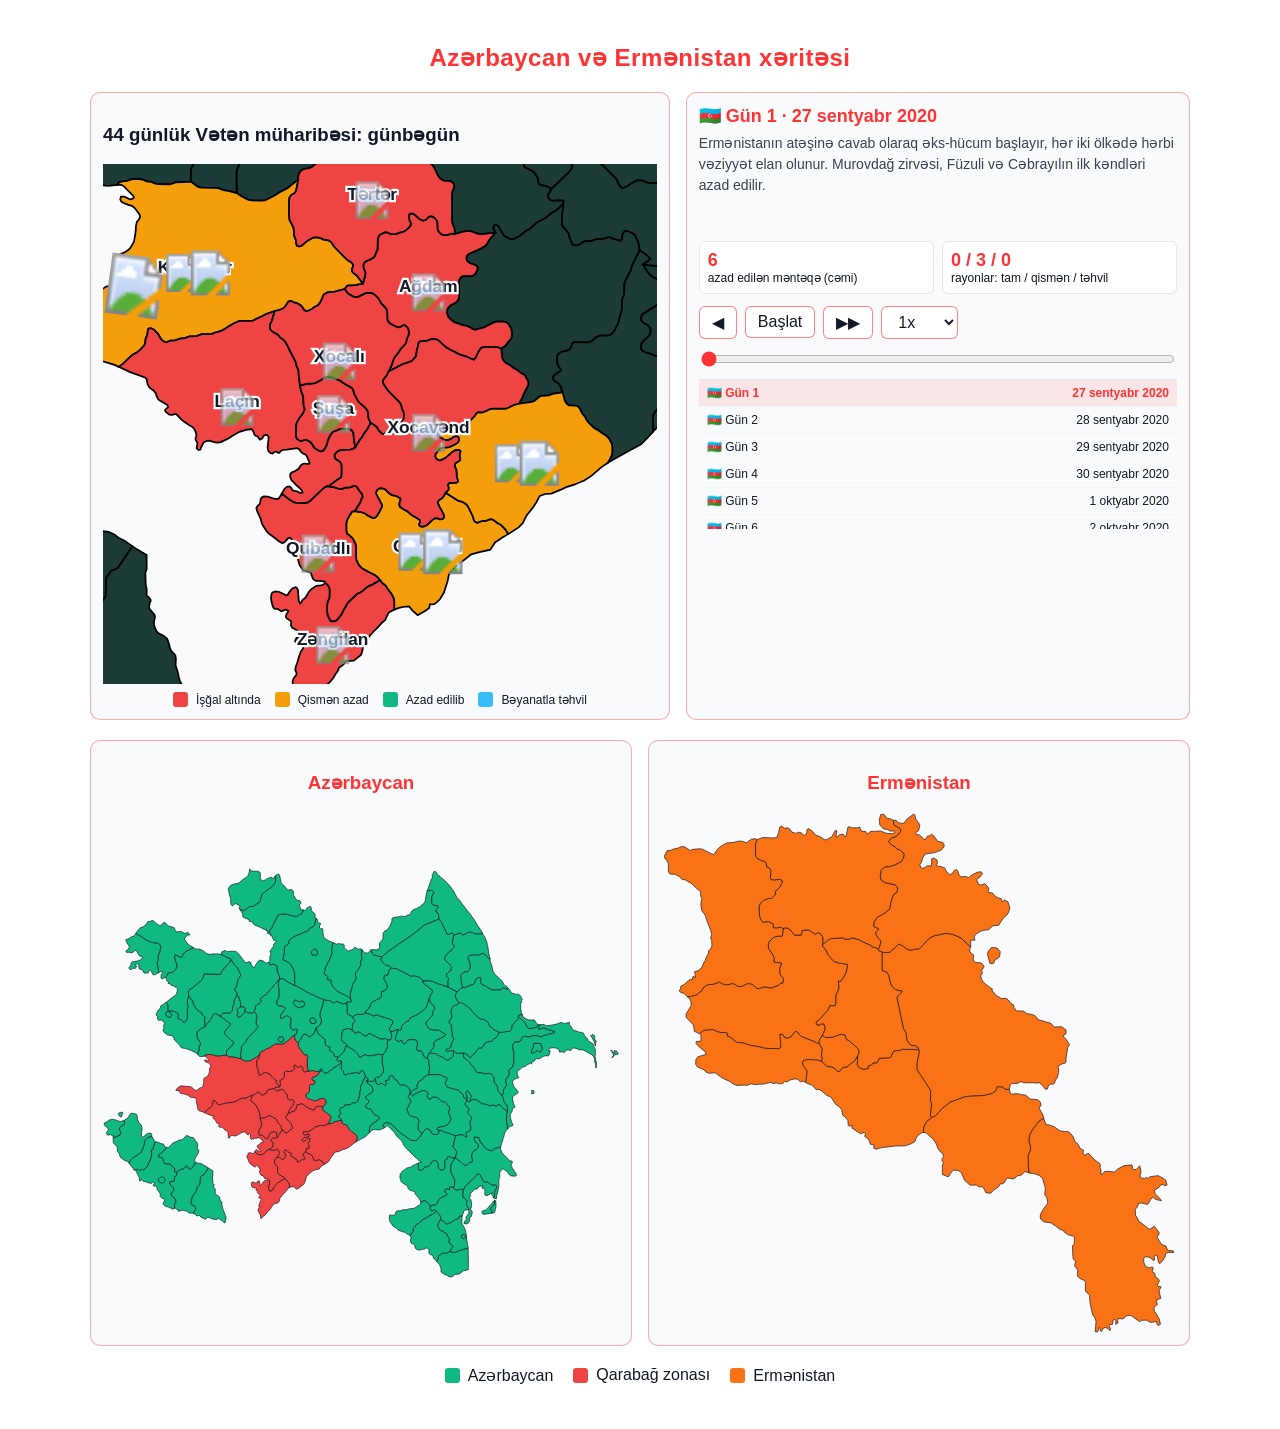
==== index.html @ 5caad7be "Rename Zefer.html to index.html" ====
<!DOCTYPE html>
<html lang="az">
<head>
    <meta charset="UTF-8">
    <meta name="viewport" content="width=device-width, initial-scale=1.0">
    <title>Azərbaycan və Ermənistan xəritəsi</title>
    <link rel="stylesheet" href="style.css">
</head>
<body>

    <h2>Azərbaycan və Ermənistan xəritəsi</h2>

    <div class="tl">
        <section class="tl-map">
            <h3>44 günlük Vətən müharibəsi: günbəgün</h3>
            <svg class="tlmap" id="tl-svg" preserveAspectRatio="xMidYMid meet" role="img" aria-label="Qarabağ bölgəsinin günbəgün azad olunması">
            </svg>
            <div class="legend" style="margin:8px auto 0;gap:14px;font-size:12px">
                <div class="legend-item"><span class="box" style="background:#ef4444"></span>İşğal altında</div>
                <div class="legend-item"><span class="box" style="background:#f59e0b"></span>Qismən azad</div>
                <div class="legend-item"><span class="box" style="background:#10b981"></span>Azad edilib</div>
                <div class="legend-item"><span class="box" style="background:#38bdf8"></span>Bəyanatla təhvil</div>
            </div>
        </section>

        <section class="tl-side">
            <h3 class="tl-day" id="tl-day"></h3>
            <div class="tl-text" id="tl-text" aria-live="polite"></div>
            <div class="tl-stats">
                <div><b id="tl-n">0</b>azad edilən məntəqə (cəmi)</div>
                <div><b id="tl-r">0</b>rayonlar: tam / qismən / təhvil</div>
            </div>
            <div class="tl-ctl">
                <button id="tl-prev" aria-label="Əvvəlki gün">◀</button>
                <button id="tl-play">Başlat</button>
                <button id="tl-next" aria-label="Növbəti gün">▶▶</button>
                <select id="tl-speed" aria-label="Sürət">
                    <option value="1600">0.5x</option>
                    <option value="800" selected>1x</option>
                    <option value="400">2x</option>
                    <option value="200">4x</option>
                </select>
            </div>
            <div class="tl-ctl"><input type="range" id="tl-range" min="0" max="47" value="0" aria-label="Gün"></div>
            <div class="tl-log" id="tl-log"></div>
        </section>
    </div>

    <div class="maps">
        <section class="map-box">
            <h3>Azərbaycan</h3>
            <div class="map-view">
                <svg class="map-svg" preserveAspectRatio="xMidYMid meet" version="1.2" xmlns="http://www.w3.org/2000/svg" viewBox="0 0 964 766.17" width="964" height="767">
                    <style>.s0 { fill: #dadada; stroke: #ffffff; stroke-width: .5 }</style>
                    <g id="Layer 1">
					<path id="AZ-GR" class="s0" d="m127.77 276.25l-1.81 2.86-4.43-0.09-3.85-3.63-0.87-3.5 2.36-3.72 1.97-0.78 1.66 0.71 2.38 1.65 3.31 3.89z" style="fill:#10b981 !important;stroke:#0b0f19 !important;stroke-width:1.2 !important;"/>
		<path id="AZ-ABS" class="s0" d="m745.14 425.94l-3.56-5.25-0.92-1.11-2.44-2.52-0.92-1.74-0.12-4.71-0.21-1.29-1.36-2.76-0.74-1.01-2.62-2.82-1.69-3.31-0.26-1.95v-4.76l-0.55-1.8-1.59-1.97-1.08-2.1-0.7-0.84-1.38-1.09-0.94-0.39-2.03-0.24-9.02-0.12-2.71-0.2-2.87-1.2-2.02-0.17-4.87-0.09-1.33-0.19-1.54-1.07-1.15-1.93-1.6-1.98-2.55-5.02-5.29-5.55-2.05-3.35-3.69-3.72-2.61-1.5-1.97-1.61-1.67-0.88-0.68-0.58-0.65-1.27-0.31-3.42-0.69-5.06 3.38 1.12 3.2 1.85 2.69 2.02 1.64 0.91 0.75 0.94 0.51 1.16 1.15 0.95 0.8-0.32 1.18-1.14 1.3-2.43 0.72-0.86 2.54-2.28 1.62-0.78 0.68-0.53 1.97-3.36 0.49-1.16 1.23-1.55 2.44-2.37 1-0.78 1.36-0.58 3.41-0.15 1.12-0.26 1.36-1.24 1.44-2.57 0.46-1.18 1.46-2.54 0.94-1.06 3.02-1.59 2.54-0.52 1.62-0.75 1.3-0.2 2.74-0.04 1.1-0.26 1.09-0.86 1.05-1.79 1.19-1.25 0.91-0.65 4.1-2.11 1.09-0.9 1.72-2.94 0.47-1.2 1.19-1.81 1.68-3.09 3.65-0.43 3.59-0.02 1.97-0.24 2.24-0.93 6.19-0.02 1.13-0.24 1.41-0.82 1.77-1.66 0.97-1.34 0.24-1.27 0.04-4.12 0.24-1.27 0.68-1 1.78-1.81 1.17-1.45 0.8-1.62 2.38-2.46 1.34-0.97 1.15-0.5 1.23-1.34 1.38-2.64 0.67-2.18 1.35 0.13 0.87 0.71 10.22 10.46 0.77 1.08 1.37 2.81 0.48 1.19 1.44 2.63 1.36 1.32 1.1 0.32 4.17 0.15 2.66-0.26 1.62-0.8 2.71-0.52 1.44-0.08 2.51-1.12 2.67-4.93 1.18 0.41 2.61 0.44-1.75 2.63-0.58 2.85-0.08 2.55-0.26 0.82 0.54 0.17 0.98-0.11 1.63-0.54 1.6-0.88 2.79-1.32 1.89-0.11 2.25 1.02 2.52 0.64 4.4 2.29 1.28 0.26 3.39 0.24 2.28 0.99 2.61 0.5 1.15 0.79 0.19 1.77-0.26 0.65-1.08 0.67-2.61 0.37-2.28 0.88-2.67 0.19-2.25 0.91-2.52 0.54-1.63 0.75-3.92 0.48-2.79 1.29-1.59 0.89-2.18 0.9-0.93-0.02-3.78-1.92-1.96-0.34-6.27-0.15-2.67 0.23-1.68 0.76-2.19 0.67-4.42 0.84-2.34-0.48-1.94-0.88-1.29-0.11-1.46 0.26-1.5 0.71-1.83 0.58-0.71 0.52-1.23 2-0.69 2.98-1.36 1.87-4.49 1.68-4.38 0.05-1.76 0.41-1.11 1.1-1.64 2.88-1.2 2.41-0.18 1.25 0.2 1.27 0.98 2.24 0.28 4.03 0.97 2.23 0.24 1.34-0.01 18.73-0.25 1.63-0.95 2.19-0.43 3.27-1.9 3.26-0.56 0.47-1.9 0.99-2.66 2.41-0.93 1.71 0.18 1.89 0.98 2.26-0.11 1.88-2.79 5.41-2.26 2.89-1.38 2.71-0.28 1.95 0.05 2.01 0.26 1.29 0.84 1.61 0.28 1.95-0.1 1.3-0.48 1.12-1.6 1.88-1.22 2.14-1.88 2.4-0.27 1.27-0.05 4.06-0.22 1.31zm73.56-94.77l1.15 2.95 1.51 3.23-1.99 2.75-1.13 3.12-2.56 1.42-2.08-1.89-2.66-1.62-3.02 2.29-3.97 3.22-3.41-1.03 0.1-3.61 1.13-3.23 1.71-3.23 0.85-3.62 0.46-4.07 5.32-0.39 4.52 0.28 3.61 0.39z" style="fill:#10b981 !important;stroke:#0b0f19 !important;stroke-width:1.2 !important;"/>
		<path id="AZ-AGA" class="s0" d="m103.51 195.96l0.13-4.28-0.29-2.16-0.99-2.35-0.24-5.46-1.15-2.91-0.08-2.01 0.57-1.8 1.57-1.92 0.28-1.67-0.75-1.64-0.17-1.91 1.1-2.86 0.28-2.66 0.97-2.24 0.59-2.51 0.8-1.61 0.61-3.92 0.8-1.62 0.28-1.96-0.24-1.96-1.36-2.86-1.41-1.7-1.86-1.05-1.34-0.2-4.17-0.11-1.97-0.3-2.24-1.03-2.66-0.33-2.25-1-2.52-0.63-5.56-2.86-3.06-1.77-3.77-3.17-3.05-1.77-3.97-1.96-1.64-1.01-2.46-1.27-1.23-0.83 3.86-6.01 2.15-1.83 2.37-2.93 1.07-0.64 4.56-0.91 1.59-1.4 1.18-1.43 2.3-1.64 1.36-0.61 1.36-3.98 1.08-1.21 2.13-0.04 1.27-0.37 1.24 0.09 1.74-1.29 1.22-0.38 1.69 0.31 2.19 1.2 2.38 2.59 3.56 2.6 4.12 2.58 2.49-0.09 0.97-0.61 1.33-1.27 2.59-3.17 3.34 0.35 1.17 0.63 2.74 3.31 0.93 0.87 1.46 0.9 3.15 1.09 5.46 1.36 2.2 1 0.79 1.82 0.56 3.26 1.78 1.75 2.74 1.07 2.97-0.86 2.9-0.26 1.84 0.46 4.4 2.65 1.62 0.56 1.21 0.13 3.45-2.14 0.93 0.07 1 1.16 2.51 2.49-0.14 1.24-0.86 0.29-2.52 0.08-1.58 0.51-0.67 0.94-1.03 0.8-0.81 1.8-0.85 1.24-0.89 0.2-0.5 1.68 0.64 1.18 1.72 2.57 4.31 6.09 4.63 3.17 3.56 1.76 1.88 1.46-1.38 1.03-3.08 1.64-5.54 2.63-1.18 0.46-3.07 1.61-0.94 0.66-2.46 2.29-1.34 1.52-0.49 1.2-0.36 1.94-1.55 2.44-1.57 1.05-1.25 0.06-2.19-1.04-4.38-2.49-2.04-0.91-1.19-0.29-0.55 0.42-0.27 1.15-0.04 2.09 0.15 2.07 0.92 2.22 0.13 1.73 0.49 2.26 2.25 4.44 0.28 1.98 0.01 2.76-0.27 1.98-1.37 2.74-0.77 1.05-3.83 3.83-1.48 1.23-1.36 0.57-3.3 0.41-1.64 0.74-2.59 0.35-0.89 0.43-0.44 0.87-0.25 1.98-0.37 1.05-1.22 1.34-1.77 1.11-1.05 1.41-4.92 2.26-1.7-0.41-0.64-0.57-0.15-1.23 0.51-5.41 3.16-4.83-0.06-0.85-0.79-0.32-3.89 0.47z" style="fill:#10b981 !important;stroke:#0b0f19 !important;stroke-width:1.2 !important;"/>
		<path id="AZ-AGC" class="s0" d="m490.18 389.56l-4.5 8.92-0.59 2.49-3.59 6.96-0.25 1.39-0.03 4.46-0.28 2.1-0.8 1.58-0.26 1.39-0.04 4.43-0.29 2.12-0.94 2.21-0.44 3.2-2.72 5.44-0.51 0.74-1.4 1.24-1.34 0.58-1.36 0.13h-3.45l-1.13 0.26-1.39 0.81-2.41 2.05-1.36 0.58-2.22 0.17-5.31-0.17-1.36 0.1-1.1 0.73-0.67 2.37-0.89 0.99-1.64 0.89-3.03 0.62-1.92 1.33-0.43 0.96-0.13 1.3 0.18 3.38 0.54 1.21 1.28 1.6 0.25 0.67-0.46 0.79-2.22 1.15-1.8 1.77-0.23 0.94 0.83 1.54 2.1 1.23 1 1.07 0.69 1.34 1.09 3.16-5.29 0.64-2.8 1.02-4.05 0.26-1.35 0.58-2.95 2.41-1.36 0.59-7.53 0.98 1.99-3.45 1.03-2.75 2.28-4.27 0.2-1.26-0.2-1.23-1.41-2.63-0.87-1.11-2.03-1.13-1.96-1.6-2.21-1.2-1.95-1.6-2.18-1.15-1.64-1.58-0.69-1.41-0.61-5.43 1.97-1.34 1.02-0.96 0.91-1.35 1.66-1.9 0.48-1.14 0.13-2.67-0.28-1.97-1.43-2.63-0.59-0.74-1.24-0.71-1.33-0.21-4.14 0.02-1.16 0.4-6.61 3.17-2.53 0.53-1.6 0.69-1.89-0.52-1.54-1.13-2.02-0.79-2.64-0.43-1.62-0.81-1.92-0.49-1.36-0.67-1.5-1.26-1.44-1.62-0.61-1.86 0.09-1.99 0.67-1.37 1.54-1.42 1.8-0.83 1.14-0.77 0.98-0.99 0.67-1.41 0.1-1.39-0.05-8.03 0.18-1.39 1.07-1.48 0.88-0.39 1.33-0.13 3.5 0.02 1.11-0.27 1.13-0.84 1.41-2.42 0.13-1.52-0.49-0.75-1.23-0.73-2.41-0.69-1.95-1.41-0.48-1.61 0.25-1.22 0.52-0.69 1.22-0.82 4.84-2.14 3.08-1.59 0.92-0.64 1.16-1.22 0.87-1.78 0.81-1.12 3.19-3.56-1.09-1.94-0.27-1.15 0.79-1.16 1.2-0.26 1.34 1.01 2.23 4.14 0.94 1.1 3.03 1.76 1.53 0.21 1.01-0.17 3.51-1.85 3.15-2.7 2.14-1.03 4.54-4.06 4.89-2.51 0.98-0.69 2.67-2.34 2.37-1.18 1.41-1.31 3.01-3.18-0.83 6.61-0.08 4.13 0.13 1.99 0.52 1.23 2.46 2.66 0.77 1.16 0.59 2.51 0.79 1.65 0.61 1.76 0.57 0.58 1.18 0.28 1.31-0.11 1.38-0.6 1.99-1.35 0.93-0.34 4.04-0.26 2.88-1.03 4.05-0.19 2.24-0.86 1.18 0.02 1.6 0.79 4.58 1.29 0.7-0.92 0.25-1.95 0.54-1.49 0.82-1.13 0.67-0.37 1.25 0.28 2.48 1.1 1.9 1.46 0.84 2.21 0.83 1.69z" style="fill:#10b981 !important;stroke:#0b0f19 !important;stroke-width:1.2 !important;"/>
		<path id="AZ-AGS" class="s0" d="m465.41 302.95l-4.28-1.71-2.85-1.46-0.97-0.05-3.81 1.75-1.29 0.2-2.05 0.04-1.2 0.26-0.77 1.1-0.43 2.54-0.79 1.62-0.26 1.94-0.05 4.79-0.26 1.27-0.82 1.6-0.28 1.94 0.08 1.33 0.43 1.17 1.16 2.09 1.37 1.36 4.54 2.58 1.43 1.42 0.67 1.58 0.03 1.67-2.57 5.52-0.45 1.2-0.88 1.57-0.38 2.03-0.43 0.99-1.21 1.33-9.89 9.51-2.84-1.44-4.02-0.89-0.77-1.14-0.41-2.58-1.37-2.64-1.37-1.36-2.08-1.16-2.64-1.16-0.44-0.91-0.1-1.98 0.13-1.33 0.77-2.28-0.16-0.65-0.77-0.43-2.68-0.26-1.16-0.28-1.4-0.84-1.18-1.29-1.34-2.65-0.39-1.18-0.15-6.14-0.53-1.51-0.65-0.69-2.68-1.55-1.8-1.68-1.61-2.55-2.25-0.75-1.7-1.28-1.53-1.57-0.93-1.79-0.31-2.68-0.48-1.33-2.75-5.22 0.54-0.42 2.51-0.86 0.95-0.49 2.05-1.78 1.31-1.61 2.76-5.49 0.29-1.94-0.13-2.7-0.16-0.63-2.25-4.41-0.3-2.64 0.07-4.1 0.24-1.28 0.97-2.23 0.43-3.26 2.2-4.31 0.44-3.27 1.11-2.83 0.3-3.4 1.39-5.31 3.86 1.15 5.64 0.28 1.28 0.26 6.61 3.53 1.18 0.45 1.31 0.09 1.18-0.28 1.46-1.84 0.89-0.39 1.2 0.13 1.6 0.82 2.55 0.65 1.62 0.87 2.38 0.71 1.92 1.17 1.13 0.39 1.05-0.15 6.25-1.91 0.26 2.23 0.51 2.23 0.2 1.54-0.02 12.25 0.11 1.38 0.73 1.32 1.18 0.89 2.05 0.95 3.51 1.92 1.8 1.69 2.77 3.97 2.17 2.45 0.44 0.92-0.46 0.91-2.64 2.72-1.72 3.24-0.21 1.13-0.12 3.6z" style="fill:#10b981 !important;stroke:#0b0f19 !important;stroke-width:1.2 !important;"/>
		<path id="AZ-AGM" class="s0" d="m406.77 379.48l-3.19 3.56-0.81 1.12-0.87 1.78-1.16 1.22-0.92 0.64-3.08 1.59-4.84 2.14-1.22 0.82-0.52 0.69-0.25 1.22 0.48 1.61 1.95 1.41 2.41 0.69 1.23 0.73 0.49 0.75-0.13 1.52-1.41 2.42-1.13 0.84-1.11 0.27-3.5-0.02-1.33 0.13-0.88 0.39-1.07 1.48-0.18 1.39 0.05 8.03-0.1 1.39-0.67 1.41-0.98 0.99-1.14 0.77-1.8 0.83-1.54 1.42-0.67 1.37-0.09 1.99 0.61 1.86 1.44 1.62 1.5 1.26 1.36 0.67 1.92 0.49 1.62 0.81 2.64 0.43 2.02 0.79 1.54 1.13 1.89 0.52 1.6-0.69 2.53-0.53 6.61-3.17 1.16-0.4 4.14-0.02 1.33 0.21 1.24 0.71 0.59 0.74 1.43 2.63 0.28 1.97-0.13 2.67-0.48 1.14-1.66 1.9-0.91 1.35-1.02 0.96-1.97 1.34-1.46-0.62-1.39-0.32-2.77 0.13-4.2-0.04-1.27 0.23-0.72 0.52-1.39 2.07-1.45 3.18-1.11 1.22-1.66-0.58-2.59-1.22-4.16-1.28-3.02-1.56-1.2-0.49-3.48-2.01-4.29-3.97-1.37-0.66-1.32-0.17-1.97 0.21-2.27 0.92-3.34 0.17-0.9 0.41-0.46 0.85-0.35 1.9-0.49 1.58-0.62 3.96-2.35 2.77-5.71 1.94-7.69 4.04 1.41-2.88 1.48-4.25 0.56-1.13 1.82-2.16 1.6-2.54 2.45-2.59 0.64-0.94 0.59-2.48 1-2.2 0.08-1.99-0.46-1.69-1.03-1.22-0.84-0.6h-0.84l-1.78 1.05-1.22 0.09-2.06-0.69-2.63-1.51-1.28-1.37-0.29-1.12-0.05-4.08-0.25-1.26-0.67-1.03-2.62-2.85-1.46-2.61-1.64-1.76-1.89-1.3-1.15-0.3-2.64 0.17-4.38 2.16-1.92 0.13-1.18-0.43-2.64-1.5-0.79-0.81-1.31-1.97 1.08-1.63 0.74-0.4 4.05-0.13 1.78-0.52 2.8-0.49 1.12-3.79 0.37-2.06-0.15-0.96-0.8-1.63-0.25-1.95 0.25-1.2 0.92-0.99 1.25-0.73 1.65-0.62 2.02-1.2 0.56-0.69 0.59-1.76 0.97-2.2 0.14-6.14 0.82-1.87 0.76-0.56 2.61-1.28 1.19 0.04 1.61 0.81 1.97 0.33 1.95-0.2 1.64-0.77 2.38-0.58 1.41-0.81 1.98-1.87 0.71-1.1v-1.18l-0.79-1.63-0.28-2.62 0.36-0.99 1.02-0.3 1.21 0.22 1.12 0.77 2.61 2.43 1.98 0.68 1.53-0.4 1.64-1.77 1.65-0.27 1.22 0.51 1.06 0.97 0.92 1.33 0.25 1.29 0.05 2.75 0.24 1.28 0.89 1.29 0.97 0.84 1.36 0.62 1.98-0.02 2.43-0.86 2.17 0.13 4.88-1.37 1.64-0.2 2.09 0.05 1.95 0.34 1.64 0.81 1.95 0.35 2.82-0.02z" style="fill:#ef4444 !important;stroke:#0b0f19 !important;stroke-width:1.2 !important;"/>
		<path id="AZ-AGU" class="s0" d="m605.43 356.15l-3.61-1.83-1.18-0.97-1.52-1.85-1.33-2.81-0.56-2.54-1.39-2.63-1.37-1.29-1.11-0.32-3.48-0.13-1.33-0.19-1.26-0.71-0.59-0.76-1.13-2.09-0.22-1.72 0.94-2.19 0.29-2.63 0.99-2.22 0.16-1.89-0.13-0.63-1.54-3.25-1.08-1.6-1.31-0.73-1.38-0.15-8.17-0.17-2.62 0.28-1.4 0.82-2.44 2.3-1.36 1.53-1.51 2.31-0.79 0.49-1.08 0.2-1.58-0.43-0.93-0.67-1.35-1.77-0.41-2.58-0.7-0.95-0.76 0.06-4.05 1.79h-1.2l-2.8-1.31-2.02-1.36-0.52-0.71-0.3-1.25-0.03-2.05 0.15-2.03 0.98-2.22 0.61-2.48 0.82-1.59 2.2-7.77 1.11 1.27 1.12 0.84 1.11 0.05 0.9-0.39 1.41-1.25 0.48-0.78 0.23-1.29 0.11-3.39 0.87-1.66 7.61-7.35 1.4-0.8 2.84-0.71 1.6-1.01 0.53-0.7 0.65-3.02 0.87-1.08 3-1.64 1.2-0.46 4.36-2.16 1.19-0.45 3.06-1.63 2.22-1.62 2.15-1.08 1.95-1.53 2.21-1.11 3.33-2.92 1.71-0.78 1.33-0.97 1.29-1.58 1.35-2.75 0.55-2.51 0.82-1.6 0.56-2.51 0.84-1.6 0.57-2.6 1-2.26 0.33-1.53 1.99 3.22 0.6 2.65 0.44 1.12 1.12 1.32 1.71 1.63 2.08 1.19 0.67 0.58 0.67 1.28 0.48 1.93 0.84 1.62 0.13 1.92-0.46 1.13-1.99 2.4-1.33 2.73 0.02 1.19 0.76 1.57-0.25 1.69-1.59 1.9-0.85 1.67-0.77 1.04-6.78 6.61-1.36 1.45-1.69 3.26v1.18l1.35 2.77 1.95 2.5 1.06 2.1 1.17 1.29 1.85 1.06 1.92 0.5 1.61 0.86 2.65 0.32 8.34 0.13 2.01 0.24 1.37 0.65 1.78 1.44 2.1 1.15 2.22 1.72 3.13 1.7 1.8 0.46 0.61 0.67-0.2 0.9-1.37 1.96-2.05 1.36-1.92 0.91-2.4 1.62-3.06 1.59-3.96 1.75-3.06 1.59-1.45 1.06-1.67 1.66-0.59 0.9-0.25 1.27 0.02 6.18-0.28 1.94-0.71 1.03-2.75 2.93-3.61 5.38-1.16 0.52-0.92 1.03-0.48 2.62-1 2.2z" style="fill:#10b981 !important;stroke:#0b0f19 !important;stroke-width:1.2 !important;"/>
		<path id="AZ-AST" class="s0" d="m682.12 711.58l0.33 8.18 0.17 11.22-0.17 19.56-2.2 0.69-6.61 1.2-3.72 2.72-2.38 2.55-4.06 1.19-6.61 0.51-2.55 3.05-3.05 1.71-5.92-0.69-2.54-2.55-4.92-1.52-6.61-4.78 0.49-5.08-1.07-2.51-0.83-2.75-0.59-1.51-1.82-3.14-1.27-1.46-2.31-2.31-0.9-1.11 1.23-1.07 1.82-3.02 0.23-1.25 0.07-2.67 0.24-1.23 1.66-1.89 2.57-1.32 2.23-1.6 3.09-1.53 0.62-0.12 1.92 0.21 1.59 0.77h1.05l0.87-0.38 2.79-1.97 2.79-1.21 4.08 1.36 4.94 0.25 2.64-0.23 7.15-3.34 2.52-0.5 1.63-0.76 2.52-0.52 1.64-0.73 6.22-1.43z" style="fill:#10b981 !important;stroke:#0b0f19 !important;stroke-width:1.2 !important;"/>
		<path id="AZ-BA" class="s0" d="m962 347.91l-0.39 1.03-1.23-0.56-1.33-0.02-2.68 0.73-1.13 0.65-2.08 3.35-0.97 0.95-1.23 0.43-0.59-0.49 1.85-1.96 1.37-2-0.38-0.71 0.06-2.82-0.55-0.94-2.17-0.99 0.85-1.17-0.86-1.35-1.09 0.08-1-1.46 0.38-0.32 1.75 0.6 2.02 2.78 1.81 1.24 0.31 1.36 0.46 0.45 0.62-0.99v-0.99l-0.85-4.06 1.41 0.55 1.38 1.23 0.7-1.23 3.38 3.75zm-205.82 139.52l-0.91-2.35-0.24-6.62-0.95-2.29-0.3-2.19 0.07-13.91 0.33-1.54 1.6-2.48-0.49-6.21-0.18-4.08-0.47-1.13-1.63-1.95-1.18-2.2-1.92-2.46-1.36-2.76-0.54-3.89-0.84-1.65-0.52-2.01-0.49-1-1.02-0.77 2.89-5.63 0.22-1.31 0.05-4.06 0.27-1.27 1.88-2.4 1.22-2.14 1.6-1.88 0.48-1.12 0.1-1.3-0.28-1.95-0.84-1.61-0.26-1.29-0.05-2.01 0.28-1.95 1.38-2.71 2.26-2.89 2.79-5.41 0.11-1.88-0.98-2.26-0.18-1.89 0.93-1.71 2.66-2.41 1.9-0.99 0.56-0.47 1.9-3.26 0.43-3.27 0.95-2.19 0.25-1.63 0.01-18.73-0.24-1.34-0.97-2.23-0.28-4.03-0.98-2.24-0.2-1.27 0.18-1.25 1.2-2.41 1.64-2.88 1.11-1.1 1.76-0.41 4.38-0.05 4.49-1.68 1.36-1.87 0.69-2.98 1.23-2 0.71-0.52 1.83-0.58 1.5-0.71 1.46-0.26 1.29 0.11 1.94 0.88 2.34 0.48 4.42-0.84 2.19-0.67 1.68-0.76 2.67-0.23 6.27 0.15 1.96 0.34 3.78 1.92 0.93 0.02 2.18-0.9 1.59-0.89 2.79-1.29 3.92-0.48 1.63-0.75 2.52-0.54 2.25-0.91 2.67-0.19 2.28-0.88 2.61-0.37 1.08-0.67 0.26-0.65-0.19-1.77-1.15-0.79-2.61-0.5-2.28-0.99-3.39-0.24-1.28-0.26-4.4-2.29-2.52-0.64-2.25-1.02-1.89 0.11-2.79 1.32-1.6 0.88-1.63 0.54-0.98 0.11-0.54-0.17 0.26-0.82 0.08-2.55 0.58-2.85 1.75-2.63 0.58 0.08 4.85-0.69 1.66 0.2 2.77 1.72 2.95 0.63 10.25-1.56 9.06-2 4.51-1.95 2.36-0.58 2.11 0.02 2.38 1.66 1.9 0.22 6.2-1.45 1.53 0.02 1.51-0.77 0.39 1.14-1.16 2.07 0.39 1.08 3.58 3.85 0.69 2.83 0.78 1.12 1.82 1.18 0.95 1.58 1.17 0.65 4.59 0.56 0.87 0.86 2.08 0.32 2.38 1.67 1.08-0.65 0.74 0.02 1.09 0.69 1.57-0.06 0.85 0.36 0.72 0.82 1.17-0.26 1.92 3.35 0.08 1.35 1.57 1.58 0.38 1.42 1.58 1.04 0.46 2.11 0.98 0.43 0.92-0.8 1.24 3.71 1.25 1.51 6.17 3.62 1.83 1.5 0.51 2.68 1.3 3.07 2 3.41 0.38 1.37-0.18 4.67 0.28 2.95-0.94 4.95 1.12 4.45-0.27 1.8 0.95 1.57 0.2 2.58 0.94 0.58-0.3 3.29 0.17 5.2-0.94 2.32-0.57-6.32-0.56-2.43-1.13-2.21-0.28-1.85 0.39-2.1-1.02-4.54-0.85-1.4-3.66-4.28-1.39-0.38-2-1.81-2.84-0.6-0.65-0.91-8.09-4.28-2.62-0.86-2.38-0.32-2.32 0.43-1.21-0.15-2.93-1.79-4.76-1.31-3.18-0.28-2.28 0.73-1.38 1.18-1.12 2.61-1.59-0.28-0.51 0.26-1.08-0.69-1.24-0.26-2.04 0.17-2.67 0.69-1 0.82-1.05 1.83-1.15 0.88-1.25 0.11-3.03-1.21-1.18-0.06-3.22 0.82-0.57-2.59-1.12-1.76-1.46-1.31-1.57-0.67-1.33-1.16-3.1-0.56-2.97 0.15-1.69-0.26-1.47 0.47-0.64-0.45-1.61 0.86-1.1 0.19-0.95 0.82-0.48 1.1 0.09 1.33 0.87 1.36 1.01-0.41 0.71 0.37-0.4 1.1-0.7 0.19-0.03 2.8-1.23 4.1-0.82 0.97-1.02 0.56-1.97-0.06-1.38-0.56-3.59 0.66-3.66 1.38-1.85 1.18-2.59 2.26-1.58 0.56-2.6-0.56-1.63 0.07-1.82 0.53-1.31 1.23-1.61 2.66-3.24 1.38-1.58 1.29-0.36 1.39 0.93 0.54-1.01 0.54-0.89 0.04-0.24-1.82-0.5-0.13-1.44 1.61-5.38 2.23-2.77 2.64-2.64 1.06-3.25 0.77-1.18 0.75-3.82 4.23-3.05 0.73-1.3 1.48-0.56 3.99 0.56 4.19 2.54 3.64 0.05 0.58-2.03 0.35-1.05 0.98-1.94-0.45-1.57 1.57-1.51 0.32-1.2 1.56-1.95 1.23-0.59 1.82 0.36 2.4 1.05 3.47 1.76 3.69 1.36 2.01 3.72 4.13 2.54 4.07-0.46 1.2-3.6 2.93-1.22 0.39-1.75 1.37-1.45 0.49-1.08 1.2-0.77 2.33-0.31 2.65 1.61 8.28 1.37 3.41 0.92 1.14 0.82 1.79-1.54 2.05-1.89 0.41-1.41 1.56-0.68 4.51-1 2.32-1.84 2.2-0.49 1.39-0.15 3.03 0.49 3.76 1.97 7.4 1.18 1.87 1.67 4.03-2.05 1.2-1.93 0.44-2.81 1.65-2.21 2.13zm62.52-156.26l-0.46-3.04-3.61-0.39-4.52-0.28-5.32 0.39-0.46 4.07-0.85 3.62-1.71 3.23-1.13 3.23-0.1 3.61 3.41 1.03 3.97-3.22 3.02-2.29 2.66 1.62 2.08 1.89 2.56-1.42 1.13-3.12 1.99-2.75-1.51-3.23zm-15.39 90.27l-2.49 0.9-0.46-0.73 0.84-1.39-0.46-4.34h3.71l0.05 1.5 1.16 2.48-0.26 1.03-0.53 0.45zm110.29-105.27l-2.15-1.32-0.69-1.16 0.2-0.52 1.06 0.24 1.07-0.95 0.71-0.24 0.37-0.79 0.77-0.52 1.05 1.12h1.04l0.77 0.71 1.2 3.69-0.81 1.85 0.53 0.74 0.37 2.37 0.79 1.01 0.89-0.02 0.69 2.2 0.03 0.84-0.76 0.71-0.9 2.24 0.26 4.33-0.54-0.09-0.57-3.92-0.87-2.95-1.08-0.09-0.15-0.47 1.43-0.6-1.43-2.16-1.38-0.62-0.01-1.45-0.92-1.31z" style="fill:#10b981 !important;stroke:#0b0f19 !important;stroke-width:1.2 !important;"/>
		<path id="AZ-BAB" class="s0" d="m118.4 521.9l-0.39 2.85-2.23 0.96-3.5 4.46-4.77 3.51-3.8 2.54 0.95 3.85 3.49 0.95h2.23l1.9 2.55 0.64 4.8 2.55 4.13h3.49l6.35 0.64 1.59 1.61 3.18 3.82 4.77 3.52-1.59 4.45 1.26 1.93h2.84 0.67l0.32 3.49-0.96 2.89-3.82 2.56v4.78l-0.64 3.18-5.08 0.66-3.17 0.95v3.51l3.5 3.19 3.18 2.23 0.95 2.87-0.33 4.15-2.85 2.55-1.59 5.44 3.18 3.82 4.13 2.87 1.27 4.14-0.32 3.84-2.23 2.87 0.33 4.46v2.91l-2.43 1.39-0.83 0.19-1.43-0.23-4.17-2.53-2.82-1.1-4.59-1.18-2.08-1.08-1.53-1.12-1.24-1.39-0.46-1.77 2.34-4.84v-2.32l0.35-1.48-0.54-0.57-2.65-0.08-3.75-2.35-0.99-1.12-0.42-2.26 0.42-2.22-1-2.47-5.11-6.85-0.18-2.62-0.74-2.73-1.72-1.06-3.38 0.6-1.56-2.27 1.3-1.18 1.47-2.73-0.59-1.33-1.43-0.28-2.03 0.89-2.46 1.97-6.81-2.16-4.18-1.65-3.21 0.02-0.99-1.12-0.38-1.27-1.72-1.84-1.13 0.52-0.25 2.04-2.7 0.36-0.62-6.25-7.29-14.74 4.56-0.58 2.53 2.55 3.82-1.91 2.54-0.64 1.91 1.28 3.49-3.21 3.51-2.86 1.59-5.43 2.85-5.41 2.23-4.79 1.27-4.14v-6.72l-0.64-4.78 3.82-2.23 0.64-4.8 3.26-8.7 1 0.38 5.17 1.22 4.74 2.59 3.59-0.11 1.48 1.41 1.8 4.25 0.59 0.62z" style="fill:#10b981 !important;stroke:#0b0f19 !important;stroke-width:1.2 !important;"/>
		<path id="AZ-BAL" class="s0" d="m321.06 15.12l1.15 1.57 0.37 1.43-0.19 2.46-0.12 5.61-0.16 0.64-1.36 2.77-1.2 1.54-6.07 5.92-2.61 1.43-3.33 2.94-2.21 1.12-3.33 2.95-2.18 1.07-1.64 1.54-0.53 0.77-1.34 2.79-0.39 3.31-0.96 2.27-0.57 2.54-1.51 3.23-1.39 1.99-2.02 1.37-2.33 1.18-1.8 1.38-1.64 0.79-2.27 1.67-2.01 0.7-4.83-0.04-1.24 0.24-0.71 0.52-1.29 1.6-1.23 1.17-2.12 1.07-2.21 1.67-3.07 1.57-1.18-0.02-2.89-1.44-3.57-2.07-0.41-2.38 0.72-1.87-1.28-2.56-4.84-2.11 0.1-0.33-2.86-0.42-4.64 4.68-3-3.67-0.33-10.35-2.33-7.01-2.32-11.99 4.33-5.7 7.29-2.66 8.24-1.72 7.13-6.44 3.58-2.45 2.56-1.29 2.69-2.76 0.95-1.32 1.77-3.61 0.8-2.69 0.54-5.72 1.22 0.88 0.9 1.52 1.92 1.19 2.54 0.46 2.38 0.26 5.85-0.19 2.28 0.75 1.84 0.83 1.03 1.3 0.14 1.63 0.06 8.98 0.59 1.35 1.23 1.49 1.46 1.08 2.61 0.27 3.33-1.41 2.59-1.85 5.64-2.58 2.33-0.35 3.91 1.45 1.24 0.2 1.23-0.59 0.44-0.99 0.12-1.5z" style="fill:#10b981 !important;stroke:#0b0f19 !important;stroke-width:1.2 !important;"/>
		<path id="AZ-BAR" class="s0" d="m383.39 380.1l-0.37-3.26-1.11-2.64-0.28-2.13 0.02-14.76 0.33-2.11 0.8-1.61 0.16-1.25-0.24-1.05-1.3-1.31-1.11-0.3-3.43-0.35-1.87-1.01-1.41-1.68-2.05-4.41-1.07-1.66-1.08-0.99-2.54-1.63-0.74-2.22-0.94-2.28-0.31-3.53-0.65-3.32 3-3.92 1.49-1.75 0.95-2.07 1.71-3.06 3.41-4.74 2.61-0.37 2.51 0.46 1.67 1.07 2.92 2.76 1.34 0.46 3.56-2.29 3.22-2.46 1.44-1.36 0.94-1.53 1.09-3.23 1.55-5.63 2.75 5.22 0.48 1.33 0.31 2.68 0.93 1.79 1.53 1.57 1.7 1.28 2.25 0.75 1.61 2.55 1.8 1.68 2.68 1.55 0.65 0.69 0.53 1.51 0.15 6.14 0.39 1.18 1.34 2.65 1.18 1.29 1.4 0.84 1.16 0.28 2.68 0.26 0.77 0.43 0.16 0.65-0.77 2.28-0.13 1.33 0.1 1.98 0.44 0.91 2.64 1.16 2.08 1.16 1.37 1.36 1.37 2.64 0.41 2.58 0.77 1.14 4.02 0.89 2.84 1.44-1.97 3.59v1.24l1.35 1.64 1.13 0.38 2.84-0.38 2.77 0.13 0.93 0.47-0.1 0.97-3.01 3.18-1.41 1.31-2.37 1.18-2.67 2.34-0.98 0.69-4.89 2.51-4.54 4.06-2.14 1.03-3.15 2.7-3.51 1.85-1.01 0.17-1.53-0.21-3.03-1.76-0.94-1.1-2.23-4.14-1.34-1.01-1.2 0.26-0.79 1.16 0.27 1.15 1.09 1.94-6.41 0.58-2.82 0.02-1.95-0.35-1.64-0.81-1.95-0.34-2.09-0.05-1.64 0.2z" style="fill:#10b981 !important;stroke:#0b0f19 !important;stroke-width:1.2 !important;"/>
		<path id="AZ-BEY" class="s0" d="m471.74 512.4l2.25-4.21 0.29-1.92v-2.72l-0.26-1.94-1.59-3.15-1.94-1.94-1.65-0.81-2.48-1.93-2.16-1.13-1.3-1.13-2.15-2.15-1.16-1.34-1.13-2.18-1.6-1.94-1.23-2.53-1.18-1.5-0.96-0.42-4.1-0.28-1.33-0.7-1.3-2.07-1.11-4.63-1.09-3.16-0.69-1.34-1-1.07-2.1-1.23-0.83-1.54 0.23-0.94 1.8-1.77 2.22-1.15 0.46-0.79-0.25-0.67-1.28-1.6-0.54-1.21-0.18-3.38 0.13-1.3 0.43-0.96 1.92-1.33 3.03-0.62 1.64-0.89 0.89-0.99 0.67-2.37 1.1-0.73 1.36-0.1 5.31 0.17 2.22-0.17 1.36-0.58 2.41-2.05 1.39-0.81 1.13-0.26h3.45l1.36-0.13 1.34-0.58 1.4-1.24 0.51-0.74 2.72-5.44 0.44-3.2 0.94-2.21 0.29-2.12 0.04-4.43 0.26-1.39 0.8-1.58 0.28-2.1 0.03-4.46 0.25-1.39 3.59-6.96 0.59-2.49 4.5-8.92 4.69 3.41 1.28 1.52-0.48 0.82-3.64 2.57 2.62 4.12 1.58 1.82 1.41 1.09 1.93 0.97 2.02 1.43 1.56 2.42 0.56 2.55 0.82 1.63 0.19 1.24-0.19 1.26-1.68 2.96-0.62 0.66-2.02 1.07-2.49 1.82-1.69 0.79-1.98 1.52-1.68 0.81-1.19 1.35-0.3 1.76 0.26 1.24 0.92 1.02 2.74 1.54 0.79 0.58 0.72 1.24 0.08 2.63-0.52 1.18-0.92 1-3.07 2.93-0.77 1.09-0.24 1.9 0.26 1.24 0.52 0.73 1.64 1.07 3.02 0.76 1.62 0.82 2.37 0.68 1.37 1.3 2.25 4.29 1.61 1.97 1.46 2.26 1.23 0.73 1.92 0.49 3.52 1.92 1.5 1.28 1.21 1.28 0.66 1.51-0.3 0.96-1.46 1.52-2.64 1.39-3.35 2.85-2.21 1.11-2.48 1.81-1.64 0.75-1.92 1.86-1.08 2.02-1.61 1.88-0.47 1.13-0.12 1.3 0.02 8.11-2.66 2.98-4.2 4.2-7.69 4.15-8.79 4.91z" style="fill:#10b981 !important;stroke:#0b0f19 !important;stroke-width:1.2 !important;"/>
		<path id="AZ-BIL" class="s0" d="m658.52 541.92l-4.77-0.03-2.07-0.23-4.08-2.1-1.13-0.34-1.02 0.19-1.57 1-0.53 0.7-0.54 2.5-1.05 1.51-3.05 1.68-0.72 0.93 0.83 3.4 0.09 6.51-0.12 2.12-0.43 1.18-1.42 2.4-1.12 0.85-1.1 0.27h-2.06l-1.84-0.36-1.41-0.87-2.4-2.5-0.5-1.18-0.12-4.69-0.23-1.27-1.33-2.78-1.72-2.97-1.57-1.09-2-0.19-1.3 0.19-3.02 1.62-0.95 1.06-2.28 4.2-1.36 1.46-2.44 2.27-1.87 0.91-4.07 0.28-1.36 0.57-1.38 1.23-1.25 2.29-1.65 1.61-2.04 0.7-2.08 0.02-1.33-0.21-1.25-0.72-0.54-0.78-0.36-1.81-0.23-10.01 5.91-1.46-1.99-1.25-1.56-1.23-5.56-5.61-3.46-2.5-2.21-2.68-2.89-2.42-1.39-1.82-4.05-3.62-6.6-6.71-2.55-3.49-3.51-7.12-0.84-1.26-0.51-1.25-1.75-1.13-2.09-1.79-2.31-2.51-1.72-1.53-2.64-3.22-1.35-2.51-2.84-4.07-0.85-0.68-4.61-4.49-3.26-3.01-0.67-0.74-1.74-2.58-0.95 0.38-1.51 1.73-3.59 2.66-2.6-4.24-0.26-0.87 0.3-1.22 1.16-1.23 0.94-0.67 3.11-1.55 1.68-0.22 2.26 0.32 1.61 0.88 2.54 0.57 3.07 1.69 1.41 1.11 12.9 12.95 1.71 1.56 2.18 1.1 3.31 3.05 2.22 1.15 2.44 1.96 1.68 0.81 3.14 2.83 3.48 2 2.77 1.38 2.43 0.32 4.45 0.04 1.96-0.68 1.45-1.23 4.46-4.28 1.25-1.34 1.09-2.17 1.35-1.92 0.29-0.98 3.25-4.3 1.3-1.56 3.18-3.04 1.38-0.75 1.03-0.02 1.61 0.77 2.36 0.7 0.79 0.56 1.46 2.27 1.6 1.96 0.99 2.13 0.77 1.24 1.02 0.89 1.24 0.3 5.58 0.15 1.33-0.15 1.6-1.04 0.6-1.02 2.16-5.48 1.87-0.19 1.1 0.17 2.95 1.36 1.62 0.9 2.53 0.62 1.62 0.83 2.55 0.61 1.6 0.84 2.55 0.59 1.6 0.83 2.55 0.62 1.64 0.87 6.15 1.75-1.87 5.98-0.58 3.32-0.96 2.19-0.27 3.96-1 2.16-0.28 1.92 0.1 1.32 0.48 1.12 3.02 3.32 1.19 2.17 1.61 1.95 0.46 1.13-0.16 1.87-0.99 2.1-0.36 2.99z" style="fill:#10b981 !important;stroke:#0b0f19 !important;stroke-width:1.2 !important;"/>
		<path id="AZ-CAB" class="s0" d="m414.09 553.63l-3.76 2.27-3.79 2.56-2.77 4.12-6.85 1.57-4.12 1.18-7.3 5.79-2.62 2.48-3.04 3.45-0.7 3.75-2.15 6.64-2.31 3.85-1.92 1.82-1.38 0.96-2.54 0.14-0.33 2.12-2.21 1.52-4.48 2.6-2.94-2.6-2-2.43-2.75 0.17-3.2 0.68-2.66 0.99 0.03-4.44-0.26-1.97-1.38-2.73-1.97-2.45-1.16-1.93-0.71-0.72-1.6-1.17-1.04-1.6-1.78-1.93-1.2-0.95-4.04-1.95-3.08-1.74-0.92-0.68-1.41-1.65-1.34-2.73-0.27-2.1v-5.81l-0.24-1.36-1.36-2.75-0.53-0.74-1.54-1.47-1.46-1.02-0.41-1.67v-4.05l0.3-1.91 1.65-3.04 1.12-1.74 0.57-0.49 1.28-0.15 3.59 0.55 2.32 0.81 1.77 1.3 2.77 1.35 1.02-0.04 1.34-1.19 1.48-2.54 1.33-2.7v-1.17l-1.35-2.74-0.95-1.57-1.02-2.19-0.05-0.85 0.63-1.17 1.01-0.87 1.28-0.21 1.31 0.17 1.3 0.72 1.66 1.81 2.08 1.27 2.61 0.53 1.98 1.26 0.38 0.66-0.67 2.04-0.13 1.23 0.36 0.95 1.51 1.19 2.75 1.49 2.95 2.52 2.33 1.28 2.02 1.31 0.1 0.98-0.61 1.59 0.41 0.91 1.17 0.28 1.31-0.11 1.9-0.97 2.82-2.66 1.41-0.99 1.49-0.17 1.61 0.72 1.45-0.21 0.63-0.6 0.27-1.38-1.31-2.76-0.97-1.59-1.31-2.74 0.06-1 0.49-0.74 1.77-1.15 0.64-0.61 1.53-2.55 7.27 4.5 2.93 0.94 1.85 1.29 0.94 1.23 2.71 5.54 0.62 2.34 0.52 0.78 1.18 0.6 0.6-0.04 2.24-0.87 2.68-0.22 2.23-0.87 1.03 0.07 0.87 0.42 2.26 1.72 1.64 0.83 0.89 0.72 2.36 2.52z" style="fill:#ef4444 !important;stroke:#0b0f19 !important;stroke-width:1.2 !important;"/>
		<path id="AZ-CAL" class="s0" d="m593.67 624.2l-0.62-2.2-1.12-2.11-1.28-1.58-1.62-2.54-3.46-4.22-2.1-1.92-0.79-4.19-0.56-0.55-1.88-0.36-1.45-1.12-3.54-0.61-1.64-0.99-1.26-0.3-1.56-1.52-0.62-0.91-0.27-1.63-0.93-1.95 0.1-1.01-2.61-2.12-1.71-0.65-4.65-2.92-1.71-1.57-1.49-1.1-0.63-0.8-0.03-0.72-0.61-0.66 0.61-1.86-0.77-1-0.97-3.45 0.54-2.92-0.18-2.27 0.5-0.8 1.29-0.3 0.23-1.19 0.9-0.95 0.54-1.48 2.04-2.23 1.05-0.08 1.34-1.32 1.97-0.63 0.28-1.06 0.51-0.62 1.84-1.4 0.85-0.27 0.88 0.36 2.42-1.17 1.8 0.26 2.38-0.87 1.03-0.83v-1.06l0.87 0.19 3.4-2.08 2.72-1.04 1.2-1.1 1.75 0.06 2.13-1.4 0.23 10.01 0.36 1.81 0.54 0.78 1.25 0.72 1.33 0.21 2.08-0.02 2.04-0.7 1.65-1.61 1.25-2.29 1.38-1.23 1.36-0.57 4.07-0.28 1.87-0.91 2.44-2.27 1.36-1.46 2.28-4.2 0.95-1.06 3.02-1.62 1.3-0.19 2 0.19 1.57 1.09 1.72 2.97 1.33 2.78 0.23 1.27 0.12 4.69 0.5 1.18 2.4 2.5 1.41 0.87 1.84 0.36h2.06l1.1-0.27 1.12-0.85 1.42-2.4 0.43-1.18 0.12-2.12-0.09-6.51-0.83-3.4 0.72-0.93 3.05-1.68 1.05-1.51 0.54-2.5 0.53-0.7 1.57-1 1.02-0.19 1.13 0.34 4.08 2.1 2.07 0.23 4.77 0.03-3.51 4.07-1.74 2.23-3.06 5.88-0.28 2.71-0.02 9.2 0.3 2.73 1.34 2.74 0.9 1.57 1.89 3.87 0.9 1.57 1.35 2.73 0.28 2.75-0.12 8.61-0.49 1.68-1.56 3.08-3.36-1.35-1.45-0.21-1.91 0.23-0.69 1.12 0.13 1.23 0.64 1.67-0.41 0.85-1.72-0.03-1.64-0.86-1.97-0.24-1.07 0.28-1.64 1.01-0.54 0.7-0.26 1.23 0.08 1.29 0.49 1.14 2.02 2.45 1.03 2.26-0.29 0.91-3.37 1.82-3.98 1.71-3.07 1.56-1.43 1.04-2.44 2.3-0.9 0.99-1.67 3.21-0.38 1.88-0.43 1.06-1.52 1.64-1.46 1.2-1.38 0.57-4.13 0.32-4.37 1.14-2.56-3.48-2.29-2.34-1.23-0.93-1.17-0.57-2.29-1.67-1.33-0.59-1.28-0.02-1.36 0.52-2.28 1.4z" style="fill:#10b981 !important;stroke:#0b0f19 !important;stroke-width:1.2 !important;"/>
		<path id="AZ-CUL" class="s0" d="m196.98 560.56l-3.02 4.71-5.39 7.99-3.82 1.59-2.86 4.15-0.33 10.52-2.85 4.16-2.54 2.86-0.95 4.17-0.95 3.17-3.19 4.48-2.54 2.87-2.23 4.78-0.31 4.16-1.28 4.77-1.26 2.24 3.49 2.55 2.54 0.32 3.18 4.15 0.63 3.84-2.54 2.55-0.63 2.87-1.97 1.96-1.08-0.42-5.03-0.25-2.73-0.78-0.54-1.35-1.03-0.95-2.03-0.63-3.63-0.59-2.15-0.93-2.24-0.19-2.12 0.61-3.15 1.5-1.41-0.11-0.2-2.19-0.44-0.57-2.54-0.72-1.95-2.11-1.41-0.25-0.58 0.34v-2.91l-0.33-4.46 2.23-2.87 0.32-3.84-1.27-4.14-4.13-2.87-3.18-3.82 1.59-5.44 2.85-2.55 0.33-4.15-0.95-2.87-3.18-2.23-3.5-3.19v-3.51l3.17-0.95 5.08-0.66 0.64-3.18v-4.78l3.82-2.56 0.96-2.89-0.32-3.49h-0.67l2.25-1.93 3.18-1.91 2.23-1.9h4.45l2.87-1.93 2.21-3.5h3.18l1.59 1.27 0.64 2.88 2.86 1.91 1.9-1.59 2.54-2.88 2.23-3.18 0.64-3.21 3.86-2.03 1.49 0.85 7.64 0.95 3.43 1.59 2.95 2.21 2.95 1.38z" style="fill:#10b981 !important;stroke:#0b0f19 !important;stroke-width:1.2 !important;"/>
		<path id="AZ-DAS" class="s0" d="m230.77 349.89l-4.69 0.37-4.18 0.17-2.27 0.88-1.39 0.24-5.94-0.09-2.11-0.34-2.27-0.99-2.64-0.35-2.25-0.99-2.19-0.34-2.3-0.07-2.2 0.26-2.29 0.93-2.84 0.21-1.99 0.63-0.83 1.46-5.55 0.47-2.49-0.23-1.13-0.93-1.49-2.13-0.77-0.75-0.1-1.96 0.18-1.46 0.69-1.38 1.51-1.31 0.34-1.08 0.08-6.69 0.26-1.44 2.48-4.79-1.38-2.77-2.26-3.26-1.46-2.65-1.56-3.23-0.26-1.96-0.02-4.83 0.12-2.01 0.49-1.17 0.85-0.99 4.38-4.14 1.36-0.86 2.64-1.38 1.23-0.46 3.01-1.49 1.19-0.9 1.35-1.36 0.03-1.36 4.63-4.54 1.49-2.61 3.02-3.24 1.72-3.22 0.46-1.19 0.92-1.56 0.46-1.19 1.7-2.98 0.69-0.65 1.36-0.43 1.44 0.17 2.81 1.45 1.61 0.99 1.28 0.57 2.47 1.7 4.94 3.2 1.85 1.36 2.14 1.06 3.39 3.16 2.13 1.1 3.45 3.15 2.03 1.02 0.61 0.93-0.4 0.82-1.41 1.59-0.72 1.58-0.67 0.93-4.74 4.62-0.77 0.88-1.07 2.1-1.75 2-0.35 1.23 1.45 3.19 1.06 1.36 8.78 8.86 1.47 1.1 2.32 1.42 1.96 1.43 0.25 2-2.18 4.05-1.59 2.24-2.74 2.65-0.89 0.71-2.57 1.33-1.72 1.92-1.37 2.73-0.26 1.79z" style="fill:#10b981 !important;stroke:#0b0f19 !important;stroke-width:1.2 !important;"/>
		<path id="AZ-FUZ" class="s0" d="m414.09 553.63l-1.28-2.36-2.36-2.52-0.89-0.72-1.64-0.83-2.26-1.72-0.87-0.42-1.03-0.07-2.23 0.87-2.68 0.22-2.24 0.87-0.6 0.04-1.18-0.6-0.52-0.78-0.62-2.34-2.71-5.54-0.94-1.23-1.85-1.29-2.93-0.94-7.27-4.5 1.66-1.79 0.08-1.27-0.53-1.68 1-1.02 4.05-0.13 0.96-0.66-0.74-2.63-0.31-4.02-0.91-2.21 0.25-1.39 0.57-0.66 1.48-0.74 0.79-0.68 0.13-0.77-0.39-1.1v-1.19l0.52-2-0.43-0.54-1.13-0.27-1.33 0.1-1.88 0.98-3.84 3.45-2.94 1.47-0.87 0.04-1.57-0.94-0.67-1.29 0.14-1.22 0.56-0.93 2.07-2.43 1.33-0.66 2.7-0.11 1.32-0.17 3.26-1.42 1.92-1.39 0.47-1.59-0.26-1.17-0.56-0.56-1.16-0.12-0.92 0.32-2.02 1.36-1.37 0.57-1.3 0.07-1.18-0.41-2.51-1.47-0.9-1.15-0.3-1.08 0.05-1.28 0.77-1.11 1.23-0.25 5.58 0.12 1.97-0.23 5.54-2.56 3.5-1.83 0.98-0.79 2.02-2.11 0.85-1.36 1.11-0.72 2.6 0.17 4.38-2.03 1.96-0.23 5.55 0.12 1.34-0.06 1.18-0.38 4.07-1.96 2.41-0.52 7.53-0.98 1.36-0.59 2.95-2.41 1.35-0.58 4.05-0.26 2.8-1.02 5.29-0.64 1.11 4.63 1.3 2.07 1.33 0.7 4.1 0.28 0.96 0.42 1.18 1.5 1.23 2.53 1.6 1.94 1.13 2.18 1.16 1.34 2.15 2.15 1.3 1.13 2.16 1.13 2.48 1.93 1.65 0.81 1.94 1.94 1.59 3.15 0.26 1.94v2.72l-0.29 1.92-2.25 4.21-4.26 2.96-5.1 4.46-4.27 2.81-5.9 2.44-4.56 1.43-3.4 1.59-5.23 2.15-3.46 0.21-3.2 1.1-1.89 3.61-2.13 3.17-3.69 4.63-2.06 4.3-2.42 2.49z" style="fill:#ef4444 !important;stroke:#0b0f19 !important;stroke-width:1.2 !important;"/>
		<path id="AZ-GA" class="s0" d="m257.36 259.38l2.32-0.24h2.24l1.55 0.59 1.27 0.86 0.98 1.35 0.25 1.36-0.46 2.75-0.51 1.73-0.76 2.36-0.67 1.12-1.79 1.84-2.36 1.97-3.15 3.71-1.8 0.5-2.82-1.51-1.22-1.73 0.09-1.88 0.96-2.25 0.15-2.03-0.15-2.02-0.88-2.27 0.11-1.23 0.74-1.19 1.07-0.97 2.88-1.54z" style="fill:#10b981 !important;stroke:#0b0f19 !important;stroke-width:1.2 !important;"/>
		<path id="AZ-GAD" class="s0" d="m190.73 296.09l-1.19 0.9-3.01 1.49-1.23 0.46-2.64 1.38-1.36 0.86-4.38 4.14-0.85 0.99-0.49 1.17-0.12 2.01 0.02 4.83 0.26 1.96 1.56 3.23 1.46 2.65 2.26 3.26 1.38 2.77-2.48 4.79-0.26 1.44-0.08 6.69-0.34 1.08-1.51 1.31-0.69 1.38-0.18 1.46 0.1 1.96-2.84-2.47-1.74-0.99-7.71-3.83-9.97-3.53-3.02-0.69-4.66-0.31-2.83-3.2-1.96-3.32-2.74-3.14-5.67-5.15-1.67-4.44-1.4-2.14-1.93-1.23-1.54-0.79-4.42-0.54-2.24-0.41-6.66-5.2-1.28-1.51-0.38-2.05 0.25-1.9 0.8-1.81 0.92-1.41-1.2-2.54 0.13-1.3 2-3.97-2.19-3.78-1.12-0.33-3.03-2.18-4.27 0.56-1.69-0.99-0.75-1.1-0.17-2.62 0.35-1.49-0.13-0.84-0.66-0.95-1.74-1.04-0.36-1.15 0.26-2.46 2.97-5.32 2.41-2.99 1.43-1.34 0.57-1.43 1.1-3.63 0.82-0.87 4.6-1.99 4.31-3.57 1.74 1.93 1.65 3.29 0.28 2.14 0.02 5.99 0.3 1.17 1.31 1.32 1.15 0.33 6.03 0.17 2.13 0.3 4.4 2.32 1.21 0.49 1.64 1.02 0.89 1.04 0.29 2.61-0.32 1.95-0.77 1.62 0.11 1.62 1.38 1.86 0.98 0.43 2.66 0.35 1.33 0.73 1.79 2.18 1.39 1.41 1.38 0.82 1.05 0.09 1.65-0.8 1.38-1.36 1-1.65 1.31-2.78 0.3-2.86 0.02-14.83 0.26-1.36 0.8-1.61 0.18-1.25-0.18-1.26-0.79-1.64-0.26-1.36-0.01-8.08 0.24-1.37 0.99-2.14 0.9-5.2 2.69 3.92 1.51 2.62 0.69 0.59 2.08 1.17 1.47 1.62 0.38 1.04 0.12 3.4 0.23 1.3 1.67 3.31 1.62 1.97 1.17 2.23 1.6 1.97 1.15 1.95 1.07 0.95 2.61 1.51 1.19 0.48 3.01 1.77 0.88 1.13 0.64 2.35 0.59 0.95 2.49 2.49 2.04 1.21 0.52 0.58 0.08 1.13-0.7 2.03-0.85 1.56-0.02 1.18 0.79 1.65 0.29 2.07v3.28l-1.23 1.21v1.66zm-62.96-19.84l0.72-2.61-3.31-3.89-2.38-1.65-1.66-0.71-1.97 0.78-2.36 3.72 0.87 3.5 3.85 3.63 4.43 0.09z" style="fill:#10b981 !important;stroke:#0b0f19 !important;stroke-width:1.2 !important;"/>
		<path id="AZ-GOR" class="s0" d="m356.77 312.74l-2.05 1.19-2.1 2.18-0.92 1.25-0.63 1.22-0.82 0.93-2.24 1.21-3.23 2.8-2.3 1.21-2.56 2.22-1.39 0.9-2.64 1.34-2.79 0.23-9.47-0.28-1.42 0.07-2.05 0.69-2.27 1.61-1.72 0.86-2.54 2.22-1.41 0.9-2.61 1.38-2.8 1.25-1.91 0.45-1.85 0.97-1.92 1.66-1.87 0.97-2.67 0.34-1.38 0.58-0.98 0.8-0.95 1.29-0.55 2.22 0.15 1.29-6.08 4.94-4.97 2.6-2.4 1.62-3.05 1.61-2.77 1.27-3.35 0.21-4.16-0.11-1.97-0.3-2.85-1.44-2.71-1.57-1.23-0.9-0.23-5.96 0.05-6.51 0.23-1.21 0.84-1.57 0.27-1.94v-4.8l0.25-1.27 1.2-1.53 4.93-4.71 1.37-1.47 3.92-7.69 1.37-1.47 12.27-11.92 0.76-1.06 0.83-1.66 3.05-3.24 0.91-2.11 0.16-1-0.69-1.12-1.77-1.17-0.8-1.92-0.02-8.25 0.25-1.27 1.03-2.21 0.08-2.03-0.25-1.38-1.82-3.46-0.57-1.34-2.54-2.17 0.44-3.28 1.74-3.66 0.34-3.42 0.41-1 1.55-1.66 1.47-1.24 4.54-2.36 1.38-1.3 1.1-2.12-0.02-0.71-1.67-3.49 0.22-1.04 1.59-1.5 1.69-0.71 0.91-0.63 2.99-2.66 2.57-1.35 4.35-4.18 1.21-1.33 0.77-1.67 0.68-0.93 4.29-4.23 1.19-1.32 0.77-1.65 0.67-0.93 5.13-5.1 1.63-2.72 0.77-0.89 4.69-4.54-1.67 6.02-0.38 2.89-0.02 4.51 0.31 2.15 0.79 1.65 0.26 1.41 0.02 13.53-0.26 1.41-3.63 7.04-0.26 1.28-0.03 3.44 0.19 1.32 1.05 1.6 3.02 1.71 1.3 0.26 4.15 0.2 1.59 0.52 2.16 1.58 2.17 1.27 0.44 0.82-0.23 0.68-1.28 1.57-1.31 2.3-2.92 3.13-1.25 2.21-1.88 2.46-0.28 1.28-0.03 3.46 0.42 1.66 1 0.35 1.22-0.17 2.52-1.86 2.27-1.21 1.68-1.3 2.02-0.69 1.35 0.02 2.01 0.78 2.32 1.73 1.13 0.58 1.15 1.41 0.29 1.16 0.05 5.23-0.15 2.2-1.16 2.88-0.08 1.98 0.23 1.3 0.78 1.64 0.58 2.57 0.67 1.27 0.92 1.08 0.98 0.43 1.95 0.02 2.3-0.95 1.31-0.23 2.05 0.02 1.15 0.3 0.46 0.93-0.79 2.5-0.16 2.48-0.9 1.4-0.31 2.48-1.15 0.82-1.68-0.04zm-20.11 10.67l0.77-2.43-0.77-3.99-3.96-1.53-3.8 1.23-1.21 2.43 0.14 3.06 2.14 2.31 4.41 0.6z" style="fill:#10b981 !important;stroke:#0b0f19 !important;stroke-width:1.2 !important;"/>
		<path id="AZ-GOY" class="s0" d="m532.03 321l-2.9-1.86-0.77-0.34-1.26-0.02-1.63 0.75-1.29 0.22-4.84-0.04-1.97-0.33-2.77-1.4-1.58-0.93-3.95-1.94-5.53-2.89-1.59-0.94-2.79-1.43-2.6-0.21-0.97 0.41-0.92 1.07-1.23 2.27-1.34 1.23-1.01 0.04-2.77-1.34-3.06-1.76-0.92-0.69-2.43-2.2-3.49-2.01-1.92-0.09-1.35 0.61-2.29 1.64-1.78 0.08-0.7-0.67-0.54-1.59-2.51-1.62-1.76-0.71-0.16-1.36 0.59-5.7 0.12-3.6 0.21-1.13 1.72-3.24 2.64-2.72 0.46-0.91-0.44-0.92-2.17-2.45-2.77-3.97 5.54-3.24 3.2-1.45 2.1-0.24 5.94 0.15 2.21-0.09 1.28-0.47 3.33-2.34 5.1 1.52 3.35 0.58 7.12 3.76h1.19l4.35-2.07 1.18 0.02 1.59 0.8 2.55 0.65 1.62 0.86 3.92 0.65 1.61 0.84 2.54 0.61 1.61 0.86 2.54 0.63 1.61 0.84 3.93 0.63 3.51 1.97 1.69 1.7 1.22 2.59v0.95l-0.97 2.16-1.45 2.73-2.29 2.91-1.4 2.72-0.21 2.68 0.33 1.38 0.74 0.97 1.36 1.08 1.13 4.01 0.48 2.2 0.11 3.47-0.28 1.96-0.79 1.62-0.5 1.74-0.74 0.67-1.38 0.09z" style="fill:#10b981 !important;stroke:#0b0f19 !important;stroke-width:1.2 !important;"/>
		<path id="AZ-GYG" class="s0" d="m230.77 349.89l0.03-5.74 0.26-1.79 1.37-2.73 1.72-1.92 2.57-1.33 0.89-0.71 2.74-2.65 1.59-2.24 2.18-4.05-0.25-2-1.96-1.43-2.32-1.42-1.47-1.1-8.78-8.86-1.06-1.36-1.45-3.19 0.35-1.23 1.75-2 1.07-2.1 0.77-0.88 4.74-4.62 0.67-0.93 0.72-1.58 1.41-1.59 0.4-0.82-0.61-0.93-2.03-1.02-3.45-3.15-2.13-1.1-3.39-3.16-2.14-1.06-1.85-1.36-4.94-3.2 3.69-2.63 2.2-2.53 1.33-0.7 1.36-0.08 9.63 0.19 1.62-0.45 0.94-0.61 1.41-1.62 1.1-2.23 0.39-1.17 0.16-4.76 0.23-1.27 2.22-4.33 0.28-2.12 0.01-4.51 0.56-1.93 1.97-2.42 3.43-7.03 2.7 4.71 2.12 4.11 0.43 3.3 0.95 2.27 0.29 1.97 0.17 6.58-1.96 1.28-2.88 1.54-1.07 0.97-0.74 1.19-0.11 1.23 0.88 2.27 0.15 2.02-0.15 2.03-0.96 2.25-0.09 1.88 1.22 1.73 2.82 1.51 1.8-0.5 3.15-3.71 2.36-1.97 1.79-1.84 0.67-1.12 0.76-2.36 3.26 1.68 4.73 1.22 5.29 0.1 3.07-0.75 1.07-0.85 2.54 2.17 0.57 1.34 1.82 3.46 0.25 1.38-0.08 2.03-1.03 2.21-0.25 1.27 0.02 8.25 0.8 1.92 1.77 1.17 0.69 1.12-0.16 1-0.91 2.11-3.05 3.24-0.83 1.66-0.76 1.06-12.27 11.92-1.37 1.47-3.92 7.69-1.37 1.47-4.93 4.71-1.2 1.53-0.25 1.27v4.8l-0.27 1.94-0.84 1.57-0.23 1.21-0.05 6.51 0.23 5.96-4.97-1.31-2.8-0.45-2.97-1.18-2.28-0.18-7.04-0.13-1.54-0.15-1.3-0.51z" style="fill:#10b981 !important;stroke:#0b0f19 !important;stroke-width:1.2 !important;"/>
		<path id="AZ-HAC" class="s0" d="m686.03 434.3l0.01-3.06 0.56-1.69 1.92-2.39v-1.16l-0.66-1-2.65-2.85-0.81-1.71-1.74-2.96-1.04-0.45-0.81 0.15-1.9 0.84-0.67 0.68-0.48 1.33 0.16 1.43 0.91 1.61 1.46 2.97 0.11 1.82-0.29 4.86-5.17-2.87-0.84-0.64-0.42-0.94-0.23-3.32-0.64-1.41-1.51-1.48-1.77-0.92-1.13-0.81-1.28-1.41-1.05-1.8-1.07-0.96-2.61-1.46-3.29-0.54-2.87-1.02-3.35-0.5-2.23-0.94-3.26-0.58-1.64-0.81-2.35-0.71-1.36-1.3-1.49-2.6-1.28-2.76 0.23-1.69 1.98-3.75 0.61-2.51 0.59-1.65-0.15-0.75-0.95-0.91-1.25-0.66-2.59-0.6-6.61-3.43-1.21-0.45-2.1-0.17-13.04-0.24-6.5 0.21 0.3-3.34 0.02-3.8 0.26-1.29 0.97-2.28 0.14-2.23-0.05-2.25-0.26-1.42-0.8-1.63-0.3-2.11v-5.2l-0.36-2.17-1.47-1.74-1.3-0.73 1.95-5.01 1-2.2 0.48-2.62 0.92-1.03 1.16-0.52 1.51 0.95 1.51 0.54 1.46 0.15 4.92 0.15 1.8 0.36 1.4 0.88 1.92 1.77 1.83 1.05 1.91 0.52 1.64 0.84 2.82 0.9 2.7 1.98 1.74 0.92 2.1 1.66 2.53 1.42 1.13 0.25 1.29-0.47 3.1-2.62 2.32-1.2 1.62-1.38 1.44-1.57 0.51-1.21 0.45-3.39 1.16-5.38 3 3.14 1.72 0.92 2.05 0.18 4.92 0.04 2.19-0.22 3.13-0.58 0.69 5.06 0.31 3.42 0.65 1.27 0.68 0.58 1.67 0.88 1.97 1.61 2.61 1.5 3.69 3.72 2.05 3.35 5.29 5.55 2.55 5.02 1.6 1.98 1.15 1.93 1.54 1.07 1.33 0.19 4.87 0.09 2.02 0.17 2.87 1.2 2.71 0.2 9.02 0.12 2.03 0.24 0.94 0.39 1.38 1.09 0.7 0.84 1.08 2.1 1.59 1.97 0.55 1.8v4.76l0.26 1.95 1.69 3.31 2.62 2.82 0.74 1.01 1.36 2.76 0.21 1.29 0.12 4.71 0.92 1.74 2.44 2.52 0.92 1.11 3.56 5.25 1.02 0.77 0.49 1 0.52 2.01 0.84 1.65 0.54 3.89 1.36 2.76 1.92 2.46 1.18 2.2 1.63 1.95 0.47 1.13 0.18 4.08 0.49 6.21-5.36-4.82-2.62-1.5-2.48-2.37-0.72-0.92-1.25-2.35-1.38-1.3-0.85-0.43-1.03-0.06-2.79 1.24-1.61 0.83-1.95 0.21-1.95-0.3-1.63-0.85-1.95-0.3-1.34 0.13-2.87 0.94-1.33 0.08-1.23-0.27-3.43-1.56-2.48-0.86-6.13-0.49-4.02-2.29-4.87-3.74-3.12-1.77-2.11-0.45-4.43-0.07-1.67 1.01-2.22 0.85z" style="fill:#10b981 !important;stroke:#0b0f19 !important;stroke-width:1.2 !important;"/>
		<path id="AZ-IMI" class="s0" d="m497.77 494.52l-0.02-8.11 0.12-1.3 0.47-1.13 1.61-1.88 1.08-2.02 1.92-1.86 1.64-0.75 2.48-1.81 2.21-1.11 3.35-2.85 2.64-1.39 1.46-1.52 0.3-0.96-0.66-1.51-1.21-1.28-1.5-1.28-3.52-1.92-1.92-0.49-1.23-0.73-1.46-2.26-1.61-1.97-2.25-4.29-1.37-1.3-2.37-0.68-1.62-0.82-3.02-0.76-1.64-1.07-0.52-0.73-0.26-1.24 0.24-1.9 0.77-1.09 3.07-2.93 0.92-1 0.52-1.18-0.08-2.63-0.72-1.24-0.79-0.58-2.74-1.54-0.92-1.02-0.26-1.24 0.3-1.76 1.19-1.35 1.68-0.81 1.98-1.52 1.69-0.79 2.49-1.82 2.02-1.07 0.62-0.66 1.68-2.96 0.19-1.26-0.19-1.24-0.82-1.63-0.56-2.55-1.56-2.42-2.02-1.43-1.93-0.97-1.41-1.09-1.58-1.82-2.62-4.12 7.18 0.75 3.5 0.13 1.36-0.09 1.08-0.42 0.82-0.78 0.84-1.37 1.19-2.49 1.91 4.38 0.6 3.58 0.96 1.69 1.01 0.9 1.27 0.28 1.95-0.19 1.62-0.88 2.18-0.92 0.97 0.02 2.18 1.01 1.59 0.96 2.04 0.92 1.26 0.3 0.69-0.36 1.2-1.93-0.04-1.2-0.87-1.63-1.08-2.44-0.08-0.78 0.95-0.66 4.07-0.13 0.57-0.17 0.77-1.09 0.4-2.56 1.55-3.17 1.68-1.63 0.87-0.39 1.05-0.02 2.6 1.4 0.76 0.6 0.7 1.26 0.63 2.36 1.05 1.61 0.7 0.54 2.28 0.77 1.9 1.41 0.43 0.99 0.46 2.42 1.13 1.42 1.61 0.85 1.8 1.42 1.36 0.64 1.35 0.19 2.74-0.04 1.49-0.32 1.21 0.08 2.28 1.53 1.64 0.83 0.87 0.73 3.56 3.55 1.15 1.48 0.53 1.89 0.7 5.11-2.28 4.18-1.41 2.35-0.21 0.71 0.44 0.92 2.2 2.33 0.75 1 1.4 2.78 0.14 1.88-0.16 0.6-1.36 2.72-0.92 1.54-1.89 3.84-0.91 1.54-1.37 2.72-0.26 1.92 0.26 1.92 0.82 1.62 0.84 3.06 1.31 2.62 1.17 1.26 0.93 0.68 3.09 1.67 3.29 0.47 2.27 0.98 2.64 0.41 1.1 0.29 1.1 0.9 1.18 1.9 1.6 1.98 0.48 1.13 0.08 1.33-0.28 1.92-0.83 1.55-0.25 1.26-0.1 9.53 0.41 2.34 1.9 1.36 2.09 2.03 0.83 1.15 1.18 2.04-0.29 0.98-1.35 1.92-1.09 2.17-1.25 1.34-4.46 4.28-1.45 1.23-1.96 0.68-4.45-0.04-2.43-0.32-2.77-1.38-3.48-2-3.14-2.83-1.68-0.81-2.44-1.96-2.22-1.15-3.31-3.05-2.18-1.1-1.71-1.56-12.9-12.95-1.41-1.11-3.07-1.69-2.54-0.57-1.61-0.88-2.26-0.32-1.68 0.22-3.11 1.55-0.94 0.67-1.16 1.23-0.3 1.22 0.26 0.87 2.6 4.24-1.14 0.83-2.95 1.56-2.75 0.62-2.04 1.04-10.53-0.85-4.56 1.87-3.1 2.98z" style="fill:#10b981 !important;stroke:#0b0f19 !important;stroke-width:1.2 !important;"/>
		<path id="AZ-ISM" class="s0" d="m608.89 244.9l-0.33 1.53-1 2.26-0.57 2.6-0.84 1.6-0.56 2.51-0.82 1.6-0.55 2.51-1.35 2.75-1.29 1.58-1.33 0.97-1.71 0.78-3.33 2.92-2.21 1.11-1.95 1.53-2.15 1.08-2.22 1.62-3.06 1.63-1.19 0.45-4.36 2.16-1.2 0.46-3 1.64-0.87 1.08-0.65 3.02-0.53 0.7-1.6 1.01-2.84 0.71-1.4 0.8-7.61 7.35-0.87 1.66-0.11 3.39-0.23 1.29-0.48 0.78-1.41 1.25-0.9 0.39-1.11-0.05-1.12-0.84-1.11-1.27-5.32 2.03-2.21 1.47-5.79 0.69-1.36-1.08-0.74-0.97-0.33-1.38 0.21-2.68 1.4-2.72 2.29-2.91 1.45-2.73 0.97-2.16v-0.95l-1.22-2.59-1.69-1.7-3.51-1.97-3.93-0.63-1.61-0.84-2.54-0.63-1.61-0.86-2.54-0.61-1.61-0.84-3.92-0.65-1.62-0.86-2.55-0.65-1.59-0.8-1.18-0.02-4.35 2.07h-1.19l-7.12-3.76-3.35-0.58-5.1-1.52 1.05-1.73 0.82-1.73 1.28-1.4 2.07-1.13 1.49-1.56 1.62-3.11 2.74-5.48 0.68-1.58 0.77-1.23 1.37-1.35 1.25-0.73 1.62-0.63 3.07-1.6 2.4-1.63 6.87-3.44 0.77-0.57 0.69-1.21 0.18-1.32-0.02-6.96 0.53-1.5 0.88-0.41 2.61-0.35 2.67-1.28 1.38-0.89 1.41-1.62 1.36-2.78 0.25-2.62-0.25-1.29-0.82-1.64-0.41-1.92-0.49-1.15-1.59-1.99-1.2-2.22-1.24-1.47-0.82-1.68 0.13-1.91 0.74-1.56 0.13-1.33 0.49-1.32 1.72-1.85 0.82-0.31 0.84 0.5 0.95 1.31 1.26-0.07 0.94-1.52 0.49-3.32 0.79-1.63 0.59-2.55 0.69-1.09 3.41-4.32 3.79 1.17 1.46 0.15 4.18 0.16 1.29 0.28 3.07 1.72 2.4 1.71 2.82 0.92 1.62 0.85 1.85 0.6 3.66 2.33 6.73 3.41 1.57 0.96 2.79 1.39 0.62 0.17 1.9-0.13 1.63-0.78 1.26-0.17 1.26 0.19 2.27 1.02 3.28 0.5 5.57 2.87 1.15 0.87 1.48 1.8 1.08 2.91 1.94 3.83 2.01 2.27 1.46 1.31 2.35 1.26 1.67 1.08 2.92 2.65 3.91 2.43 0.59 0.78 1.42 2.64 0.2 1.28-0.2 1.26-1.37 2.76-0.94 1.56-1.39 2.75-0.96 2.47z" style="fill:#10b981 !important;stroke:#0b0f19 !important;stroke-width:1.2 !important;"/>
		<path id="AZ-KAL" class="s0" d="m319.68 411.98l-5.66 1.56-4.29 0.37-2.04 1.2-0.52 0.68-0.58 1.8-1.37 2.57-1.22 1.33-1.62 0.79-2.23 1.62-1.92 0.8-0.99 0.12-1.11-0.79-1.08-1.73-0.89-0.94-1.85-1.09-1.92-0.52-1.61-0.77-1 0.07-0.77 0.45-1.66 2.48-1.42 1.3-1.45 0.67-3.29 0.87-5.19 1.78-1.82 1.03-5.54 2.61-1.28 0.19-4.84-0.09-1.97 0.22-2.78 1.26-3.06 1.63-2.37 1.6-2.55 1.3-1.16 0.43-1.9 0.34-1.63 0.77-1.28 0.2-4.79 0.04-2.87 1.07-4.03 0.15-2.89 1.04-2.65 0.22-2.87 1.04-2.68 0.22-2.23 0.85-1.47-0.23-1.38-1.09-0.71-0.86-1.36-2.52-2.48-2.52-1.54-0.79-1.18 0.02-0.69 0.66-0.44 3.17-0.95 2.22-0.23 2.63-0.49 1.15-2.36 2.44-1.78 1.6-2.57 1.35-0.87 0.68-4.99 4.78-2.15 1.6-2.52-1.17-6.89-2.09-1.25-0.86-0.87-0.89-0.47-1.01-0.51-3.95-2.33-10.94-0.08-3.92-0.82-1.52-2.54-1.34-2.74-0.64-3.63 0.06-1.05-0.32-4.57-3.83-8.81-2.74-4.95-0.43-2.1-2.25-0.61-1.32-0.07-1.97h-6.26l1.67-2.85 1.68-2.21 2.78-1.86 2.94-1.56 3.18-0.28 5.58 0.77 7.15 0.53 2.38 0.28 1.41 0.43 1.05 0.69 4.67 4.37 3.22 1.47 0.96 0.05 1.5-0.92 0.92-0.9 4.49-3.24 1.1-0.34 2.03 0.32 1.51-1.26 0.13-1.22 1.86-7.89-0.35-3.92 0.02-1.72 0.47-1.26 1.48-1.42 1.89-0.81 2.59-1.53 1.31-1.22 2.15-3.71 0.74-4.14 0.34-2.68 0.07-2.11 0.54-2.53 1.18-1.4 0.74-1.59-0.3-1.14-2.71-3.69-1.7-1.48-1.71-0.37-3.51-1.35-1.05-0.78-0.54-1.24 0.4-1.61 1.9 0.02 2.75 1.33 1.12 0.28 1.34-0.58 0.41-0.62-0.5-0.91-5.01-5.11-1.47-0.99-1.18-0.24-1.33 0.13 0.83-1.46 1.99-0.63 2.84-0.21 2.29-0.93 2.2-0.26 2.3 0.07 2.19 0.34 2.25 0.99 2.64 0.35 2.27 0.99 2.11 0.34 5.94 0.09 1.39-0.24 2.27-0.88 4.18-0.17 4.69-0.37 3.67 2.82 1.3 0.51 1.54 0.15 7.04 0.13 2.28 0.18 2.97 1.18 2.8 0.45 4.97 1.31 1.23 0.9 2.71 1.57 2.85 1.44 1.97 0.3 4.16 0.11 3.35-0.21 2.77-1.27 3.05-1.61 2.4-1.62 4.97-2.6 6.08-4.94-1.1 5.59-0.41 1.33-0.83 1.1-1.84 1.03-0.98 1.52-0.2 2.11v7.99l0.29 2.77 2.22 4.38 0.23 1.27 0.16 3.37 0.95 2.28 0.35 2.57 0.36 1.03 1 0.34 1.21-0.17 1.1-0.71 2.59-2.29 2.95-1.61 1.19-0.39 1.32-0.08 1.96 0.32 1.64 0.84 3.28 0.57 1.54 1.06 1.64 2.53 6.03 6.17 2.15 1.98 1.73 0.92 1.08 1.37 0.03 1.01-0.69 1.56v1.14l0.64 0.92 2.28 1.82 3.38 4.48-2.8 0.49-1.78 0.52-4.05 0.13-0.74 0.4z" style="fill:#ef4444 !important;stroke:#0b0f19 !important;stroke-width:1.2 !important;"/>
		<path id="AZ-KAN" class="s0" d="m97.75 511.25l-3.26 8.7-0.64 4.8-3.82 2.23 0.64 4.78v6.72l-1.27 4.14-2.23 4.79-2.85 5.41-1.59 5.43-3.51 2.86-3.49 3.21-1.91-1.28-2.54 0.64-3.82 1.91-2.53-2.55-4.56 0.58-0.21-0.41-2.23 1.74-0.64-2.54-4.13-4.79-4.07-5.56 0.9-4.01 3.17-4.16 5.41-4.14 6.03-3.53 6.37-4.77 3.8-8.31 2.23-6.7 0.96-7.34 5.08-5.1 4.77-1.6 3.43-0.92 3.92 6.81 0.39 1.49 1.4 1.17z" style="fill:#10b981 !important;stroke:#0b0f19 !important;stroke-width:1.2 !important;"/>
		<path id="AZ-KUR" class="s0" d="m508 393.61l2.37-1.8 2.01-0.9 2.73-0.28 1.87-0.94 2.39-2.4 1.28-2.3 2.44-2.55 0.79-1.12 0.3-1.93v-3.43l-0.15-2-1.12-2.88-0.28-2.62-0.96-2.23-0.28-2.07 0.08-10.87 1-4.63 2.59-2.32 1.36-1.48 4.42-8.57 0.27-2.07 0.05-8.12 0.87-5.1 3.71 0.41 1.38-0.09 0.74-0.67 0.5-1.74 0.79-1.62 0.28-1.96-0.11-3.47-0.48-2.2-1.13-4.01 5.79-0.69 2.21-1.47 5.32-2.03-2.2 7.77-0.82 1.59-0.61 2.48-0.98 2.22-0.15 2.03 0.03 2.05 0.3 1.25 0.52 0.71 2.02 1.36 2.8 1.31h1.2l4.05-1.79 0.76-0.06 0.7 0.95 0.41 2.58 1.35 1.77 0.93 0.67 1.58 0.43 1.08-0.2 0.79-0.49 1.51-2.31 1.36-1.53 2.44-2.3 1.4-0.82 2.62-0.28 8.17 0.17 1.38 0.15 1.31 0.73 1.08 1.6 1.54 3.25 0.13 0.63-0.16 1.89-0.99 2.22-0.29 2.63-0.94 2.19 0.22 1.72 1.13 2.09 0.59 0.76 1.26 0.71 1.33 0.19 3.48 0.13 1.11 0.32 1.37 1.29 1.39 2.63 0.56 2.54 1.33 2.81 1.52 1.85 1.18 0.97 3.61 1.83 1.3 0.73 1.47 1.74 0.36 2.17v5.2l0.3 2.11 0.8 1.63 0.26 1.42 0.05 2.25-0.14 2.23-0.97 2.28-0.26 1.29-0.02 3.8-0.3 3.34-1.95 0.88-2 1.08-1.97 0.42-1.24 0.69-0.58 0.75-1.98 3.54-1.35 1.31-4.52 2.36-3.15 2.2-0.68 2.23-2.21 4.31-0.15 0.6 0.18 1.91 0.77 1.6 0.05 0.58-0.57 1.16-0.77 0.51-2.4 0.56-3.34 1.54-2.13 1.71-4.09 3.94-0.7-5.11-0.53-1.89-1.15-1.48-3.56-3.55-0.87-0.73-1.64-0.83-2.28-1.53-1.21-0.08-1.49 0.32-2.74 0.04-1.35-0.19-1.36-0.64-1.8-1.42-1.61-0.85-1.13-1.42-0.46-2.42-0.43-0.99-1.9-1.41-2.28-0.77-0.7-0.54-1.05-1.61-0.63-2.36-0.7-1.26-0.76-0.6-2.6-1.4-1.05 0.02-0.87 0.39-1.68 1.63-1.55 3.17-0.4 2.56-0.77 1.09-0.57 0.17-4.07 0.13-0.95 0.66 0.08 0.78 1.08 2.44 0.87 1.63 0.04 1.2-1.2 1.93-0.69 0.36-1.26-0.3-2.04-0.92-1.59-0.96-2.18-1.01-0.97-0.02-2.18 0.92-1.62 0.88-1.95 0.19-1.27-0.28-1.01-0.9-0.96-1.69-0.6-3.58z" style="fill:#10b981 !important;stroke:#0b0f19 !important;stroke-width:1.2 !important;"/>
		<path id="AZ-LA" class="s0" d="m676.02 692.02l-2.88 0.68-3.4-2.04-0.67-3.07 2.7-2.71 3.24-0.34 2.03 2.04 0.67 3.24z" style="fill:#10b981 !important;stroke:#0b0f19 !important;stroke-width:1.2 !important;"/>
		<path id="AZ-LAC" class="s0" d="m279.19 424.82l-1.66 5.76-0.89 1.6-0.23 1.93 0.27 1.24 0.92 1 3.51 2.08 1.23 1.56 1.82 1.26 1.19 1.22 1.91 3.52 0.47 1.18 2.3 4.33 1.33 2.76 0.57 2.5 0.82 1.62 0.25 1.26 0.14 2.71 0.71 5.31 0.61 3.33 1.19 2.99 0.28 5.37 0.67 2.11-1.06 2.56-2.3 2.88-1.38 2.7-0.27 1.92-0.02 4.77 0.13 1.32 0.41 0.98 1.84 1.21 0.87-0.04 1.67-0.53 1.3 0.06 1.85 1 0.88 0.92 1.37 2.19 0.67 0.7 2.46 1.45 1.11 0.25 0.84-0.27 0.95-0.98 1.4-2.58 0.55-2.49 1.3-2.74 1-1.58 0.64-0.66 2.18-0.77 1.62-0.76 2.69-0.24 2.78 0.13 1.52 0.55 1.07 1.54 0.36 4.32 0.84 4.39-1.73 0.83-1.21 0.34-4.17 0.12-1.55 0.15-1.89 0.96-1.15 1.23-0.34 0.98 0.29 1.6 2.89 1.98 0.75 1.29 0.18 2.17-0.08 4.49-0.36 1.04-2.87 1.96-4.33 3.25-1.03 0.02-1.13 0.6-1.99 1.7-6.04 5.79-0.98 0.79-1.36 0.57-1.35 0.15-4.85-0.12-1.31-0.26-2.23-1.32-4.76-3.65 1.51-2.7 1.51-1.38 1.39-0.19 0.81 0.57 1.05 1.7 2.95 0.73 1.31 0.78 1.49-0.19-0.36-1.06-0.8-1.06-2.46-2.17-2.77-2.94-0.66-1.61-0.16-1.21 0.18-0.79 0.73-0.72 2.35-1.04 1.9-1.34 0.95-1.77 1.4-0.93 1.11-0.17 2.12 0.34 0.46-0.32-0.12-1.02-1.6-3.6-0.41-0.45-1.86-0.85-1.21-1.23-0.66-1.09-1.39-0.64-5.64 0.83-2.66 0.22-1.02 0.66-0.9 0.98h-0.54l-1.26-0.79-1.2 0.4-0.82 0.85-1.18-0.25-1.08-1.07-0.35-0.66-0.31-1.83 0.21-0.93 0.46-4.86-0.92-1.17-1.59 0.07-1.38 2.04-1.21 0.58-1.44-1.96-1.1-0.3-0.74-0.79-0.28-1.19-0.82-1.51-0.65-0.26-3.01 0.36-3.75 1.13-4.45 2.56-2.14 1.38-4.24 2-1.49 0.3-1.66-0.17-3.72-1.02-1.95 0.49-1.13 0.7-1.53 3.13-0.23 0.89-0.9 0.28-0.75-0.38-0.59-0.85 0.52-2.73-1.07-2.06-0.04-0.83 0.52-1.3-0.28-1.94-0.97-2.13-1.31-1.26-1.77-1-2.92-2-1.56-1.3-2.62-2.75-0.71-0.34-1.82 0.49-1.65-0.04-1.96-1.52-0.6-0.83 0.19-0.7 1.61-1.34-0.47-1.33-1.43-0.72-3.3-2.03-0.57-0.49-1.04-2.17-0.22-1.15-1.71-1.99-1.12-0.66-1.09-1.02-0.97-1.84-0.49-2.75-0.66-0.85-8.89-3.23-6.5-3.01 2.15-1.6 4.99-4.78 0.87-0.68 2.57-1.35 1.78-1.6 2.36-2.44 0.49-1.15 0.23-2.63 0.95-2.22 0.44-3.17 0.69-0.66 1.18-0.02 1.54 0.79 2.48 2.52 1.36 2.52 0.71 0.86 1.38 1.09 1.47 0.23 2.23-0.85 2.68-0.22 2.87-1.04 2.65-0.22 2.89-1.04 4.03-0.15 2.87-1.07 4.79-0.04 1.28-0.2 1.63-0.77 1.9-0.34 1.16-0.43 2.55-1.3 2.37-1.6 3.06-1.63 2.78-1.26 1.97-0.22 4.84 0.09 1.28-0.19 5.54-2.61 1.82-1.03z" style="fill:#ef4444 !important;stroke:#0b0f19 !important;stroke-width:1.2 !important;"/>
		<path id="AZ-LAN" class="s0" d="m730.44 616.7l-1.29-0.27 0.23-2.28-0.95-1.19-1.23-1.96-1.58-1.69 0.51-2.83-3.08 3.29-2.69 0.74-3.19 1.72-3.41-0.98-0.52-3.82-0.4-0.42 0.59-0.98 0.68-2.83-1.63-0.87 0.46-1.07 0.71-0.62-0.49-1.52-1.09-0.55-2.05 0.64-1.11-0.15-0.97-1.67 0.61-2.2 1.24-0.05 0.17-0.91-0.36-0.97-3.35 0.87-2.44 0.93-3.37 1.84-1.52 3.07h-3.97l-6.41 6.44-2.61 1.46 0.95 2.01-0.64 0.89-0.29 2.72-0.51 1.82-1.58 1.75 0.25 0.43 2.02 0.88 0.9 1.19 0.62 1.52 0.87 4.37-0.26 4.45 0.44 3.08-0.18 0.78-1.31 2.09-0.51 1.62 0.92 1.75 2.13 2.45-0.29 4.6-1.23 4.91-3.37 2.15 0.31 4.29-1.52 4.3-2.44 2.76-3.37 0.29-3.36-0.61 0.92-4.29 2.44-1.52 0.61-2.46v-4.3l3.05-3.99 1.84-2.76 0.44-2.21-0.67-3.21v-1.26-1.31l-0.58-1.9-1.62-1.96-1.44-2.7-0.43-1.14-0.05-3.31 0.26-1.25 0.81-1.54v-1.14l-1.15-1.56-2.87-2.77-0.89-0.72-1.62-0.82-1.17-1.37-0.29-1.08-0.03-4.71 0.18-2.26 1.16-6.18 0.99-1.22 0.6-1.53 1.46-2.77 0.79-1.03 19.67-18.78 0.88-0.99 1.48-2.29 1.24-0.64 1.3 0.02 1.34 0.62 1.69 1.69 4.35 8.64 0.66 1.59 1.41 1.88 1.64 0.53 4.15 0.09 1.34 0.19 1.36 0.63 2.92 2.56 3.48 1.95 1.97 0.3 4.2 0.04 1.65 0.55 1.09 0.76 0.47 1.35-0.84 4.64-0.88 2.32-1.48 1.67-0.83 3.11-0.05 1.31 0.42 1.82-0.32 2.58zm-48.32 94.88l-1.03-1.01-6.22 1.43-1.64 0.73-2.52 0.52-1.63 0.76-2.52 0.5-7.15 3.34-2.64 0.23-4.94-0.25-4.08-1.36 1.91-3.38 1.33-1.93 0.53-1.16 1.52-1.85 0.45-0.88-0.43-0.9-1.21-1.41-1.5-2.24-3.49-2.08-0.67-0.63-0.38-0.93 0.13-1.19 0.87-1.56 0.28-2.56-0.56-1.75-1.95-2.43-1.36-2.72-0.62-2.31-0.53-0.78-7-4.48-1.72-0.77-2.63-1.46-1.36-0.9-1.41-1.64-2.76-5.45-0.19-1.22 0.19-1.25 1.37-2.67 0.93-1.51 0.66-1.54 2.42-4.45 3.42 2.83 2.47 1.37 3.12 2.75 2.08 1.22 1.28 0.45 2.67-0.99 1.61-0.8 1.92-0.44 1.89-0.99 2.55-2.17 1.71-0.85 2.72-1.79 0.92-0.33 2.66-0.34 1.25-0.65 0.57-0.72 2.26-3.88 1.54-0.99 1.35-0.17 2.76 0.07-0.5 1.77-0.57 9.77 0.85 4.09 1.69 2.38 3.4 6.29 1.34 4.94 1.36 6.46 0.35 5.61 1.69 11.91 1.36 5.1zm-6.1-19.56l1.69-2.2-0.67-3.24-2.03-2.04-3.24 0.34-2.7 2.71 0.67 3.07 3.4 2.04zm55.72-71.32l-0.46 6.71-0.41 1.41-2.2 2.62-4.1 4.01-0.51 2.91 1.71 1.31 0.61 2.02 0.63 3.31-3.34 0.59-4.3 0.32-4.31 0.9-3.1 0.4-2.71-0.8-1.69-3.12 0.49-1.51 2.61-2.01h3.3l2.1-1.81 3.31-3.71 3.4-3.13 5.2-6.22 1.7-2.71z" style="fill:#10b981 !important;stroke:#0b0f19 !important;stroke-width:1.2 !important;"/>
		<path id="AZ-LER" class="s0" d="m647.75 716.47l-2.79 1.21-2.79 1.97-0.87 0.38h-1.05l-1.59-0.77-1.92-0.21-0.62 0.12-3.09 1.53-2.23 1.6-2.57 1.32-1.66 1.89-0.24 1.23-0.07 2.67-0.23 1.25-1.82 3.02-1.23 1.07-1.95-2.68-0.71-0.65-1.77-1.07-1.13-1.62-0.72-1.99-0.02-1.44-0.84-1.68-1.65-0.65-2.07-0.11-1.02-0.27-0.96-0.96-1.23-2.94-0.13-2.77 0.24-1.74-0.16-1.49-0.61-0.74-1.29-1-1.96-0.72-0.82-0.02-1.55 0.42-2.15 1.34-0.99 0.4h-2.24l-2.71 0.67-2.35 0.97-1.05 0.06-2.57-0.56-3.54-1.18-1.18-1.38-0.86-1.79-0.19-1.99-0.79-2.37-0.51-0.7-1.3-0.94-2.93-1.26-1.81-1.45-0.54-1.47-0.42-3.59 0.23-2.27 0.65-1.14 0.18-1.22-0.78-1.36-0.28-1.85-0.48-0.59 0.82-1.54 0.46-1.85 1-1.49 1.85-0.99 0.81-1.07 0.28-1.07 0.08-4.02 0.24-1.24 0.74-1.03 2.33-2.45 1.87-3.05 1.15-1.35 1.54-0.9 2.13-0.88 2.14-1.35 1.19-1.18 1.74-2.21 2.28-2 4.97-2.53 2.22-1.58 2.11-1.01 2.22-1.6 7.29-3.57 1.97-1.35 1.94-0.97 1.18-0.9 2.49-2.66 5.55 6.28 1.67 3.25 0.26 1.56 0.03 4.23-2.42 4.45-0.66 1.54-0.93 1.51-1.37 2.67-0.19 1.25 0.19 1.22 2.76 5.45 1.41 1.64 1.36 0.9 2.63 1.46 1.72 0.77 7 4.48 0.53 0.78 0.62 2.31 1.36 2.72 1.95 2.43 0.56 1.75-0.28 2.56-0.87 1.56-0.13 1.19 0.38 0.93 0.67 0.63 3.49 2.08 1.5 2.24 1.21 1.41 0.43 0.9-0.45 0.88-1.52 1.85-0.53 1.16-1.33 1.93z" style="fill:#10b981 !important;stroke:#0b0f19 !important;stroke-width:1.2 !important;"/>
		<path id="AZ-MAS" class="s0" d="m683.11 638.36l-6.79 0.55-2.45 2.46-0.31 3.06-1.83 3.08-0.25 2.53-2.92-0.09-1.35 0.17-1.54 0.99-2.26 3.88-0.57 0.72-1.25 0.65-2.66 0.34-0.92 0.33-2.72 1.79-1.71 0.85-2.55 2.17-1.89 0.99-1.92 0.44-1.61 0.8-2.67 0.99-1.28-0.45-2.08-1.22-3.12-2.75-2.47-1.37-3.42-2.83-0.03-4.23-0.26-1.56-1.67-3.25-5.55-6.28-2.59-1.96-1.48-0.21-1.7 1.14-1.38 0.59-1.95 0.02-0.89-0.44-1.69-3.72-0.14-0.69v-2.41l0.37-1.98 4.37-1.14 4.13-0.32 1.38-0.57 1.46-1.2 1.52-1.64 0.43-1.06 0.38-1.88 1.67-3.21 0.9-0.99 2.44-2.3 1.43-1.04 3.07-1.56 3.98-1.71 3.37-1.82 0.29-0.91-1.03-2.26-2.02-2.45-0.49-1.14-0.08-1.29 0.26-1.23 0.54-0.7 1.64-1.01 1.07-0.28 1.97 0.24 1.64 0.86 1.72 0.03 0.41-0.85-0.64-1.67-0.13-1.23 0.69-1.12 1.91-0.23 1.45 0.21 3.36 1.35 2.28 2.75 0.93 0.79 1.68 0.5 2.75 0.07 1.28-0.24 2.28-0.91 2.07-0.1 2 0.08 3.41 0.36-1.16 6.18-0.18 2.26 0.03 4.71 0.29 1.08 1.17 1.37 1.62 0.82 0.89 0.72 2.87 2.77 1.15 1.56v1.14l-0.81 1.54-0.26 1.25 0.05 3.31 0.43 1.14 1.44 2.7 1.62 1.96 0.58 1.9z" style="fill:#10b981 !important;stroke:#0b0f19 !important;stroke-width:1.2 !important;"/>
		<path id="AZ-MI" class="s0" d="m366.59 250.05l1.2 0.02 3.97-1.92 1.44-0.05 1.41 1.52 0.87 0.22v2.07l1.18 1.11 0.56 1.32-0.84 1.93-1 1.6-0.98 0.73-2.46 1.26-2.58 0.5-1.61 0.8-1.91 0.11-0.63-0.18-2.79-1.4-3-1.8-0.69-0.69-1.14-1.95-1.91-2.51-0.01-1.17 1.31-2.8 1.29-1.95 1.51-0.26 2.45 1.11 1.59 1z" style="fill:#10b981 !important;stroke:#0b0f19 !important;stroke-width:1.2 !important;"/>
		<path id="AZ-NA" class="s0" d="m336.66 323.41l-2.28 1.68-4.41-0.6-2.14-2.31-0.14-3.06 1.21-2.43 3.8-1.23 3.96 1.53 0.77 3.99z" style="fill:#10b981 !important;stroke:#0b0f19 !important;stroke-width:1.2 !important;"/>
		<path id="AZ-NEF" class="s0" d="m727.01 645l-0.63-3.31-0.61-2.02-1.71-1.31 0.51-2.91 4.1-4.01 2.2-2.62 0.41-1.41 0.46-6.71 1.93 1.18 0.51 6.23v5.12l-1.21 3.74-0.79 5.31-1.51 1.81zm16.08-124.07l-0.25 2.46 0.12 2.43 0.92 2.69 1.64 3.25 1.32 2.07 3.35 3.33 2.82 2.44 2.72 3.27 3.43 3.31 1.3 1.02 1.31 0.36 1.25-0.42 0.05 0.97 1.62 0.24 0.23 1.01-0.26 1.13-2 4.07-0.15 1.21 1.1 1.76 1.46 4.16 2.19 1.97 1.23 3.43 3.42 3.92v4.17l-3.17 0.75-7.58-1-1.46-1.21-5.13-7.12-2.69-1.23-3.18-2.94-2.82 0.7-3.53 2.99-1.46 4.4 0.72 5.64-1.64 3.03 0.18 0.91-0.74 6.86 0.25 6.87-2.2 12.27-0.98 3.44-0.97 2.45-0.49 5.88-4.58-1.17 1.09-4.47 0.32-2.58-0.42-1.82 0.05-1.31 0.83-3.11 1.48-1.67 0.88-2.32 0.84-4.64-0.47-1.35-1.09-0.76-1.65-0.55-4.2-0.04-1.97-0.3-3.48-1.95-2.92-2.56-1.36-0.63-1.34-0.19-4.15-0.09-1.64-0.53-1.41-1.88-0.66-1.59-4.35-8.64-1.69-1.69-1.34-0.62-1.3-0.02-1.24 0.64-1.48 2.29-0.88 0.99-19.67 18.78-0.79 1.03-1.46 2.77-0.6 1.53-0.99 1.22-3.41-0.36-2-0.08-2.07 0.1-2.28 0.91-1.28 0.24-2.75-0.07-1.68-0.5-0.93-0.79-2.28-2.75 1.56-3.08 0.49-1.68 0.12-2.15v-6.46l-0.28-2.75-1.35-2.73-0.9-1.57-1.89-3.87-0.9-1.57-1.34-2.74-0.3-2.73 0.02-9.2 0.28-2.71 3.06-5.88 1.74-2.23 3.51-4.07 2.43 1.61 2 1.74 2.59 1.46 1.71 1.53 3.18 3.2 1.3 1.13 1.64 0.83 1.8 1.37 1.34 0.81 1.12 0.23 1.11-0.17 1.38-0.8 4.69-4.37 1.41-0.79 2.45-0.4 1.15-0.72 0.29-1.17 0.02-1.31-0.3-1.96-0.85-1.59-0.25-1.27-0.05-4.72 0.27-1.93 1.34-2.7 1.48-2.5 0.93-1.02 4.94-2.57 1.02-0.79 1.67-1.64 0.75-1.51 0.09-4.69-5.43-4.68-1.59-3.21-0.4-2.41v-4.4l3.58 0.4 4.79 0.81 1.59 4.4 1.38 4.26 1.19 0.06 0.63 0.6 2.03 2.59 1.12 2.15 1.59 1.96 1.06 2.06 1.66 1.68 3.49 2 2.79 1.36 3.94 0.68 1.56 0.76 0.95-0.08 1.24-1.68 1.25-1.15 3.51-1.81 2.54-0.51 2.25-0.89 3.31-0.32z" style="fill:#10b981 !important;stroke:#0b0f19 !important;stroke-width:1.2 !important;"/>
		<path id="AZ-NV" class="s0" d="m110.05 577.07l4.14 1.61 1.59 3.2v3.49l-2.54 2.56-3.5 1.27-4.77-2.54-2.22-3.51 1.27-2.57 2.23-2.22z" style="fill:#10b981 !important;stroke:#0b0f19 !important;stroke-width:1.2 !important;"/>
		<path id="AZ.OG" class="s0" d="m430.02 139.78l5.62 2.41 1.4 0.13 3.03-1.03 1.66-0.17 1.18 0.32 1.52 1.14 3.23-0.79 1.04 0.37 1.23 1.12 0.83 1.09-0.01 2.86-0.27 1.28 0.82 1.25 1.86 1.54 1.61 1.64 2.36 2.14 0.98 0.19 3.08-0.87 1.81-0.94 2.05-0.35 2.16-1.3 1.37-1.95 1.31-1.15 1.75-0.35 1.08 0.3 0.86 0.7 1.31 1.57 1.07 0.53 1.87 0.24 3.51-0.55 2.16 0.94-0.72 11.27 0.31 2.15 0.84 1.7 0.14 1.94-0.16 0.61-2.25 4.36-0.16 0.61-0.21 6.85-0.17 0.61-1.34 2.77-1.74 3.24-1.61 1.91-1.18 2.17-2.62 2.79-0.69 1-0.26 1.28 0.01 2.74 0.28 1.28 0.84 1.65 0.28 1.96-0.27 1.95-2.78 5.5-2.27 2.91-1.36 2.75-0.41 3.28-1.12 2.84-0.26 2.65-1.13 2.84-0.26 2.67-0.99 2.21-0.27 1.95 0.03 2.8 0.69 5.2-3.28-1.93-2.78-2.19-3.06-1.75-3.95-1.96-7.11-3.81-1.19-0.5-3.05-1.73-1.42-1.13-6.65-6.77-1.19-1.54-2.73-5.62-0.22-1.3-0.05-3.46-0.28-1.21-1.11-0.74-1.23 0.13-1.66 0.8-1.8-0.06-0.76-1.13-0.05-1.31 0.27-1.3 0.77-1.61-0.25-1.43-1.03-0.96-4.09-2.32-1.08-1.59-0.18-1.32 0.05-2.07 0.25-1.28 1-2.24 0.16-3.4 0.23-1.28 9.17-18.04 0.56-2.53 2.23-4.34 0.26-1.98v-9.07l0.07-2.94 0.14-1.49z" style="fill:#10b981 !important;stroke:#0b0f19 !important;stroke-width:1.2 !important;"/>
		<path id="AZ-OGU" class="s0" d="m168.16 645.42l1.97-1.96 0.63-2.87 2.54-2.55-0.63-3.84-3.18-4.15-2.54-0.32-3.49-2.55 1.26-2.24 1.28-4.77 0.31-4.16 2.23-4.78 2.54-2.87 3.19-4.48 0.95-3.17 0.95-4.17 2.54-2.86 2.85-4.16 0.33-10.52 2.86-4.15 3.82-1.59 5.39-7.99 3.02-4.71 2.87 2.02 5.37 3.07v8.37l-0.73 1.84 0.18 7.2 0.55 2.37v3.71l1.26 1.03 1.02 1.29 0.06 0.87-0.56 1.06-0.37 2.11 0.23 1.25 3.03 3.7 0.15 1.4-0.51 1.69-0.08 2.18 0.64 2.28 0.87 1.88 1.32 1.12 2.46 1.18 2.25 1.82 0.28 0.51 1.07 3.38 0.37 1.79 0.84 1.61 2.23 2.34 0.35 2.11-0.17 3.65 1.2 3.89 0.77 3.45 0.49 1.52 1.1 2.45 1.44 4.05 0.84 1.79 0.33 1.18 1.84 4.85-0.5 3.22-1.8 7.48-2.22-1.2-1.98-2.61-1.16-0.91-3.1-1.1-1.61-1.09-2.07-2.87-1 0.11-0.34 2.04-0.81 0.97-2.19 0.3-5.97-0.85-8.81-3.68-1.05 0.42-3.1 3.1-0.94 0.38-1.75-0.51-4.27-2.21-1.8-0.47-0.94-0.88-0.86-2.15-0.92-0.65-1.61-0.21-3.26 1.07-2.25-1.56-2.54-2.13z" style="fill:#10b981 !important;stroke:#0b0f19 !important;stroke-width:1.2 !important;"/>
		<path id="AZ-QAB" class="s0" d="m489.37 270.63l-3.33 2.34-1.28 0.47-2.21 0.09-5.94-0.15-2.1 0.24-3.2 1.45-5.54 3.24-1.8-1.69-3.51-1.92-2.05-0.95-1.18-0.89-0.73-1.32-0.11-1.38 0.02-12.25-0.2-1.54-0.51-2.23-0.26-2.23 0.97-1.62 0.95-0.56 1.72 0.13 1.64 0.93 1.46 0.13 1.1-1.04 0.1-1.26-0.69-4.09-0.69-5.2-0.03-2.8 0.27-1.95 0.99-2.21 0.26-2.67 1.13-2.84 0.26-2.65 1.12-2.84 0.41-3.28 1.36-2.75 2.27-2.91 2.78-5.5 0.27-1.95-0.28-1.96-0.84-1.65-0.28-1.28-0.01-2.74 0.26-1.28 0.69-1 2.62-2.79 1.18-2.17 1.61-1.91 1.74-3.24 1.34-2.77 0.17-0.61 0.21-6.85 0.16-0.61 2.25-4.36 0.16-0.61-0.14-1.94-0.84-1.7-0.31-2.15 0.72-11.27 0.87 0.81 2.94 4.31 1.82 1.29 3.64 0.56 2.29-0.19 1.09-0.66 2.67-3.88 1.36-1.17 0.59-0.18 3.02 7.33 1.38 1.44 2.62 1.46 3.99 0.65 2.47 1.04 2.43 0.16 2.58 0.72 1.93 0.08-1.05 2.05-0.9 2.46 1.08 2.94 0.71 1.02 5.31 5.53 1.46 1.31 1.36 0.65 3.51 0.31 1.53 0.48 1.41 1.11 2.74 2.74-3.41 4.32-0.69 1.09-0.59 2.55-0.79 1.63-0.49 3.32-0.94 1.52-1.26 0.07-0.95-1.31-0.84-0.5-0.82 0.31-1.72 1.85-0.49 1.32-0.13 1.33-0.74 1.56-0.13 1.91 0.82 1.68 1.24 1.47 1.2 2.22 1.59 1.99 0.49 1.15 0.41 1.92 0.82 1.64 0.25 1.29-0.25 2.62-1.36 2.78-1.41 1.62-1.38 0.89-2.67 1.28-2.61 0.35-0.88 0.41-0.53 1.5 0.02 6.96-0.18 1.32-0.69 1.21-0.77 0.57-6.87 3.44-2.4 1.63-3.07 1.6-1.62 0.63-1.25 0.73-1.37 1.35-0.77 1.23-0.68 1.58-2.74 5.48-1.62 3.11-1.49 1.56-2.07 1.13-1.28 1.4-0.82 1.73z" style="fill:#10b981 !important;stroke:#0b0f19 !important;stroke-width:1.2 !important;"/>
		<path id="AZ-QAX" class="s0" d="m311.19 179.62l-1.3-2.83 0.75-1 0.12-1.56 1.16-1.83-0.31-6.54 0.53-1.7 1.08-0.58v-2.55l0.61-0.55-0.5-1.22-0.93-1.5-0.34-2.16 1.7-2.62 1.17-1.31 0.62-1.61 2.87-2.92 0.15-4.43 0.93-0.92 1.66-2.42 1.59-0.83 0.79-0.85-0.07-0.96-0.89-1.18-3.85-0.33-0.29-1.74-1.1-1.05-0.64-1.16 0.37-1.33-0.64-1.73 0.58-0.54-0.99-0.81-1.7 0.52-1.12-0.26 0.07-2.49-0.44-0.35-1.35-0.02 0.58-0.9 0.04-2.03-0.41-1.24-0.78-0.27-0.38 1.58 0.1 0.91-0.82 1.23-0.89-0.94-2.01-0.26 0.59-1.23 1.59-0.41 0.83-1.79-0.14-0.29 1.59-1.31 0.77-0.9 1.08-2.07 1.92-2.45 1.87-3.94 5.54-11.03 0.92-1.57 1.31-2.81 0.58-2.54 0.88-1.24 0.97-0.81 1.36-0.6 3.3-0.41 2.26-0.9 2.02-0.09 6.9 0.2 1.3 0.28 2.25 1.01 2.65 0.35 2.87 1.18 4.04 0.38 2.89 1.22 2 0.09 2.01-0.72 2.43-2.1 1.87-0.99 2.59-0.35 0.51-0.24 2.02-3.27 1.61-4.71 0.57-0.02 1.77 0.64 1.4 0.28 1.06-0.35 0.74-0.88 0.41-2.28 1.69-1.58 2.77-1.27 1.28-0.83 1.46 0.07 1.15 0.92 0.6 0.94-0.04 2.76 0.62 2.63 0.84 1.32 1.03 1.14 3.61 2.91 1.28 1.32-0.28 1.49 0.33 2.16-0.37 2.35 0.56 0.79 1.63 1.11-2.5 12.1-1.14 1.75-1.91 1.93-0.95 0.66-4.56 2.38-0.92 0.63-1.16 1.27-1.26 2.34-1.38 1.27-1.35 0.59-3.29 0.41-12.71 6.1-2.53 0.5-2.79 1.29-3.48 1.9-3.1 2.67-2.31 1.2-2.13 1.9-1.25 1.68-0.24 1.29-0.23 3.4-0.64 1.27-0.68 0.56-1.65 0.85-2 1.51-2.02 1.09-0.97 1.57-0.19 2.14 0.03 8.09-0.13 2.15-1.13 2.9-0.3 4.05-0.98 2.25-0.12 1.2 0.71 1.13 1.75 0.65 1.66 0.85 1.85 0.59 3.69 2.35 1.48 0.78 1.42 1.11 1.91 2.11 1.23 2.29 1.9 2.52 1.36 2.81 0.58 2.54 2.19 4.44 0.25 1.39v17.86l-0.12 2.3-0.34 2.99-3.26-1.21-1.87-1.15-3.99-1.95-3.07-1.76-2.37-1.74-4.53-2.58-2.71-2-1.51-0.13-4.62 0.58-0.03-4.21-0.28-1.41-1.46-2.31-1.38-2.8-0.58-2.54-0.8-1.64-0.28-1.97-0.03-6.25-0.8-1.91-2.84-1.81-1.18-0.45-2.74-0.16-1.97 0.26-1.61 0.77-1.18-0.03-1.57-0.84z" style="fill:#10b981 !important;stroke:#0b0f19 !important;stroke-width:1.2 !important;"/>
		<path id="AZ-QAZ" class="s0" d="m103.51 195.96l-4.58 2.39-1.57 1.11-1.35 0.26-2.6-0.24-0.86-1.26-2.7-6-0.82-0.72-0.89-0.17-3.08 1.85-0.33 2.78-1.2 0.72-2.7-0.74-2.6 0.78-1.62-0.54-2.12-4.13-1.96-2.35-1.32-0.63-1.5 0.54-0.79-0.02-0.74-0.61-1.15-3.07-0.26-5.2-0.21-1-1.09-0.56-4.42 0.43-0.71 0.48-0.18 1.44 2.35 1.19 0.18 0.66-1.5 3.65-1.41 0.89-0.74 0.2-1.42-0.63-1.59 0.04-1.27 1.11-1.87 1.15-2.08 0.15-1.46-1.08-0.51-1.26-0.21-1.31 3.71-5.57 0.18-0.74-0.2-1.91 0.82-1.38 1.08-1.11 0.9-0.32 8.06-0.98 5.1-1.61 2.16-1.09 2.02-2.88 0.71-0.39 1.54-0.15 0.42-0.72-0.62-0.83-1.66-1.13-4.11-0.52-1.58-2.1-4.54-8.15-1.53-0.48-1.7 0.35-3.25 2.66-1.67 1-1.13 0.11-5.5-0.82-3.79 0.43-1.06-1.26 0.05-1.94 4.31-3.25 1.56-2.9-0.05-2.05-0.31-1.09-0.92-0.99-2.92-4.16-0.75-3.71-0.58-1.03-1.51-1.03 1.04-0.63 2.36-0.78 3.56-1.51 3.7-2.75 3.63-1.16 1.97-1.2 1.54-1.77 1.39-2.06 1.23 0.83 2.46 1.27 1.64 1.01 3.97 1.96 3.05 1.77 3.77 3.17 3.06 1.77 5.56 2.86 2.52 0.63 2.25 1 2.66 0.33 2.24 1.03 1.97 0.3 4.17 0.11 1.34 0.2 1.86 1.05 1.41 1.7 1.36 2.86 0.24 1.96-0.28 1.96-0.8 1.62-0.61 3.92-0.8 1.61-0.59 2.51-0.97 2.24-0.28 2.66-1.1 2.86 0.17 1.91 0.75 1.64-0.28 1.67-1.57 1.92-0.57 1.8 0.08 2.01 1.15 2.91 0.24 5.46 0.99 2.35 0.29 2.16z" style="fill:#10b981 !important;stroke:#0b0f19 !important;stroke-width:1.2 !important;"/>
		<path id="AZ.QB" class="s0" d="m597.08 211.36l-1.08-2.91-1.48-1.8-1.15-0.87-5.57-2.87-3.28-0.5-2.27-1.02-1.26-0.19-1.26 0.17-1.63 0.78-1.9 0.13-0.62-0.17-2.79-1.39-1.57-0.96-6.73-3.41-3.66-2.33-1.85-0.6-1.62-0.85-2.82-0.92-2.4-1.71-3.07-1.72-1.29-0.28-4.18-0.16-1.46-0.15-3.79-1.17-2.74-2.74-1.41-1.11-1.53-0.48-3.51-0.31-1.36-0.65-1.46-1.31-5.31-5.53-0.71-1.02-1.08-2.94 0.9-2.46 1.05-2.05 9.55-8.34 20.6-14.68 18.07-12.2 23.41-17.44 4.59-4.53 1-0.81 3.49-1.88 5.56-2.62 2.55-0.51 7.15-3.45 2.54-0.53 2.79-1.27 4.07-1.99 1.08-0.9 0.59 2.08 2.92 2.85 1.11 1.9 1.53 3.28 0.98 1.71 0.48 1.22 2.31 4.44 4.12 8.49 0.65 1.66 1.07 1.59 1.51 0.33 2.46-1.01 1.59-0.94 2.38-1.11 1.41-0.04 1.18 1.68 1.36 1.4-0.7 5-0.35 3.49-0.98 2.08-0.28 1.79-0.02 3.16 0.28 1.79 0.71 1.05 2.23 2.36 0.37 1.41-1.32 2.69-3.06 3.29-1.46 2.27-0.77 0.56-3.62 1.9-0.77 0.57-1.45 2.26-3.03 3.27-1.74 3.27-1.34 2.75 0.01 1.19 0.68 1.05 11.51 11.73 0.85 1.02 0.46 1.05-0.01 1.56-0.97 2.09-0.43 2.07-1 1.67-1.28 1.11-2.15 1-1.33 1.09-1.62 1.63-0.77 1.46-0.11 1.73 0.27 1.68 0.71 1.04 2.3 2.37 0.72 1.41-0.07 0.78-0.82 1.59-0.24 1.19-0.05 7.82 0.13 4.43-3.15-0.98-2.61-1.33-2.56-0.65-1.62-0.84-2.53-0.63-1.64-0.83-3.9-0.67-4.4-2.28-2.51-0.65-4.39-2.28-2.81-0.37-8.82-0.15z" style="fill:#10b981 !important;stroke:#0b0f19 !important;stroke-width:1.2 !important;"/>
		<path id="AZ-QBA" class="s0" d="m283.27 530.32l4.76 3.65 2.23 1.32 1.31 0.26 4.85 0.12 1.35-0.15 1.36-0.57 0.98-0.79 6.04-5.79 1.99-1.7 1.13-0.6 1.03-0.02 3.58 0.55 3.29 1.09 0.61-0.03 2.23-0.85 2.67-0.23 2.23-0.85 1.02 0.09 0.77 0.46 1.48 2.28 1.61 1.97 0.29 1.66-0.82 1.55-0.77 2.06-2.97 4.52-1.28 0.15-0.57 0.49-1.12 1.74-1.65 3.04-0.3 1.91v4.05l0.41 1.67 1.46 1.02 1.54 1.47 0.53 0.74 1.36 2.75 0.24 1.36v5.81l0.27 2.1 1.34 2.73 1.41 1.65 0.92 0.68 3.08 1.74 4.04 1.95 1.2 0.95 1.78 1.93-4.52 2.56-2.97 1.37-3.41 2.97-2.15 0.97-1.35 1.12-3.46 3.3-1.19 1.29-0.78 1.61-0.95 1.52-1.67 3.26-2.67 3.3-1.51 0.59h-1.95l-1.33-2.43-0.63-1.65-0.14-2.24 0.06-3.68 0.26-1.36 0.99-2.26 0.16-3.7-0.1-1.48-0.36-1.13-1.06-1.58-0.97-0.66-0.31-0.91-2.74-0.4-2.33 0.06-1.51-0.87-0.49-0.89-1.02-2.98-4.56-1.59-1.87-2.76-0.62-1.84-0.77-3.54 1.1-1.74 0.1-0.82-0.4-1.53-1.83-2.16-1.12-1.97-1.95-2.34-1.08 0.26-1.78 1.93-0.87 0.68-0.9 0.25-1.7-0.85-3.28-2.65-2.74-1.91-1.05-1.14-2.54-3.86-0.46-1.04-0.73-2.68-2.11-4.71-0.3-1.49 0.74-1.12 1.15-1 0.48-1.63 0.03-0.94 0.61-1.17 1.21-0.7 2.38 0.13 3.77 1.15 1.85 0.21 0.99-0.6z" style="fill:#ef4444 !important;stroke:#0b0f19 !important;stroke-width:1.2 !important;"/>
		<path id="AZ-QOB" class="s0" d="m655.75 341.89l-7.02-0.17-1.3 0.23-1.64 0.8-1.98 0.21-1.35-0.19-1.52-1.1-0.3-1.44 0.89-1.61 0.66-0.67 1-0.39 2.64-0.32 2.64-1.31 0.77-0.56 0.69-1.23 0.21-3.36 0.23-1.29 2.76-5.45 0.91-1.53 1.33-2.74-0.29-1.68-2.58-2.85-0.46-0.92 0.71-2.1 0.1-1.31-0.25-1.94-0.98-2.27-0.25-5.41-0.98-2.25-0.18-1.25 0.21-1.27 0.79-1.58v-1.16l-0.54-0.93-1.22-1.28-1.75-1.55-1.4-0.93-0.26-1.66 0.46-1.11 1.62-1.92 1.22-2.16 1.62-1.9 0.48-1.15 0.13-2.01-0.07-2.74-0.26-1.28-0.82-1.62-0.3-1.97-0.01-2.74 0.28-1.97 1.36-2.73 1.95-2.42 1.16-1.91 1.56-0.99 2.66-0.33 1.89-0.93 4.8-3.68 2.1-0.39 1.43 0.15 2.88 1.41 3.07 1.75 2.22 1.76 2.14 1.14 3.33 3.08 1.71 0.84 1.33 1.04 1.05 1.23 0.72 1.58 1.16 1.54 12.67 12.84 0.93 0.69 3.07 1.71 1.15 0.24 3.03 0.13 1.15 0.24 2.79 1.4 3.49 2.01 1.66 1.71 1.62 3.17 0.44 1.21 1.91 3.56 1.19 1.23 2.59 1.47 2.68 2.48 0.9 0.65 3.05 1.75 1.2 0.49 2.43 1.49 3.55 1.75-1.68 3.09-1.19 1.81-0.47 1.2-1.72 2.94-1.09 0.9-4.1 2.11-0.91 0.65-1.19 1.25-1.05 1.79-1.09 0.86-1.1 0.26-2.74 0.04-1.3 0.2-1.62 0.75-2.54 0.52-3.02 1.59-0.94 1.06-1.46 2.54-0.46 1.18-1.44 2.57-1.36 1.24-1.12 0.26-3.41 0.15-1.36 0.58-1 0.78-2.44 2.37-1.23 1.55-0.49 1.16-1.97 3.36-0.68 0.53-1.62 0.78-2.54 2.28-0.72 0.86-1.3 2.43-1.18 1.14-0.8 0.32-1.15-0.95-0.51-1.16-0.75-0.94-1.64-0.91-2.69-2.02-3.2-1.85-3.38-1.12-3.13 0.58-2.19 0.22-4.92-0.04-2.05-0.18-1.72-0.92z" style="fill:#10b981 !important;stroke:#0b0f19 !important;stroke-width:1.2 !important;"/>
		<path id="AZ-QUS" class="s0" d="m627.64 94.71l-1.08 0.9-4.07 1.99-2.79 1.27-2.54 0.53-7.15 3.45-2.55 0.51-5.56 2.62-3.49 1.88-1 0.81-4.59 4.53-23.41 17.44-18.07 12.2-20.6 14.68-9.55 8.34-1.93-0.08-2.58-0.72-2.43-0.16-2.47-1.04-3.99-0.65-2.62-1.46-1.38-1.44-3.02-7.33 0.94-0.28 2.19-0.22 4.66 0.52 2.59-0.13 2.22-0.41 2.02-1.33 0.83-1.35 0.49-1.42 0.02-2.2-0.61-3.93 0.35-1.4 0.9-1.63 4.4-4.44 1.16-2.64 0.2-1.53 0.11-5.96 0.31-2.88 1.48-2.71 1.31-1.12 4.61-1.99 1.08-1.29 3.2-4.81 2.13-3.91 2.17-5.89 0.2-2.14 0.01-2.76 0.89-1.51 1-0.59 6.79-1.49 3.1-0.09 1.59-0.7 2.61-0.7 3.39 0.06 3.05 0.66 2.84-0.37 3.18-2.13 3.59-0.76 2.79-1.16 1.28-3.55 1.36-2.37 2.18-2.17 3.01-1.42 3.55-0.93 5.68-3.24 7.48-6.14 2.11-3.18 0.82-2.61 0.76-3.67 0.77-6.3 1.08-4.06 0.66-3.74 1.79-0.24 1.74-0.81 2.72-0.27 2.77 0.16 1.11 0.33 1.4 1.34 1.03 2.06-0.01 0.99-0.97 2.2-0.95 1.56-1.36 2.78-0.3 2.68-0.02 9.13 0.12 1.36 0.64 1.43 1.82 1.6 1.61 0.53 4.2 0.11 1.95 0.33 0.72 0.54 0.77 1.21 0.08 1.25-1.02 2.21-2.34 2.99-1.08 2.63 0.49 0.83 2.1 1.16 1.67 1.6 0.66 1.45 0.26 2.69 1.15 2.96v1.99z" style="fill:#10b981 !important;stroke:#0b0f19 !important;stroke-width:1.2 !important;"/>
		<path id="AZ-SA" class="s0" d="m397.97 152.66l1.87 1.7 1.18 4.42-1.35 3.58-2.88 1.19-5.94-1.02-1.35-3.07v-3.05l2.55-3.23 2.87-1.88z" style="fill:#10b981 !important;stroke:#0b0f19 !important;stroke-width:1.2 !important;"/>
		<path id="AZ-SAB" class="s0" d="m628.72 490.26l-2.98 0.09-1.19-0.3-0.82-1.62 0.15-1.26 1.26-1.98 1.35-0.68 2.61-0.34 2.26-0.88 3.4-0.08 1.29-0.19 5.56-2.56 3-1.62 0.68-0.66 1.42-2.39 0.77-1.68 0.92-1.54 1.38-2.71 0.2-1.24-0.2-1.23-3.67-7.11-0.23-1.26 0.01-4.06 0.25-1.26 1.02-2.17 0.14-1.99-0.11-2.01-0.49-1.15-3.01-3.34-1.45-2.6-2.14-2.16-0.95-0.64-1.59-0.5-3.41-0.32-1.35-0.62-1-0.83-3.54-3.42-2.1-1.14-1.8-1.41-1.35-0.64-2.03-0.26-4.18-0.08-1.33 0.11-1.3 0.68-1.88 2.91-1.66 0.26-1.46-0.58-1.95-1.56-1.31-2.08-1.02-2.67 0.46-0.92 2.51-2.68-0.12-1.17-1.44-1.37-2.61-1.4-1.87-1.3-1.44-0.75-1.54-0.09-6.19 1.95-3.59 1.69-1.21 0.43-2.95 1.54-2.3 1.69-1.66 0.77-1.95 1.48-0.92 0.41-1.29-1.16-2.58-4.39 4.09-3.94 2.13-1.71 3.34-1.54 2.4-0.56 0.77-0.51 0.57-1.16-0.05-0.58-0.77-1.6-0.18-1.91 0.15-0.6 2.21-4.31 0.68-2.23 3.15-2.2 4.52-2.36 1.35-1.31 1.98-3.54 0.58-0.75 1.24-0.69 1.97-0.42 2-1.08 1.95-0.88 6.5-0.21 13.04 0.24 2.1 0.17 1.21 0.45 6.61 3.43 2.59 0.6 1.25 0.66 0.95 0.91 0.15 0.75-0.59 1.65-0.61 2.51-1.98 3.75-0.23 1.69 1.28 2.76 1.49 2.6 1.36 1.3 2.35 0.71 1.64 0.81 3.26 0.58 2.23 0.94 3.35 0.5 2.87 1.02 3.29 0.54 2.61 1.46 1.07 0.96 1.05 1.8 1.28 1.41 1.13 0.81 1.77 0.92 1.51 1.48 0.64 1.41 0.23 3.32 0.42 0.94 0.84 0.64 5.17 2.87-0.66 0.96 0.03 1.09 0.69 0.39-0.8 1.21-1.76 1.27-0.98 1.9 0.1 2.58 0.97 1.95 3.92 3.2 1.87 1.88 0.54 0.82-0.02 0.81-1 2.13-0.97 1.54-0.98 2.14 0.06 0.96 0.76 0.98 5.9 5.87 0.92 1.71 0.07 1.96-0.27 1.26-2.26 4.26-0.25 1.26-0.04 4.05 0.31 2.63 0.82 1.59 0.26 1.26 0.06 2.73-0.21 1.98-1.05 1.49-3.03 1.62-1.22 0.43-2.64 1.36-0.75 0.53-0.58 1.17 0.05 0.58 0.76 1.6 0.62 2.53 0.53 1.49-1.05 0.98-1.04 0.02-2.08-1.21-2.07-2.11-1.52-0.56-2.05-0.12-4.87-0.05-1.33 0.2-2.22 0.91-2.6 0.11-6.15-1.75-1.64-0.87-2.55-0.62-1.6-0.83-2.55-0.59-1.6-0.84-2.55-0.61-1.62-0.83-2.53-0.62-1.62-0.9-2.95-1.36-1.1-0.17z" style="fill:#10b981 !important;stroke:#0b0f19 !important;stroke-width:1.2 !important;"/>
		<path id="AZ-SAD" class="s0" d="m39.89 471.4l0.56 6.44-2.22 2.88-3.49 1.27-3.82 3.5v3.83l2.23 3.2v2.24l-1.28 4.45-6.35 2.87-4.13 1.28-2.3-0.13 0.41-3.51-1.98 0.85-3.07-2.47-5.77 1.11-2.56-3.5 4.13-6.7-1.57-3.52-3.51-2.54-3.17-3.19 1.26-3.52 4.14-1.92 3.49-3.18 6.99-1.6 6.67 1.6 6.78 2.48 2.23-0.05 2.47-0.59zm-5.48-6.34h-1.9l-2.23-1.9-1.27-2.56v-2.54l4.45-1.6h2.85l0.64 1.92v1.26l-1.26 0.96-0.33 2.56z" style="fill:#10b981 !important;stroke:#0b0f19 !important;stroke-width:1.2 !important;"/>
		<path id="AZ-SAH" class="s0" d="m173.99 550.47l-3.86 2.03-0.64 3.21-2.23 3.18-2.54 2.88-1.9 1.59-2.86-1.91-0.64-2.88-1.59-1.27h-3.18l-2.21 3.5-2.87 1.93h-4.45l-2.23 1.9-3.18 1.91-2.25 1.93h-2.84l-1.26-1.93 1.59-4.45-4.77-3.52-3.18-3.82-1.59-1.61-6.35-0.64h-3.49l-2.55-4.13-0.64-4.8-1.9-2.55h-2.23l-3.49-0.95-0.95-3.85 3.8-2.54 4.77-3.51 3.5-4.46 2.23-0.96 0.39-2.85 2.51 0.17 2.33-0.78 1.51-1.02 4.62-5.4 1.45-1.13 5.43-2.08 5.05-2.94 4.3-0.49 2.69-1.04 2.75-1.92 2.77-3.72 2.22-1.81 1.44 0.15 5.92 3.19 4.82 0.66 1.56 1.17 1.23 1.41 1.28 2.61 3 3.7 0.95 1.79 0.45 2.06-0.53 6.85 0.53 1.59 1.72 1.83 0.65 1.93-0.47 1.98-2.18 5.01-2.61 3.95-2.07 4.1-0.21 3.1 0.62 1.65z" style="fill:#10b981 !important;stroke:#0b0f19 !important;stroke-width:1.2 !important;"/>
		<path id="AZ-SAK" class="s0" d="m462.69 244.53l0.69 4.09-0.1 1.26-1.1 1.04-1.46-0.13-1.64-0.93-1.72-0.13-0.95 0.56-0.97 1.62-6.25 1.91-1.05 0.15-1.13-0.39-1.92-1.17-2.38-0.71-1.62-0.87-2.55-0.65-1.6-0.82-1.2-0.13-0.89 0.39-1.46 1.84-1.18 0.28-1.31-0.09-1.18-0.45-6.61-3.53-1.28-0.26-5.64-0.28-3.86-1.15-2.62-1.13-2.95-0.8-1.63-0.89-2.54-0.6-3.21-1.59-3.09-1.79-2.88-1.82-3.27-0.59-2.79-1.41-1.57-0.93-3.95-1.95-3.07-1.74-2.38-1.75-3.05-1.76-3.95-1.93-5.55-2.89-1.83-1.15-4.25-1.76 0.34-2.99 0.12-2.3v-17.86l-0.25-1.39-2.19-4.44-0.58-2.54-1.36-2.81-1.9-2.52-1.23-2.29-1.91-2.11-1.42-1.11-1.48-0.78-3.69-2.35-1.85-0.59-1.66-0.85-1.75-0.65-0.71-1.13 0.12-1.2 0.98-2.25 0.3-4.05 1.13-2.9 0.13-2.15-0.03-8.09 0.19-2.14 0.97-1.57 2.02-1.09 2-1.51 1.65-0.85 0.68-0.56 0.64-1.27 0.23-3.4 0.24-1.29 1.25-1.68 2.13-1.9 2.31-1.2 3.1-2.67 3.48-1.9 2.79-1.29 2.53-0.5 12.71-6.1 3.29-0.41 1.35-0.59 1.38-1.27 1.26-2.34 1.16-1.27 0.92-0.63 4.56-2.38 0.95-0.66 1.91-1.93 1.14-1.75 2.5-12.1 1.23 1.03 1 1.51 0.51 1.69 0.32 2.32 0.74 1.18 0.72 0.55 2.81 0.94 1.01 0.61 0.04 1.16-0.76 0.96-1.16 2.3-0.31 2.27 0.26 1.69 1.33 1.26 0.54 0.07 2.36-0.41 1.03 0.3 0.61 0.99 0.26 1.72v4.81l0.64 1.44 0.43 4.61 0.46 2.54 1.23 1.35 4.79 3.36 4.26 2.54 3.22 1.15 4.25 1.94-2.37 6.35-0.14 1.49-0.07 2.94v9.07l-0.26 1.98-2.23 4.34-0.56 2.53-9.17 18.04-0.23 1.28-0.16 3.4-1 2.24-0.25 1.28-0.05 2.07 0.18 1.32 1.08 1.59 4.09 2.32 1.03 0.96 0.25 1.43-0.77 1.61-0.27 1.3 0.05 1.31 0.76 1.13 1.8 0.06 1.66-0.8 1.23-0.13 1.11 0.74 0.28 1.21 0.05 3.46 0.22 1.3 2.73 5.62 1.19 1.54 6.65 6.77 1.42 1.13 3.05 1.73 1.19 0.5 7.11 3.81 3.95 1.96 3.06 1.75 2.78 2.19zm-64.72-91.87l-3.05-1.36-2.87 1.88-2.55 3.23v3.05l1.35 3.07 5.94 1.02 2.88-1.19 1.35-3.58-1.18-4.42z" style="fill:#10b981 !important;stroke:#0b0f19 !important;stroke-width:1.2 !important;"/>
		<path id="AZ-SAL" class="s0" d="m658.52 541.92l0.92-4.36 0.36-2.99 0.99-2.1 0.16-1.87-0.46-1.13-1.61-1.95-1.19-2.17-3.02-3.32-0.48-1.12-0.1-1.32 0.28-1.92 1-2.16 0.27-3.96 0.96-2.19 0.58-3.32 1.87-5.98 2.6-0.11 2.22-0.91 1.33-0.2 4.87 0.05 2.05 0.12 1.52 0.56 2.07 2.11 2.08 1.21 1.04-0.02 1.05-0.98-0.53-1.49-0.62-2.53-0.76-1.6-0.05-0.58 0.58-1.17 0.75-0.53 2.64-1.36 1.22-0.43 3.03-1.62 1.05-1.49 0.21-1.98-0.06-2.73-0.26-1.26-0.82-1.59-0.31-2.63 0.04-4.05 0.25-1.26 2.26-4.26 0.27-1.26-0.07-1.96-0.92-1.71-5.9-5.87-0.76-0.98-0.06-0.96 0.98-2.14 0.97-1.54 1-2.13 0.02-0.81-0.54-0.82-1.87-1.88-3.92-3.2-0.97-1.95-0.1-2.58 0.98-1.9 1.76-1.27 0.8-1.21 1.56 0.44 1.64 0.9 1.03 0.17 1.1-0.4 0.41-0.81 0.12-1.16 0.93 0.34 2.22-0.85 1.67-1.01 4.43 0.07 2.11 0.45 3.12 1.77 4.87 3.74 4.02 2.29 6.13 0.49 2.48 0.86 3.43 1.56 1.23 0.27 1.33-0.08 2.87-0.94 1.34-0.13 1.95 0.3 1.63 0.85 1.95 0.3 1.95-0.21 1.61-0.83 2.79-1.24 1.03 0.06 0.85 0.43 1.38 1.3 1.25 2.35 0.72 0.92 2.48 2.37 2.62 1.5 5.36 4.82-1.6 2.48-0.33 1.54-0.07 13.91 0.3 2.19 0.95 2.29 0.24 6.62 0.91 2.35-0.38 0.53-3 3.22-0.95 0.57-2.17 5.63-0.29 2.87-0.92 3.06-0.69 1.09-1 4.02 0.08 0.83-2.53 6.45-1.08 3.74-0.16 1.49-1.89 0.91-3.31 0.32-2.25 0.89-2.54 0.51-3.51 1.81-1.25 1.15-1.24 1.68-0.95 0.08-1.56-0.76-3.94-0.68-2.79-1.36-3.49-2-1.66-1.68-1.06-2.06-1.59-1.96-1.12-2.15-2.03-2.59-0.63-0.6-1.19-0.06-1.38-4.26-1.59-4.4-4.79-0.81-3.58-0.4v4.4l0.4 2.41 1.59 3.21 5.43 4.68-0.09 4.69-0.75 1.51-1.67 1.64-1.02 0.79-4.94 2.57-0.93 1.02-1.48 2.5-1.34 2.7-0.27 1.93 0.05 4.72 0.25 1.27 0.85 1.59 0.3 1.96-0.02 1.31-0.29 1.17-1.15 0.72-2.45 0.4-1.41 0.79-4.69 4.37-1.38 0.8-1.11 0.17-1.12-0.23-1.34-0.81-1.8-1.37-1.64-0.83-1.3-1.13-3.18-3.2-1.71-1.53-2.59-1.46-2-1.74z" style="fill:#10b981 !important;stroke:#0b0f19 !important;stroke-width:1.2 !important;"/>
		<path id="AZ-SAR" class="s0" d="m91.24 501.48l-3.43 0.92-4.77 1.6-5.08 5.1-0.96 7.34-2.23 6.7-3.8 8.31-6.37 4.77-6.03 3.53-5.41 4.14-3.17 4.16-0.9 4.01-3.56-4.33-3.81-0.32-9.54-7.02-1.58-6.4-3.51-4.14-0.62-8.92-3.82-3.53-3.18-3.83-0.63-8.3 0.25-2.04 2.3 0.13 4.13-1.28 6.35-2.87 1.28-4.45v-2.24l-2.23-3.2v-3.83l3.82-3.5 3.49-1.27 2.22-2.88-0.56-6.44 4.41-2.75 3.12-2.97 2.88-5.08 1.91-2.22 7.31 0.62 3.18 1.6 1.9 5.42-0.42 3.69 1.16 1.86 1.63 4.5 3.06 2.32 1.68 2.84 1.11 3.45 0.15 5.26-1.36 3.3 0.72 3.26-0.62 3.03 0.9 2.83 0.77 1.1 3.62-2.34 2.55-2.55 3.18-2.54 3.16-0.32 4.14 0.32 1.28 1.92-0.64 2.87z" style="fill:#10b981 !important;stroke:#0b0f19 !important;stroke-width:1.2 !important;"/>
		<path id="AZ-SAT" class="s0" d="m628.72 490.26l-2.16 5.48-0.6 1.02-1.6 1.04-1.33 0.15-5.58-0.15-1.24-0.3-1.02-0.89-0.77-1.24-0.99-2.13-1.6-1.96-1.46-2.27-0.79-0.56-2.36-0.7-1.61-0.77-1.03 0.02-1.38 0.75-3.18 3.04-1.3 1.56-3.25 4.3-1.18-2.04-0.83-1.15-2.09-2.03-1.9-1.36-0.41-2.34 0.1-9.53 0.25-1.26 0.83-1.55 0.28-1.92-0.08-1.33-0.48-1.13-1.6-1.98-1.18-1.9-1.1-0.9-1.1-0.29-2.64-0.41-2.27-0.98-3.29-0.47-3.09-1.67-0.93-0.68-1.17-1.26-1.31-2.62-0.84-3.06-0.82-1.62-0.26-1.92 0.26-1.92 1.37-2.72 0.91-1.54 1.89-3.84 0.92-1.54 1.36-2.72 0.16-0.6-0.14-1.88-1.4-2.78-0.75-1-2.2-2.33-0.44-0.92 0.21-0.71 1.41-2.35 2.28-4.18 2.58 4.39 1.29 1.16 0.92-0.41 1.95-1.48 1.66-0.77 2.3-1.69 2.95-1.54 1.21-0.43 3.59-1.69 6.19-1.95 1.54 0.09 1.44 0.75 1.87 1.3 2.61 1.4 1.44 1.37 0.12 1.17-2.51 2.68-0.46 0.92 1.02 2.67 1.31 2.08 1.95 1.56 1.46 0.58 1.66-0.26 1.88-2.91 1.3-0.68 1.33-0.11 4.18 0.08 2.03 0.26 1.35 0.64 1.8 1.41 2.1 1.14 3.54 3.42 1 0.83 1.35 0.62 3.41 0.32 1.59 0.5 0.95 0.64 2.14 2.16 1.45 2.6 3.01 3.34 0.49 1.15 0.11 2.01-0.14 1.99-1.02 2.17-0.25 1.26-0.01 4.06 0.23 1.26 3.67 7.11 0.2 1.23-0.2 1.24-1.38 2.71-0.92 1.54-0.77 1.68-1.42 2.39-0.68 0.66-3 1.62-5.56 2.56-1.29 0.19-3.4 0.08-2.26 0.88-2.61 0.34-1.35 0.68-1.26 1.98-0.15 1.26 0.82 1.62 1.19 0.3z" style="fill:#10b981 !important;stroke:#0b0f19 !important;stroke-width:1.2 !important;"/>
		<path id="AZ-SBN" class="s0" d="m723.19 170.05l-2.59-0.98-4.08-3.71-3.25-4.05-1.77-1.26-1.1-0.4-1.95 0.11-6.61 3.29-1.17 0.37-1.92-0.21-1.62-0.85-1.26-0.24-1.25 0.17-1.64 0.76-1.95 0.24-4.86-0.04-1.11 0.26-1.38 1.26-1.43 2.62-0.19 1.26 0.21 1.29 2.23 4.44 0.61 2.55 0.95 2.28 0.15 2.02-0.05 4.16-0.25 1.28-1.36 2.79-1.59 2.65-1.07 1.22-1.26 0.96-2.33 0.08-1.11-0.26-1.4 0.07-1.34 1.15-2.56 1.39-1.15 0.93-1.98 2.11-0.53 1.2-0.08 1.35 0.28 1.95 0.82 1.65 0.26 1.39 0.03 5.95 0.28 2.13 1.02 2.3 0.93 5.84-2.75 1.28-1.25 0.76-6.3 6.07-4.03-2.17-1.62-0.67-5.58-2.91-2.49-1.54-2.97-1.38-0.13-4.43 0.05-7.82 0.24-1.19 0.82-1.59 0.07-0.78-0.72-1.41-2.3-2.37-0.71-1.04-0.27-1.68 0.11-1.73 0.77-1.46 1.62-1.63 1.33-1.09 2.15-1 1.28-1.11 1-1.67 0.43-2.07 0.97-2.09 0.01-1.56-0.46-1.05-0.85-1.02-11.51-11.73-0.68-1.05-0.01-1.19 1.34-2.75 1.74-3.27 3.03-3.27 1.45-2.26 0.77-0.57 3.62-1.9 0.77-0.56 1.46-2.27 3.06-3.29 1.32-2.69-0.37-1.41-2.23-2.36-0.71-1.05-0.28-1.79 0.02-3.16 0.28-1.79 0.98-2.08 0.35-3.49 0.7-5 1.43 0.41 1.52 0.07 2.94-1.2 1.61-0.92 2.77-1.27 1.72 0.29 2.05 1.24 2.1 1.88 0.75 0.17 4.51-1.37 2.42-1.64 3.06-1.62 1.97-0.22 4.15 0.09 1.97 0.33 4.44 2.36 2.94 0.35 11.58-0.59 0.38 1.14 3.28 4.25 4.61 11.82 0.31 3.18 1.39 4.63 1.64 13.28 1.92 6.9z" style="fill:#10b981 !important;stroke:#0b0f19 !important;stroke-width:1.2 !important;"/>
		<path id="AZ-SIY" class="s0" d="m757.47 225.49l-1.77 0.72-2.89-0.13-2.6-1.26-1.55-0.43-1.95 0.3-3.21 2.67-2.08 0.69-12.88-0.21-2.16-0.33-5.55-2.84-3.05-1.76-2.39-1.73-2.53-1.44-1.18-0.43-1.94-0.43-2.44-1.59-1.15-1.63-0.56-1.5-0.11-2.06 0.05-6.21-0.48-1.09-1.01-0.47-1.28 0.82-2.46 0.7-4.09 2.26-0.69 2.28-0.78 1.6-0.35 2.65-0.29 1.11-1.27 1.35-2.64 1.34-2.54 0.5-4.39 2.08-2.53 0.52-4.48 2.13-1.64 0.17-2.84-0.32-0.93-5.84-1.02-2.3-0.28-2.13-0.03-5.95-0.26-1.39-0.82-1.65-0.28-1.95 0.08-1.35 0.53-1.2 1.98-2.11 1.15-0.93 2.56-1.39 1.34-1.15 1.4-0.07 1.11 0.26 2.33-0.08 1.26-0.96 1.07-1.22 1.59-2.65 1.36-2.79 0.25-1.28 0.05-4.16-0.15-2.02-0.95-2.28-0.61-2.55-2.23-4.44-0.21-1.29 0.19-1.26 1.43-2.62 1.38-1.26 1.11-0.26 4.86 0.04 1.95-0.24 1.64-0.76 1.25-0.17 1.26 0.24 1.62 0.85 1.92 0.21 1.17-0.37 6.61-3.29 1.95-0.11 1.1 0.4 1.77 1.26 3.25 4.05 4.08 3.71 2.59 0.98 0.12 4.83 3.33 8.51 0.92 5.65 0.8 1.81-1.03 0.67v0.57l1.6 1.02 1.96 3.68 3.88 4.49 3.96 3.55 2.36 2.82 3.57 2.48 0.95 1.21 3.46 6.52 1.05 1.21 4.74 2.71z" style="fill:#10b981 !important;stroke:#0b0f19 !important;stroke-width:1.2 !important;"/>
		<path id="AZ-SKR" class="s0" d="m218.17 276.64l-2.47-1.7-1.28-0.57-1.61-0.99-2.81-1.45-1.44-0.17-1.36 0.43-0.69 0.65-1.7 2.98-0.46 1.19-0.92 1.56-0.46 1.19-1.72 3.22-3.02 3.24-1.49 2.61-4.63 4.54-0.03 1.36-1.35 1.36-1.23-1.26v-1.66l1.23-1.21v-3.28l-0.29-2.07-0.79-1.65 0.02-1.18 0.85-1.56 0.7-2.03-0.08-1.13-0.52-0.58-2.04-1.21-2.49-2.49-0.59-0.95-0.64-2.35-0.88-1.13-3.01-1.77-1.19-0.48-2.61-1.51-1.07-0.95-1.15-1.95-1.6-1.97-1.17-2.23-1.62-1.97-1.67-3.31-0.23-1.3-0.12-3.4-0.38-1.04-1.47-1.62-2.08-1.17-0.69-0.59-1.51-2.62-2.69-3.92 0.26-1.5-0.03-1.99-0.77-1.74-0.15-1.95 0.41-1.17 1.44-2.45 1.08-0.91 2.63-1.37 1.61-0.63 1.65-1.04 2.43-2.82 1.71-1.63 2.55-1.36 4.38-4 2.56-1.37 1.27-1.1 0.88-1.18 0.85-1.67 1.87-2.45 0.58-2.52 0.78-1.63 0.41-2.59 0.76-1.11 1.89-0.28 27.01 0.65 1.36-0.15 0.87-0.37 1.05-1.52 0.31-2.68 0.46-1.15 2.97-3.28 1.2-2.22 1.41-1.54 7.07-6.88 1.41-1.55 0.55-1.02 2.35-5.94 4.08 6.29 1.09 2.2 0.82 1 5.08 5.18 1.28 1.46 1.71 3.32 0.45 1.2 1.4 2.8 0.92 1.59 1.38 2.83 0.13 2.06-0.4 1.02-1.46 2.72-1.98 2.41-1.36 2.74-0.22 1.13-0.16 3.62-1.13 2.67-0.4 3.39-1.37 2.73-1.99 2.41-0.46 1.02v1.54l0.45 1.04 2.67 2.93 0.74 1.08 0.64 3.62-3.43 7.03-1.97 2.42-0.56 1.93-0.01 4.51-0.28 2.12-2.22 4.33-0.23 1.27-0.16 4.76-0.39 1.17-1.1 2.23-1.41 1.62-0.94 0.61-1.62 0.45-9.63-0.19-1.36 0.08-1.33 0.7-2.2 2.53z" style="fill:#10b981 !important;stroke:#0b0f19 !important;stroke-width:1.2 !important;"/>
		<path id="AZ-SM" class="s0" d="m813.17 291.98l-2.67 4.93-2.51 1.12-1.44 0.08-2.71 0.52-1.62 0.8-2.66 0.26-4.17-0.15-1.1-0.32-1.36-1.32-1.44-2.63-0.48-1.19-1.37-2.81-0.77-1.08-10.22-10.46-0.87-0.71-1.35-0.13-1.05-1.62 0.46-1.69 2.79-1.31 1.26-0.18 3.56-0.21 1.15 3.28 1.79 2.88 2.56 0.8 2.42 1.6 2.48 1.08 2.64 0.41 8.92 0.1 0.53 0.24 3.82 5.73 1.58 1.31z" style="fill:#10b981 !important;stroke:#0b0f19 !important;stroke-width:1.2 !important;"/>
		<path id="AZ-SMI" class="s0" d="m665.77 251.87l-4.8 3.68-1.89 0.93-2.66 0.33-1.56 0.99-1.16 1.91-1.95 2.42-1.36 2.73-0.28 1.97 0.01 2.74 0.3 1.97 0.82 1.62 0.26 1.28 0.07 2.74-0.13 2.01-0.48 1.15-1.62 1.9-1.22 2.16-1.62 1.92-0.46 1.11 0.26 1.66 1.4 0.93 1.75 1.55 1.22 1.28 0.54 0.93v1.16l-0.79 1.58-0.21 1.27 0.18 1.25 0.98 2.25 0.25 5.41 0.98 2.27 0.25 1.94-0.1 1.31-0.71 2.1 0.46 0.92 2.58 2.85 0.29 1.68-1.33 2.74-0.91 1.53-2.76 5.45-0.23 1.29-0.21 3.36-0.69 1.23-0.77 0.56-2.64 1.31-2.64 0.32-1 0.39-0.66 0.67-0.89 1.61 0.3 1.44 1.52 1.1 1.35 0.19 1.98-0.21 1.64-0.8 1.3-0.23 7.02 0.17-1.16 5.38-0.45 3.39-0.51 1.21-1.44 1.57-1.62 1.38-2.32 1.2-3.1 2.62-1.29 0.47-1.13-0.25-2.53-1.42-2.1-1.66-1.74-0.92-2.7-1.98-2.82-0.9-1.64-0.84-1.91-0.52-1.83-1.05-1.92-1.77-1.4-0.88-1.8-0.36-4.92-0.15-1.46-0.15-1.51-0.54-1.51-0.95 3.61-5.38 2.75-2.93 0.71-1.03 0.28-1.94-0.02-6.18 0.25-1.27 0.59-0.9 1.67-1.66 1.45-1.06 3.06-1.59 3.96-1.75 3.06-1.59 2.4-1.62 1.92-0.91 2.05-1.36 1.37-1.96 0.2-0.9-0.61-0.67-1.8-0.46-3.13-1.7-2.22-1.72-2.1-1.15-1.78-1.44-1.37-0.65-2.01-0.24-8.34-0.13-2.65-0.32-1.61-0.86-1.92-0.5-1.85-1.06-1.17-1.29-1.06-2.1-1.95-2.5-1.35-2.77v-1.18l1.69-3.26 1.36-1.45 6.78-6.61 0.77-1.04 0.85-1.67 1.59-1.9 0.25-1.69-0.76-1.57-0.02-1.19 1.33-2.73 1.99-2.4 0.46-1.13-0.13-1.92-0.84-1.62-0.48-1.93-0.67-1.28-0.67-0.58-2.08-1.19-1.71-1.63-1.12-1.32-0.44-1.12-0.6-2.65-1.99-3.22 1.8-3.21 0.96-2.47 1.39-2.75 0.94-1.56 1.37-2.76 0.2-1.26-0.2-1.28-1.42-2.64-0.59-0.78-3.91-2.43-2.92-2.65-1.67-1.08-2.35-1.26-1.46-1.31-2.01-2.27-1.94-3.83 6.76-0.06 8.82 0.15 2.81 0.37 4.39 2.28 2.51 0.65 4.4 2.28 3.9 0.67 1.64 0.83 2.53 0.63 1.62 0.84 2.56 0.65 2.61 1.33 3.15 0.98 2.97 1.38 2.49 1.54 5.58 2.91 1.62 0.67 4.03 2.17-2.05 3.08-0.73 1.3-0.22 1-0.01 2.69 0.67 2.51 1.85 3.57 0.69 1.59 1.08 1.32z" style="fill:#10b981 !important;stroke:#0b0f19 !important;stroke-width:1.2 !important;"/>
		<path id="AZ-SMX" class="s0" d="m309.89 176.79l1.3 2.83-0.1 0.64 1.57 0.84 1.18 0.03 1.61-0.77 1.97-0.26 2.74 0.16 1.18 0.45 2.84 1.81 0.8 1.91 0.03 6.25 0.28 1.97 0.8 1.64 0.58 2.54 1.38 2.8 1.46 2.31 0.28 1.41 0.03 4.21-4.69 4.54-0.77 0.89-1.63 2.72-5.13 5.1-0.67 0.93-0.77 1.65-1.19 1.32-4.29 4.23-0.68 0.93-0.77 1.67-1.21 1.33-4.35 4.18-2.57 1.35-2.99 2.66-0.91 0.63-1.69 0.71-1.59 1.5-0.22 1.04 1.67 3.49 0.02 0.71-1.1 2.12-1.38 1.3-4.54 2.36-1.47 1.24-1.55 1.66-0.41 1-0.34 3.42-1.74 3.66-0.44 3.28-1.07 0.85-3.07 0.75-5.29-0.1-4.73-1.22-3.26-1.68 0.51-1.73 0.46-2.75-0.25-1.36-0.98-1.35-1.27-0.86-1.55-0.59h-2.24l-2.32 0.24-0.17-6.58-0.29-1.97-0.95-2.27-0.43-3.3-2.12-4.11-2.7-4.71-0.64-3.62-0.74-1.08-2.67-2.93-0.45-1.04v-1.54l0.46-1.02 1.99-2.41 1.37-2.73 0.4-3.39 1.13-2.67 0.16-3.62 0.22-1.13 1.36-2.74 1.98-2.41 1.46-2.72 0.4-1.02-0.13-2.06-1.38-2.83-0.92-1.59-1.4-2.8-0.45-1.2-1.71-3.32-1.28-1.46-5.08-5.18-0.82-1-1.09-2.2-4.08-6.29-1.46-1.31-3.46-0.81-1.66-0.84-2.38-0.72-2.85-1.94-3.1-1.75-2.07-0.32-1.36-1.96 0.43-0.24 1.16-4.23 3.05-0.83 0.86-1.02h2.62l3.74 1.87 6.54-0.74 9.53 0.37 4.88 4.51 5.23 6.39 2.8 4.11 4.68 5.84h2.98l3.56-1.9 3.74 1.5 0.76 4.71 3.73 4.98 2.24-0.57 2.24-4.33 4.68-6.74 3.18-2.27 3.93 0.94 3.74 1.5 2.61 3 1.87 0.2 1.31-1.13z" style="fill:#10b981 !important;stroke:#0b0f19 !important;stroke-width:1.2 !important;"/>
		<path id="AZ-SR" class="s0" d="m686.03 434.3l-0.12 1.16-0.41 0.81-1.1 0.4-1.03-0.17-1.64-0.9-1.56-0.44-0.69-0.39-0.03-1.09 0.66-0.96 0.29-4.86-0.11-1.82-1.46-2.97-0.91-1.61-0.16-1.43 0.48-1.33 0.67-0.68 1.9-0.84 0.81-0.15 1.04 0.45 1.74 2.96 0.81 1.71 2.65 2.85 0.66 1v1.16l-1.92 2.39-0.56 1.69z" style="fill:#10b981 !important;stroke:#0b0f19 !important;stroke-width:1.2 !important;"/>
		<path id="AZ-SUS" class="s0" d="m293.85 467.66l3.89-0.87 3.56-0.21 1.28-0.22 3.08-1.58 2.39-1.6 1.59-0.45 2.63 0.26 1.62 0.83 2.82 0.94 2.41 1.67 4.07 2.3 0.76 0.58 0.7 1.23 0.48 1.88 2.26 4.33 0.79 0.9 2.9 2.49 1.58 1.79 0.39 1.07 0.38 3.68 1.26 2.77-2.05 3.75-1.77 2.2-1.04 2.02-1.73 2.17-2.23 4.07-0.84-4.39-0.36-4.32-1.07-1.54-1.52-0.55-2.78-0.13-2.69 0.24-1.62 0.76-2.18 0.77-0.64 0.66-1 1.58-1.3 2.74-0.55 2.49-1.4 2.58-0.95 0.98-0.84 0.27-1.11-0.25-2.46-1.45-0.67-0.7-1.37-2.19-0.88-0.92-1.85-1-1.3-0.06-1.67 0.53-0.87 0.04-1.84-1.21-0.41-0.98-0.13-1.32 0.02-4.77 0.27-1.92 1.38-2.7 2.3-2.88 1.06-2.56-0.67-2.11-0.28-5.37-1.19-2.99z" style="fill:#ef4444 !important;stroke:#0b0f19 !important;stroke-width:1.2 !important;"/>
		<path id="AZ-TAR" class="s0" d="m364.2 326.6l0.65 3.32 0.31 3.53 0.94 2.28 0.74 2.22 2.54 1.63 1.08 0.99 1.07 1.66 2.05 4.41 1.41 1.68 1.87 1.01 3.43 0.35 1.11 0.3 1.3 1.31 0.24 1.05-0.16 1.25-0.8 1.61-0.33 2.11-0.02 14.76 0.28 2.13 1.11 2.64 0.37 3.26-2.17-0.13-2.43 0.86-1.98 0.02-1.36-0.62-0.97-0.84-0.89-1.29-0.24-1.28-0.05-2.75-0.25-1.29-0.92-1.33-1.06-0.97-1.22-0.51-1.65 0.27-1.64 1.77-1.53 0.4-1.98-0.68-2.61-2.43-1.12-0.77-1.21-0.22-1.02 0.3-0.36 0.99 0.28 2.62 0.79 1.63v1.18l-0.71 1.1-1.98 1.87-1.41 0.81-2.38 0.58-1.64 0.77-1.95 0.2-1.97-0.33-1.61-0.81-1.19-0.04-2.61 1.28-0.76 0.56-0.82 1.87-0.14 6.14-0.97 2.2-0.59 1.76-0.56 0.69-2.02 1.2-1.65 0.62-1.25 0.73-0.92 0.99-0.25 1.2 0.25 1.95 0.8 1.63 0.15 0.96-0.37 2.06-1.12 3.79-3.38-4.48-2.28-1.82-0.64-0.92v-1.14l0.69-1.56-0.03-1.01-1.08-1.37-1.73-0.92-2.15-1.98-6.03-6.17-1.64-2.53-1.54-1.06-3.28-0.57-1.64-0.84-1.96-0.32-1.32 0.08-1.19 0.39-2.95 1.61-2.59 2.29-1.1 0.71-1.21 0.17-1-0.34-0.36-1.03-0.35-2.57-0.95-2.28-0.16-3.37-0.23-1.27-2.22-4.38-0.29-2.77v-7.99l0.2-2.11 0.98-1.52 1.84-1.03 0.83-1.1 0.41-1.33 1.1-5.59-0.15-1.29 0.55-2.22 0.95-1.29 0.98-0.8 1.38-0.58 2.67-0.34 1.87-0.97 1.92-1.66 1.85-0.97 1.91-0.45 2.8-1.25 2.61-1.38 1.41-0.9 2.54-2.22 1.72-0.86 2.27-1.61 2.05-0.69 1.42-0.07 9.47 0.28 2.79-0.23 2.64-1.34 1.39-0.9 2.56-2.22 2.3-1.21 3.23-2.8 2.24-1.21 0.82-0.93 0.63-1.22 0.92-1.25 2.1-2.18 2.05-1.19 1.09 1.68 0.37 3.91 1.52 3.31 1.02 1.36z" style="fill:#ef4444 !important;stroke:#0b0f19 !important;stroke-width:1.2 !important;"/>
		<path id="AZ-TOV" class="s0" d="m159.72 238.55l-0.9 5.2-0.99 2.14-0.24 1.37 0.01 8.08 0.26 1.36 0.79 1.64 0.18 1.26-0.18 1.25-0.8 1.61-0.26 1.36-0.02 14.83-0.3 2.86-1.31 2.78-1 1.65-1.38 1.36-1.65 0.8-1.05-0.09-1.38-0.82-1.39-1.41-1.79-2.18-1.33-0.73-2.66-0.35-0.98-0.43-1.38-1.86-0.11-1.62 0.77-1.62 0.32-1.95-0.29-2.61-0.89-1.04-1.64-1.02-1.21-0.49-4.4-2.32-2.13-0.3-6.03-0.17-1.15-0.33-1.31-1.32-0.3-1.17-0.02-5.99-0.28-2.14-1.65-3.29-1.74-1.93 5.87-4.68 6.37-4.81 4.54-3.16 1.75-2.09 0.89-1.64 1.26-3.54 0.31-2.08-0.26-4.12-0.31-1.3-0.66-0.83-1.31-0.73-1.97 0.93-0.73-1.37-2.38-1.47-3.84-0.72-0.57-0.41-1.3-2.67-1.13-0.39-2.59 0.37 0.55-3.37-0.37-0.5-1.43-0.35-1.25-1.08-0.8-1.57-0.2-1.49 0.1-1.68-0.51-0.91-1.52-0.69-0.76 0.34 1.05-1.41 1.77-1.11 1.22-1.34 0.37-1.05 0.25-1.98 0.44-0.87 0.89-0.43 2.59-0.35 1.64-0.74 3.3-0.41 1.36-0.57 1.48-1.23 3.83-3.83 0.77-1.05 1.37-2.74 0.27-1.98-0.01-2.76-0.28-1.98-2.25-4.44-0.49-2.26-0.13-1.73-0.92-2.22-0.15-2.07 0.04-2.09 0.27-1.15 0.55-0.42 1.19 0.29 2.04 0.91 4.38 2.49 2.19 1.04 1.25-0.06 1.57-1.05 1.55-2.44 0.36-1.94 0.49-1.2 1.34-1.52 2.46-2.29 0.94-0.66 3.07-1.61 1.18-0.46 5.54-2.63 3.08-1.64 1.38-1.03 1.46 1.16 3.04 1.16 2.42 0.48 3.94-0.16 1.97 0.53 2.79 1.28 3.8 2.05 3.46 3.12 4.23 2.4 5.32 0.35 3.25-0.53 1.5-0.45 3.66 0.39 4.23-0.24 2.02 0.37 2.66 1 1.8-1.02 1.36 1.96 2.07 0.32 3.1 1.75 2.85 1.94 2.38 0.72 1.66 0.84 3.46 0.81 1.46 1.31-2.35 5.94-0.55 1.02-1.41 1.55-7.07 6.88-1.41 1.54-1.2 2.22-2.97 3.28-0.46 1.15-0.31 2.68-1.05 1.52-0.87 0.37-1.36 0.15-27.01-0.65-1.89 0.28-0.76 1.11-0.41 2.59-0.78 1.63-0.58 2.52-1.87 2.45-0.85 1.67-0.88 1.18-1.27 1.1-2.56 1.37-4.38 4-2.55 1.36-1.71 1.63-2.43 2.82-1.65 1.04-1.61 0.63-2.63 1.37-1.08 0.91-1.44 2.45-0.41 1.17 0.15 1.95 0.77 1.74 0.03 1.99z" style="fill:#10b981 !important;stroke:#0b0f19 !important;stroke-width:1.2 !important;"/>
		<path id="AZ-UCA" class="s0" d="m522.47 348.66l-7.28-0.3-2.74 0.09-2.87 1.05-2.66 0.22-2.24 0.92-1.96 0.24-7.59-0.22-1.3-0.27-1.62-0.87-1.95-0.32-1.33 0.07-1.16 0.41-2.55 1.35-1.97 1.4-2.34 1.07-0.98 0.13-1.12-0.79-1.44-2.58-0.5-1.21-0.78-1.12-7.53-7.59-0.92-0.67-3.07-1.74-4.77-2.35-4.79-3.6-0.03-1.67-0.67-1.58-1.43-1.42-4.54-2.58-1.37-1.36-1.16-2.09-0.43-1.17-0.08-1.33 0.28-1.94 0.82-1.6 0.26-1.27 0.05-4.79 0.26-1.94 0.79-1.62 0.43-2.54 0.77-1.1 1.2-0.26 2.05-0.04 1.29-0.2 3.81-1.75 0.97 0.05 2.85 1.46 4.28 1.71 0.16 1.36 1.76 0.71 2.51 1.62 0.54 1.59 0.7 0.67 1.78-0.08 2.29-1.64 1.35-0.61 1.92 0.09 3.49 2.01 2.43 2.2 0.92 0.69 3.06 1.76 2.77 1.34 1.01-0.04 1.34-1.23 1.23-2.27 0.92-1.07 0.97-0.41 2.6 0.21 2.79 1.43 1.59 0.94 5.53 2.89 3.95 1.94 1.58 0.93 2.77 1.4 1.97 0.33 4.84 0.04 1.29-0.22 1.63-0.75 1.26 0.02 0.77 0.34 2.9 1.86-0.87 5.1-0.05 8.12-0.27 2.07-4.42 8.57-1.36 1.48z" style="fill:#10b981 !important;stroke:#0b0f19 !important;stroke-width:1.2 !important;"/>
		<path id="AZ-XAC" class="s0" d="m655.29 124.24l-1.36-1.4-1.18-1.68-1.41 0.04-2.38 1.11-1.59 0.94-2.46 1.01-1.51-0.33-1.07-1.59-0.65-1.66-4.12-8.49-2.31-4.44-0.48-1.22-0.98-1.71-1.53-3.28-1.11-1.9-2.92-2.85-0.59-2.08 0.41-0.96v-1.99l-1.15-2.96-0.26-2.69-0.66-1.45-1.67-1.6-2.1-1.16-0.49-0.83 1.08-2.63 2.34-2.99 1.02-2.21-0.08-1.25-0.77-1.21-0.72-0.54-1.95-0.33-4.2-0.11-1.61-0.53-1.82-1.6-0.64-1.43-0.12-1.36 0.02-9.13 0.3-2.68 1.36-2.78 0.95-1.56 0.97-2.2 0.01-0.99-1.03-2.06-1.4-1.34-1.11-0.33-2.77-0.16-2.72 0.27-1.74 0.81-1.79 0.24 1.08-1.93 4.63-12.87 2.03-6.93 2.17-2.37 0.16-2.95-0.44-3.13 1.72-2.44 1.03-3.22 3.12-0.6 2.47 2.1 1.14 2.66 3.03 3.28 2.33 1.24 1.66 2.18 2.98 2.02 7.19 6.67 3.06 3.54 2.36 2.24 1.99 2.42 3.16 5.06 2.12 2.17 4.53 8.35 2.59 5.86 0.8 0.73 0.95-0.13 0.82 0.57 7.11 10.03 2.83 3.22 6.06 8.29 6.85 7.75 1.87 3.75 5.27 6.87 5.34 9.39 9.15 13.54 0.76 2.27-11.58 0.59-2.94-0.35-4.44-2.36-1.97-0.33-4.15-0.09-1.97 0.22-3.06 1.62-2.42 1.64-4.51 1.37-0.75-0.17-2.1-1.88-2.05-1.24-1.72-0.29-2.77 1.27-1.61 0.92-2.94 1.2-1.52-0.07z" style="fill:#10b981 !important;stroke:#0b0f19 !important;stroke-width:1.2 !important;"/>
		<path id="AZ-XCI" class="s0" d="m334.69 489.45l-1.26-2.77-0.38-3.68-0.39-1.07-1.58-1.79-2.9-2.49-0.79-0.9-2.26-4.33-0.48-1.88-0.7-1.23-0.76-0.58-4.07-2.3-2.41-1.67-2.82-0.94-1.62-0.83-2.63-0.26-1.59 0.45-2.39 1.6-3.08 1.58-1.28 0.22-3.56 0.21-3.89 0.87-0.71-5.31-0.14-2.71-0.25-1.26-0.82-1.62-0.57-2.5-1.33-2.76-2.3-4.33-0.47-1.18-1.91-3.52-1.19-1.22-1.82-1.26-1.23-1.56-3.51-2.08-0.92-1-0.27-1.24 0.23-1.93 0.89-1.6 1.66-5.76 3.29-0.87 1.45-0.67 1.42-1.3 1.66-2.48 0.77-0.45 1-0.07 1.61 0.77 1.92 0.52 1.85 1.09 0.89 0.94 1.08 1.73 1.11 0.79 0.99-0.12 1.92-0.8 2.23-1.62 1.62-0.79 1.22-1.33 1.37-2.57 0.58-1.8 0.52-0.68 2.04-1.2 4.29-0.37 5.66-1.56 1.31 1.97 0.79 0.81 2.64 1.5 1.18 0.43 1.92-0.13 4.38-2.16 2.64-0.17 1.15 0.3 1.89 1.3 1.64 1.76 1.46 2.61 2.62 2.85 0.67 1.03 0.25 1.26 0.05 4.08 0.29 1.12 1.28 1.37 2.63 1.51 2.06 0.69 1.22-0.09 1.78-1.05h0.84l0.84 0.6 1.03 1.22 0.46 1.69-0.08 1.99-1 2.2-0.59 2.48-0.64 0.94-2.45 2.59-1.6 2.54-1.82 2.16-0.56 1.13-1.48 4.25-1.41 2.88-1.13 2.35-1.95 2.37-0.3 1.66 1.23 2.09 1.82 2.58 6.32 6.4 1.18 1.58 0.57 2.49 1 2.24 0.1 2.66-0.28 1.24-0.92 0.96-3.16 1.64-0.94 0.62-5 4.7-1.51 0.62-1.11-0.38-1.79-1.79-0.9-1.7-1.68-1.41z" style="fill:#ef4444 !important;stroke:#0b0f19 !important;stroke-width:1.2 !important;"/>
		<path id="AZ-XIZ" class="s0" d="m783.45 273.88l-3.56 0.21-1.26 0.18-2.79 1.31-0.46 1.69 1.05 1.62-0.67 2.18-1.38 2.64-1.23 1.34-1.15 0.5-1.34 0.97-2.38 2.46-0.8 1.62-1.17 1.45-1.78 1.81-0.68 1-0.24 1.27-0.04 4.12-0.24 1.27-0.97 1.34-1.77 1.66-1.41 0.82-1.13 0.24-6.19 0.02-2.24 0.93-1.97 0.24-3.59 0.02-3.65 0.43-3.55-1.75-2.43-1.49-1.2-0.49-3.05-1.75-0.9-0.65-2.68-2.48-2.59-1.47-1.19-1.23-1.91-3.56-0.44-1.21-1.62-3.17-1.66-1.71-3.49-2.01-2.79-1.4-1.15-0.24-3.03-0.13-1.15-0.24-3.07-1.71-0.93-0.69-12.67-12.84-1.16-1.54-0.72-1.58-1.05-1.23-1.33-1.04-1.71-0.84-3.33-3.08-2.14-1.14-2.22-1.76-3.07-1.75-2.88-1.41-1.43-0.15-2.1 0.39-3.02-3.18-1.08-1.32-0.69-1.59-1.85-3.57-0.67-2.51 0.01-2.69 0.22-1 0.73-1.3 2.05-3.08 6.3-6.07 1.25-0.76 2.75-1.28 2.84 0.32 1.64-0.17 4.48-2.13 2.53-0.52 4.39-2.08 2.54-0.5 2.64-1.34 1.27-1.35 0.29-1.11 0.35-2.65 0.78-1.6 0.69-2.28 4.09-2.26 2.46-0.7 1.28-0.82 1.01 0.47 0.48 1.09-0.05 6.21 0.11 2.06 0.56 1.5 1.15 1.63 2.44 1.59 1.94 0.43 1.18 0.43 2.53 1.44 2.39 1.73 3.05 1.76 5.55 2.84 2.16 0.33 12.88 0.21 2.08-0.69 3.21-2.67 1.95-0.3 1.55 0.43 2.6 1.26 2.89 0.13 1.77-0.72 2.92 2.95 1.33 2.76 1.58 2.01 1.55 1.02 3.89 0.87 2.05 1.11 2.26-0.48 1.84 0.04 2.17 0.74 1.96 1.39 1.76 2.29 1.08 3.02 1.35 1.79 0.26 1.02-0.54 0.65-1.05 0.22-0.31 0.67 0.9 2.41-1.89 3.22-0.37 2.17 0.19 6.92 1.23 8.7z" style="fill:#10b981 !important;stroke:#0b0f19 !important;stroke-width:1.2 !important;"/>
		<path id="AZ-XVD" class="s0" d="m420.32 478.26l-2.41 0.52-4.07 1.96-1.18 0.38-1.34 0.06-5.55-0.12-1.96 0.23-4.38 2.03-2.6-0.17-1.11 0.72-0.85 1.36-2.02 2.11-0.98 0.79-3.5 1.83-5.54 2.56-1.97 0.23-5.58-0.12-1.23 0.25-0.77 1.11-0.05 1.28 0.3 1.08 0.9 1.15 2.51 1.47 1.18 0.41 1.3-0.07 1.37-0.57 2.02-1.36 0.92-0.32 1.16 0.12 0.56 0.56 0.26 1.17-0.47 1.59-1.92 1.39-3.26 1.42-1.32 0.17-2.7 0.11-1.33 0.66-2.07 2.43-0.56 0.93-0.14 1.22 0.67 1.29 1.57 0.94 0.87-0.04 2.94-1.47 3.84-3.45 1.88-0.98 1.33-0.1 1.13 0.27 0.43 0.54-0.52 2v1.19l0.39 1.1-0.13 0.77-0.79 0.68-1.48 0.74-0.57 0.66-0.25 1.39 0.91 2.21 0.31 4.02 0.74 2.63-0.96 0.66-4.05 0.13-1 1.02 0.53 1.68-0.08 1.27-1.66 1.79-1.53 2.55-0.64 0.61-1.77 1.15-0.49 0.74-0.06 1 1.31 2.74 0.97 1.59 1.31 2.76-0.27 1.38-0.63 0.6-1.45 0.21-1.61-0.72-1.49 0.17-1.41 0.99-2.82 2.66-1.9 0.97-1.31 0.11-1.17-0.28-0.41-0.91 0.61-1.59-0.1-0.98-2.02-1.31-2.33-1.28-2.95-2.52-2.75-1.49-1.51-1.19-0.36-0.95 0.13-1.23 0.67-2.04-0.38-0.66-1.98-1.26-2.61-0.53-2.08-1.27-1.66-1.81-1.3-0.72-1.31-0.17-1.28 0.21-1.01 0.87-0.63 1.17 0.05 0.85 1.02 2.19 0.95 1.57 1.35 2.74v1.17l-1.33 2.7-1.48 2.54-1.34 1.19-1.02 0.04-2.77-1.35-1.77-1.3-2.32-0.81-3.59-0.55 2.97-4.52 0.77-2.06 0.82-1.55-0.29-1.66-1.61-1.97-1.48-2.28-0.77-0.46-1.02-0.09-2.23 0.85-2.67 0.23-2.23 0.85-0.61 0.03-3.29-1.09-3.58-0.55 4.33-3.25 2.87-1.96 0.36-1.04 0.08-4.49-0.18-2.17-0.75-1.29-2.89-1.98-0.29-1.6 0.34-0.98 1.15-1.23 1.89-0.96 1.55-0.15 4.17-0.12 1.21-0.34 1.73-0.83 2.23-4.07 1.73-2.17 1.04-2.02 1.77-2.2 2.05-3.75 1.93 1.11 1.68 1.41 0.9 1.7 1.79 1.79 1.11 0.38 1.51-0.62 5-4.7 0.94-0.62 3.16-1.64 0.92-0.96 0.28-1.24-0.1-2.66-1-2.24-0.57-2.49-1.18-1.58-6.32-6.4-1.82-2.58-1.23-2.09 0.3-1.66 1.95-2.37 1.13-2.35 7.69-4.04 5.71-1.94 2.35-2.77 0.62-3.96 0.49-1.58 0.35-1.9 0.46-0.85 0.9-0.41 3.34-0.17 2.27-0.92 1.97-0.21 1.32 0.17 1.37 0.66 4.29 3.97 3.48 2.01 1.2 0.49 3.02 1.56 4.16 1.28 2.59 1.22 1.66 0.58 1.11-1.22 1.45-3.18 1.39-2.07 0.72-0.52 1.27-0.23 4.2 0.04 2.77-0.13 1.39 0.32 1.46 0.62 0.61 5.43 0.69 1.41 1.64 1.58 2.18 1.15 1.95 1.6 2.21 1.2 1.96 1.6 2.03 1.13 0.87 1.11 1.41 2.63 0.2 1.23-0.2 1.26-2.28 4.27-1.03 2.75z" style="fill:#ef4444 !important;stroke:#0b0f19 !important;stroke-width:1.2 !important;"/>
		<path id="AZ-YAR" class="s0" d="m623.06 641.12l-2.49 2.66-1.18 0.9-1.94 0.97-1.97 1.35-7.29 3.57-2.22 1.6-2.11 1.01-2.22 1.58-4.97 2.53-2.28 2-1.74 2.21-1.19 1.18-2.14 1.35-2.13 0.88-1.54 0.9-1.15 1.35-1.87 3.05-2.33 2.45-0.74 1.03-0.24 1.24-0.08 4.02-0.28 1.07-0.81 1.07-1.85 0.99-1 1.49-0.46 1.85-0.82 1.54-1.48-0.86-3.03-1.24-1.08-0.68-2.82-2.56-1.63-0.89-2.57-0.59-2.04-0.27-2.31-0.9-2.46-1.41-2.33-0.19-0.64-0.34-0.03-0.73-1.31-2-2.12-1.01-6.71-4.57-0.72-0.78-1.49-2.78-2.62-3.24-0.48-0.84-0.69-2.32-0.59-3.07-0.13-1.67 0.72-5.46 1.1-0.9 1.2 0.73 1.47 0.43 1.87-0.21 1.15 0.08 2.44-0.25 0.84-0.45 0.9-1.34 0.4-3.74 0.62-0.99 0.69-0.48 3.03-0.93 3.46-0.13 1.78-0.19 3.47-1.62 6.3-0.21 3.07-0.59 1.61-0.57 2.85-0.61 1.72-0.19 3.04-0.04 2.62-0.53 1.51-0.74 3.77-2.66 4.84-2.55 1.69-1.73 0.84-1.97-0.07-1.98 2.15-0.42 2.28-1.4 1.36-0.52 1.28 0.02 1.33 0.59 2.29 1.67 1.17 0.57 1.23 0.93 2.29 2.34 2.56 3.48-0.37 1.98v2.41l0.14 0.69 1.69 3.72 0.89 0.44 1.95-0.02 1.38-0.59 1.7-1.14 1.48 0.21z" style="fill:#10b981 !important;stroke:#0b0f19 !important;stroke-width:1.2 !important;"/>
		<path id="AZ-YE" class="s0" d="m395.85 281.4l1.38 1.53 0.46 4.13-0.63 2.59-2.57 1.23-4.26-0.32-3.2-2.14-0.92-3.05 0.62-2.89 2.74-2.29 3.03-0.33z" style="fill:#10b981 !important;stroke:#0b0f19 !important;stroke-width:1.2 !important;"/>
		<path id="AZ-YEV" class="s0" d="m412.33 245.98l-1.39 5.31-0.3 3.4-1.11 2.83-0.44 3.27-2.2 4.31-0.43 3.26-0.97 2.23-0.24 1.28-0.07 4.1 0.3 2.64 2.25 4.41 0.16 0.63 0.13 2.7-0.29 1.94-2.76 5.49-1.31 1.61-2.05 1.78-0.95 0.49-2.51 0.86-0.54 0.42-1.55 5.63-1.09 3.23-0.94 1.53-1.44 1.36-3.22 2.46-3.56 2.29-1.34-0.46-2.92-2.76-1.67-1.07-2.51-0.46-2.61 0.37-3.41 4.74-1.71 3.06-0.95 2.07-1.49 1.75-3 3.92-3.43-3.6-1.02-1.36-1.52-3.31-0.37-3.91-1.09-1.68 1.5-0.71 1.68 0.04 1.15-0.82 0.31-2.48 0.9-1.4 0.16-2.48 0.79-2.5-0.46-0.93-1.15-0.3-2.05-0.02-1.31 0.23-2.3 0.95-1.95-0.02-0.98-0.43-0.92-1.08-0.67-1.27-0.58-2.57-0.78-1.64-0.23-1.3 0.08-1.98 1.16-2.88 0.15-2.2-0.05-5.23-0.29-1.16-1.15-1.41-1.13-0.58-2.32-1.73-2.01-0.78-1.35-0.02-2.02 0.69-1.68 1.3-2.27 1.21-2.52 1.86-1.22 0.17-1-0.35-0.42-1.66 0.03-3.46 0.28-1.28 1.88-2.46 1.25-2.21 2.92-3.13 1.31-2.3 1.28-1.57 0.23-0.68-0.44-0.82-2.17-1.27-2.16-1.58-1.59-0.52-4.15-0.2-1.3-0.26-3.02-1.71-1.05-1.6-0.19-1.32 0.03-3.44 0.26-1.28 3.63-7.04 0.26-1.41-0.02-13.53-0.26-1.41-0.79-1.65-0.31-2.15 0.02-4.51 0.38-2.89 1.67-6.02 4.62-0.58 1.51 0.13 2.71 2 4.53 2.58 2.37 1.74 3.07 1.76 3.99 1.95 1.87 1.15 3.26 1.21 4.25 1.76 1.83 1.15 5.55 2.89 3.95 1.93 3.05 1.76 2.38 1.75 3.07 1.74 3.95 1.95 1.57 0.93 2.79 1.41 3.27 0.59 2.88 1.82 3.09 1.79 3.21 1.59 2.54 0.6 1.63 0.89 2.95 0.8zm-45.74 4.07l-2.77-1.38-1.59-1-2.45-1.11-1.51 0.26-1.29 1.95-1.31 2.8 0.01 1.17 1.91 2.51 1.14 1.95 0.69 0.69 3 1.8 2.79 1.4 0.63 0.18 1.91-0.11 1.61-0.8 2.58-0.5 2.46-1.26 0.98-0.73 1-1.6 0.84-1.93-0.56-1.32-1.18-1.11v-2.07l-0.87-0.22-1.41-1.52-1.44 0.05-3.97 1.92zm29.26 31.35l-3.35-1.54-3.03 0.33-2.74 2.29-0.62 2.89 0.92 3.05 3.2 2.14 4.26 0.32 2.57-1.23 0.63-2.59-0.46-4.13z" style="fill:#10b981 !important;stroke:#0b0f19 !important;stroke-width:1.2 !important;"/>
		<path id="AZ-ZAN" class="s0" d="m348.27 597.26l-3.2 1.69-2.03 4.31-2.2 1.99-1.51 1.71-3.05 2.98-1.72 1.97-4.07 5.13-0.66 4.23-0.78 2.13-4.19 3.29-4.36 0.28-1.49 1.94-2.64 2.02-0.8 1.92-1.28 1.71-1.04 1.92-2.13 2.68-3.07 2.51-2.92 4.6-6.34 5.29-3.83 3.73-0.62-3.25-0.03-1.94-0.31-1.85-0.84-1.56-1.82-2.76-1.69-3.63-0.11-1.67 0.7-1.83 1.51-1.9 0.08-1.03-0.69-1.54 0.17-1.76 1.01-2.93 0.82-2.85 1.22-3.42 1.24-1.69 0.14-1.65-0.97-0.61-2.63-0.4-1.05-1.29-0.08-0.53 0.63-1.35 1.52-1.03 0.33-0.85-0.74-1.73-0.9-1.16-2.61-1.46-0.67-1.46 0.18-1.48-0.2-0.84-2.38-1.51-0.54-0.93 0.18-1.01 1.3-2.33-1.43-0.86-2.52 1.07-2.23-1.39-1.55-0.04-0.65-0.38-0.61-1.08-0.84-3.05-0.18-1.88 0.2-2.1 0.61-1.06 1.85-0.52 2.15 0.29 3.1 1.44 0.85 0.53 0.94-0.51 1.1-1.67 1.47-1.8 1.84-0.74 0.64 0.23 0.82 1.32 0.47 6.41 0.78 1.46 0.62-0.68 0.83-1.46 1.74-1.42 1.61-2.79 1.38-1.69 2.69-1.87 1.23-0.42 1.87-0.13 1.28-0.38 1.31-0.95 0.97 0.66 1.06 1.58 0.36 1.13 0.1 1.48-0.16 3.7-0.99 2.26-0.26 1.36-0.06 3.68 0.14 2.24 0.63 1.65 1.33 2.43h1.95l1.51-0.59 2.67-3.3 1.67-3.26 0.95-1.52 0.78-1.61 1.19-1.29 3.46-3.3 1.35-1.12 2.15-0.97 3.41-2.97 2.97-1.37 4.52-2.56 1.04 1.6 1.6 1.17 0.71 0.72 1.16 1.93 1.97 2.45 1.38 2.73 0.26 1.97z" style="fill:#ef4444 !important;stroke:#0b0f19 !important;stroke-width:1.2 !important;"/>
		<path id="AZ-ZAQ" class="s0" d="m255.08 76.37l3.57 2.07 2.89 1.44 1.18 0.02 3.07-1.57 2.21-1.67 2.12-1.07 1.23-1.17 1.29-1.6 0.71-0.52 1.24-0.24 4.83 0.04 2.01-0.7 2.27-1.67 1.64-0.79 1.8-1.38 2.33-1.18 2.02-1.37 1.39-1.99 1.51-3.23 0.57-2.54 0.96-2.27 0.39-3.31 1.34-2.79 0.53-0.77 1.64-1.54 2.18-1.07 3.33-2.95 2.21-1.12 3.33-2.94 2.61-1.43 6.07-5.92 1.2-1.54 1.36-2.77 0.16-0.64 0.12-5.61 0.19-2.46-0.37-1.43-1.15-1.57 0.89-0.81 2.49-1.81 1.54-0.61 2.03-0.53 0.97 0.66 1.08 1.56 0.48 1.94 0.02 1.83 1.54 4.44 0.05 3.28 1.19 3.39 1.63 1.78 2.64 2.24 3.92 4.23 0.98 1.36 0.43 1.58 2.54 1.43 1.56 0.02 5.1-0.81 1.18 0.35 1.2 1.28 1.06 1.91 0.51 2.74 0.09 1.48-0.37 1.42 0.1 0.97 0.76 1.05 2.8 5.16 3.12 3.87 4.28 0.52 1.31 0.62 0.81 0.9 0.55 1.12 0.31 1.53-0.45 1.19-1.25 0.94-0.92 1.51 0.16 2.61 3.45 7.37 3.25-0.55-1.61 4.71-2.02 3.27-0.51 0.24-2.59 0.35-1.87 0.99-2.43 2.1-2.01 0.72-2-0.09-2.89-1.22-4.04-0.38-2.87-1.18-2.65-0.35-2.25-1.01-1.3-0.28-6.9-0.2-2.02 0.09-2.26 0.9-3.3 0.41-1.36 0.6-0.97 0.81-0.88 1.24-0.58 2.54-1.31 2.81-0.92 1.57-5.54 11.03-1.87 3.94-1.92 2.45-1.08 2.07-0.77 0.9-1.59 1.31-0.4-0.74-0.88-0.48-0.61 1.57-0.79-0.24-0.75-1.38-0.69 0.55-0.89-0.02-0.1-0.92 0.5-1.68-1.12-0.7-0.59 1.44-0.87-1.03-3.69-1.11-1.23-0.48-0.39-1.03-9.48-3.72-2.4-0.81-3.15-2.19-1.26-1-1.34-2.52-1.48-1.51-1.02-0.55-3.69-0.19-0.44-0.33-0.07-2.01-0.24-0.9-4.23-1.88-5.55-2.04-1.59-1.38-0.7-1.29 0.44-3.13-0.38-1.93-2.59-3.77-1.9-2.41z" style="fill:#10b981 !important;stroke:#0b0f19 !important;stroke-width:1.2 !important;"/>
		<path id="AZ-ZAR" class="s0" d="m508 393.61l-1.19 2.49-0.84 1.37-0.82 0.78-1.08 0.42-1.36 0.09-3.5-0.13-7.18-0.75 3.64-2.57 0.48-0.82-1.28-1.52-4.69-3.41-0.86-4.59-0.83-1.69-0.84-2.21-1.9-1.46-2.48-1.1-1.25-0.28-0.67 0.37-0.82 1.13-0.54 1.49-0.25 1.95-0.7 0.92-4.58-1.29-1.6-0.79-1.18-0.02-2.24 0.86-4.05 0.19-2.88 1.03-4.04 0.26-0.93 0.34-1.99 1.35-1.38 0.6-1.31 0.11-1.18-0.28-0.57-0.58-0.61-1.76-0.79-1.65-0.59-2.51-0.77-1.16-2.46-2.66-0.52-1.23-0.13-1.99 0.08-4.13 0.83-6.61 0.1-0.97-0.93-0.47-2.77-0.13-2.84 0.38-1.13-0.38-1.35-1.64v-1.24l1.97-3.59 9.89-9.51 1.21-1.33 0.43-0.99 0.38-2.03 0.88-1.57 0.45-1.2 2.57-5.52 4.79 3.6 4.77 2.35 3.07 1.74 0.92 0.67 7.53 7.59 0.78 1.12 0.5 1.21 1.44 2.58 1.12 0.79 0.98-0.13 2.34-1.07 1.97-1.4 2.55-1.35 1.16-0.41 1.33-0.07 1.95 0.32 1.62 0.87 1.3 0.27 7.59 0.22 1.96-0.24 2.24-0.92 2.66-0.22 2.87-1.05 2.74-0.09 7.28 0.3-1 4.63-0.08 10.87 0.28 2.07 0.96 2.23 0.28 2.62 1.12 2.88 0.15 2v3.43l-0.3 1.93-0.79 1.12-2.44 2.55-1.28 2.3-2.39 2.4-1.87 0.94-2.73 0.28-2.01 0.9z" style="fill:#10b981 !important;stroke:#0b0f19 !important;stroke-width:1.2 !important;"/>
	
					</g>
                </svg>
            </div>
        </section>
        <section class="map-box">
            <h3>Ermənistan</h3>
            <div class="map-view">
                <svg class="map-svg" preserveAspectRatio="xMidYMid meet" version="1.2" xmlns="http://www.w3.org/2000/svg" viewBox="0 0 947.87 964" width="948" height="964">
                    <style>.s0 { fill: #dadada; stroke: #ffffff; stroke-width: .2 }</style>
                    <g id="Layer 1">
						<path id="AM-AG" class="s0" d="m221.96 214.34l3.69-1.49 4.23 0.47 4.94 2.79 8.45 10.22h12.32l1.76-8.84 11.25-0.91 13.76 8.33 2.79-2.79h3.19l4.58 3.26 2.8 4.68 0.36 9.27-0.66 4.36-0.38 2.63 7.74 9.73 2.47 6.51 10.56 12.51 8.79 2.79 16.9 2.78-0.68 7.45-2.47 9.24-4.59 8.35-4.94 6.5h-4.22l1.07 13.42-5.63 12.02v13.88l-1.75 6.02-9.53-0.47-2.83 7.43-16.88 18.94-4.58 3.24-1.07 3.2 1.75 3.24h3.9l4.23-2.3h4.2l2.83 8.31-3.16 9.25-1.99 2.93-6.11 10.45v5.65l-4.97-0.78-5.36-3.35-23.66-9.01-6.88-8.66-3.54-0.35-8.66 10.34-7.38 2.03-4.59-2.03-2.29-4.64-5.36-0.71 1.55 24.02-3.57 2.69-26.73-0.7-8.9-2.65-18.85-3.31-12.47-4.02-11.7-1.01-12.98-10.65-3.84-1.01-0.74-5.66-3.31-1.01h-7.88l-5.63-1.02-9.14-4.33-17.06 1.33-8.3 6.05-9.56-4.3-0.41-6.12-1.97-6.56-12.62-12.96-0.15-6.33 9.53-15.94-0.66-7.35-3.06-6.18-3.46-2.54 5.6-0.59 11.76-3.09 9.82-8.26 2.74-5.16 7.47-5.17 11.37-1.05 10.99-4.12 4.34 3.1 6.67 2.07 6.67-0.51 6.28-2.07 5.09 2.07 4.73 3.6h8.22l9.05-5.16h5.09l5.51 1.56 7.05 7.21 5.51 0.5 6.67-3.09h6.28l4.31 1.57h5.48l12.17-4.66 4.32-4.11h3.54l1.58-8.26-6.67-7.76-0.41-11.36 3.54-9.33-14.14-2.04v-8.27l-1.16-3.65-9.02-13.97-0.42-5.69 1.19-5.69 3.93-4.64 5.9-4.67 6.28-1.57 9.02-0.51z" style="fill:#f97316 !important;stroke:#0b0f19 !important;stroke-width:1.2 !important;"/>
						<path id="AM-AR" class="s0" d="m263.75 499.45l2.38-18.39-0.27-4.01-7.11-9.3-0.77-4.36 1.04-3.97 2.8-1.68 6.87-0.66 12.98 0.31 6.61 1.01 5.57 2.03 7.85 7.86 4.59 1.83 5.98 0.47 4.59 2.3 5.62 5.99h3.9l5.99-6.93 9.13-1.83 5.66-5.52 7.03-4.6 6.16-9.93-0.69 16.59 3.87 5.99 7.74 2.3 8.46-1.36v-4.64l5.98-1.82 3.18-3.7 7.39-0.43 3.87-8.29 20.95-1.17 4.94-11.07 5.27-2.29 5.66 0.46 6.34-2.76 28.52 0.89 1.34-1.05 1.63 3.16-4.22 23.01v11.99l25 38.19-0.33 17.9 1.76 5.05v8.27l-1.76 15.17 2.36 4.23-9.05 7.21-3.87 6.43-1.76 5.51-0.95 8.56h-2.29l-7.36 5.15-3.39 4.46-2.59 6.97-6.79 4.22-11.31 3.87-17.41 0.31-27.98 3.33-8.43 2.67-4.43-1.98 0.5-5.96-6.93-1.47-1.58-6.08-3.93-5.42-4.85-3.06 1.84-4.8-2.77-2.17-6.84 2.29-15.96-10.74 1.16-5-5.24 1.83-2.79-2.02-0.48-8.37-2-3.61-7.73-6.86-2-10.25-5.06-5.82-5.21-2.95-10.21-15.02-6.88-1.99-3.06-3.45-10.75-8.12h-6.52l-7.47-8.36-7.86-2.21z" style="fill:#f97316 !important;stroke:#0b0f19 !important;stroke-width:1.2 !important;"/>
						<path id="AM-AV" class="s0" d="m66.81 408.95l8.3-6.05 17.06-1.33 9.14 4.33 5.63 1.02h7.88l3.31 1.01 0.74 5.66 3.84 1.01 12.98 10.65 11.7 1.01 12.47 4.02 18.85 3.31 8.9 2.65 26.73 0.7 3.57-2.69-1.55-24.02 5.36 0.71 2.29 4.64 4.59 2.03 7.38-2.03 8.66-10.34 3.54 0.35 6.88 8.66 23.66 9.01 5.36 3.35 4.97 0.78 5.72 10.21-2.03 13.99 2.15 1.48-1.04 7.36-5.57-2.03-6.61-1.01-12.98-0.31-6.87 0.66-2.8 1.68-1.04 3.97 0.77 4.36 7.11 9.3 0.27 4.01-2.38 18.39-4.26-2.33-5.06 1.32-5.92-4.9-5.83-0.62-9.8 2.76-2.08 2.45-6.25-0.35-3.25 3.81-5.65 0.55-5.57-1.64-7.47 0.94-2.98-2.18-14.17 3.26-16.43 0.94-6.67-1.48-7.02 3.07-5.66-0.7-13.36 0.82-8.01-3.46-5-4.05-9.68-4.2-7.05-3.92-10.63-8.09-9.64 1.24-5.57-1.32-6.85-6.03-9.88-4.09-4.23-5.37 0.54-8.72 3.96-5.49 14.91-4.05-1.9-5.18-11.23-9.12-5.8-6.67 0.86-3.16 8.67-0.62-0.09-11.15z" style="fill:#f97316 !important;stroke:#0b0f19 !important;stroke-width:1.2 !important;"/>
						<path id="AM-ER" class="s0" d="m289.05 427.39v-5.65l6.11-10.45 4.43 4.91 13.75-0.47 15.48-5.54 8.13 1.37 2.44 7.88 4.94 2.77 15.15 12.9 3.52 6-1.05 6.9-1.6 2.06-6.16 9.93-7.03 4.6-5.66 5.52-9.13 1.83-5.99 6.93h-3.9l-5.62-5.99-4.59-2.3-5.98-0.47-4.59-1.83-7.85-7.86 1.04-7.36-2.15-1.48 2.03-13.99z" style="fill:#f97316 !important;stroke:#0b0f19 !important;stroke-width:1.2 !important;"/>
						<path id="AM-GR" class="s0" d="m569.82 248.63l-1.52 2.71 0.18 6.55 6.82 5.46-1.1 9.21 4.91 4.59 8.51 0.35 4.26 2.98 2.83 4.67-4.68 6.74 1.55 4.66-3.09 5.01 1.13 6.35 4.55 6.7 12.12 9.43 3.57 1.88-0.42 4.65 3.4 2.04 2.67 4.65 11.2 6.69 7.95-0.55 4.4 2.82 5.36 6.88 4.67 2.58 1.01 5.04 4.53 6.14 12.89 0.19 6.55 5.01 7.71 1.01 5.86 1.95 4.11 3.36 2.38 4.49 24.41 7.03 6.07 6.68 13.76-0.35 8.09 5.93 0.03 6.94-5.71 4.29 6.78 7.33 5.45 8.78-3.48 5.41-3.07 20.77 0.12 6-2.95 2.95-3.45 0.04-8.57 4.56 1.4 6.54-0.3 5.36-2.26 9.07-4.35 6.57-0.59 3.77-2.74 2.29-3.69-0.58-5.24 2.99-1.82 6.42-3.99 0.5-5.06-6.99-6.67-5.72-4.52 1.83-2.47-1.21-21.46 0.16-4.38-2.22-7.95 3.54-9.76 0.16-2.68 2.56-1.7 8.01-7.02 0.08-5.99-4.28-9.52-0.46-2.11 6.91-7.03 5.52-14.79 3.65-34.18 1.87-28.16 10.09-15.51 11.96-12.32 13.73-7.14 3.34-2.36-4.23 1.76-15.17v-8.27l-1.76-5.05 0.33-17.9-25-38.19v-11.99l4.22-23.01-1.63-3.16-1.34-3.08-5.99-3.7-4.58 0.47-4.23-2.3-5.3-7.37-2.11-14.32-4.52-7.72-12.21-57.16 3.36-5.12 6.26-5.83-0.27-1.37-9.5-1.84-2.83-1.41-6.93-6.34-3.37-9.98-1.96-9.79-3.54-5.72-8.49-2.9-0.23-34.74 5.29 1.37 9.59-0.74 3.39-4.08 6.49-4.63 6.13-6.64 6.28 2.71 10.87 7.77 7.23 1.14 4.68-1.84 9.49-0.95 18.67-19.82 10.89-5.27 4.2 0.08 7.68-2.35 8.48-1.1 9.32 1.45 8.45 2.63 9.32 4.48zm39.77 31.11l-4.26-1.1-4.67-17.73 2.83-6.35 4.82-5.42 10.48 1.3 5.8 6.55-1.28 9.69-4.1 3.76-3.96 0.75-2.68 7.06z" style="fill:#f97316 !important;stroke:#0b0f19 !important;stroke-width:1.2 !important;"/>
						<path id="AM-KT" class="s0" d="m405.39 257.5l0.23 34.74 8.49 2.9 3.54 5.72 1.96 9.79 3.37 9.98 6.93 6.34 2.83 1.41 9.5 1.84 0.27 1.37-6.26 5.83-3.36 5.12 12.21 57.16 4.52 7.72 2.11 14.32 5.3 7.37 4.23 2.3 4.58-0.47 5.99 3.7 1.34 3.08-1.34 1.05-28.52-0.89-6.34 2.76-5.66-0.46-5.27 2.29-4.94 11.07-20.95 1.17-3.87 8.29-7.39 0.43-3.18 3.7-5.98 1.82v4.64l-8.46 1.36-7.74-2.3-3.87-5.99 0.69-16.59 1.6-2.06 1.05-6.9-3.52-6-15.15-12.9-4.94-2.77-2.44-7.88-8.13-1.37-15.48 5.54-13.75 0.47-4.43-4.91 1.99-2.93 3.16-9.25-2.83-8.31h-4.2l-4.23 2.3h-3.9l-1.75-3.24 1.07-3.2 4.58-3.24 16.88-18.94 2.83-7.43 9.53 0.47 1.75-6.02v-13.88l5.63-12.02-1.07-13.42h4.22l4.94-6.5 4.59-8.35 2.47-9.24 0.68-7.45-16.9-2.78-8.79-2.79-10.56-12.51-2.47-6.51-7.74-9.73 0.38-2.63 9.11-7.62 5.63-3.22 22.56-1.42 5.63 2.79h5.62l3.55-2.31h5.27l10.56 3.25 12.33 6.48 8.33 2.87 2.47 3.45 9.02 2.4 3.1 1.96 0.3 2.79z" style="fill:#f97316 !important;stroke:#0b0f19 !important;stroke-width:1.2 !important;"/>
						<path id="AM-LO" class="s0" d="m398.6 252.32l-3.1-1.96-9.02-2.4-2.47-3.45-8.33-2.87-12.33-6.48-10.56-3.25h-5.27l-3.55 2.31h-5.62l-5.63-2.79-22.56 1.42-5.63 3.22-9.11 7.62 0.66-4.36-0.36-9.27-2.8-4.68-4.58-3.26h-3.19l-2.79 2.79-13.76-8.33-11.25 0.91-1.76 8.84h-12.32l-8.45-10.22-4.94-2.79-4.23-0.47-3.69 1.49-4.32-2.51-7.83 1.57-5.89-0.51-0.39-7.27-9.05-4.13-9.79 1.53-3.93-5.19-2.35-6.21-1.19-18.65 2.74-5.75 5.89-5.16 8.63-3.66h5.9l7.05-6.74v-6.22l7.86-7.29 4.7-8.84 0.42-3.62-4.73-2.61-10.99 1.54-5.09-1.02-1.19-2.61 0.81-14.55-3.16-4.7-4.32-1.58-1.19-6.75-2.35-3.63-5.86-1.07-7.86-4.15-3.54-4.18-0.39-22.41 3.04-8.58 10.56-4.08 20.6 0.87 5.69-1.03 3.27-9.06 2.03-10.17 3.24-1.62 5.72 3.88 6.46-0.75 4.07 3.32 1.79 3.76 8.13 3.29 5.83-2.22 5.3 1.58 4.46 4.39 4.59-2.81 1.07-8.23 1.79-1.78 7.17 4.12 7.44 8.47 6.31 1.94 7.39 4.39 1.72 2.13 4.88-0.55 9.32-5.34 5.92-11.16 3.4 0.4-1.91 10.76 2.33 0.27 4.46-3.83 6.4-1.27 4.14 5.1 1.58-1.14 3.51-16.82 3.18-0.99 3.31 2.14h10.92l4.05-1.43 3.39 7.64 8.04 0.79 2.68 5.07 5.83-5.19 19.47-0.91 10 4.24 10.84 0.95 4.85-1.86-1.46-3.68-6.34 0.67-6.19-3.13-7.02-1.03-6.64-7.56-0.66-10.37 2.65-8.92 5.57-0.51 6.1 7.61 7.32 1.42 4.59 2.58 0.74 7.2 2.53 2.97 7.92 4.16 2.26 3.76-0.86 3.72-7.05 7.91-8.76 3.01-6.22 5.97 5.81 6.84 6.81 3.64 4.05 4.27 3.6 0.55 8.28 7.04 0.86 2.64-1.81 7.35-4.14 5.65-11.16 6.04-10.42 3.12-6.37 0.39-5 2.13-3.93 4.66-1.7 10.26 1.7 7.34 6.81 4.49 17.33 3.9 3.06 1.38 3.52 5.52-1.61 7.57-5.83 3.82-5.42 15.05-1.58 10.94-2.77 3.5-7.56 5.63-14.02 7.79-4.88 8.45-0.87 7.16 1.4 1.65 7.12 2.83 0.62 1.69-5.5 5.74 0.53 3.37 3.75 6.88 5.18 5.26-0.56 5.46-2.53 8.2z" style="fill:#f97316 !important;stroke:#0b0f19 !important;stroke-width:1.2 !important;"/>
						<path id="AM-SH" class="s0" d="m173.59 49.39l-3.04 8.58 0.39 22.41 3.54 4.18 7.86 4.15 5.86 1.07 2.35 3.63 1.19 6.75 4.32 1.58 3.16 4.7-0.81 14.55 1.19 2.61 5.09 1.02 10.99-1.54 4.73 2.61-0.42 3.62-4.7 8.84-7.86 7.29v6.22l-7.05 6.74h-5.9l-8.63 3.66-5.89 5.16-2.74 5.75 1.19 18.65 2.35 6.21 3.93 5.19 9.79-1.53 9.05 4.13 0.39 7.27 5.89 0.51 7.83-1.57 4.32 2.51-1.16 13.56-9.02 0.51-6.28 1.57-5.9 4.67-3.93 4.64-1.19 5.69 0.42 5.69 9.02 13.97 1.16 3.65v8.27l14.14 2.04-3.54 9.33 0.41 11.36 6.67 7.76-1.58 8.26h-3.54l-4.32 4.11-12.17 4.66h-5.48l-4.31-1.57h-6.28l-6.67 3.09-5.51-0.5-7.05-7.21-5.51-1.56h-5.09l-9.05 5.16h-8.22l-4.73-3.6-5.09-2.07-6.28 2.07-6.67 0.51-6.67-2.07-4.34-3.1-10.99 4.12-11.37 1.05-7.47 5.17-2.74 5.16-9.82 8.26-11.76 3.09-5.6 0.59-6.34-6.3-5.53-1.29-3.07-3.25 2.44-4.46 0.39-4.38 5.8-2.9 11.76-10.02 3.48 1.64 1.49-6.97 4.79 2.27-1.78-10.77 8.3-2.51 5.54-6.54 3.81-8.94 1.73-1.33 2.26-7.46 3.96-7.1 0.56-5.61 2.98-2.04 3.04-6.16-0.48-10.21-1.99-4.16 2.05-7.35-1.82-6.67-8.54-22.37-1.19-5.2-6.93-9.71-1.55-8.98 0.12-5.82 1.57-8.08-1.99-3.54-0.57-8.98-6.78-5.29-8.93-8.79-11.94-7.25-6.46-0.87-5.03-5.36-8.16-4.22-9.19-0.4-3.13-5.09 0.36-13.62-3.55-7.78-2.82-1.73-1.11-5.14 5.01-10.19h5.71l4.29-2.33 9.76-2.34 6.37-2.8 6.28 0.43 10.21 6.6 4.62-1.89 13.6-1.11 4.47 0.67 20.51 10.31 9.85-12.68 9.05-6.25 5.74-2.69 14.17-1.42 4.41-1.62 8.33-0.71 9.74 3.28 9.55-7.04 8.34-0.24z" style="fill:#f97316 !important;stroke:#0b0f19 !important;stroke-width:1.2 !important;"/>
						<path id="AM-SU" class="s0" d="m677.79 667.34l-1.37-14.45-0.21-17.91 4.73-12.38-1.13-7.93-2.23-5.58 0.89-11.5 5.87-10.57 12.23-15.9 8.54-5.27 4.26 11.86 7.09 0.74 8.09 3.33 10.75 7.37 9.08 1.47h5.8l3.25 2.05 6.37 7.21 2.65 8.32 7.11 6.66 2.29 6.04 7.54 4.72-1.55 3.48 2.97 5.88 5.39-3.86 2.98 0.54 10.48 11.41 8.78 6.07 1.99 4.13-1.01 3.6 1.79 4.67 0.32 8.62 2.98-0.97 2.86-4.21 8.07-0.73 10.62 1.27 6.94-5.87 11.04-6.07 14.86-1.16 1.37 6.73 1.69 2.2 4.79-0.54 6.4-6.84 2.12 8.31v5.33l-1.7 5.33 1.7 3.13 6.61 1.89 2.59-2.32 4.34 1.47 3.49-2.97 15.06-1.89 10.42 5.63 3.12 2.4 3.1 9.19-4.94 1.85-2.18-2.74-4.94 0.96-3.12 4.64-8.31 4.97 1.16 6.56 9.5 9.26 2.11 3.86-10.45-2.39-4.61-4.21-4.02 2.93-5.36 9.37-1.78 1.08-10.21-2.46-5.54 0.19-3.01 7.63-3.42 3.85 0.62 11.1 4.41 6.97 1.96 5.32 4.11 1.57 12.86 10.4 3.1 1.54 8.42-5.66 8.49 11.24 0.14 3.42-3.81 5.5 8.52 13.77 8.27 2.88 1.85 5.42 2.29 2.65 9.17 0.81 0.6 3.07-9.32-0.19-5.66 2.04-0.21 5.3-4.1 6.72-5.9 6.8-2.53-1.85-2.56-12.59-3.39-1.23-2.41 2.95 1.13 5.77-2.98 0.92-3.24-3.77-5.72-2.65-6.16-0.19-2.2 2.54-0.03 7.22 2.62 7.48 8.03 3.3 4.59-1.95 2.59 1.57-2.26 7.1 4.88 3.38 1.25 6.86 4.73 2.65 2.74 4.14-4.11 7.94 1.91 2.3 5.44 1.07-4.02 7.32 3.13 14.06-7.23 2.53-0.42 3.83 1.4 5.13-6.22 4.9 0.3 6.74 3.95 5.28 5.39 9.83 2.35 9.56-2.97 2.22-2.8-0.85-1.94-6.3-10.21 1.68-3.93-1.26-3.48-2.95-9.88 0.31-3.78 2.56-14.23-10.56-3.13-1.3-7.05 1.11-6.1 5.62-8.93-0.72-0.96 3.9 0.81 4.13-4.68 2.71 0.57-6.92-1.7-2.52-3.24 1.6-1.58 8.23h-4.94l-1.13 2.71 2.77 4.78-1.43 3.97-3.51-4.32-5.57-1.68-3.54 2.18-2.53 5.12-2.83-1.45 0.12-4.55-1.97-1.45-2.86 8.37-4.37-0.38 1.43-18.73-1.58-6.01-3.96-5.85-2.41-7.81-2.98-14.04-0.95-9.31 0.27-6.21-7.23-6.09-1.02-3.06 0.3-14.42-1.84-3.29-7.51-3.49-5.09-4.11-0.62-3.6 0.83-8.25-5.74-7.76 1.4-8.56-4.14-4.22-0.98-11.03-0.33-13.06 3.48-4.39 0.15-10.8-1.96-3.15-9.89-2.39-6.78-4.96-2.98-3.47-4.97-1.27-8.64-6.96-5.23-2.93-1.88-2.46-13.96-1.77-6.07-5.16-1.13-3.01 0.38-5.62 3.75-7.44 9.98-13.99-1.61-9.37-4.08-6.21 0.95-12.42-4.91-17.07-6.37-6.06-8.63-2.93z" style="fill:#f97316 !important;stroke:#0b0f19 !important;stroke-width:1.2 !important;"/>
						<path id="AM-TV" class="s0" d="m569.82 248.63l-17.98-16.92-9.32-4.48-8.45-2.63-9.32-1.45-8.48 1.1-7.68 2.35-4.2-0.08-10.89 5.27-18.67 19.82-9.49 0.95-4.68 1.84-7.23-1.14-10.87-7.77-6.28-2.71-6.13 6.64-6.49 4.63-3.39 4.08-9.59 0.74-5.29-1.37-6.49-2.39-0.3-2.79 1.46-1.69 2.53-8.2 0.56-5.46-5.18-5.26-3.75-6.88-0.53-3.37 5.5-5.74-0.62-1.69-7.12-2.83-1.4-1.65 0.87-7.16 4.88-8.45 14.02-7.79 7.56-5.63 2.77-3.5 1.58-10.94 5.42-15.05 5.83-3.82 1.61-7.57-3.52-5.52-3.06-1.38-17.33-3.9-6.81-4.49-1.7-7.34 1.7-10.26 3.93-4.66 5-2.13 6.37-0.39 10.42-3.12 11.16-6.04 4.14-5.65 1.81-7.35-0.86-2.64-8.28-7.04-3.6-0.55-4.05-4.27-6.81-3.64-5.81-6.84 6.22-5.97 8.76-3.01 7.05-7.91 0.86-3.72-2.26-3.76-7.92-4.16-2.53-2.97-0.74-7.2 4.76-0.44 2.35 3.84 6.25 1.67 6.05 0.03 5.27-7.28 12.38-9.55 2.29 1.58 2.41 8.6 6.67 8.99 0.24 2.93-2.41 8.63-5.54 4.15 2.59 3.8 3.66-0.95 6.46 5.46 2.41 3.56 3.34-0.08 3.42-5.61 4.08-0.99 3.69-2.73 4.32 3.2 7.53 10.21 8.57 1.38 2.41 2.57 0.72 5.73-5.45 6.49-13.19 4.9-14.62 1.78-3.6 2.6-2.77 4.59-2.47 8.53-2.94 4.3 1.31 4.66 2.65 1.97 3.78-0.27 5.68-4.11 7.62 0.24 1.04-8.02-1.31-4.38 4.02-2.49 6.49 3.59 1.43 4.31-1.64 5.17 0.78 2.84 5.33-0.63 8.57 3.2 3.81 6.95 5.21 5.64 5.21-1.82 3.69-6.39 4.46-0.99 1.94 1.58 2.05 6.95 3.61 4.65 8.93-0.55 5.89 2.17 3.78-3.91 11.94-6.27 7.05-0.87 2.86 3-3.96 6.2-7.08 5.36 3.39 8.71 4.2 1.46 7.44-2.44 4.58 4.41 3.34 5.17-1.7 4.02 0.98 2.52 7.03 0.94 6.01 6.58 5.18 2.72 5.09 1.22 2.26 5.59 4.2-3.07 5.98 3.31 3.16 9.49 0.21 5.04-3.63 8.34-7.65 7.04-5.51 7.55-3.4 6.09-11.19 1.22-7.8 7.12-8.63 0.86-6.1 2.04-9.35 5.82-2.41 3.38 1.13 7.46-7.65-0.39z" style="fill:#f97316 !important;stroke:#0b0f19 !important;stroke-width:1.2 !important;"/>
						<path id="AM-VD" class="s0" d="m481.98 592.4l0.95-8.56 1.76-5.51 3.87-6.43 9.05-7.21 7.14-3.34 12.32-13.73 15.51-11.96 28.16-10.09 34.18-1.87 14.79-3.65 7.03-5.52 2.11-6.91 9.52 0.46 5.99 4.28h7.14l1.85 7.5 1.99 1.08 13.16-0.54 3.27 1.48 9.77 1.12 8.51 7.19 14.29 1.32 4.26 3.88 1.72 6.52-3.54 4.62 1.13 3.14 5.39 8.5 1.81 7.68-8.54 5.27-12.23 15.9-5.87 10.57-0.89 11.5 2.23 5.58 1.13 7.93-4.73 12.38 0.21 17.91 1.37 14.45-7.26-2.78-6.41 6.49-7.5 1.7-7.23 5.68-11.04-1.63-2.41 1.63-3.82 6.98-3.95 2.2-3.43-0.15-3.42 5.56-10.03 6.91-4.14 5.01-9.05-0.69-4.35-8.84-2.67-2.55-6.52 0.2-4.47-3.4-10.63 0.35-2.82-1.66-8.37-7.72-5.74-13.68-5.24-3.86-8.4-1.12-2.65 1.43-4.19 5.14-2.62 5.06-3.55 0.38-8.69-4.01 0.12-17.2 2.17-4.68-2.85-2.55-0.12-4.79 3-3.52-2.02-6.27-4.41-3.17-4.19-6.19-2.95-8.17-5.72-9.14-8.18-6.43-4.7-5.07z" style="fill:#f97316 !important;stroke:#0b0f19 !important;stroke-width:1.2 !important;"/>
	
					</g>
                </svg>
            </div>
        </section>
    </div>

    <div class="legend">
        <div class="legend-item"><span class="box" style="background:#10b981"></span>Azərbaycan</div>
        <div class="legend-item"><span class="box" style="background:#ef4444"></span>Qarabağ zonası</div>
        <div class="legend-item"><span class="box" style="background:#f97316"></span>Ermənistan</div>
    </div>

    <!-- Xarici JS faylını qoşuruq -->
    <script src="script.js"></script>
</body>
</html>
---- style.css ----
* {
    box-sizing: border-box;
}

body {
    margin: 0;
    min-height: 100vh;
    padding: 24px;
    background: #ffffff;
    color: #111827;
    font-family: 'Segoe UI', Roboto, Helvetica, Arial, sans-serif;
    text-align: center;
}

h2 {
    color: #ff3333;
    font-weight: 700;
    letter-spacing: 0.5px;
}

.maps {
    width: min(1100px, 100%);
    margin: 20px auto;
    display: grid;
    grid-template-columns: repeat(2, minmax(0, 1fr));
    gap: 16px;
}

.map-box {
    min-width: 0;
    background: #f9fafb;
    border: 1px solid rgba(255, 51, 51, 0.4);
    border-radius: 10px;
    padding: 12px;
}

.map-box h3 {
    color: #ff3333;
}

.map-view {
    width: 100%;
    height: 520px;
}

.map-svg {
    width: 100%;
    height: 100%;
    display: block;
}

.legend {
    display: flex;
    flex-wrap: wrap;
    justify-content: center;
    gap: 20px;
    margin: 20px auto;
}

.legend-item {
    display: flex;
    align-items: center;
    gap: 8px;
    font-weight: 500;
}

.box {
    width: 15px;
    height: 15px;
    border-radius: 3px;
}

@media (max-width: 700px) {
    .maps {
        grid-template-columns: 1fr;
    }
    .map-view {
        height: 420px;
    }
}

.tl {
    width: min(1100px, 100%);
    margin: 20px auto;
    display: grid;
    grid-template-columns: minmax(0, 1.15fr) minmax(0, 1fr);
    gap: 16px;
    text-align: left;
}

.tl-map, .tl-side {
    background: #f9fafb;
    border: 1px solid rgba(255, 51, 51, 0.4);
    border-radius: 10px;
    padding: 12px;
    min-width: 0;
}

.tl-map svg {
    width: 100%;
    height: 520px;
    display: block;
}

.tlmap .s0 {
    stroke: #000000;
    stroke-width: 1;
    transition: fill .6s;
}

.tlmap .pulse {
    animation: tlp 1.1s ease-out;
}

@keyframes tlp {
    from { stroke: #ff3333; stroke-width: 4; }
    to { stroke: #000000; stroke-width: 1; }
}

.tlmap text {
    font: 10px 'Segoe UI', Roboto, sans-serif;
    font-weight: 600;
    fill: #111827;
    text-anchor: middle;
    pointer-events: none;
    paint-order: stroke;
    stroke: #ffffff;
    stroke-width: 2.5px;
}

.tl-day {
    color: #ff3333;
    font-size: 18px;
    font-weight: 600;
    margin: 0 0 4px;
}

.tl-text {
    min-height: 96px;
    line-height: 1.5;
    margin: 6px 0 12px;
    font-size: 14px;
    color: #374151;
}

.tl-stats {
    display: grid;
    grid-template-columns: 1fr 1fr;
    gap: 8px;
    margin-bottom: 12px;
}

.tl-stats div {
    background: #ffffff;
    border: 1px solid #e5e7eb;
    border-radius: 6px;
    padding: 8px;
    font-size: 12px;
}

.tl-stats b {
    display: block;
    color: #ff3333;
    font-size: 18px;
}

.tl-ctl {
    display: flex;
    gap: 8px;
    align-items: center;
    flex-wrap: wrap;
    margin-bottom: 10px;
}

.tl-ctl button, .tl-ctl select {
    background: #ffffff;
    color: #111827;
    border: 1px solid rgba(255, 51, 51, 0.6);
    border-radius: 6px;
    padding: 6px 12px;
    font: inherit;
    font-weight: 500;
    cursor: pointer;
    transition: all 0.2s;
}

.tl-ctl button:hover, .tl-ctl select:hover {
    background: #fff0f0;
}

.tl-ctl button:focus-visible, .tl-ctl select:focus-visible, #tl-range:focus-visible {
    outline: 2px solid #ff3333;
    outline-offset: 2px;
}

#tl-range {
    flex: 1;
    min-width: 140px;
    accent-color: #ff3333;
}

.tl-log {
    height: 150px;
    overflow: auto;
    border-top: 1px solid #e5e7eb;
    font-size: 12px;
}

.tl-log div {
    padding: 6px 8px;
    cursor: pointer;
    display: flex;
    justify-content: space-between;
    gap: 8px;
    border-bottom: 1px solid #f3f4f6;
}
@keyframes clashAnimation {
    0% { transform: translate(0, 0) scale(1); }
    25% { transform: translate(-1px, 1px) scale(1.005); }
    50% { transform: translate(1px, -1px) scale(1.001); }
    75% { transform: translate(-1px, -1px) scale(1.005); }
    100% { transform: translate(0, 0) scale(1); }
}

.troop-clash {
    animation: clashAnimation 0.5s infinite ease-in-out;
}
.tl-log div:hover {
    background: #f3f4f6;
}

.tl-log .on {
    background: rgba(255, 51, 51, 0.1);
    color: #ff3333;
    font-weight: 600;
}

.tl-note {
    font-size: 11px;
    color: #6b7280;
    margin-top: 8px;
    line-height: 1.4;
}

@media (max-width: 700px) {
    .tl {
        grid-template-columns: 1fr;
    }
    .tl-map svg {
        height: 400px;
    }
}

@media (prefers-reduced-motion: reduce) {
    .tlmap .pulse {
        animation: none;
    }
    .tlmap .s0 {
        transition: none;
    }
}
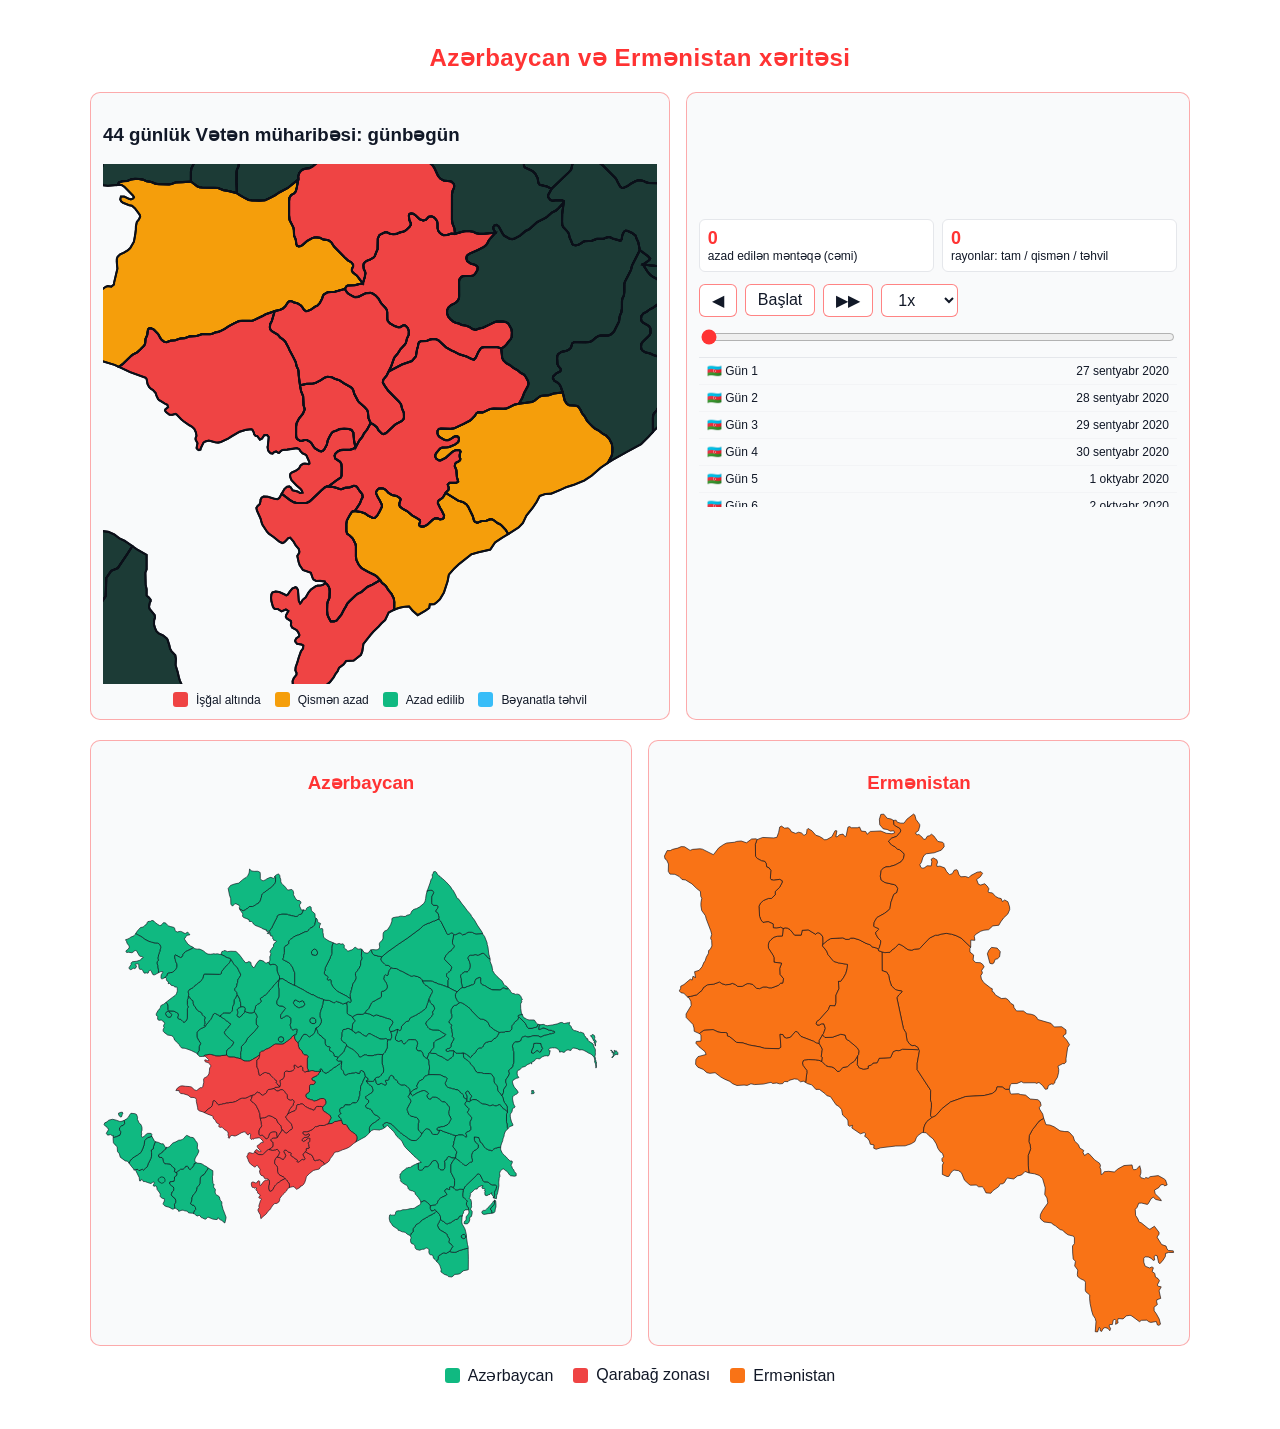
==== commit e367cc8b: "Update index.html" ====
(no text change in the page or its own stylesheets)
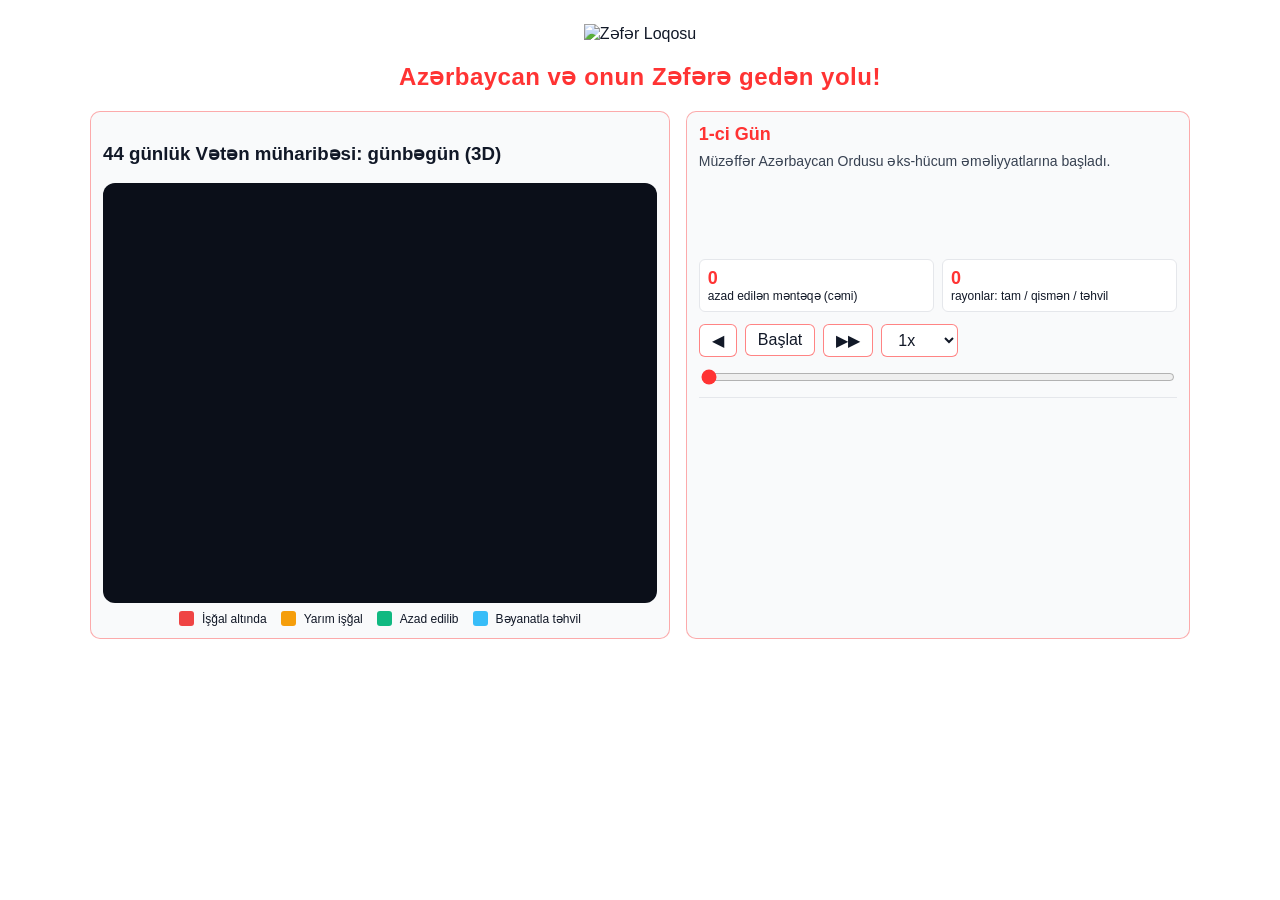
==== commit 6bd949d7: "Update index.html" ====
--- a/index.html
+++ b/index.html
@@ -3,33 +3,52 @@
 <head>
     <meta charset="UTF-8">
     <meta name="viewport" content="width=device-width, initial-scale=1.0">
-    <title>Azərbaycan və Ermənistan xəritəsi</title>
+    <title>Zəfərə Gedən Yol - 3D</title>
+
+    <!-- TAB ÜÇÜN LOQO (Favicon) -->
+    <link rel="icon" type="image/png" href="PageLogo.png">
     <link rel="stylesheet" href="style.css">
+
+    <!-- Three.js ve GLTFLoader (3D .glb modellerini yüklemek için) -->
+    <script src="https://cdnjs.cloudflare.com/ajax/libs/three.js/r128/three.min.js"></script>
+    <script src="https://cdn.jsdelivr.net/npm/three@0.128.0/examples/js/controls/OrbitControls.js"></script>
+    <script src="https://cdn.jsdelivr.net/npm/three@0.128.0/examples/js/loaders/GLTFLoader.js"></script>
 </head>
 <body>
 
-    <h2>Azərbaycan və Ermənistan xəritəsi</h2>
+    <!-- SƏHİFƏNİN YUXARISI ÜÇÜN BAŞLIQ VƏ LOQO HİSSƏSİ -->
+    <header class="header-container">
+        <img src="PageLogo.png" alt="Zəfər Loqosu" class="site-logo">
+        <h2>Azərbaycan və onun Zəfərə gedən yolu!</h2>
+    </header>
 
     <div class="tl">
+        <!-- SVG ƏVƏZİNƏ 3D OBYEKT SAHƏSİ -->
         <section class="tl-map">
-            <h3>44 günlük Vətən müharibəsi: günbəgün</h3>
-            <svg class="tlmap" id="tl-svg" preserveAspectRatio="xMidYMid meet" role="img" aria-label="Qarabağ bölgəsinin günbəgün azad olunması">
-            </svg>
+            <h3>44 günlük Vətən müharibəsi: günbəgün (3D)</h3>
+            
+            <!-- 3D Səhnənin yerləşəcəyi konteyner -->
+            <div id="three-container" style="width: 100%; height: 420px; position: relative; background: #0b0f19; border-radius: 12px; overflow: hidden;"></div>
+
             <div class="legend" style="margin:8px auto 0;gap:14px;font-size:12px">
                 <div class="legend-item"><span class="box" style="background:#ef4444"></span>İşğal altında</div>
-                <div class="legend-item"><span class="box" style="background:#f59e0b"></span>Qismən azad</div>
+                <div class="legend-item"><span class="box" style="background:#f59e0b"></span>Yarım işğal</div>
                 <div class="legend-item"><span class="box" style="background:#10b981"></span>Azad edilib</div>
                 <div class="legend-item"><span class="box" style="background:#38bdf8"></span>Bəyanatla təhvil</div>
             </div>
         </section>
 
         <section class="tl-side">
-            <h3 class="tl-day" id="tl-day"></h3>
-            <div class="tl-text" id="tl-text" aria-live="polite"></div>
+            <h3 class="tl-day" id="tl-day">1-ci Gün</h3>
+            <div class="tl-text" id="tl-text" aria-live="polite">
+                Müzəffər Azərbaycan Ordusu əks-hücum əməliyyatlarına başladı.
+            </div>
+
             <div class="tl-stats">
-                <div><b id="tl-n">0</b>azad edilən məntəqə (cəmi)</div>
-                <div><b id="tl-r">0</b>rayonlar: tam / qismən / təhvil</div>
+                <div><b id="tl-n">0</b> azad edilən məntəqə (cəmi)</div>
+                <div><b id="tl-r">0</b> rayonlar: tam / qismən / təhvil</div>
             </div>
+
             <div class="tl-ctl">
                 <button id="tl-prev" aria-label="Əvvəlki gün">◀</button>
                 <button id="tl-play">Başlat</button>
@@ -41,131 +60,78 @@
                     <option value="200">4x</option>
                 </select>
             </div>
-            <div class="tl-ctl"><input type="range" id="tl-range" min="0" max="47" value="0" aria-label="Gün"></div>
+            <div class="tl-ctl">
+                <input type="range" id="tl-range" min="0" max="47" value="0" aria-label="Gün">
+            </div>
             <div class="tl-log" id="tl-log"></div>
         </section>
     </div>
 
-    <div class="maps">
-        <section class="map-box">
-            <h3>Azərbaycan</h3>
-            <div class="map-view">
-                <svg class="map-svg" preserveAspectRatio="xMidYMid meet" version="1.2" xmlns="http://www.w3.org/2000/svg" viewBox="0 0 964 766.17" width="964" height="767">
-                    <style>.s0 { fill: #dadada; stroke: #ffffff; stroke-width: .5 }</style>
-                    <g id="Layer 1">
-					<path id="AZ-GR" class="s0" d="m127.77 276.25l-1.81 2.86-4.43-0.09-3.85-3.63-0.87-3.5 2.36-3.72 1.97-0.78 1.66 0.71 2.38 1.65 3.31 3.89z" style="fill:#10b981 !important;stroke:#0b0f19 !important;stroke-width:1.2 !important;"/>
-		<path id="AZ-ABS" class="s0" d="m745.14 425.94l-3.56-5.25-0.92-1.11-2.44-2.52-0.92-1.74-0.12-4.71-0.21-1.29-1.36-2.76-0.74-1.01-2.62-2.82-1.69-3.31-0.26-1.95v-4.76l-0.55-1.8-1.59-1.97-1.08-2.1-0.7-0.84-1.38-1.09-0.94-0.39-2.03-0.24-9.02-0.12-2.71-0.2-2.87-1.2-2.02-0.17-4.87-0.09-1.33-0.19-1.54-1.07-1.15-1.93-1.6-1.98-2.55-5.02-5.29-5.55-2.05-3.35-3.69-3.72-2.61-1.5-1.97-1.61-1.67-0.88-0.68-0.58-0.65-1.27-0.31-3.42-0.69-5.06 3.38 1.12 3.2 1.85 2.69 2.02 1.64 0.91 0.75 0.94 0.51 1.16 1.15 0.95 0.8-0.32 1.18-1.14 1.3-2.43 0.72-0.86 2.54-2.28 1.62-0.78 0.68-0.53 1.97-3.36 0.49-1.16 1.23-1.55 2.44-2.37 1-0.78 1.36-0.58 3.41-0.15 1.12-0.26 1.36-1.24 1.44-2.57 0.46-1.18 1.46-2.54 0.94-1.06 3.02-1.59 2.54-0.52 1.62-0.75 1.3-0.2 2.74-0.04 1.1-0.26 1.09-0.86 1.05-1.79 1.19-1.25 0.91-0.65 4.1-2.11 1.09-0.9 1.72-2.94 0.47-1.2 1.19-1.81 1.68-3.09 3.65-0.43 3.59-0.02 1.97-0.24 2.24-0.93 6.19-0.02 1.13-0.24 1.41-0.82 1.77-1.66 0.97-1.34 0.24-1.27 0.04-4.12 0.24-1.27 0.68-1 1.78-1.81 1.17-1.45 0.8-1.62 2.38-2.46 1.34-0.97 1.15-0.5 1.23-1.34 1.38-2.64 0.67-2.18 1.35 0.13 0.87 0.71 10.22 10.46 0.77 1.08 1.37 2.81 0.48 1.19 1.44 2.63 1.36 1.32 1.1 0.32 4.17 0.15 2.66-0.26 1.62-0.8 2.71-0.52 1.44-0.08 2.51-1.12 2.67-4.93 1.18 0.41 2.61 0.44-1.75 2.63-0.58 2.85-0.08 2.55-0.26 0.82 0.54 0.17 0.98-0.11 1.63-0.54 1.6-0.88 2.79-1.32 1.89-0.11 2.25 1.02 2.52 0.64 4.4 2.29 1.28 0.26 3.39 0.24 2.28 0.99 2.61 0.5 1.15 0.79 0.19 1.77-0.26 0.65-1.08 0.67-2.61 0.37-2.28 0.88-2.67 0.19-2.25 0.91-2.52 0.54-1.63 0.75-3.92 0.48-2.79 1.29-1.59 0.89-2.18 0.9-0.93-0.02-3.78-1.92-1.96-0.34-6.27-0.15-2.67 0.23-1.68 0.76-2.19 0.67-4.42 0.84-2.34-0.48-1.94-0.88-1.29-0.11-1.46 0.26-1.5 0.71-1.83 0.58-0.71 0.52-1.23 2-0.69 2.98-1.36 1.87-4.49 1.68-4.38 0.05-1.76 0.41-1.11 1.1-1.64 2.88-1.2 2.41-0.18 1.25 0.2 1.27 0.98 2.24 0.28 4.03 0.97 2.23 0.24 1.34-0.01 18.73-0.25 1.63-0.95 2.19-0.43 3.27-1.9 3.26-0.56 0.47-1.9 0.99-2.66 2.41-0.93 1.71 0.18 1.89 0.98 2.26-0.11 1.88-2.79 5.41-2.26 2.89-1.38 2.71-0.28 1.95 0.05 2.01 0.26 1.29 0.84 1.61 0.28 1.95-0.1 1.3-0.48 1.12-1.6 1.88-1.22 2.14-1.88 2.4-0.27 1.27-0.05 4.06-0.22 1.31zm73.56-94.77l1.15 2.95 1.51 3.23-1.99 2.75-1.13 3.12-2.56 1.42-2.08-1.89-2.66-1.62-3.02 2.29-3.97 3.22-3.41-1.03 0.1-3.61 1.13-3.23 1.71-3.23 0.85-3.62 0.46-4.07 5.32-0.39 4.52 0.28 3.61 0.39z" style="fill:#10b981 !important;stroke:#0b0f19 !important;stroke-width:1.2 !important;"/>
-		<path id="AZ-AGA" class="s0" d="m103.51 195.96l0.13-4.28-0.29-2.16-0.99-2.35-0.24-5.46-1.15-2.91-0.08-2.01 0.57-1.8 1.57-1.92 0.28-1.67-0.75-1.64-0.17-1.91 1.1-2.86 0.28-2.66 0.97-2.24 0.59-2.51 0.8-1.61 0.61-3.92 0.8-1.62 0.28-1.96-0.24-1.96-1.36-2.86-1.41-1.7-1.86-1.05-1.34-0.2-4.17-0.11-1.97-0.3-2.24-1.03-2.66-0.33-2.25-1-2.52-0.63-5.56-2.86-3.06-1.77-3.77-3.17-3.05-1.77-3.97-1.96-1.64-1.01-2.46-1.27-1.23-0.83 3.86-6.01 2.15-1.83 2.37-2.93 1.07-0.64 4.56-0.91 1.59-1.4 1.18-1.43 2.3-1.64 1.36-0.61 1.36-3.98 1.08-1.21 2.13-0.04 1.27-0.37 1.24 0.09 1.74-1.29 1.22-0.38 1.69 0.31 2.19 1.2 2.38 2.59 3.56 2.6 4.12 2.58 2.49-0.09 0.97-0.61 1.33-1.27 2.59-3.17 3.34 0.35 1.17 0.63 2.74 3.31 0.93 0.87 1.46 0.9 3.15 1.09 5.46 1.36 2.2 1 0.79 1.82 0.56 3.26 1.78 1.75 2.74 1.07 2.97-0.86 2.9-0.26 1.84 0.46 4.4 2.65 1.62 0.56 1.21 0.13 3.45-2.14 0.93 0.07 1 1.16 2.51 2.49-0.14 1.24-0.86 0.29-2.52 0.08-1.58 0.51-0.67 0.94-1.03 0.8-0.81 1.8-0.85 1.24-0.89 0.2-0.5 1.68 0.64 1.18 1.72 2.57 4.31 6.09 4.63 3.17 3.56 1.76 1.88 1.46-1.38 1.03-3.08 1.64-5.54 2.63-1.18 0.46-3.07 1.61-0.94 0.66-2.46 2.29-1.34 1.52-0.49 1.2-0.36 1.94-1.55 2.44-1.57 1.05-1.25 0.06-2.19-1.04-4.38-2.49-2.04-0.91-1.19-0.29-0.55 0.42-0.27 1.15-0.04 2.09 0.15 2.07 0.92 2.22 0.13 1.73 0.49 2.26 2.25 4.44 0.28 1.98 0.01 2.76-0.27 1.98-1.37 2.74-0.77 1.05-3.83 3.83-1.48 1.23-1.36 0.57-3.3 0.41-1.64 0.74-2.59 0.35-0.89 0.43-0.44 0.87-0.25 1.98-0.37 1.05-1.22 1.34-1.77 1.11-1.05 1.41-4.92 2.26-1.7-0.41-0.64-0.57-0.15-1.23 0.51-5.41 3.16-4.83-0.06-0.85-0.79-0.32-3.89 0.47z" style="fill:#10b981 !important;stroke:#0b0f19 !important;stroke-width:1.2 !important;"/>
-		<path id="AZ-AGC" class="s0" d="m490.18 389.56l-4.5 8.92-0.59 2.49-3.59 6.96-0.25 1.39-0.03 4.46-0.28 2.1-0.8 1.58-0.26 1.39-0.04 4.43-0.29 2.12-0.94 2.21-0.44 3.2-2.72 5.44-0.51 0.74-1.4 1.24-1.34 0.58-1.36 0.13h-3.45l-1.13 0.26-1.39 0.81-2.41 2.05-1.36 0.58-2.22 0.17-5.31-0.17-1.36 0.1-1.1 0.73-0.67 2.37-0.89 0.99-1.64 0.89-3.03 0.62-1.92 1.33-0.43 0.96-0.13 1.3 0.18 3.38 0.54 1.21 1.28 1.6 0.25 0.67-0.46 0.79-2.22 1.15-1.8 1.77-0.23 0.94 0.83 1.54 2.1 1.23 1 1.07 0.69 1.34 1.09 3.16-5.29 0.64-2.8 1.02-4.05 0.26-1.35 0.58-2.95 2.41-1.36 0.59-7.53 0.98 1.99-3.45 1.03-2.75 2.28-4.27 0.2-1.26-0.2-1.23-1.41-2.63-0.87-1.11-2.03-1.13-1.96-1.6-2.21-1.2-1.95-1.6-2.18-1.15-1.64-1.58-0.69-1.41-0.61-5.43 1.97-1.34 1.02-0.96 0.91-1.35 1.66-1.9 0.48-1.14 0.13-2.67-0.28-1.97-1.43-2.63-0.59-0.74-1.24-0.71-1.33-0.21-4.14 0.02-1.16 0.4-6.61 3.17-2.53 0.53-1.6 0.69-1.89-0.52-1.54-1.13-2.02-0.79-2.64-0.43-1.62-0.81-1.92-0.49-1.36-0.67-1.5-1.26-1.44-1.62-0.61-1.86 0.09-1.99 0.67-1.37 1.54-1.42 1.8-0.83 1.14-0.77 0.98-0.99 0.67-1.41 0.1-1.39-0.05-8.03 0.18-1.39 1.07-1.48 0.88-0.39 1.33-0.13 3.5 0.02 1.11-0.27 1.13-0.84 1.41-2.42 0.13-1.52-0.49-0.75-1.23-0.73-2.41-0.69-1.95-1.41-0.48-1.61 0.25-1.22 0.52-0.69 1.22-0.82 4.84-2.14 3.08-1.59 0.92-0.64 1.16-1.22 0.87-1.78 0.81-1.12 3.19-3.56-1.09-1.94-0.27-1.15 0.79-1.16 1.2-0.26 1.34 1.01 2.23 4.14 0.94 1.1 3.03 1.76 1.53 0.21 1.01-0.17 3.51-1.85 3.15-2.7 2.14-1.03 4.54-4.06 4.89-2.51 0.98-0.69 2.67-2.34 2.37-1.18 1.41-1.31 3.01-3.18-0.83 6.61-0.08 4.13 0.13 1.99 0.52 1.23 2.46 2.66 0.77 1.16 0.59 2.51 0.79 1.65 0.61 1.76 0.57 0.58 1.18 0.28 1.31-0.11 1.38-0.6 1.99-1.35 0.93-0.34 4.04-0.26 2.88-1.03 4.05-0.19 2.24-0.86 1.18 0.02 1.6 0.79 4.58 1.29 0.7-0.92 0.25-1.95 0.54-1.49 0.82-1.13 0.67-0.37 1.25 0.28 2.48 1.1 1.9 1.46 0.84 2.21 0.83 1.69z" style="fill:#10b981 !important;stroke:#0b0f19 !important;stroke-width:1.2 !important;"/>
-		<path id="AZ-AGS" class="s0" d="m465.41 302.95l-4.28-1.71-2.85-1.46-0.97-0.05-3.81 1.75-1.29 0.2-2.05 0.04-1.2 0.26-0.77 1.1-0.43 2.54-0.79 1.62-0.26 1.94-0.05 4.79-0.26 1.27-0.82 1.6-0.28 1.94 0.08 1.33 0.43 1.17 1.16 2.09 1.37 1.36 4.54 2.58 1.43 1.42 0.67 1.58 0.03 1.67-2.57 5.52-0.45 1.2-0.88 1.57-0.38 2.03-0.43 0.99-1.21 1.33-9.89 9.51-2.84-1.44-4.02-0.89-0.77-1.14-0.41-2.58-1.37-2.64-1.37-1.36-2.08-1.16-2.64-1.16-0.44-0.91-0.1-1.98 0.13-1.33 0.77-2.28-0.16-0.65-0.77-0.43-2.68-0.26-1.16-0.28-1.4-0.84-1.18-1.29-1.34-2.65-0.39-1.18-0.15-6.14-0.53-1.51-0.65-0.69-2.68-1.55-1.8-1.68-1.61-2.55-2.25-0.75-1.7-1.28-1.53-1.57-0.93-1.79-0.31-2.68-0.48-1.33-2.75-5.22 0.54-0.42 2.51-0.86 0.95-0.49 2.05-1.78 1.31-1.61 2.76-5.49 0.29-1.94-0.13-2.7-0.16-0.63-2.25-4.41-0.3-2.64 0.07-4.1 0.24-1.28 0.97-2.23 0.43-3.26 2.2-4.31 0.44-3.27 1.11-2.83 0.3-3.4 1.39-5.31 3.86 1.15 5.64 0.28 1.28 0.26 6.61 3.53 1.18 0.45 1.31 0.09 1.18-0.28 1.46-1.84 0.89-0.39 1.2 0.13 1.6 0.82 2.55 0.65 1.62 0.87 2.38 0.71 1.92 1.17 1.13 0.39 1.05-0.15 6.25-1.91 0.26 2.23 0.51 2.23 0.2 1.54-0.02 12.25 0.11 1.38 0.73 1.32 1.18 0.89 2.05 0.95 3.51 1.92 1.8 1.69 2.77 3.97 2.17 2.45 0.44 0.92-0.46 0.91-2.64 2.72-1.72 3.24-0.21 1.13-0.12 3.6z" style="fill:#10b981 !important;stroke:#0b0f19 !important;stroke-width:1.2 !important;"/>
-		<path id="AZ-AGM" class="s0" d="m406.77 379.48l-3.19 3.56-0.81 1.12-0.87 1.78-1.16 1.22-0.92 0.64-3.08 1.59-4.84 2.14-1.22 0.82-0.52 0.69-0.25 1.22 0.48 1.61 1.95 1.41 2.41 0.69 1.23 0.73 0.49 0.75-0.13 1.52-1.41 2.42-1.13 0.84-1.11 0.27-3.5-0.02-1.33 0.13-0.88 0.39-1.07 1.48-0.18 1.39 0.05 8.03-0.1 1.39-0.67 1.41-0.98 0.99-1.14 0.77-1.8 0.83-1.54 1.42-0.67 1.37-0.09 1.99 0.61 1.86 1.44 1.62 1.5 1.26 1.36 0.67 1.92 0.49 1.62 0.81 2.64 0.43 2.02 0.79 1.54 1.13 1.89 0.52 1.6-0.69 2.53-0.53 6.61-3.17 1.16-0.4 4.14-0.02 1.33 0.21 1.24 0.71 0.59 0.74 1.43 2.63 0.28 1.97-0.13 2.67-0.48 1.14-1.66 1.9-0.91 1.35-1.02 0.96-1.97 1.34-1.46-0.62-1.39-0.32-2.77 0.13-4.2-0.04-1.27 0.23-0.72 0.52-1.39 2.07-1.45 3.18-1.11 1.22-1.66-0.58-2.59-1.22-4.16-1.28-3.02-1.56-1.2-0.49-3.48-2.01-4.29-3.97-1.37-0.66-1.32-0.17-1.97 0.21-2.27 0.92-3.34 0.17-0.9 0.41-0.46 0.85-0.35 1.9-0.49 1.58-0.62 3.96-2.35 2.77-5.71 1.94-7.69 4.04 1.41-2.88 1.48-4.25 0.56-1.13 1.82-2.16 1.6-2.54 2.45-2.59 0.64-0.94 0.59-2.48 1-2.2 0.08-1.99-0.46-1.69-1.03-1.22-0.84-0.6h-0.84l-1.78 1.05-1.22 0.09-2.06-0.69-2.63-1.51-1.28-1.37-0.29-1.12-0.05-4.08-0.25-1.26-0.67-1.03-2.62-2.85-1.46-2.61-1.64-1.76-1.89-1.3-1.15-0.3-2.64 0.17-4.38 2.16-1.92 0.13-1.18-0.43-2.64-1.5-0.79-0.81-1.31-1.97 1.08-1.63 0.74-0.4 4.05-0.13 1.78-0.52 2.8-0.49 1.12-3.79 0.37-2.06-0.15-0.96-0.8-1.63-0.25-1.95 0.25-1.2 0.92-0.99 1.25-0.73 1.65-0.62 2.02-1.2 0.56-0.69 0.59-1.76 0.97-2.2 0.14-6.14 0.82-1.87 0.76-0.56 2.61-1.28 1.19 0.04 1.61 0.81 1.97 0.33 1.95-0.2 1.64-0.77 2.38-0.58 1.41-0.81 1.98-1.87 0.71-1.1v-1.18l-0.79-1.63-0.28-2.62 0.36-0.99 1.02-0.3 1.21 0.22 1.12 0.77 2.61 2.43 1.98 0.68 1.53-0.4 1.64-1.77 1.65-0.27 1.22 0.51 1.06 0.97 0.92 1.33 0.25 1.29 0.05 2.75 0.24 1.28 0.89 1.29 0.97 0.84 1.36 0.62 1.98-0.02 2.43-0.86 2.17 0.13 4.88-1.37 1.64-0.2 2.09 0.05 1.95 0.34 1.64 0.81 1.95 0.35 2.82-0.02z" style="fill:#ef4444 !important;stroke:#0b0f19 !important;stroke-width:1.2 !important;"/>
-		<path id="AZ-AGU" class="s0" d="m605.43 356.15l-3.61-1.83-1.18-0.97-1.52-1.85-1.33-2.81-0.56-2.54-1.39-2.63-1.37-1.29-1.11-0.32-3.48-0.13-1.33-0.19-1.26-0.71-0.59-0.76-1.13-2.09-0.22-1.72 0.94-2.19 0.29-2.63 0.99-2.22 0.16-1.89-0.13-0.63-1.54-3.25-1.08-1.6-1.31-0.73-1.38-0.15-8.17-0.17-2.62 0.28-1.4 0.82-2.44 2.3-1.36 1.53-1.51 2.31-0.79 0.49-1.08 0.2-1.58-0.43-0.93-0.67-1.35-1.77-0.41-2.58-0.7-0.95-0.76 0.06-4.05 1.79h-1.2l-2.8-1.31-2.02-1.36-0.52-0.71-0.3-1.25-0.03-2.05 0.15-2.03 0.98-2.22 0.61-2.48 0.82-1.59 2.2-7.77 1.11 1.27 1.12 0.84 1.11 0.05 0.9-0.39 1.41-1.25 0.48-0.78 0.23-1.29 0.11-3.39 0.87-1.66 7.61-7.35 1.4-0.8 2.84-0.71 1.6-1.01 0.53-0.7 0.65-3.02 0.87-1.08 3-1.64 1.2-0.46 4.36-2.16 1.19-0.45 3.06-1.63 2.22-1.62 2.15-1.08 1.95-1.53 2.21-1.11 3.33-2.92 1.71-0.78 1.33-0.97 1.29-1.58 1.35-2.75 0.55-2.51 0.82-1.6 0.56-2.51 0.84-1.6 0.57-2.6 1-2.26 0.33-1.53 1.99 3.22 0.6 2.65 0.44 1.12 1.12 1.32 1.71 1.63 2.08 1.19 0.67 0.58 0.67 1.28 0.48 1.93 0.84 1.62 0.13 1.92-0.46 1.13-1.99 2.4-1.33 2.73 0.02 1.19 0.76 1.57-0.25 1.69-1.59 1.9-0.85 1.67-0.77 1.04-6.78 6.61-1.36 1.45-1.69 3.26v1.18l1.35 2.77 1.95 2.5 1.06 2.1 1.17 1.29 1.85 1.06 1.92 0.5 1.61 0.86 2.65 0.32 8.34 0.13 2.01 0.24 1.37 0.65 1.78 1.44 2.1 1.15 2.22 1.72 3.13 1.7 1.8 0.46 0.61 0.67-0.2 0.9-1.37 1.96-2.05 1.36-1.92 0.91-2.4 1.62-3.06 1.59-3.96 1.75-3.06 1.59-1.45 1.06-1.67 1.66-0.59 0.9-0.25 1.27 0.02 6.18-0.28 1.94-0.71 1.03-2.75 2.93-3.61 5.38-1.16 0.52-0.92 1.03-0.48 2.62-1 2.2z" style="fill:#10b981 !important;stroke:#0b0f19 !important;stroke-width:1.2 !important;"/>
-		<path id="AZ-AST" class="s0" d="m682.12 711.58l0.33 8.18 0.17 11.22-0.17 19.56-2.2 0.69-6.61 1.2-3.72 2.72-2.38 2.55-4.06 1.19-6.61 0.51-2.55 3.05-3.05 1.71-5.92-0.69-2.54-2.55-4.92-1.52-6.61-4.78 0.49-5.08-1.07-2.51-0.83-2.75-0.59-1.51-1.82-3.14-1.27-1.46-2.31-2.31-0.9-1.11 1.23-1.07 1.82-3.02 0.23-1.25 0.07-2.67 0.24-1.23 1.66-1.89 2.57-1.32 2.23-1.6 3.09-1.53 0.62-0.12 1.92 0.21 1.59 0.77h1.05l0.87-0.38 2.79-1.97 2.79-1.21 4.08 1.36 4.94 0.25 2.64-0.23 7.15-3.34 2.52-0.5 1.63-0.76 2.52-0.52 1.64-0.73 6.22-1.43z" style="fill:#10b981 !important;stroke:#0b0f19 !important;stroke-width:1.2 !important;"/>
-		<path id="AZ-BA" class="s0" d="m962 347.91l-0.39 1.03-1.23-0.56-1.33-0.02-2.68 0.73-1.13 0.65-2.08 3.35-0.97 0.95-1.23 0.43-0.59-0.49 1.85-1.96 1.37-2-0.38-0.71 0.06-2.82-0.55-0.94-2.17-0.99 0.85-1.17-0.86-1.35-1.09 0.08-1-1.46 0.38-0.32 1.75 0.6 2.02 2.78 1.81 1.24 0.31 1.36 0.46 0.45 0.62-0.99v-0.99l-0.85-4.06 1.41 0.55 1.38 1.23 0.7-1.23 3.38 3.75zm-205.82 139.52l-0.91-2.35-0.24-6.62-0.95-2.29-0.3-2.19 0.07-13.91 0.33-1.54 1.6-2.48-0.49-6.21-0.18-4.08-0.47-1.13-1.63-1.95-1.18-2.2-1.92-2.46-1.36-2.76-0.54-3.89-0.84-1.65-0.52-2.01-0.49-1-1.02-0.77 2.89-5.63 0.22-1.31 0.05-4.06 0.27-1.27 1.88-2.4 1.22-2.14 1.6-1.88 0.48-1.12 0.1-1.3-0.28-1.95-0.84-1.61-0.26-1.29-0.05-2.01 0.28-1.95 1.38-2.71 2.26-2.89 2.79-5.41 0.11-1.88-0.98-2.26-0.18-1.89 0.93-1.71 2.66-2.41 1.9-0.99 0.56-0.47 1.9-3.26 0.43-3.27 0.95-2.19 0.25-1.63 0.01-18.73-0.24-1.34-0.97-2.23-0.28-4.03-0.98-2.24-0.2-1.27 0.18-1.25 1.2-2.41 1.64-2.88 1.11-1.1 1.76-0.41 4.38-0.05 4.49-1.68 1.36-1.87 0.69-2.98 1.23-2 0.71-0.52 1.83-0.58 1.5-0.71 1.46-0.26 1.29 0.11 1.94 0.88 2.34 0.48 4.42-0.84 2.19-0.67 1.68-0.76 2.67-0.23 6.27 0.15 1.96 0.34 3.78 1.92 0.93 0.02 2.18-0.9 1.59-0.89 2.79-1.29 3.92-0.48 1.63-0.75 2.52-0.54 2.25-0.91 2.67-0.19 2.28-0.88 2.61-0.37 1.08-0.67 0.26-0.65-0.19-1.77-1.15-0.79-2.61-0.5-2.28-0.99-3.39-0.24-1.28-0.26-4.4-2.29-2.52-0.64-2.25-1.02-1.89 0.11-2.79 1.32-1.6 0.88-1.63 0.54-0.98 0.11-0.54-0.17 0.26-0.82 0.08-2.55 0.58-2.85 1.75-2.63 0.58 0.08 4.85-0.69 1.66 0.2 2.77 1.72 2.95 0.63 10.25-1.56 9.06-2 4.51-1.95 2.36-0.58 2.11 0.02 2.38 1.66 1.9 0.22 6.2-1.45 1.53 0.02 1.51-0.77 0.39 1.14-1.16 2.07 0.39 1.08 3.58 3.85 0.69 2.83 0.78 1.12 1.82 1.18 0.95 1.58 1.17 0.65 4.59 0.56 0.87 0.86 2.08 0.32 2.38 1.67 1.08-0.65 0.74 0.02 1.09 0.69 1.57-0.06 0.85 0.36 0.72 0.82 1.17-0.26 1.92 3.35 0.08 1.35 1.57 1.58 0.38 1.42 1.58 1.04 0.46 2.11 0.98 0.43 0.92-0.8 1.24 3.71 1.25 1.51 6.17 3.62 1.83 1.5 0.51 2.68 1.3 3.07 2 3.41 0.38 1.37-0.18 4.67 0.28 2.95-0.94 4.95 1.12 4.45-0.27 1.8 0.95 1.57 0.2 2.58 0.94 0.58-0.3 3.29 0.17 5.2-0.94 2.32-0.57-6.32-0.56-2.43-1.13-2.21-0.28-1.85 0.39-2.1-1.02-4.54-0.85-1.4-3.66-4.28-1.39-0.38-2-1.81-2.84-0.6-0.65-0.91-8.09-4.28-2.62-0.86-2.38-0.32-2.32 0.43-1.21-0.15-2.93-1.79-4.76-1.31-3.18-0.28-2.28 0.73-1.38 1.18-1.12 2.61-1.59-0.28-0.51 0.26-1.08-0.69-1.24-0.26-2.04 0.17-2.67 0.69-1 0.82-1.05 1.83-1.15 0.88-1.25 0.11-3.03-1.21-1.18-0.06-3.22 0.82-0.57-2.59-1.12-1.76-1.46-1.31-1.57-0.67-1.33-1.16-3.1-0.56-2.97 0.15-1.69-0.26-1.47 0.47-0.64-0.45-1.61 0.86-1.1 0.19-0.95 0.82-0.48 1.1 0.09 1.33 0.87 1.36 1.01-0.41 0.71 0.37-0.4 1.1-0.7 0.19-0.03 2.8-1.23 4.1-0.82 0.97-1.02 0.56-1.97-0.06-1.38-0.56-3.59 0.66-3.66 1.38-1.85 1.18-2.59 2.26-1.58 0.56-2.6-0.56-1.63 0.07-1.82 0.53-1.31 1.23-1.61 2.66-3.24 1.38-1.58 1.29-0.36 1.39 0.93 0.54-1.01 0.54-0.89 0.04-0.24-1.82-0.5-0.13-1.44 1.61-5.38 2.23-2.77 2.64-2.64 1.06-3.25 0.77-1.18 0.75-3.82 4.23-3.05 0.73-1.3 1.48-0.56 3.99 0.56 4.19 2.54 3.64 0.05 0.58-2.03 0.35-1.05 0.98-1.94-0.45-1.57 1.57-1.51 0.32-1.2 1.56-1.95 1.23-0.59 1.82 0.36 2.4 1.05 3.47 1.76 3.69 1.36 2.01 3.72 4.13 2.54 4.07-0.46 1.2-3.6 2.93-1.22 0.39-1.75 1.37-1.45 0.49-1.08 1.2-0.77 2.33-0.31 2.65 1.61 8.28 1.37 3.41 0.92 1.14 0.82 1.79-1.54 2.05-1.89 0.41-1.41 1.56-0.68 4.51-1 2.32-1.84 2.2-0.49 1.39-0.15 3.03 0.49 3.76 1.97 7.4 1.18 1.87 1.67 4.03-2.05 1.2-1.93 0.44-2.81 1.65-2.21 2.13zm62.52-156.26l-0.46-3.04-3.61-0.39-4.52-0.28-5.32 0.39-0.46 4.07-0.85 3.62-1.71 3.23-1.13 3.23-0.1 3.61 3.41 1.03 3.97-3.22 3.02-2.29 2.66 1.62 2.08 1.89 2.56-1.42 1.13-3.12 1.99-2.75-1.51-3.23zm-15.39 90.27l-2.49 0.9-0.46-0.73 0.84-1.39-0.46-4.34h3.71l0.05 1.5 1.16 2.48-0.26 1.03-0.53 0.45zm110.29-105.27l-2.15-1.32-0.69-1.16 0.2-0.52 1.06 0.24 1.07-0.95 0.71-0.24 0.37-0.79 0.77-0.52 1.05 1.12h1.04l0.77 0.71 1.2 3.69-0.81 1.85 0.53 0.74 0.37 2.37 0.79 1.01 0.89-0.02 0.69 2.2 0.03 0.84-0.76 0.71-0.9 2.24 0.26 4.33-0.54-0.09-0.57-3.92-0.87-2.95-1.08-0.09-0.15-0.47 1.43-0.6-1.43-2.16-1.38-0.62-0.01-1.45-0.92-1.31z" style="fill:#10b981 !important;stroke:#0b0f19 !important;stroke-width:1.2 !important;"/>
-		<path id="AZ-BAB" class="s0" d="m118.4 521.9l-0.39 2.85-2.23 0.96-3.5 4.46-4.77 3.51-3.8 2.54 0.95 3.85 3.49 0.95h2.23l1.9 2.55 0.64 4.8 2.55 4.13h3.49l6.35 0.64 1.59 1.61 3.18 3.82 4.77 3.52-1.59 4.45 1.26 1.93h2.84 0.67l0.32 3.49-0.96 2.89-3.82 2.56v4.78l-0.64 3.18-5.08 0.66-3.17 0.95v3.51l3.5 3.19 3.18 2.23 0.95 2.87-0.33 4.15-2.85 2.55-1.59 5.44 3.18 3.82 4.13 2.87 1.27 4.14-0.32 3.84-2.23 2.87 0.33 4.46v2.91l-2.43 1.39-0.83 0.19-1.43-0.23-4.17-2.53-2.82-1.1-4.59-1.18-2.08-1.08-1.53-1.12-1.24-1.39-0.46-1.77 2.34-4.84v-2.32l0.35-1.48-0.54-0.57-2.65-0.08-3.75-2.35-0.99-1.12-0.42-2.26 0.42-2.22-1-2.47-5.11-6.85-0.18-2.62-0.74-2.73-1.72-1.06-3.38 0.6-1.56-2.27 1.3-1.18 1.47-2.73-0.59-1.33-1.43-0.28-2.03 0.89-2.46 1.97-6.81-2.16-4.18-1.65-3.21 0.02-0.99-1.12-0.38-1.27-1.72-1.84-1.13 0.52-0.25 2.04-2.7 0.36-0.62-6.25-7.29-14.74 4.56-0.58 2.53 2.55 3.82-1.91 2.54-0.64 1.91 1.28 3.49-3.21 3.51-2.86 1.59-5.43 2.85-5.41 2.23-4.79 1.27-4.14v-6.72l-0.64-4.78 3.82-2.23 0.64-4.8 3.26-8.7 1 0.38 5.17 1.22 4.74 2.59 3.59-0.11 1.48 1.41 1.8 4.25 0.59 0.62z" style="fill:#10b981 !important;stroke:#0b0f19 !important;stroke-width:1.2 !important;"/>
-		<path id="AZ-BAL" class="s0" d="m321.06 15.12l1.15 1.57 0.37 1.43-0.19 2.46-0.12 5.61-0.16 0.64-1.36 2.77-1.2 1.54-6.07 5.92-2.61 1.43-3.33 2.94-2.21 1.12-3.33 2.95-2.18 1.07-1.64 1.54-0.53 0.77-1.34 2.79-0.39 3.31-0.96 2.27-0.57 2.54-1.51 3.23-1.39 1.99-2.02 1.37-2.33 1.18-1.8 1.38-1.64 0.79-2.27 1.67-2.01 0.7-4.83-0.04-1.24 0.24-0.71 0.52-1.29 1.6-1.23 1.17-2.12 1.07-2.21 1.67-3.07 1.57-1.18-0.02-2.89-1.44-3.57-2.07-0.41-2.38 0.72-1.87-1.28-2.56-4.84-2.11 0.1-0.33-2.86-0.42-4.64 4.68-3-3.67-0.33-10.35-2.33-7.01-2.32-11.99 4.33-5.7 7.29-2.66 8.24-1.72 7.13-6.44 3.58-2.45 2.56-1.29 2.69-2.76 0.95-1.32 1.77-3.61 0.8-2.69 0.54-5.72 1.22 0.88 0.9 1.52 1.92 1.19 2.54 0.46 2.38 0.26 5.85-0.19 2.28 0.75 1.84 0.83 1.03 1.3 0.14 1.63 0.06 8.98 0.59 1.35 1.23 1.49 1.46 1.08 2.61 0.27 3.33-1.41 2.59-1.85 5.64-2.58 2.33-0.35 3.91 1.45 1.24 0.2 1.23-0.59 0.44-0.99 0.12-1.5z" style="fill:#10b981 !important;stroke:#0b0f19 !important;stroke-width:1.2 !important;"/>
-		<path id="AZ-BAR" class="s0" d="m383.39 380.1l-0.37-3.26-1.11-2.64-0.28-2.13 0.02-14.76 0.33-2.11 0.8-1.61 0.16-1.25-0.24-1.05-1.3-1.31-1.11-0.3-3.43-0.35-1.87-1.01-1.41-1.68-2.05-4.41-1.07-1.66-1.08-0.99-2.54-1.63-0.74-2.22-0.94-2.28-0.31-3.53-0.65-3.32 3-3.92 1.49-1.75 0.95-2.07 1.71-3.06 3.41-4.74 2.61-0.37 2.51 0.46 1.67 1.07 2.92 2.76 1.34 0.46 3.56-2.29 3.22-2.46 1.44-1.36 0.94-1.53 1.09-3.23 1.55-5.63 2.75 5.22 0.48 1.33 0.31 2.68 0.93 1.79 1.53 1.57 1.7 1.28 2.25 0.75 1.61 2.55 1.8 1.68 2.68 1.55 0.65 0.69 0.53 1.51 0.15 6.14 0.39 1.18 1.34 2.65 1.18 1.29 1.4 0.84 1.16 0.28 2.68 0.26 0.77 0.43 0.16 0.65-0.77 2.28-0.13 1.33 0.1 1.98 0.44 0.91 2.64 1.16 2.08 1.16 1.37 1.36 1.37 2.64 0.41 2.58 0.77 1.14 4.02 0.89 2.84 1.44-1.97 3.59v1.24l1.35 1.64 1.13 0.38 2.84-0.38 2.77 0.13 0.93 0.47-0.1 0.97-3.01 3.18-1.41 1.31-2.37 1.18-2.67 2.34-0.98 0.69-4.89 2.51-4.54 4.06-2.14 1.03-3.15 2.7-3.51 1.85-1.01 0.17-1.53-0.21-3.03-1.76-0.94-1.1-2.23-4.14-1.34-1.01-1.2 0.26-0.79 1.16 0.27 1.15 1.09 1.94-6.41 0.58-2.82 0.02-1.95-0.35-1.64-0.81-1.95-0.34-2.09-0.05-1.64 0.2z" style="fill:#10b981 !important;stroke:#0b0f19 !important;stroke-width:1.2 !important;"/>
-		<path id="AZ-BEY" class="s0" d="m471.74 512.4l2.25-4.21 0.29-1.92v-2.72l-0.26-1.94-1.59-3.15-1.94-1.94-1.65-0.81-2.48-1.93-2.16-1.13-1.3-1.13-2.15-2.15-1.16-1.34-1.13-2.18-1.6-1.94-1.23-2.53-1.18-1.5-0.96-0.42-4.1-0.28-1.33-0.7-1.3-2.07-1.11-4.63-1.09-3.16-0.69-1.34-1-1.07-2.1-1.23-0.83-1.54 0.23-0.94 1.8-1.77 2.22-1.15 0.46-0.79-0.25-0.67-1.28-1.6-0.54-1.21-0.18-3.38 0.13-1.3 0.43-0.96 1.92-1.33 3.03-0.62 1.64-0.89 0.89-0.99 0.67-2.37 1.1-0.73 1.36-0.1 5.31 0.17 2.22-0.17 1.36-0.58 2.41-2.05 1.39-0.81 1.13-0.26h3.45l1.36-0.13 1.34-0.58 1.4-1.24 0.51-0.74 2.72-5.44 0.44-3.2 0.94-2.21 0.29-2.12 0.04-4.43 0.26-1.39 0.8-1.58 0.28-2.1 0.03-4.46 0.25-1.39 3.59-6.96 0.59-2.49 4.5-8.92 4.69 3.41 1.28 1.52-0.48 0.82-3.64 2.57 2.62 4.12 1.58 1.82 1.41 1.09 1.93 0.97 2.02 1.43 1.56 2.42 0.56 2.55 0.82 1.63 0.19 1.24-0.19 1.26-1.68 2.96-0.62 0.66-2.02 1.07-2.49 1.82-1.69 0.79-1.98 1.52-1.68 0.81-1.19 1.35-0.3 1.76 0.26 1.24 0.92 1.02 2.74 1.54 0.79 0.58 0.72 1.24 0.08 2.63-0.52 1.18-0.92 1-3.07 2.93-0.77 1.09-0.24 1.9 0.26 1.24 0.52 0.73 1.64 1.07 3.02 0.76 1.62 0.82 2.37 0.68 1.37 1.3 2.25 4.29 1.61 1.97 1.46 2.26 1.23 0.73 1.92 0.49 3.52 1.92 1.5 1.28 1.21 1.28 0.66 1.51-0.3 0.96-1.46 1.52-2.64 1.39-3.35 2.85-2.21 1.11-2.48 1.81-1.64 0.75-1.92 1.86-1.08 2.02-1.61 1.88-0.47 1.13-0.12 1.3 0.02 8.11-2.66 2.98-4.2 4.2-7.69 4.15-8.79 4.91z" style="fill:#10b981 !important;stroke:#0b0f19 !important;stroke-width:1.2 !important;"/>
-		<path id="AZ-BIL" class="s0" d="m658.52 541.92l-4.77-0.03-2.07-0.23-4.08-2.1-1.13-0.34-1.02 0.19-1.57 1-0.53 0.7-0.54 2.5-1.05 1.51-3.05 1.68-0.72 0.93 0.83 3.4 0.09 6.51-0.12 2.12-0.43 1.18-1.42 2.4-1.12 0.85-1.1 0.27h-2.06l-1.84-0.36-1.41-0.87-2.4-2.5-0.5-1.18-0.12-4.69-0.23-1.27-1.33-2.78-1.72-2.97-1.57-1.09-2-0.19-1.3 0.19-3.02 1.62-0.95 1.06-2.28 4.2-1.36 1.46-2.44 2.27-1.87 0.91-4.07 0.28-1.36 0.57-1.38 1.23-1.25 2.29-1.65 1.61-2.04 0.7-2.08 0.02-1.33-0.21-1.25-0.72-0.54-0.78-0.36-1.81-0.23-10.01 5.91-1.46-1.99-1.25-1.56-1.23-5.56-5.61-3.46-2.5-2.21-2.68-2.89-2.42-1.39-1.82-4.05-3.62-6.6-6.71-2.55-3.49-3.51-7.12-0.84-1.26-0.51-1.25-1.75-1.13-2.09-1.79-2.31-2.51-1.72-1.53-2.64-3.22-1.35-2.51-2.84-4.07-0.85-0.68-4.61-4.49-3.26-3.01-0.67-0.74-1.74-2.58-0.95 0.38-1.51 1.73-3.59 2.66-2.6-4.24-0.26-0.87 0.3-1.22 1.16-1.23 0.94-0.67 3.11-1.55 1.68-0.22 2.26 0.32 1.61 0.88 2.54 0.57 3.07 1.69 1.41 1.11 12.9 12.95 1.71 1.56 2.18 1.1 3.31 3.05 2.22 1.15 2.44 1.96 1.68 0.81 3.14 2.83 3.48 2 2.77 1.38 2.43 0.32 4.45 0.04 1.96-0.68 1.45-1.23 4.46-4.28 1.25-1.34 1.09-2.17 1.35-1.92 0.29-0.98 3.25-4.3 1.3-1.56 3.18-3.04 1.38-0.75 1.03-0.02 1.61 0.77 2.36 0.7 0.79 0.56 1.46 2.27 1.6 1.96 0.99 2.13 0.77 1.24 1.02 0.89 1.24 0.3 5.58 0.15 1.33-0.15 1.6-1.04 0.6-1.02 2.16-5.48 1.87-0.19 1.1 0.17 2.95 1.36 1.62 0.9 2.53 0.62 1.62 0.83 2.55 0.61 1.6 0.84 2.55 0.59 1.6 0.83 2.55 0.62 1.64 0.87 6.15 1.75-1.87 5.98-0.58 3.32-0.96 2.19-0.27 3.96-1 2.16-0.28 1.92 0.1 1.32 0.48 1.12 3.02 3.32 1.19 2.17 1.61 1.95 0.46 1.13-0.16 1.87-0.99 2.1-0.36 2.99z" style="fill:#10b981 !important;stroke:#0b0f19 !important;stroke-width:1.2 !important;"/>
-		<path id="AZ-CAB" class="s0" d="m414.09 553.63l-3.76 2.27-3.79 2.56-2.77 4.12-6.85 1.57-4.12 1.18-7.3 5.79-2.62 2.48-3.04 3.45-0.7 3.75-2.15 6.64-2.31 3.85-1.92 1.82-1.38 0.96-2.54 0.14-0.33 2.12-2.21 1.52-4.48 2.6-2.94-2.6-2-2.43-2.75 0.17-3.2 0.68-2.66 0.99 0.03-4.44-0.26-1.97-1.38-2.73-1.97-2.45-1.16-1.93-0.71-0.72-1.6-1.17-1.04-1.6-1.78-1.93-1.2-0.95-4.04-1.95-3.08-1.74-0.92-0.68-1.41-1.65-1.34-2.73-0.27-2.1v-5.81l-0.24-1.36-1.36-2.75-0.53-0.74-1.54-1.47-1.46-1.02-0.41-1.67v-4.05l0.3-1.91 1.65-3.04 1.12-1.74 0.57-0.49 1.28-0.15 3.59 0.55 2.32 0.81 1.77 1.3 2.77 1.35 1.02-0.04 1.34-1.19 1.48-2.54 1.33-2.7v-1.17l-1.35-2.74-0.95-1.57-1.02-2.19-0.05-0.85 0.63-1.17 1.01-0.87 1.28-0.21 1.31 0.17 1.3 0.72 1.66 1.81 2.08 1.27 2.61 0.53 1.98 1.26 0.38 0.66-0.67 2.04-0.13 1.23 0.36 0.95 1.51 1.19 2.75 1.49 2.95 2.52 2.33 1.28 2.02 1.31 0.1 0.98-0.61 1.59 0.41 0.91 1.17 0.28 1.31-0.11 1.9-0.97 2.82-2.66 1.41-0.99 1.49-0.17 1.61 0.72 1.45-0.21 0.63-0.6 0.27-1.38-1.31-2.76-0.97-1.59-1.31-2.74 0.06-1 0.49-0.74 1.77-1.15 0.64-0.61 1.53-2.55 7.27 4.5 2.93 0.94 1.85 1.29 0.94 1.23 2.71 5.54 0.62 2.34 0.52 0.78 1.18 0.6 0.6-0.04 2.24-0.87 2.68-0.22 2.23-0.87 1.03 0.07 0.87 0.42 2.26 1.72 1.64 0.83 0.89 0.72 2.36 2.52z" style="fill:#ef4444 !important;stroke:#0b0f19 !important;stroke-width:1.2 !important;"/>
-		<path id="AZ-CAL" class="s0" d="m593.67 624.2l-0.62-2.2-1.12-2.11-1.28-1.58-1.62-2.54-3.46-4.22-2.1-1.92-0.79-4.19-0.56-0.55-1.88-0.36-1.45-1.12-3.54-0.61-1.64-0.99-1.26-0.3-1.56-1.52-0.62-0.91-0.27-1.63-0.93-1.95 0.1-1.01-2.61-2.12-1.71-0.65-4.65-2.92-1.71-1.57-1.49-1.1-0.63-0.8-0.03-0.72-0.61-0.66 0.61-1.86-0.77-1-0.97-3.45 0.54-2.92-0.18-2.27 0.5-0.8 1.29-0.3 0.23-1.19 0.9-0.95 0.54-1.48 2.04-2.23 1.05-0.08 1.34-1.32 1.97-0.63 0.28-1.06 0.51-0.62 1.84-1.4 0.85-0.27 0.88 0.36 2.42-1.17 1.8 0.26 2.38-0.87 1.03-0.83v-1.06l0.87 0.19 3.4-2.08 2.72-1.04 1.2-1.1 1.75 0.06 2.13-1.4 0.23 10.01 0.36 1.81 0.54 0.78 1.25 0.72 1.33 0.21 2.08-0.02 2.04-0.7 1.65-1.61 1.25-2.29 1.38-1.23 1.36-0.57 4.07-0.28 1.87-0.91 2.44-2.27 1.36-1.46 2.28-4.2 0.95-1.06 3.02-1.62 1.3-0.19 2 0.19 1.57 1.09 1.72 2.97 1.33 2.78 0.23 1.27 0.12 4.69 0.5 1.18 2.4 2.5 1.41 0.87 1.84 0.36h2.06l1.1-0.27 1.12-0.85 1.42-2.4 0.43-1.18 0.12-2.12-0.09-6.51-0.83-3.4 0.72-0.93 3.05-1.68 1.05-1.51 0.54-2.5 0.53-0.7 1.57-1 1.02-0.19 1.13 0.34 4.08 2.1 2.07 0.23 4.77 0.03-3.51 4.07-1.74 2.23-3.06 5.88-0.28 2.71-0.02 9.2 0.3 2.73 1.34 2.74 0.9 1.57 1.89 3.87 0.9 1.57 1.35 2.73 0.28 2.75-0.12 8.61-0.49 1.68-1.56 3.08-3.36-1.35-1.45-0.21-1.91 0.23-0.69 1.12 0.13 1.23 0.64 1.67-0.41 0.85-1.72-0.03-1.64-0.86-1.97-0.24-1.07 0.28-1.64 1.01-0.54 0.7-0.26 1.23 0.08 1.29 0.49 1.14 2.02 2.45 1.03 2.26-0.29 0.91-3.37 1.82-3.98 1.71-3.07 1.56-1.43 1.04-2.44 2.3-0.9 0.99-1.67 3.21-0.38 1.88-0.43 1.06-1.52 1.64-1.46 1.2-1.38 0.57-4.13 0.32-4.37 1.14-2.56-3.48-2.29-2.34-1.23-0.93-1.17-0.57-2.29-1.67-1.33-0.59-1.28-0.02-1.36 0.52-2.28 1.4z" style="fill:#10b981 !important;stroke:#0b0f19 !important;stroke-width:1.2 !important;"/>
-		<path id="AZ-CUL" class="s0" d="m196.98 560.56l-3.02 4.71-5.39 7.99-3.82 1.59-2.86 4.15-0.33 10.52-2.85 4.16-2.54 2.86-0.95 4.17-0.95 3.17-3.19 4.48-2.54 2.87-2.23 4.78-0.31 4.16-1.28 4.77-1.26 2.24 3.49 2.55 2.54 0.32 3.18 4.15 0.63 3.84-2.54 2.55-0.63 2.87-1.97 1.96-1.08-0.42-5.03-0.25-2.73-0.78-0.54-1.35-1.03-0.95-2.03-0.63-3.63-0.59-2.15-0.93-2.24-0.19-2.12 0.61-3.15 1.5-1.41-0.11-0.2-2.19-0.44-0.57-2.54-0.72-1.95-2.11-1.41-0.25-0.58 0.34v-2.91l-0.33-4.46 2.23-2.87 0.32-3.84-1.27-4.14-4.13-2.87-3.18-3.82 1.59-5.44 2.85-2.55 0.33-4.15-0.95-2.87-3.18-2.23-3.5-3.19v-3.51l3.17-0.95 5.08-0.66 0.64-3.18v-4.78l3.82-2.56 0.96-2.89-0.32-3.49h-0.67l2.25-1.93 3.18-1.91 2.23-1.9h4.45l2.87-1.93 2.21-3.5h3.18l1.59 1.27 0.64 2.88 2.86 1.91 1.9-1.59 2.54-2.88 2.23-3.18 0.64-3.21 3.86-2.03 1.49 0.85 7.64 0.95 3.43 1.59 2.95 2.21 2.95 1.38z" style="fill:#10b981 !important;stroke:#0b0f19 !important;stroke-width:1.2 !important;"/>
-		<path id="AZ-DAS" class="s0" d="m230.77 349.89l-4.69 0.37-4.18 0.17-2.27 0.88-1.39 0.24-5.94-0.09-2.11-0.34-2.27-0.99-2.64-0.35-2.25-0.99-2.19-0.34-2.3-0.07-2.2 0.26-2.29 0.93-2.84 0.21-1.99 0.63-0.83 1.46-5.55 0.47-2.49-0.23-1.13-0.93-1.49-2.13-0.77-0.75-0.1-1.96 0.18-1.46 0.69-1.38 1.51-1.31 0.34-1.08 0.08-6.69 0.26-1.44 2.48-4.79-1.38-2.77-2.26-3.26-1.46-2.65-1.56-3.23-0.26-1.96-0.02-4.83 0.12-2.01 0.49-1.17 0.85-0.99 4.38-4.14 1.36-0.86 2.64-1.38 1.23-0.46 3.01-1.49 1.19-0.9 1.35-1.36 0.03-1.36 4.63-4.54 1.49-2.61 3.02-3.24 1.72-3.22 0.46-1.19 0.92-1.56 0.46-1.19 1.7-2.98 0.69-0.65 1.36-0.43 1.44 0.17 2.81 1.45 1.61 0.99 1.28 0.57 2.47 1.7 4.94 3.2 1.85 1.36 2.14 1.06 3.39 3.16 2.13 1.1 3.45 3.15 2.03 1.02 0.61 0.93-0.4 0.82-1.41 1.59-0.72 1.58-0.67 0.93-4.74 4.62-0.77 0.88-1.07 2.1-1.75 2-0.35 1.23 1.45 3.19 1.06 1.36 8.78 8.86 1.47 1.1 2.32 1.42 1.96 1.43 0.25 2-2.18 4.05-1.59 2.24-2.74 2.65-0.89 0.71-2.57 1.33-1.72 1.92-1.37 2.73-0.26 1.79z" style="fill:#10b981 !important;stroke:#0b0f19 !important;stroke-width:1.2 !important;"/>
-		<path id="AZ-FUZ" class="s0" d="m414.09 553.63l-1.28-2.36-2.36-2.52-0.89-0.72-1.64-0.83-2.26-1.72-0.87-0.42-1.03-0.07-2.23 0.87-2.68 0.22-2.24 0.87-0.6 0.04-1.18-0.6-0.52-0.78-0.62-2.34-2.71-5.54-0.94-1.23-1.85-1.29-2.93-0.94-7.27-4.5 1.66-1.79 0.08-1.27-0.53-1.68 1-1.02 4.05-0.13 0.96-0.66-0.74-2.63-0.31-4.02-0.91-2.21 0.25-1.39 0.57-0.66 1.48-0.74 0.79-0.68 0.13-0.77-0.39-1.1v-1.19l0.52-2-0.43-0.54-1.13-0.27-1.33 0.1-1.88 0.98-3.84 3.45-2.94 1.47-0.87 0.04-1.57-0.94-0.67-1.29 0.14-1.22 0.56-0.93 2.07-2.43 1.33-0.66 2.7-0.11 1.32-0.17 3.26-1.42 1.92-1.39 0.47-1.59-0.26-1.17-0.56-0.56-1.16-0.12-0.92 0.32-2.02 1.36-1.37 0.57-1.3 0.07-1.18-0.41-2.51-1.47-0.9-1.15-0.3-1.08 0.05-1.28 0.77-1.11 1.23-0.25 5.58 0.12 1.97-0.23 5.54-2.56 3.5-1.83 0.98-0.79 2.02-2.11 0.85-1.36 1.11-0.72 2.6 0.17 4.38-2.03 1.96-0.23 5.55 0.12 1.34-0.06 1.18-0.38 4.07-1.96 2.41-0.52 7.53-0.98 1.36-0.59 2.95-2.41 1.35-0.58 4.05-0.26 2.8-1.02 5.29-0.64 1.11 4.63 1.3 2.07 1.33 0.7 4.1 0.28 0.96 0.42 1.18 1.5 1.23 2.53 1.6 1.94 1.13 2.18 1.16 1.34 2.15 2.15 1.3 1.13 2.16 1.13 2.48 1.93 1.65 0.81 1.94 1.94 1.59 3.15 0.26 1.94v2.72l-0.29 1.92-2.25 4.21-4.26 2.96-5.1 4.46-4.27 2.81-5.9 2.44-4.56 1.43-3.4 1.59-5.23 2.15-3.46 0.21-3.2 1.1-1.89 3.61-2.13 3.17-3.69 4.63-2.06 4.3-2.42 2.49z" style="fill:#ef4444 !important;stroke:#0b0f19 !important;stroke-width:1.2 !important;"/>
-		<path id="AZ-GA" class="s0" d="m257.36 259.38l2.32-0.24h2.24l1.55 0.59 1.27 0.86 0.98 1.35 0.25 1.36-0.46 2.75-0.51 1.73-0.76 2.36-0.67 1.12-1.79 1.84-2.36 1.97-3.15 3.71-1.8 0.5-2.82-1.51-1.22-1.73 0.09-1.88 0.96-2.25 0.15-2.03-0.15-2.02-0.88-2.27 0.11-1.23 0.74-1.19 1.07-0.97 2.88-1.54z" style="fill:#10b981 !important;stroke:#0b0f19 !important;stroke-width:1.2 !important;"/>
-		<path id="AZ-GAD" class="s0" d="m190.73 296.09l-1.19 0.9-3.01 1.49-1.23 0.46-2.64 1.38-1.36 0.86-4.38 4.14-0.85 0.99-0.49 1.17-0.12 2.01 0.02 4.83 0.26 1.96 1.56 3.23 1.46 2.65 2.26 3.26 1.38 2.77-2.48 4.79-0.26 1.44-0.08 6.69-0.34 1.08-1.51 1.31-0.69 1.38-0.18 1.46 0.1 1.96-2.84-2.47-1.74-0.99-7.71-3.83-9.97-3.53-3.02-0.69-4.66-0.31-2.83-3.2-1.96-3.32-2.74-3.14-5.67-5.15-1.67-4.44-1.4-2.14-1.93-1.23-1.54-0.79-4.42-0.54-2.24-0.41-6.66-5.2-1.28-1.51-0.38-2.05 0.25-1.9 0.8-1.81 0.92-1.41-1.2-2.54 0.13-1.3 2-3.97-2.19-3.78-1.12-0.33-3.03-2.18-4.27 0.56-1.69-0.99-0.75-1.1-0.17-2.62 0.35-1.49-0.13-0.84-0.66-0.95-1.74-1.04-0.36-1.15 0.26-2.46 2.97-5.32 2.41-2.99 1.43-1.34 0.57-1.43 1.1-3.63 0.82-0.87 4.6-1.99 4.31-3.57 1.74 1.93 1.65 3.29 0.28 2.14 0.02 5.99 0.3 1.17 1.31 1.32 1.15 0.33 6.03 0.17 2.13 0.3 4.4 2.32 1.21 0.49 1.64 1.02 0.89 1.04 0.29 2.61-0.32 1.95-0.77 1.62 0.11 1.62 1.38 1.86 0.98 0.43 2.66 0.35 1.33 0.73 1.79 2.18 1.39 1.41 1.38 0.82 1.05 0.09 1.65-0.8 1.38-1.36 1-1.65 1.31-2.78 0.3-2.86 0.02-14.83 0.26-1.36 0.8-1.61 0.18-1.25-0.18-1.26-0.79-1.64-0.26-1.36-0.01-8.08 0.24-1.37 0.99-2.14 0.9-5.2 2.69 3.92 1.51 2.62 0.69 0.59 2.08 1.17 1.47 1.62 0.38 1.04 0.12 3.4 0.23 1.3 1.67 3.31 1.62 1.97 1.17 2.23 1.6 1.97 1.15 1.95 1.07 0.95 2.61 1.51 1.19 0.48 3.01 1.77 0.88 1.13 0.64 2.35 0.59 0.95 2.49 2.49 2.04 1.21 0.52 0.58 0.08 1.13-0.7 2.03-0.85 1.56-0.02 1.18 0.79 1.65 0.29 2.07v3.28l-1.23 1.21v1.66zm-62.96-19.84l0.72-2.61-3.31-3.89-2.38-1.65-1.66-0.71-1.97 0.78-2.36 3.72 0.87 3.5 3.85 3.63 4.43 0.09z" style="fill:#10b981 !important;stroke:#0b0f19 !important;stroke-width:1.2 !important;"/>
-		<path id="AZ-GOR" class="s0" d="m356.77 312.74l-2.05 1.19-2.1 2.18-0.92 1.25-0.63 1.22-0.82 0.93-2.24 1.21-3.23 2.8-2.3 1.21-2.56 2.22-1.39 0.9-2.64 1.34-2.79 0.23-9.47-0.28-1.42 0.07-2.05 0.69-2.27 1.61-1.72 0.86-2.54 2.22-1.41 0.9-2.61 1.38-2.8 1.25-1.91 0.45-1.85 0.97-1.92 1.66-1.87 0.97-2.67 0.34-1.38 0.58-0.98 0.8-0.95 1.29-0.55 2.22 0.15 1.29-6.08 4.94-4.97 2.6-2.4 1.62-3.05 1.61-2.77 1.27-3.35 0.21-4.16-0.11-1.97-0.3-2.85-1.44-2.71-1.57-1.23-0.9-0.23-5.96 0.05-6.51 0.23-1.21 0.84-1.57 0.27-1.94v-4.8l0.25-1.27 1.2-1.53 4.93-4.71 1.37-1.47 3.92-7.69 1.37-1.47 12.27-11.92 0.76-1.06 0.83-1.66 3.05-3.24 0.91-2.11 0.16-1-0.69-1.12-1.77-1.17-0.8-1.92-0.02-8.25 0.25-1.27 1.03-2.21 0.08-2.03-0.25-1.38-1.82-3.46-0.57-1.34-2.54-2.17 0.44-3.28 1.74-3.66 0.34-3.42 0.41-1 1.55-1.66 1.47-1.24 4.54-2.36 1.38-1.3 1.1-2.12-0.02-0.71-1.67-3.49 0.22-1.04 1.59-1.5 1.69-0.71 0.91-0.63 2.99-2.66 2.57-1.35 4.35-4.18 1.21-1.33 0.77-1.67 0.68-0.93 4.29-4.23 1.19-1.32 0.77-1.65 0.67-0.93 5.13-5.1 1.63-2.72 0.77-0.89 4.69-4.54-1.67 6.02-0.38 2.89-0.02 4.51 0.31 2.15 0.79 1.65 0.26 1.41 0.02 13.53-0.26 1.41-3.63 7.04-0.26 1.28-0.03 3.44 0.19 1.32 1.05 1.6 3.02 1.71 1.3 0.26 4.15 0.2 1.59 0.52 2.16 1.58 2.17 1.27 0.44 0.82-0.23 0.68-1.28 1.57-1.31 2.3-2.92 3.13-1.25 2.21-1.88 2.46-0.28 1.28-0.03 3.46 0.42 1.66 1 0.35 1.22-0.17 2.52-1.86 2.27-1.21 1.68-1.3 2.02-0.69 1.35 0.02 2.01 0.78 2.32 1.73 1.13 0.58 1.15 1.41 0.29 1.16 0.05 5.23-0.15 2.2-1.16 2.88-0.08 1.98 0.23 1.3 0.78 1.64 0.58 2.57 0.67 1.27 0.92 1.08 0.98 0.43 1.95 0.02 2.3-0.95 1.31-0.23 2.05 0.02 1.15 0.3 0.46 0.93-0.79 2.5-0.16 2.48-0.9 1.4-0.31 2.48-1.15 0.82-1.68-0.04zm-20.11 10.67l0.77-2.43-0.77-3.99-3.96-1.53-3.8 1.23-1.21 2.43 0.14 3.06 2.14 2.31 4.41 0.6z" style="fill:#10b981 !important;stroke:#0b0f19 !important;stroke-width:1.2 !important;"/>
-		<path id="AZ-GOY" class="s0" d="m532.03 321l-2.9-1.86-0.77-0.34-1.26-0.02-1.63 0.75-1.29 0.22-4.84-0.04-1.97-0.33-2.77-1.4-1.58-0.93-3.95-1.94-5.53-2.89-1.59-0.94-2.79-1.43-2.6-0.21-0.97 0.41-0.92 1.07-1.23 2.27-1.34 1.23-1.01 0.04-2.77-1.34-3.06-1.76-0.92-0.69-2.43-2.2-3.49-2.01-1.92-0.09-1.35 0.61-2.29 1.64-1.78 0.08-0.7-0.67-0.54-1.59-2.51-1.62-1.76-0.71-0.16-1.36 0.59-5.7 0.12-3.6 0.21-1.13 1.72-3.24 2.64-2.72 0.46-0.91-0.44-0.92-2.17-2.45-2.77-3.97 5.54-3.24 3.2-1.45 2.1-0.24 5.94 0.15 2.21-0.09 1.28-0.47 3.33-2.34 5.1 1.52 3.35 0.58 7.12 3.76h1.19l4.35-2.07 1.18 0.02 1.59 0.8 2.55 0.65 1.62 0.86 3.92 0.65 1.61 0.84 2.54 0.61 1.61 0.86 2.54 0.63 1.61 0.84 3.93 0.63 3.51 1.97 1.69 1.7 1.22 2.59v0.95l-0.97 2.16-1.45 2.73-2.29 2.91-1.4 2.72-0.21 2.68 0.33 1.38 0.74 0.97 1.36 1.08 1.13 4.01 0.48 2.2 0.11 3.47-0.28 1.96-0.79 1.62-0.5 1.74-0.74 0.67-1.38 0.09z" style="fill:#10b981 !important;stroke:#0b0f19 !important;stroke-width:1.2 !important;"/>
-		<path id="AZ-GYG" class="s0" d="m230.77 349.89l0.03-5.74 0.26-1.79 1.37-2.73 1.72-1.92 2.57-1.33 0.89-0.71 2.74-2.65 1.59-2.24 2.18-4.05-0.25-2-1.96-1.43-2.32-1.42-1.47-1.1-8.78-8.86-1.06-1.36-1.45-3.19 0.35-1.23 1.75-2 1.07-2.1 0.77-0.88 4.74-4.62 0.67-0.93 0.72-1.58 1.41-1.59 0.4-0.82-0.61-0.93-2.03-1.02-3.45-3.15-2.13-1.1-3.39-3.16-2.14-1.06-1.85-1.36-4.94-3.2 3.69-2.63 2.2-2.53 1.33-0.7 1.36-0.08 9.63 0.19 1.62-0.45 0.94-0.61 1.41-1.62 1.1-2.23 0.39-1.17 0.16-4.76 0.23-1.27 2.22-4.33 0.28-2.12 0.01-4.51 0.56-1.93 1.97-2.42 3.43-7.03 2.7 4.71 2.12 4.11 0.43 3.3 0.95 2.27 0.29 1.97 0.17 6.58-1.96 1.28-2.88 1.54-1.07 0.97-0.74 1.19-0.11 1.23 0.88 2.27 0.15 2.02-0.15 2.03-0.96 2.25-0.09 1.88 1.22 1.73 2.82 1.51 1.8-0.5 3.15-3.71 2.36-1.97 1.79-1.84 0.67-1.12 0.76-2.36 3.26 1.68 4.73 1.22 5.29 0.1 3.07-0.75 1.07-0.85 2.54 2.17 0.57 1.34 1.82 3.46 0.25 1.38-0.08 2.03-1.03 2.21-0.25 1.27 0.02 8.25 0.8 1.92 1.77 1.17 0.69 1.12-0.16 1-0.91 2.11-3.05 3.24-0.83 1.66-0.76 1.06-12.27 11.92-1.37 1.47-3.92 7.69-1.37 1.47-4.93 4.71-1.2 1.53-0.25 1.27v4.8l-0.27 1.94-0.84 1.57-0.23 1.21-0.05 6.51 0.23 5.96-4.97-1.31-2.8-0.45-2.97-1.18-2.28-0.18-7.04-0.13-1.54-0.15-1.3-0.51z" style="fill:#10b981 !important;stroke:#0b0f19 !important;stroke-width:1.2 !important;"/>
-		<path id="AZ-HAC" class="s0" d="m686.03 434.3l0.01-3.06 0.56-1.69 1.92-2.39v-1.16l-0.66-1-2.65-2.85-0.81-1.71-1.74-2.96-1.04-0.45-0.81 0.15-1.9 0.84-0.67 0.68-0.48 1.33 0.16 1.43 0.91 1.61 1.46 2.97 0.11 1.82-0.29 4.86-5.17-2.87-0.84-0.64-0.42-0.94-0.23-3.32-0.64-1.41-1.51-1.48-1.77-0.92-1.13-0.81-1.28-1.41-1.05-1.8-1.07-0.96-2.61-1.46-3.29-0.54-2.87-1.02-3.35-0.5-2.23-0.94-3.26-0.58-1.64-0.81-2.35-0.71-1.36-1.3-1.49-2.6-1.28-2.76 0.23-1.69 1.98-3.75 0.61-2.51 0.59-1.65-0.15-0.75-0.95-0.91-1.25-0.66-2.59-0.6-6.61-3.43-1.21-0.45-2.1-0.17-13.04-0.24-6.5 0.21 0.3-3.34 0.02-3.8 0.26-1.29 0.97-2.28 0.14-2.23-0.05-2.25-0.26-1.42-0.8-1.63-0.3-2.11v-5.2l-0.36-2.17-1.47-1.74-1.3-0.73 1.95-5.01 1-2.2 0.48-2.62 0.92-1.03 1.16-0.52 1.51 0.95 1.51 0.54 1.46 0.15 4.92 0.15 1.8 0.36 1.4 0.88 1.92 1.77 1.83 1.05 1.91 0.52 1.64 0.84 2.82 0.9 2.7 1.98 1.74 0.92 2.1 1.66 2.53 1.42 1.13 0.25 1.29-0.47 3.1-2.62 2.32-1.2 1.62-1.38 1.44-1.57 0.51-1.21 0.45-3.39 1.16-5.38 3 3.14 1.72 0.92 2.05 0.18 4.92 0.04 2.19-0.22 3.13-0.58 0.69 5.06 0.31 3.42 0.65 1.27 0.68 0.58 1.67 0.88 1.97 1.61 2.61 1.5 3.69 3.72 2.05 3.35 5.29 5.55 2.55 5.02 1.6 1.98 1.15 1.93 1.54 1.07 1.33 0.19 4.87 0.09 2.02 0.17 2.87 1.2 2.71 0.2 9.02 0.12 2.03 0.24 0.94 0.39 1.38 1.09 0.7 0.84 1.08 2.1 1.59 1.97 0.55 1.8v4.76l0.26 1.95 1.69 3.31 2.62 2.82 0.74 1.01 1.36 2.76 0.21 1.29 0.12 4.71 0.92 1.74 2.44 2.52 0.92 1.11 3.56 5.25 1.02 0.77 0.49 1 0.52 2.01 0.84 1.65 0.54 3.89 1.36 2.76 1.92 2.46 1.18 2.2 1.63 1.95 0.47 1.13 0.18 4.08 0.49 6.21-5.36-4.82-2.62-1.5-2.48-2.37-0.72-0.92-1.25-2.35-1.38-1.3-0.85-0.43-1.03-0.06-2.79 1.24-1.61 0.83-1.95 0.21-1.95-0.3-1.63-0.85-1.95-0.3-1.34 0.13-2.87 0.94-1.33 0.08-1.23-0.27-3.43-1.56-2.48-0.86-6.13-0.49-4.02-2.29-4.87-3.74-3.12-1.77-2.11-0.45-4.43-0.07-1.67 1.01-2.22 0.85z" style="fill:#10b981 !important;stroke:#0b0f19 !important;stroke-width:1.2 !important;"/>
-		<path id="AZ-IMI" class="s0" d="m497.77 494.52l-0.02-8.11 0.12-1.3 0.47-1.13 1.61-1.88 1.08-2.02 1.92-1.86 1.64-0.75 2.48-1.81 2.21-1.11 3.35-2.85 2.64-1.39 1.46-1.52 0.3-0.96-0.66-1.51-1.21-1.28-1.5-1.28-3.52-1.92-1.92-0.49-1.23-0.73-1.46-2.26-1.61-1.97-2.25-4.29-1.37-1.3-2.37-0.68-1.62-0.82-3.02-0.76-1.64-1.07-0.52-0.73-0.26-1.24 0.24-1.9 0.77-1.09 3.07-2.93 0.92-1 0.52-1.18-0.08-2.63-0.72-1.24-0.79-0.58-2.74-1.54-0.92-1.02-0.26-1.24 0.3-1.76 1.19-1.35 1.68-0.81 1.98-1.52 1.69-0.79 2.49-1.82 2.02-1.07 0.62-0.66 1.68-2.96 0.19-1.26-0.19-1.24-0.82-1.63-0.56-2.55-1.56-2.42-2.02-1.43-1.93-0.97-1.41-1.09-1.58-1.82-2.62-4.12 7.18 0.75 3.5 0.13 1.36-0.09 1.08-0.42 0.82-0.78 0.84-1.37 1.19-2.49 1.91 4.38 0.6 3.58 0.96 1.69 1.01 0.9 1.27 0.28 1.95-0.19 1.62-0.88 2.18-0.92 0.97 0.02 2.18 1.01 1.59 0.96 2.04 0.92 1.26 0.3 0.69-0.36 1.2-1.93-0.04-1.2-0.87-1.63-1.08-2.44-0.08-0.78 0.95-0.66 4.07-0.13 0.57-0.17 0.77-1.09 0.4-2.56 1.55-3.17 1.68-1.63 0.87-0.39 1.05-0.02 2.6 1.4 0.76 0.6 0.7 1.26 0.63 2.36 1.05 1.61 0.7 0.54 2.28 0.77 1.9 1.41 0.43 0.99 0.46 2.42 1.13 1.42 1.61 0.85 1.8 1.42 1.36 0.64 1.35 0.19 2.74-0.04 1.49-0.32 1.21 0.08 2.28 1.53 1.64 0.83 0.87 0.73 3.56 3.55 1.15 1.48 0.53 1.89 0.7 5.11-2.28 4.18-1.41 2.35-0.21 0.71 0.44 0.92 2.2 2.33 0.75 1 1.4 2.78 0.14 1.88-0.16 0.6-1.36 2.72-0.92 1.54-1.89 3.84-0.91 1.54-1.37 2.72-0.26 1.92 0.26 1.92 0.82 1.62 0.84 3.06 1.31 2.62 1.17 1.26 0.93 0.68 3.09 1.67 3.29 0.47 2.27 0.98 2.64 0.41 1.1 0.29 1.1 0.9 1.18 1.9 1.6 1.98 0.48 1.13 0.08 1.33-0.28 1.92-0.83 1.55-0.25 1.26-0.1 9.53 0.41 2.34 1.9 1.36 2.09 2.03 0.83 1.15 1.18 2.04-0.29 0.98-1.35 1.92-1.09 2.17-1.25 1.34-4.46 4.28-1.45 1.23-1.96 0.68-4.45-0.04-2.43-0.32-2.77-1.38-3.48-2-3.14-2.83-1.68-0.81-2.44-1.96-2.22-1.15-3.31-3.05-2.18-1.1-1.71-1.56-12.9-12.95-1.41-1.11-3.07-1.69-2.54-0.57-1.61-0.88-2.26-0.32-1.68 0.22-3.11 1.55-0.94 0.67-1.16 1.23-0.3 1.22 0.26 0.87 2.6 4.24-1.14 0.83-2.95 1.56-2.75 0.62-2.04 1.04-10.53-0.85-4.56 1.87-3.1 2.98z" style="fill:#10b981 !important;stroke:#0b0f19 !important;stroke-width:1.2 !important;"/>
-		<path id="AZ-ISM" class="s0" d="m608.89 244.9l-0.33 1.53-1 2.26-0.57 2.6-0.84 1.6-0.56 2.51-0.82 1.6-0.55 2.51-1.35 2.75-1.29 1.58-1.33 0.97-1.71 0.78-3.33 2.92-2.21 1.11-1.95 1.53-2.15 1.08-2.22 1.62-3.06 1.63-1.19 0.45-4.36 2.16-1.2 0.46-3 1.64-0.87 1.08-0.65 3.02-0.53 0.7-1.6 1.01-2.84 0.71-1.4 0.8-7.61 7.35-0.87 1.66-0.11 3.39-0.23 1.29-0.48 0.78-1.41 1.25-0.9 0.39-1.11-0.05-1.12-0.84-1.11-1.27-5.32 2.03-2.21 1.47-5.79 0.69-1.36-1.08-0.74-0.97-0.33-1.38 0.21-2.68 1.4-2.72 2.29-2.91 1.45-2.73 0.97-2.16v-0.95l-1.22-2.59-1.69-1.7-3.51-1.97-3.93-0.63-1.61-0.84-2.54-0.63-1.61-0.86-2.54-0.61-1.61-0.84-3.92-0.65-1.62-0.86-2.55-0.65-1.59-0.8-1.18-0.02-4.35 2.07h-1.19l-7.12-3.76-3.35-0.58-5.1-1.52 1.05-1.73 0.82-1.73 1.28-1.4 2.07-1.13 1.49-1.56 1.62-3.11 2.74-5.48 0.68-1.58 0.77-1.23 1.37-1.35 1.25-0.73 1.62-0.63 3.07-1.6 2.4-1.63 6.87-3.44 0.77-0.57 0.69-1.21 0.18-1.32-0.02-6.96 0.53-1.5 0.88-0.41 2.61-0.35 2.67-1.28 1.38-0.89 1.41-1.62 1.36-2.78 0.25-2.62-0.25-1.29-0.82-1.64-0.41-1.92-0.49-1.15-1.59-1.99-1.2-2.22-1.24-1.47-0.82-1.68 0.13-1.91 0.74-1.56 0.13-1.33 0.49-1.32 1.72-1.85 0.82-0.31 0.84 0.5 0.95 1.31 1.26-0.07 0.94-1.52 0.49-3.32 0.79-1.63 0.59-2.55 0.69-1.09 3.41-4.32 3.79 1.17 1.46 0.15 4.18 0.16 1.29 0.28 3.07 1.72 2.4 1.71 2.82 0.92 1.62 0.85 1.85 0.6 3.66 2.33 6.73 3.41 1.57 0.96 2.79 1.39 0.62 0.17 1.9-0.13 1.63-0.78 1.26-0.17 1.26 0.19 2.27 1.02 3.28 0.5 5.57 2.87 1.15 0.87 1.48 1.8 1.08 2.91 1.94 3.83 2.01 2.27 1.46 1.31 2.35 1.26 1.67 1.08 2.92 2.65 3.91 2.43 0.59 0.78 1.42 2.64 0.2 1.28-0.2 1.26-1.37 2.76-0.94 1.56-1.39 2.75-0.96 2.47z" style="fill:#10b981 !important;stroke:#0b0f19 !important;stroke-width:1.2 !important;"/>
-		<path id="AZ-KAL" class="s0" d="m319.68 411.98l-5.66 1.56-4.29 0.37-2.04 1.2-0.52 0.68-0.58 1.8-1.37 2.57-1.22 1.33-1.62 0.79-2.23 1.62-1.92 0.8-0.99 0.12-1.11-0.79-1.08-1.73-0.89-0.94-1.85-1.09-1.92-0.52-1.61-0.77-1 0.07-0.77 0.45-1.66 2.48-1.42 1.3-1.45 0.67-3.29 0.87-5.19 1.78-1.82 1.03-5.54 2.61-1.28 0.19-4.84-0.09-1.97 0.22-2.78 1.26-3.06 1.63-2.37 1.6-2.55 1.3-1.16 0.43-1.9 0.34-1.63 0.77-1.28 0.2-4.79 0.04-2.87 1.07-4.03 0.15-2.89 1.04-2.65 0.22-2.87 1.04-2.68 0.22-2.23 0.85-1.47-0.23-1.38-1.09-0.71-0.86-1.36-2.52-2.48-2.52-1.54-0.79-1.18 0.02-0.69 0.66-0.44 3.17-0.95 2.22-0.23 2.63-0.49 1.15-2.36 2.44-1.78 1.6-2.57 1.35-0.87 0.68-4.99 4.78-2.15 1.6-2.52-1.17-6.89-2.09-1.25-0.86-0.87-0.89-0.47-1.01-0.51-3.95-2.33-10.94-0.08-3.92-0.82-1.52-2.54-1.34-2.74-0.64-3.63 0.06-1.05-0.32-4.57-3.83-8.81-2.74-4.95-0.43-2.1-2.25-0.61-1.32-0.07-1.97h-6.26l1.67-2.85 1.68-2.21 2.78-1.86 2.94-1.56 3.18-0.28 5.58 0.77 7.15 0.53 2.38 0.28 1.41 0.43 1.05 0.69 4.67 4.37 3.22 1.47 0.96 0.05 1.5-0.92 0.92-0.9 4.49-3.24 1.1-0.34 2.03 0.32 1.51-1.26 0.13-1.22 1.86-7.89-0.35-3.92 0.02-1.72 0.47-1.26 1.48-1.42 1.89-0.81 2.59-1.53 1.31-1.22 2.15-3.71 0.74-4.14 0.34-2.68 0.07-2.11 0.54-2.53 1.18-1.4 0.74-1.59-0.3-1.14-2.71-3.69-1.7-1.48-1.71-0.37-3.51-1.35-1.05-0.78-0.54-1.24 0.4-1.61 1.9 0.02 2.75 1.33 1.12 0.28 1.34-0.58 0.41-0.62-0.5-0.91-5.01-5.11-1.47-0.99-1.18-0.24-1.33 0.13 0.83-1.46 1.99-0.63 2.84-0.21 2.29-0.93 2.2-0.26 2.3 0.07 2.19 0.34 2.25 0.99 2.64 0.35 2.27 0.99 2.11 0.34 5.94 0.09 1.39-0.24 2.27-0.88 4.18-0.17 4.69-0.37 3.67 2.82 1.3 0.51 1.54 0.15 7.04 0.13 2.28 0.18 2.97 1.18 2.8 0.45 4.97 1.31 1.23 0.9 2.71 1.57 2.85 1.44 1.97 0.3 4.16 0.11 3.35-0.21 2.77-1.27 3.05-1.61 2.4-1.62 4.97-2.6 6.08-4.94-1.1 5.59-0.41 1.33-0.83 1.1-1.84 1.03-0.98 1.52-0.2 2.11v7.99l0.29 2.77 2.22 4.38 0.23 1.27 0.16 3.37 0.95 2.28 0.35 2.57 0.36 1.03 1 0.34 1.21-0.17 1.1-0.71 2.59-2.29 2.95-1.61 1.19-0.39 1.32-0.08 1.96 0.32 1.64 0.84 3.28 0.57 1.54 1.06 1.64 2.53 6.03 6.17 2.15 1.98 1.73 0.92 1.08 1.37 0.03 1.01-0.69 1.56v1.14l0.64 0.92 2.28 1.82 3.38 4.48-2.8 0.49-1.78 0.52-4.05 0.13-0.74 0.4z" style="fill:#ef4444 !important;stroke:#0b0f19 !important;stroke-width:1.2 !important;"/>
-		<path id="AZ-KAN" class="s0" d="m97.75 511.25l-3.26 8.7-0.64 4.8-3.82 2.23 0.64 4.78v6.72l-1.27 4.14-2.23 4.79-2.85 5.41-1.59 5.43-3.51 2.86-3.49 3.21-1.91-1.28-2.54 0.64-3.82 1.91-2.53-2.55-4.56 0.58-0.21-0.41-2.23 1.74-0.64-2.54-4.13-4.79-4.07-5.56 0.9-4.01 3.17-4.16 5.41-4.14 6.03-3.53 6.37-4.77 3.8-8.31 2.23-6.7 0.96-7.34 5.08-5.1 4.77-1.6 3.43-0.92 3.92 6.81 0.39 1.49 1.4 1.17z" style="fill:#10b981 !important;stroke:#0b0f19 !important;stroke-width:1.2 !important;"/>
-		<path id="AZ-KUR" class="s0" d="m508 393.61l2.37-1.8 2.01-0.9 2.73-0.28 1.87-0.94 2.39-2.4 1.28-2.3 2.44-2.55 0.79-1.12 0.3-1.93v-3.43l-0.15-2-1.12-2.88-0.28-2.62-0.96-2.23-0.28-2.07 0.08-10.87 1-4.63 2.59-2.32 1.36-1.48 4.42-8.57 0.27-2.07 0.05-8.12 0.87-5.1 3.71 0.41 1.38-0.09 0.74-0.67 0.5-1.74 0.79-1.62 0.28-1.96-0.11-3.47-0.48-2.2-1.13-4.01 5.79-0.69 2.21-1.47 5.32-2.03-2.2 7.77-0.82 1.59-0.61 2.48-0.98 2.22-0.15 2.03 0.03 2.05 0.3 1.25 0.52 0.71 2.02 1.36 2.8 1.31h1.2l4.05-1.79 0.76-0.06 0.7 0.95 0.41 2.58 1.35 1.77 0.93 0.67 1.58 0.43 1.08-0.2 0.79-0.49 1.51-2.31 1.36-1.53 2.44-2.3 1.4-0.82 2.62-0.28 8.17 0.17 1.38 0.15 1.31 0.73 1.08 1.6 1.54 3.25 0.13 0.63-0.16 1.89-0.99 2.22-0.29 2.63-0.94 2.19 0.22 1.72 1.13 2.09 0.59 0.76 1.26 0.71 1.33 0.19 3.48 0.13 1.11 0.32 1.37 1.29 1.39 2.63 0.56 2.54 1.33 2.81 1.52 1.85 1.18 0.97 3.61 1.83 1.3 0.73 1.47 1.74 0.36 2.17v5.2l0.3 2.11 0.8 1.63 0.26 1.42 0.05 2.25-0.14 2.23-0.97 2.28-0.26 1.29-0.02 3.8-0.3 3.34-1.95 0.88-2 1.08-1.97 0.42-1.24 0.69-0.58 0.75-1.98 3.54-1.35 1.31-4.52 2.36-3.15 2.2-0.68 2.23-2.21 4.31-0.15 0.6 0.18 1.91 0.77 1.6 0.05 0.58-0.57 1.16-0.77 0.51-2.4 0.56-3.34 1.54-2.13 1.71-4.09 3.94-0.7-5.11-0.53-1.89-1.15-1.48-3.56-3.55-0.87-0.73-1.64-0.83-2.28-1.53-1.21-0.08-1.49 0.32-2.74 0.04-1.35-0.19-1.36-0.64-1.8-1.42-1.61-0.85-1.13-1.42-0.46-2.42-0.43-0.99-1.9-1.41-2.28-0.77-0.7-0.54-1.05-1.61-0.63-2.36-0.7-1.26-0.76-0.6-2.6-1.4-1.05 0.02-0.87 0.39-1.68 1.63-1.55 3.17-0.4 2.56-0.77 1.09-0.57 0.17-4.07 0.13-0.95 0.66 0.08 0.78 1.08 2.44 0.87 1.63 0.04 1.2-1.2 1.93-0.69 0.36-1.26-0.3-2.04-0.92-1.59-0.96-2.18-1.01-0.97-0.02-2.18 0.92-1.62 0.88-1.95 0.19-1.27-0.28-1.01-0.9-0.96-1.69-0.6-3.58z" style="fill:#10b981 !important;stroke:#0b0f19 !important;stroke-width:1.2 !important;"/>
-		<path id="AZ-LA" class="s0" d="m676.02 692.02l-2.88 0.68-3.4-2.04-0.67-3.07 2.7-2.71 3.24-0.34 2.03 2.04 0.67 3.24z" style="fill:#10b981 !important;stroke:#0b0f19 !important;stroke-width:1.2 !important;"/>
-		<path id="AZ-LAC" class="s0" d="m279.19 424.82l-1.66 5.76-0.89 1.6-0.23 1.93 0.27 1.24 0.92 1 3.51 2.08 1.23 1.56 1.82 1.26 1.19 1.22 1.91 3.52 0.47 1.18 2.3 4.33 1.33 2.76 0.57 2.5 0.82 1.62 0.25 1.26 0.14 2.71 0.71 5.31 0.61 3.33 1.19 2.99 0.28 5.37 0.67 2.11-1.06 2.56-2.3 2.88-1.38 2.7-0.27 1.92-0.02 4.77 0.13 1.32 0.41 0.98 1.84 1.21 0.87-0.04 1.67-0.53 1.3 0.06 1.85 1 0.88 0.92 1.37 2.19 0.67 0.7 2.46 1.45 1.11 0.25 0.84-0.27 0.95-0.98 1.4-2.58 0.55-2.49 1.3-2.74 1-1.58 0.64-0.66 2.18-0.77 1.62-0.76 2.69-0.24 2.78 0.13 1.52 0.55 1.07 1.54 0.36 4.32 0.84 4.39-1.73 0.83-1.21 0.34-4.17 0.12-1.55 0.15-1.89 0.96-1.15 1.23-0.34 0.98 0.29 1.6 2.89 1.98 0.75 1.29 0.18 2.17-0.08 4.49-0.36 1.04-2.87 1.96-4.33 3.25-1.03 0.02-1.13 0.6-1.99 1.7-6.04 5.79-0.98 0.79-1.36 0.57-1.35 0.15-4.85-0.12-1.31-0.26-2.23-1.32-4.76-3.65 1.51-2.7 1.51-1.38 1.39-0.19 0.81 0.57 1.05 1.7 2.95 0.73 1.31 0.78 1.49-0.19-0.36-1.06-0.8-1.06-2.46-2.17-2.77-2.94-0.66-1.61-0.16-1.21 0.18-0.79 0.73-0.72 2.35-1.04 1.9-1.34 0.95-1.77 1.4-0.93 1.11-0.17 2.12 0.34 0.46-0.32-0.12-1.02-1.6-3.6-0.41-0.45-1.86-0.85-1.21-1.23-0.66-1.09-1.39-0.64-5.64 0.83-2.66 0.22-1.02 0.66-0.9 0.98h-0.54l-1.26-0.79-1.2 0.4-0.82 0.85-1.18-0.25-1.08-1.07-0.35-0.66-0.31-1.83 0.21-0.93 0.46-4.86-0.92-1.17-1.59 0.07-1.38 2.04-1.21 0.58-1.44-1.96-1.1-0.3-0.74-0.79-0.28-1.19-0.82-1.51-0.65-0.26-3.01 0.36-3.75 1.13-4.45 2.56-2.14 1.38-4.24 2-1.49 0.3-1.66-0.17-3.72-1.02-1.95 0.49-1.13 0.7-1.53 3.13-0.23 0.89-0.9 0.28-0.75-0.38-0.59-0.85 0.52-2.73-1.07-2.06-0.04-0.83 0.52-1.3-0.28-1.94-0.97-2.13-1.31-1.26-1.77-1-2.92-2-1.56-1.3-2.62-2.75-0.71-0.34-1.82 0.49-1.65-0.04-1.96-1.52-0.6-0.83 0.19-0.7 1.61-1.34-0.47-1.33-1.43-0.72-3.3-2.03-0.57-0.49-1.04-2.17-0.22-1.15-1.71-1.99-1.12-0.66-1.09-1.02-0.97-1.84-0.49-2.75-0.66-0.85-8.89-3.23-6.5-3.01 2.15-1.6 4.99-4.78 0.87-0.68 2.57-1.35 1.78-1.6 2.36-2.44 0.49-1.15 0.23-2.63 0.95-2.22 0.44-3.17 0.69-0.66 1.18-0.02 1.54 0.79 2.48 2.52 1.36 2.52 0.71 0.86 1.38 1.09 1.47 0.23 2.23-0.85 2.68-0.22 2.87-1.04 2.65-0.22 2.89-1.04 4.03-0.15 2.87-1.07 4.79-0.04 1.28-0.2 1.63-0.77 1.9-0.34 1.16-0.43 2.55-1.3 2.37-1.6 3.06-1.63 2.78-1.26 1.97-0.22 4.84 0.09 1.28-0.19 5.54-2.61 1.82-1.03z" style="fill:#ef4444 !important;stroke:#0b0f19 !important;stroke-width:1.2 !important;"/>
-		<path id="AZ-LAN" class="s0" d="m730.44 616.7l-1.29-0.27 0.23-2.28-0.95-1.19-1.23-1.96-1.58-1.69 0.51-2.83-3.08 3.29-2.69 0.74-3.19 1.72-3.41-0.98-0.52-3.82-0.4-0.42 0.59-0.98 0.68-2.83-1.63-0.87 0.46-1.07 0.71-0.62-0.49-1.52-1.09-0.55-2.05 0.64-1.11-0.15-0.97-1.67 0.61-2.2 1.24-0.05 0.17-0.91-0.36-0.97-3.35 0.87-2.44 0.93-3.37 1.84-1.52 3.07h-3.97l-6.41 6.44-2.61 1.46 0.95 2.01-0.64 0.89-0.29 2.72-0.51 1.82-1.58 1.75 0.25 0.43 2.02 0.88 0.9 1.19 0.62 1.52 0.87 4.37-0.26 4.45 0.44 3.08-0.18 0.78-1.31 2.09-0.51 1.62 0.92 1.75 2.13 2.45-0.29 4.6-1.23 4.91-3.37 2.15 0.31 4.29-1.52 4.3-2.44 2.76-3.37 0.29-3.36-0.61 0.92-4.29 2.44-1.52 0.61-2.46v-4.3l3.05-3.99 1.84-2.76 0.44-2.21-0.67-3.21v-1.26-1.31l-0.58-1.9-1.62-1.96-1.44-2.7-0.43-1.14-0.05-3.31 0.26-1.25 0.81-1.54v-1.14l-1.15-1.56-2.87-2.77-0.89-0.72-1.62-0.82-1.17-1.37-0.29-1.08-0.03-4.71 0.18-2.26 1.16-6.18 0.99-1.22 0.6-1.53 1.46-2.77 0.79-1.03 19.67-18.78 0.88-0.99 1.48-2.29 1.24-0.64 1.3 0.02 1.34 0.62 1.69 1.69 4.35 8.64 0.66 1.59 1.41 1.88 1.64 0.53 4.15 0.09 1.34 0.19 1.36 0.63 2.92 2.56 3.48 1.95 1.97 0.3 4.2 0.04 1.65 0.55 1.09 0.76 0.47 1.35-0.84 4.64-0.88 2.32-1.48 1.67-0.83 3.11-0.05 1.31 0.42 1.82-0.32 2.58zm-48.32 94.88l-1.03-1.01-6.22 1.43-1.64 0.73-2.52 0.52-1.63 0.76-2.52 0.5-7.15 3.34-2.64 0.23-4.94-0.25-4.08-1.36 1.91-3.38 1.33-1.93 0.53-1.16 1.52-1.85 0.45-0.88-0.43-0.9-1.21-1.41-1.5-2.24-3.49-2.08-0.67-0.63-0.38-0.93 0.13-1.19 0.87-1.56 0.28-2.56-0.56-1.75-1.95-2.43-1.36-2.72-0.62-2.31-0.53-0.78-7-4.48-1.72-0.77-2.63-1.46-1.36-0.9-1.41-1.64-2.76-5.45-0.19-1.22 0.19-1.25 1.37-2.67 0.93-1.51 0.66-1.54 2.42-4.45 3.42 2.83 2.47 1.37 3.12 2.75 2.08 1.22 1.28 0.45 2.67-0.99 1.61-0.8 1.92-0.44 1.89-0.99 2.55-2.17 1.71-0.85 2.72-1.79 0.92-0.33 2.66-0.34 1.25-0.65 0.57-0.72 2.26-3.88 1.54-0.99 1.35-0.17 2.76 0.07-0.5 1.77-0.57 9.77 0.85 4.09 1.69 2.38 3.4 6.29 1.34 4.94 1.36 6.46 0.35 5.61 1.69 11.91 1.36 5.1zm-6.1-19.56l1.69-2.2-0.67-3.24-2.03-2.04-3.24 0.34-2.7 2.71 0.67 3.07 3.4 2.04zm55.72-71.32l-0.46 6.71-0.41 1.41-2.2 2.62-4.1 4.01-0.51 2.91 1.71 1.31 0.61 2.02 0.63 3.31-3.34 0.59-4.3 0.32-4.31 0.9-3.1 0.4-2.71-0.8-1.69-3.12 0.49-1.51 2.61-2.01h3.3l2.1-1.81 3.31-3.71 3.4-3.13 5.2-6.22 1.7-2.71z" style="fill:#10b981 !important;stroke:#0b0f19 !important;stroke-width:1.2 !important;"/>
-		<path id="AZ-LER" class="s0" d="m647.75 716.47l-2.79 1.21-2.79 1.97-0.87 0.38h-1.05l-1.59-0.77-1.92-0.21-0.62 0.12-3.09 1.53-2.23 1.6-2.57 1.32-1.66 1.89-0.24 1.23-0.07 2.67-0.23 1.25-1.82 3.02-1.23 1.07-1.95-2.68-0.71-0.65-1.77-1.07-1.13-1.62-0.72-1.99-0.02-1.44-0.84-1.68-1.65-0.65-2.07-0.11-1.02-0.27-0.96-0.96-1.23-2.94-0.13-2.77 0.24-1.74-0.16-1.49-0.61-0.74-1.29-1-1.96-0.72-0.82-0.02-1.55 0.42-2.15 1.34-0.99 0.4h-2.24l-2.71 0.67-2.35 0.97-1.05 0.06-2.57-0.56-3.54-1.18-1.18-1.38-0.86-1.79-0.19-1.99-0.79-2.37-0.51-0.7-1.3-0.94-2.93-1.26-1.81-1.45-0.54-1.47-0.42-3.59 0.23-2.27 0.65-1.14 0.18-1.22-0.78-1.36-0.28-1.85-0.48-0.59 0.82-1.54 0.46-1.85 1-1.49 1.85-0.99 0.81-1.07 0.28-1.07 0.08-4.02 0.24-1.24 0.74-1.03 2.33-2.45 1.87-3.05 1.15-1.35 1.54-0.9 2.13-0.88 2.14-1.35 1.19-1.18 1.74-2.21 2.28-2 4.97-2.53 2.22-1.58 2.11-1.01 2.22-1.6 7.29-3.57 1.97-1.35 1.94-0.97 1.18-0.9 2.49-2.66 5.55 6.28 1.67 3.25 0.26 1.56 0.03 4.23-2.42 4.45-0.66 1.54-0.93 1.51-1.37 2.67-0.19 1.25 0.19 1.22 2.76 5.45 1.41 1.64 1.36 0.9 2.63 1.46 1.72 0.77 7 4.48 0.53 0.78 0.62 2.31 1.36 2.72 1.95 2.43 0.56 1.75-0.28 2.56-0.87 1.56-0.13 1.19 0.38 0.93 0.67 0.63 3.49 2.08 1.5 2.24 1.21 1.41 0.43 0.9-0.45 0.88-1.52 1.85-0.53 1.16-1.33 1.93z" style="fill:#10b981 !important;stroke:#0b0f19 !important;stroke-width:1.2 !important;"/>
-		<path id="AZ-MAS" class="s0" d="m683.11 638.36l-6.79 0.55-2.45 2.46-0.31 3.06-1.83 3.08-0.25 2.53-2.92-0.09-1.35 0.17-1.54 0.99-2.26 3.88-0.57 0.72-1.25 0.65-2.66 0.34-0.92 0.33-2.72 1.79-1.71 0.85-2.55 2.17-1.89 0.99-1.92 0.44-1.61 0.8-2.67 0.99-1.28-0.45-2.08-1.22-3.12-2.75-2.47-1.37-3.42-2.83-0.03-4.23-0.26-1.56-1.67-3.25-5.55-6.28-2.59-1.96-1.48-0.21-1.7 1.14-1.38 0.59-1.95 0.02-0.89-0.44-1.69-3.72-0.14-0.69v-2.41l0.37-1.98 4.37-1.14 4.13-0.32 1.38-0.57 1.46-1.2 1.52-1.64 0.43-1.06 0.38-1.88 1.67-3.21 0.9-0.99 2.44-2.3 1.43-1.04 3.07-1.56 3.98-1.71 3.37-1.82 0.29-0.91-1.03-2.26-2.02-2.45-0.49-1.14-0.08-1.29 0.26-1.23 0.54-0.7 1.64-1.01 1.07-0.28 1.97 0.24 1.64 0.86 1.72 0.03 0.41-0.85-0.64-1.67-0.13-1.23 0.69-1.12 1.91-0.23 1.45 0.21 3.36 1.35 2.28 2.75 0.93 0.79 1.68 0.5 2.75 0.07 1.28-0.24 2.28-0.91 2.07-0.1 2 0.08 3.41 0.36-1.16 6.18-0.18 2.26 0.03 4.71 0.29 1.08 1.17 1.37 1.62 0.82 0.89 0.72 2.87 2.77 1.15 1.56v1.14l-0.81 1.54-0.26 1.25 0.05 3.31 0.43 1.14 1.44 2.7 1.62 1.96 0.58 1.9z" style="fill:#10b981 !important;stroke:#0b0f19 !important;stroke-width:1.2 !important;"/>
-		<path id="AZ-MI" class="s0" d="m366.59 250.05l1.2 0.02 3.97-1.92 1.44-0.05 1.41 1.52 0.87 0.22v2.07l1.18 1.11 0.56 1.32-0.84 1.93-1 1.6-0.98 0.73-2.46 1.26-2.58 0.5-1.61 0.8-1.91 0.11-0.63-0.18-2.79-1.4-3-1.8-0.69-0.69-1.14-1.95-1.91-2.51-0.01-1.17 1.31-2.8 1.29-1.95 1.51-0.26 2.45 1.11 1.59 1z" style="fill:#10b981 !important;stroke:#0b0f19 !important;stroke-width:1.2 !important;"/>
-		<path id="AZ-NA" class="s0" d="m336.66 323.41l-2.28 1.68-4.41-0.6-2.14-2.31-0.14-3.06 1.21-2.43 3.8-1.23 3.96 1.53 0.77 3.99z" style="fill:#10b981 !important;stroke:#0b0f19 !important;stroke-width:1.2 !important;"/>
-		<path id="AZ-NEF" class="s0" d="m727.01 645l-0.63-3.31-0.61-2.02-1.71-1.31 0.51-2.91 4.1-4.01 2.2-2.62 0.41-1.41 0.46-6.71 1.93 1.18 0.51 6.23v5.12l-1.21 3.74-0.79 5.31-1.51 1.81zm16.08-124.07l-0.25 2.46 0.12 2.43 0.92 2.69 1.64 3.25 1.32 2.07 3.35 3.33 2.82 2.44 2.72 3.27 3.43 3.31 1.3 1.02 1.31 0.36 1.25-0.42 0.05 0.97 1.62 0.24 0.23 1.01-0.26 1.13-2 4.07-0.15 1.21 1.1 1.76 1.46 4.16 2.19 1.97 1.23 3.43 3.42 3.92v4.17l-3.17 0.75-7.58-1-1.46-1.21-5.13-7.12-2.69-1.23-3.18-2.94-2.82 0.7-3.53 2.99-1.46 4.4 0.72 5.64-1.64 3.03 0.18 0.91-0.74 6.86 0.25 6.87-2.2 12.27-0.98 3.44-0.97 2.45-0.49 5.88-4.58-1.17 1.09-4.47 0.32-2.58-0.42-1.82 0.05-1.31 0.83-3.11 1.48-1.67 0.88-2.32 0.84-4.64-0.47-1.35-1.09-0.76-1.65-0.55-4.2-0.04-1.97-0.3-3.48-1.95-2.92-2.56-1.36-0.63-1.34-0.19-4.15-0.09-1.64-0.53-1.41-1.88-0.66-1.59-4.35-8.64-1.69-1.69-1.34-0.62-1.3-0.02-1.24 0.64-1.48 2.29-0.88 0.99-19.67 18.78-0.79 1.03-1.46 2.77-0.6 1.53-0.99 1.22-3.41-0.36-2-0.08-2.07 0.1-2.28 0.91-1.28 0.24-2.75-0.07-1.68-0.5-0.93-0.79-2.28-2.75 1.56-3.08 0.49-1.68 0.12-2.15v-6.46l-0.28-2.75-1.35-2.73-0.9-1.57-1.89-3.87-0.9-1.57-1.34-2.74-0.3-2.73 0.02-9.2 0.28-2.71 3.06-5.88 1.74-2.23 3.51-4.07 2.43 1.61 2 1.74 2.59 1.46 1.71 1.53 3.18 3.2 1.3 1.13 1.64 0.83 1.8 1.37 1.34 0.81 1.12 0.23 1.11-0.17 1.38-0.8 4.69-4.37 1.41-0.79 2.45-0.4 1.15-0.72 0.29-1.17 0.02-1.31-0.3-1.96-0.85-1.59-0.25-1.27-0.05-4.72 0.27-1.93 1.34-2.7 1.48-2.5 0.93-1.02 4.94-2.57 1.02-0.79 1.67-1.64 0.75-1.51 0.09-4.69-5.43-4.68-1.59-3.21-0.4-2.41v-4.4l3.58 0.4 4.79 0.81 1.59 4.4 1.38 4.26 1.19 0.06 0.63 0.6 2.03 2.59 1.12 2.15 1.59 1.96 1.06 2.06 1.66 1.68 3.49 2 2.79 1.36 3.94 0.68 1.56 0.76 0.95-0.08 1.24-1.68 1.25-1.15 3.51-1.81 2.54-0.51 2.25-0.89 3.31-0.32z" style="fill:#10b981 !important;stroke:#0b0f19 !important;stroke-width:1.2 !important;"/>
-		<path id="AZ-NV" class="s0" d="m110.05 577.07l4.14 1.61 1.59 3.2v3.49l-2.54 2.56-3.5 1.27-4.77-2.54-2.22-3.51 1.27-2.57 2.23-2.22z" style="fill:#10b981 !important;stroke:#0b0f19 !important;stroke-width:1.2 !important;"/>
-		<path id="AZ.OG" class="s0" d="m430.02 139.78l5.62 2.41 1.4 0.13 3.03-1.03 1.66-0.17 1.18 0.32 1.52 1.14 3.23-0.79 1.04 0.37 1.23 1.12 0.83 1.09-0.01 2.86-0.27 1.28 0.82 1.25 1.86 1.54 1.61 1.64 2.36 2.14 0.98 0.19 3.08-0.87 1.81-0.94 2.05-0.35 2.16-1.3 1.37-1.95 1.31-1.15 1.75-0.35 1.08 0.3 0.86 0.7 1.31 1.57 1.07 0.53 1.87 0.24 3.51-0.55 2.16 0.94-0.72 11.27 0.31 2.15 0.84 1.7 0.14 1.94-0.16 0.61-2.25 4.36-0.16 0.61-0.21 6.85-0.17 0.61-1.34 2.77-1.74 3.24-1.61 1.91-1.18 2.17-2.62 2.79-0.69 1-0.26 1.28 0.01 2.74 0.28 1.28 0.84 1.65 0.28 1.96-0.27 1.95-2.78 5.5-2.27 2.91-1.36 2.75-0.41 3.28-1.12 2.84-0.26 2.65-1.13 2.84-0.26 2.67-0.99 2.21-0.27 1.95 0.03 2.8 0.69 5.2-3.28-1.93-2.78-2.19-3.06-1.75-3.95-1.96-7.11-3.81-1.19-0.5-3.05-1.73-1.42-1.13-6.65-6.77-1.19-1.54-2.73-5.62-0.22-1.3-0.05-3.46-0.28-1.21-1.11-0.74-1.23 0.13-1.66 0.8-1.8-0.06-0.76-1.13-0.05-1.31 0.27-1.3 0.77-1.61-0.25-1.43-1.03-0.96-4.09-2.32-1.08-1.59-0.18-1.32 0.05-2.07 0.25-1.28 1-2.24 0.16-3.4 0.23-1.28 9.17-18.04 0.56-2.53 2.23-4.34 0.26-1.98v-9.07l0.07-2.94 0.14-1.49z" style="fill:#10b981 !important;stroke:#0b0f19 !important;stroke-width:1.2 !important;"/>
-		<path id="AZ-OGU" class="s0" d="m168.16 645.42l1.97-1.96 0.63-2.87 2.54-2.55-0.63-3.84-3.18-4.15-2.54-0.32-3.49-2.55 1.26-2.24 1.28-4.77 0.31-4.16 2.23-4.78 2.54-2.87 3.19-4.48 0.95-3.17 0.95-4.17 2.54-2.86 2.85-4.16 0.33-10.52 2.86-4.15 3.82-1.59 5.39-7.99 3.02-4.71 2.87 2.02 5.37 3.07v8.37l-0.73 1.84 0.18 7.2 0.55 2.37v3.71l1.26 1.03 1.02 1.29 0.06 0.87-0.56 1.06-0.37 2.11 0.23 1.25 3.03 3.7 0.15 1.4-0.51 1.69-0.08 2.18 0.64 2.28 0.87 1.88 1.32 1.12 2.46 1.18 2.25 1.82 0.28 0.51 1.07 3.38 0.37 1.79 0.84 1.61 2.23 2.34 0.35 2.11-0.17 3.65 1.2 3.89 0.77 3.45 0.49 1.52 1.1 2.45 1.44 4.05 0.84 1.79 0.33 1.18 1.84 4.85-0.5 3.22-1.8 7.48-2.22-1.2-1.98-2.61-1.16-0.91-3.1-1.1-1.61-1.09-2.07-2.87-1 0.11-0.34 2.04-0.81 0.97-2.19 0.3-5.97-0.85-8.81-3.68-1.05 0.42-3.1 3.1-0.94 0.38-1.75-0.51-4.27-2.21-1.8-0.47-0.94-0.88-0.86-2.15-0.92-0.65-1.61-0.21-3.26 1.07-2.25-1.56-2.54-2.13z" style="fill:#10b981 !important;stroke:#0b0f19 !important;stroke-width:1.2 !important;"/>
-		<path id="AZ-QAB" class="s0" d="m489.37 270.63l-3.33 2.34-1.28 0.47-2.21 0.09-5.94-0.15-2.1 0.24-3.2 1.45-5.54 3.24-1.8-1.69-3.51-1.92-2.05-0.95-1.18-0.89-0.73-1.32-0.11-1.38 0.02-12.25-0.2-1.54-0.51-2.23-0.26-2.23 0.97-1.62 0.95-0.56 1.72 0.13 1.64 0.93 1.46 0.13 1.1-1.04 0.1-1.26-0.69-4.09-0.69-5.2-0.03-2.8 0.27-1.95 0.99-2.21 0.26-2.67 1.13-2.84 0.26-2.65 1.12-2.84 0.41-3.28 1.36-2.75 2.27-2.91 2.78-5.5 0.27-1.95-0.28-1.96-0.84-1.65-0.28-1.28-0.01-2.74 0.26-1.28 0.69-1 2.62-2.79 1.18-2.17 1.61-1.91 1.74-3.24 1.34-2.77 0.17-0.61 0.21-6.85 0.16-0.61 2.25-4.36 0.16-0.61-0.14-1.94-0.84-1.7-0.31-2.15 0.72-11.27 0.87 0.81 2.94 4.31 1.82 1.29 3.64 0.56 2.29-0.19 1.09-0.66 2.67-3.88 1.36-1.17 0.59-0.18 3.02 7.33 1.38 1.44 2.62 1.46 3.99 0.65 2.47 1.04 2.43 0.16 2.58 0.72 1.93 0.08-1.05 2.05-0.9 2.46 1.08 2.94 0.71 1.02 5.31 5.53 1.46 1.31 1.36 0.65 3.51 0.31 1.53 0.48 1.41 1.11 2.74 2.74-3.41 4.32-0.69 1.09-0.59 2.55-0.79 1.63-0.49 3.32-0.94 1.52-1.26 0.07-0.95-1.31-0.84-0.5-0.82 0.31-1.72 1.85-0.49 1.32-0.13 1.33-0.74 1.56-0.13 1.91 0.82 1.68 1.24 1.47 1.2 2.22 1.59 1.99 0.49 1.15 0.41 1.92 0.82 1.64 0.25 1.29-0.25 2.62-1.36 2.78-1.41 1.62-1.38 0.89-2.67 1.28-2.61 0.35-0.88 0.41-0.53 1.5 0.02 6.96-0.18 1.32-0.69 1.21-0.77 0.57-6.87 3.44-2.4 1.63-3.07 1.6-1.62 0.63-1.25 0.73-1.37 1.35-0.77 1.23-0.68 1.58-2.74 5.48-1.62 3.11-1.49 1.56-2.07 1.13-1.28 1.4-0.82 1.73z" style="fill:#10b981 !important;stroke:#0b0f19 !important;stroke-width:1.2 !important;"/>
-		<path id="AZ-QAX" class="s0" d="m311.19 179.62l-1.3-2.83 0.75-1 0.12-1.56 1.16-1.83-0.31-6.54 0.53-1.7 1.08-0.58v-2.55l0.61-0.55-0.5-1.22-0.93-1.5-0.34-2.16 1.7-2.62 1.17-1.31 0.62-1.61 2.87-2.92 0.15-4.43 0.93-0.92 1.66-2.42 1.59-0.83 0.79-0.85-0.07-0.96-0.89-1.18-3.85-0.33-0.29-1.74-1.1-1.05-0.64-1.16 0.37-1.33-0.64-1.73 0.58-0.54-0.99-0.81-1.7 0.52-1.12-0.26 0.07-2.49-0.44-0.35-1.35-0.02 0.58-0.9 0.04-2.03-0.41-1.24-0.78-0.27-0.38 1.58 0.1 0.91-0.82 1.23-0.89-0.94-2.01-0.26 0.59-1.23 1.59-0.41 0.83-1.79-0.14-0.29 1.59-1.31 0.77-0.9 1.08-2.07 1.92-2.45 1.87-3.94 5.54-11.03 0.92-1.57 1.31-2.81 0.58-2.54 0.88-1.24 0.97-0.81 1.36-0.6 3.3-0.41 2.26-0.9 2.02-0.09 6.9 0.2 1.3 0.28 2.25 1.01 2.65 0.35 2.87 1.18 4.04 0.38 2.89 1.22 2 0.09 2.01-0.72 2.43-2.1 1.87-0.99 2.59-0.35 0.51-0.24 2.02-3.27 1.61-4.71 0.57-0.02 1.77 0.64 1.4 0.28 1.06-0.35 0.74-0.88 0.41-2.28 1.69-1.58 2.77-1.27 1.28-0.83 1.46 0.07 1.15 0.92 0.6 0.94-0.04 2.76 0.62 2.63 0.84 1.32 1.03 1.14 3.61 2.91 1.28 1.32-0.28 1.49 0.33 2.16-0.37 2.35 0.56 0.79 1.63 1.11-2.5 12.1-1.14 1.75-1.91 1.93-0.95 0.66-4.56 2.38-0.92 0.63-1.16 1.27-1.26 2.34-1.38 1.27-1.35 0.59-3.29 0.41-12.71 6.1-2.53 0.5-2.79 1.29-3.48 1.9-3.1 2.67-2.31 1.2-2.13 1.9-1.25 1.68-0.24 1.29-0.23 3.4-0.64 1.27-0.68 0.56-1.65 0.85-2 1.51-2.02 1.09-0.97 1.57-0.19 2.14 0.03 8.09-0.13 2.15-1.13 2.9-0.3 4.05-0.98 2.25-0.12 1.2 0.71 1.13 1.75 0.65 1.66 0.85 1.85 0.59 3.69 2.35 1.48 0.78 1.42 1.11 1.91 2.11 1.23 2.29 1.9 2.52 1.36 2.81 0.58 2.54 2.19 4.44 0.25 1.39v17.86l-0.12 2.3-0.34 2.99-3.26-1.21-1.87-1.15-3.99-1.95-3.07-1.76-2.37-1.74-4.53-2.58-2.71-2-1.51-0.13-4.62 0.58-0.03-4.21-0.28-1.41-1.46-2.31-1.38-2.8-0.58-2.54-0.8-1.64-0.28-1.97-0.03-6.25-0.8-1.91-2.84-1.81-1.18-0.45-2.74-0.16-1.97 0.26-1.61 0.77-1.18-0.03-1.57-0.84z" style="fill:#10b981 !important;stroke:#0b0f19 !important;stroke-width:1.2 !important;"/>
-		<path id="AZ-QAZ" class="s0" d="m103.51 195.96l-4.58 2.39-1.57 1.11-1.35 0.26-2.6-0.24-0.86-1.26-2.7-6-0.82-0.72-0.89-0.17-3.08 1.85-0.33 2.78-1.2 0.72-2.7-0.74-2.6 0.78-1.62-0.54-2.12-4.13-1.96-2.35-1.32-0.63-1.5 0.54-0.79-0.02-0.74-0.61-1.15-3.07-0.26-5.2-0.21-1-1.09-0.56-4.42 0.43-0.71 0.48-0.18 1.44 2.35 1.19 0.18 0.66-1.5 3.65-1.41 0.89-0.74 0.2-1.42-0.63-1.59 0.04-1.27 1.11-1.87 1.15-2.08 0.15-1.46-1.08-0.51-1.26-0.21-1.31 3.71-5.57 0.18-0.74-0.2-1.91 0.82-1.38 1.08-1.11 0.9-0.32 8.06-0.98 5.1-1.61 2.16-1.09 2.02-2.88 0.71-0.39 1.54-0.15 0.42-0.72-0.62-0.83-1.66-1.13-4.11-0.52-1.58-2.1-4.54-8.15-1.53-0.48-1.7 0.35-3.25 2.66-1.67 1-1.13 0.11-5.5-0.82-3.79 0.43-1.06-1.26 0.05-1.94 4.31-3.25 1.56-2.9-0.05-2.05-0.31-1.09-0.92-0.99-2.92-4.16-0.75-3.71-0.58-1.03-1.51-1.03 1.04-0.63 2.36-0.78 3.56-1.51 3.7-2.75 3.63-1.16 1.97-1.2 1.54-1.77 1.39-2.06 1.23 0.83 2.46 1.27 1.64 1.01 3.97 1.96 3.05 1.77 3.77 3.17 3.06 1.77 5.56 2.86 2.52 0.63 2.25 1 2.66 0.33 2.24 1.03 1.97 0.3 4.17 0.11 1.34 0.2 1.86 1.05 1.41 1.7 1.36 2.86 0.24 1.96-0.28 1.96-0.8 1.62-0.61 3.92-0.8 1.61-0.59 2.51-0.97 2.24-0.28 2.66-1.1 2.86 0.17 1.91 0.75 1.64-0.28 1.67-1.57 1.92-0.57 1.8 0.08 2.01 1.15 2.91 0.24 5.46 0.99 2.35 0.29 2.16z" style="fill:#10b981 !important;stroke:#0b0f19 !important;stroke-width:1.2 !important;"/>
-		<path id="AZ.QB" class="s0" d="m597.08 211.36l-1.08-2.91-1.48-1.8-1.15-0.87-5.57-2.87-3.28-0.5-2.27-1.02-1.26-0.19-1.26 0.17-1.63 0.78-1.9 0.13-0.62-0.17-2.79-1.39-1.57-0.96-6.73-3.41-3.66-2.33-1.85-0.6-1.62-0.85-2.82-0.92-2.4-1.71-3.07-1.72-1.29-0.28-4.18-0.16-1.46-0.15-3.79-1.17-2.74-2.74-1.41-1.11-1.53-0.48-3.51-0.31-1.36-0.65-1.46-1.31-5.31-5.53-0.71-1.02-1.08-2.94 0.9-2.46 1.05-2.05 9.55-8.34 20.6-14.68 18.07-12.2 23.41-17.44 4.59-4.53 1-0.81 3.49-1.88 5.56-2.62 2.55-0.51 7.15-3.45 2.54-0.53 2.79-1.27 4.07-1.99 1.08-0.9 0.59 2.08 2.92 2.85 1.11 1.9 1.53 3.28 0.98 1.71 0.48 1.22 2.31 4.44 4.12 8.49 0.65 1.66 1.07 1.59 1.51 0.33 2.46-1.01 1.59-0.94 2.38-1.11 1.41-0.04 1.18 1.68 1.36 1.4-0.7 5-0.35 3.49-0.98 2.08-0.28 1.79-0.02 3.16 0.28 1.79 0.71 1.05 2.23 2.36 0.37 1.41-1.32 2.69-3.06 3.29-1.46 2.27-0.77 0.56-3.62 1.9-0.77 0.57-1.45 2.26-3.03 3.27-1.74 3.27-1.34 2.75 0.01 1.19 0.68 1.05 11.51 11.73 0.85 1.02 0.46 1.05-0.01 1.56-0.97 2.09-0.43 2.07-1 1.67-1.28 1.11-2.15 1-1.33 1.09-1.62 1.63-0.77 1.46-0.11 1.73 0.27 1.68 0.71 1.04 2.3 2.37 0.72 1.41-0.07 0.78-0.82 1.59-0.24 1.19-0.05 7.82 0.13 4.43-3.15-0.98-2.61-1.33-2.56-0.65-1.62-0.84-2.53-0.63-1.64-0.83-3.9-0.67-4.4-2.28-2.51-0.65-4.39-2.28-2.81-0.37-8.82-0.15z" style="fill:#10b981 !important;stroke:#0b0f19 !important;stroke-width:1.2 !important;"/>
-		<path id="AZ-QBA" class="s0" d="m283.27 530.32l4.76 3.65 2.23 1.32 1.31 0.26 4.85 0.12 1.35-0.15 1.36-0.57 0.98-0.79 6.04-5.79 1.99-1.7 1.13-0.6 1.03-0.02 3.58 0.55 3.29 1.09 0.61-0.03 2.23-0.85 2.67-0.23 2.23-0.85 1.02 0.09 0.77 0.46 1.48 2.28 1.61 1.97 0.29 1.66-0.82 1.55-0.77 2.06-2.97 4.52-1.28 0.15-0.57 0.49-1.12 1.74-1.65 3.04-0.3 1.91v4.05l0.41 1.67 1.46 1.02 1.54 1.47 0.53 0.74 1.36 2.75 0.24 1.36v5.81l0.27 2.1 1.34 2.73 1.41 1.65 0.92 0.68 3.08 1.74 4.04 1.95 1.2 0.95 1.78 1.93-4.52 2.56-2.97 1.37-3.41 2.97-2.15 0.97-1.35 1.12-3.46 3.3-1.19 1.29-0.78 1.61-0.95 1.52-1.67 3.26-2.67 3.3-1.51 0.59h-1.95l-1.33-2.43-0.63-1.65-0.14-2.24 0.06-3.68 0.26-1.36 0.99-2.26 0.16-3.7-0.1-1.48-0.36-1.13-1.06-1.58-0.97-0.66-0.31-0.91-2.74-0.4-2.33 0.06-1.51-0.87-0.49-0.89-1.02-2.98-4.56-1.59-1.87-2.76-0.62-1.84-0.77-3.54 1.1-1.74 0.1-0.82-0.4-1.53-1.83-2.16-1.12-1.97-1.95-2.34-1.08 0.26-1.78 1.93-0.87 0.68-0.9 0.25-1.7-0.85-3.28-2.65-2.74-1.91-1.05-1.14-2.54-3.86-0.46-1.04-0.73-2.68-2.11-4.71-0.3-1.49 0.74-1.12 1.15-1 0.48-1.63 0.03-0.94 0.61-1.17 1.21-0.7 2.38 0.13 3.77 1.15 1.85 0.21 0.99-0.6z" style="fill:#ef4444 !important;stroke:#0b0f19 !important;stroke-width:1.2 !important;"/>
-		<path id="AZ-QOB" class="s0" d="m655.75 341.89l-7.02-0.17-1.3 0.23-1.64 0.8-1.98 0.21-1.35-0.19-1.52-1.1-0.3-1.44 0.89-1.61 0.66-0.67 1-0.39 2.64-0.32 2.64-1.31 0.77-0.56 0.69-1.23 0.21-3.36 0.23-1.29 2.76-5.45 0.91-1.53 1.33-2.74-0.29-1.68-2.58-2.85-0.46-0.92 0.71-2.1 0.1-1.31-0.25-1.94-0.98-2.27-0.25-5.41-0.98-2.25-0.18-1.25 0.21-1.27 0.79-1.58v-1.16l-0.54-0.93-1.22-1.28-1.75-1.55-1.4-0.93-0.26-1.66 0.46-1.11 1.62-1.92 1.22-2.16 1.62-1.9 0.48-1.15 0.13-2.01-0.07-2.74-0.26-1.28-0.82-1.62-0.3-1.97-0.01-2.74 0.28-1.97 1.36-2.73 1.95-2.42 1.16-1.91 1.56-0.99 2.66-0.33 1.89-0.93 4.8-3.68 2.1-0.39 1.43 0.15 2.88 1.41 3.07 1.75 2.22 1.76 2.14 1.14 3.33 3.08 1.71 0.84 1.33 1.04 1.05 1.23 0.72 1.58 1.16 1.54 12.67 12.84 0.93 0.69 3.07 1.71 1.15 0.24 3.03 0.13 1.15 0.24 2.79 1.4 3.49 2.01 1.66 1.71 1.62 3.17 0.44 1.21 1.91 3.56 1.19 1.23 2.59 1.47 2.68 2.48 0.9 0.65 3.05 1.75 1.2 0.49 2.43 1.49 3.55 1.75-1.68 3.09-1.19 1.81-0.47 1.2-1.72 2.94-1.09 0.9-4.1 2.11-0.91 0.65-1.19 1.25-1.05 1.79-1.09 0.86-1.1 0.26-2.74 0.04-1.3 0.2-1.62 0.75-2.54 0.52-3.02 1.59-0.94 1.06-1.46 2.54-0.46 1.18-1.44 2.57-1.36 1.24-1.12 0.26-3.41 0.15-1.36 0.58-1 0.78-2.44 2.37-1.23 1.55-0.49 1.16-1.97 3.36-0.68 0.53-1.62 0.78-2.54 2.28-0.72 0.86-1.3 2.43-1.18 1.14-0.8 0.32-1.15-0.95-0.51-1.16-0.75-0.94-1.64-0.91-2.69-2.02-3.2-1.85-3.38-1.12-3.13 0.58-2.19 0.22-4.92-0.04-2.05-0.18-1.72-0.92z" style="fill:#10b981 !important;stroke:#0b0f19 !important;stroke-width:1.2 !important;"/>
-		<path id="AZ-QUS" class="s0" d="m627.64 94.71l-1.08 0.9-4.07 1.99-2.79 1.27-2.54 0.53-7.15 3.45-2.55 0.51-5.56 2.62-3.49 1.88-1 0.81-4.59 4.53-23.41 17.44-18.07 12.2-20.6 14.68-9.55 8.34-1.93-0.08-2.58-0.72-2.43-0.16-2.47-1.04-3.99-0.65-2.62-1.46-1.38-1.44-3.02-7.33 0.94-0.28 2.19-0.22 4.66 0.52 2.59-0.13 2.22-0.41 2.02-1.33 0.83-1.35 0.49-1.42 0.02-2.2-0.61-3.93 0.35-1.4 0.9-1.63 4.4-4.44 1.16-2.64 0.2-1.53 0.11-5.96 0.31-2.88 1.48-2.71 1.31-1.12 4.61-1.99 1.08-1.29 3.2-4.81 2.13-3.91 2.17-5.89 0.2-2.14 0.01-2.76 0.89-1.51 1-0.59 6.79-1.49 3.1-0.09 1.59-0.7 2.61-0.7 3.39 0.06 3.05 0.66 2.84-0.37 3.18-2.13 3.59-0.76 2.79-1.16 1.28-3.55 1.36-2.37 2.18-2.17 3.01-1.42 3.55-0.93 5.68-3.24 7.48-6.14 2.11-3.18 0.82-2.61 0.76-3.67 0.77-6.3 1.08-4.06 0.66-3.74 1.79-0.24 1.74-0.81 2.72-0.27 2.77 0.16 1.11 0.33 1.4 1.34 1.03 2.06-0.01 0.99-0.97 2.2-0.95 1.56-1.36 2.78-0.3 2.68-0.02 9.13 0.12 1.36 0.64 1.43 1.82 1.6 1.61 0.53 4.2 0.11 1.95 0.33 0.72 0.54 0.77 1.21 0.08 1.25-1.02 2.21-2.34 2.99-1.08 2.63 0.49 0.83 2.1 1.16 1.67 1.6 0.66 1.45 0.26 2.69 1.15 2.96v1.99z" style="fill:#10b981 !important;stroke:#0b0f19 !important;stroke-width:1.2 !important;"/>
-		<path id="AZ-SA" class="s0" d="m397.97 152.66l1.87 1.7 1.18 4.42-1.35 3.58-2.88 1.19-5.94-1.02-1.35-3.07v-3.05l2.55-3.23 2.87-1.88z" style="fill:#10b981 !important;stroke:#0b0f19 !important;stroke-width:1.2 !important;"/>
-		<path id="AZ-SAB" class="s0" d="m628.72 490.26l-2.98 0.09-1.19-0.3-0.82-1.62 0.15-1.26 1.26-1.98 1.35-0.68 2.61-0.34 2.26-0.88 3.4-0.08 1.29-0.19 5.56-2.56 3-1.62 0.68-0.66 1.42-2.39 0.77-1.68 0.92-1.54 1.38-2.71 0.2-1.24-0.2-1.23-3.67-7.11-0.23-1.26 0.01-4.06 0.25-1.26 1.02-2.17 0.14-1.99-0.11-2.01-0.49-1.15-3.01-3.34-1.45-2.6-2.14-2.16-0.95-0.64-1.59-0.5-3.41-0.32-1.35-0.62-1-0.83-3.54-3.42-2.1-1.14-1.8-1.41-1.35-0.64-2.03-0.26-4.18-0.08-1.33 0.11-1.3 0.68-1.88 2.91-1.66 0.26-1.46-0.58-1.95-1.56-1.31-2.08-1.02-2.67 0.46-0.92 2.51-2.68-0.12-1.17-1.44-1.37-2.61-1.4-1.87-1.3-1.44-0.75-1.54-0.09-6.19 1.95-3.59 1.69-1.21 0.43-2.95 1.54-2.3 1.69-1.66 0.77-1.95 1.48-0.92 0.41-1.29-1.16-2.58-4.39 4.09-3.94 2.13-1.71 3.34-1.54 2.4-0.56 0.77-0.51 0.57-1.16-0.05-0.58-0.77-1.6-0.18-1.91 0.15-0.6 2.21-4.31 0.68-2.23 3.15-2.2 4.52-2.36 1.35-1.31 1.98-3.54 0.58-0.75 1.24-0.69 1.97-0.42 2-1.08 1.95-0.88 6.5-0.21 13.04 0.24 2.1 0.17 1.21 0.45 6.61 3.43 2.59 0.6 1.25 0.66 0.95 0.91 0.15 0.75-0.59 1.65-0.61 2.51-1.98 3.75-0.23 1.69 1.28 2.76 1.49 2.6 1.36 1.3 2.35 0.71 1.64 0.81 3.26 0.58 2.23 0.94 3.35 0.5 2.87 1.02 3.29 0.54 2.61 1.46 1.07 0.96 1.05 1.8 1.28 1.41 1.13 0.81 1.77 0.92 1.51 1.48 0.64 1.41 0.23 3.32 0.42 0.94 0.84 0.64 5.17 2.87-0.66 0.96 0.03 1.09 0.69 0.39-0.8 1.21-1.76 1.27-0.98 1.9 0.1 2.58 0.97 1.95 3.92 3.2 1.87 1.88 0.54 0.82-0.02 0.81-1 2.13-0.97 1.54-0.98 2.14 0.06 0.96 0.76 0.98 5.9 5.87 0.92 1.71 0.07 1.96-0.27 1.26-2.26 4.26-0.25 1.26-0.04 4.05 0.31 2.63 0.82 1.59 0.26 1.26 0.06 2.73-0.21 1.98-1.05 1.49-3.03 1.62-1.22 0.43-2.64 1.36-0.75 0.53-0.58 1.17 0.05 0.58 0.76 1.6 0.62 2.53 0.53 1.49-1.05 0.98-1.04 0.02-2.08-1.21-2.07-2.11-1.52-0.56-2.05-0.12-4.87-0.05-1.33 0.2-2.22 0.91-2.6 0.11-6.15-1.75-1.64-0.87-2.55-0.62-1.6-0.83-2.55-0.59-1.6-0.84-2.55-0.61-1.62-0.83-2.53-0.62-1.62-0.9-2.95-1.36-1.1-0.17z" style="fill:#10b981 !important;stroke:#0b0f19 !important;stroke-width:1.2 !important;"/>
-		<path id="AZ-SAD" class="s0" d="m39.89 471.4l0.56 6.44-2.22 2.88-3.49 1.27-3.82 3.5v3.83l2.23 3.2v2.24l-1.28 4.45-6.35 2.87-4.13 1.28-2.3-0.13 0.41-3.51-1.98 0.85-3.07-2.47-5.77 1.11-2.56-3.5 4.13-6.7-1.57-3.52-3.51-2.54-3.17-3.19 1.26-3.52 4.14-1.92 3.49-3.18 6.99-1.6 6.67 1.6 6.78 2.48 2.23-0.05 2.47-0.59zm-5.48-6.34h-1.9l-2.23-1.9-1.27-2.56v-2.54l4.45-1.6h2.85l0.64 1.92v1.26l-1.26 0.96-0.33 2.56z" style="fill:#10b981 !important;stroke:#0b0f19 !important;stroke-width:1.2 !important;"/>
-		<path id="AZ-SAH" class="s0" d="m173.99 550.47l-3.86 2.03-0.64 3.21-2.23 3.18-2.54 2.88-1.9 1.59-2.86-1.91-0.64-2.88-1.59-1.27h-3.18l-2.21 3.5-2.87 1.93h-4.45l-2.23 1.9-3.18 1.91-2.25 1.93h-2.84l-1.26-1.93 1.59-4.45-4.77-3.52-3.18-3.82-1.59-1.61-6.35-0.64h-3.49l-2.55-4.13-0.64-4.8-1.9-2.55h-2.23l-3.49-0.95-0.95-3.85 3.8-2.54 4.77-3.51 3.5-4.46 2.23-0.96 0.39-2.85 2.51 0.17 2.33-0.78 1.51-1.02 4.62-5.4 1.45-1.13 5.43-2.08 5.05-2.94 4.3-0.49 2.69-1.04 2.75-1.92 2.77-3.72 2.22-1.81 1.44 0.15 5.92 3.19 4.82 0.66 1.56 1.17 1.23 1.41 1.28 2.61 3 3.7 0.95 1.79 0.45 2.06-0.53 6.85 0.53 1.59 1.72 1.83 0.65 1.93-0.47 1.98-2.18 5.01-2.61 3.95-2.07 4.1-0.21 3.1 0.62 1.65z" style="fill:#10b981 !important;stroke:#0b0f19 !important;stroke-width:1.2 !important;"/>
-		<path id="AZ-SAK" class="s0" d="m462.69 244.53l0.69 4.09-0.1 1.26-1.1 1.04-1.46-0.13-1.64-0.93-1.72-0.13-0.95 0.56-0.97 1.62-6.25 1.91-1.05 0.15-1.13-0.39-1.92-1.17-2.38-0.71-1.62-0.87-2.55-0.65-1.6-0.82-1.2-0.13-0.89 0.39-1.46 1.84-1.18 0.28-1.31-0.09-1.18-0.45-6.61-3.53-1.28-0.26-5.64-0.28-3.86-1.15-2.62-1.13-2.95-0.8-1.63-0.89-2.54-0.6-3.21-1.59-3.09-1.79-2.88-1.82-3.27-0.59-2.79-1.41-1.57-0.93-3.95-1.95-3.07-1.74-2.38-1.75-3.05-1.76-3.95-1.93-5.55-2.89-1.83-1.15-4.25-1.76 0.34-2.99 0.12-2.3v-17.86l-0.25-1.39-2.19-4.44-0.58-2.54-1.36-2.81-1.9-2.52-1.23-2.29-1.91-2.11-1.42-1.11-1.48-0.78-3.69-2.35-1.85-0.59-1.66-0.85-1.75-0.65-0.71-1.13 0.12-1.2 0.98-2.25 0.3-4.05 1.13-2.9 0.13-2.15-0.03-8.09 0.19-2.14 0.97-1.57 2.02-1.09 2-1.51 1.65-0.85 0.68-0.56 0.64-1.27 0.23-3.4 0.24-1.29 1.25-1.68 2.13-1.9 2.31-1.2 3.1-2.67 3.48-1.9 2.79-1.29 2.53-0.5 12.71-6.1 3.29-0.41 1.35-0.59 1.38-1.27 1.26-2.34 1.16-1.27 0.92-0.63 4.56-2.38 0.95-0.66 1.91-1.93 1.14-1.75 2.5-12.1 1.23 1.03 1 1.51 0.51 1.69 0.32 2.32 0.74 1.18 0.72 0.55 2.81 0.94 1.01 0.61 0.04 1.16-0.76 0.96-1.16 2.3-0.31 2.27 0.26 1.69 1.33 1.26 0.54 0.07 2.36-0.41 1.03 0.3 0.61 0.99 0.26 1.72v4.81l0.64 1.44 0.43 4.61 0.46 2.54 1.23 1.35 4.79 3.36 4.26 2.54 3.22 1.15 4.25 1.94-2.37 6.35-0.14 1.49-0.07 2.94v9.07l-0.26 1.98-2.23 4.34-0.56 2.53-9.17 18.04-0.23 1.28-0.16 3.4-1 2.24-0.25 1.28-0.05 2.07 0.18 1.32 1.08 1.59 4.09 2.32 1.03 0.96 0.25 1.43-0.77 1.61-0.27 1.3 0.05 1.31 0.76 1.13 1.8 0.06 1.66-0.8 1.23-0.13 1.11 0.74 0.28 1.21 0.05 3.46 0.22 1.3 2.73 5.62 1.19 1.54 6.65 6.77 1.42 1.13 3.05 1.73 1.19 0.5 7.11 3.81 3.95 1.96 3.06 1.75 2.78 2.19zm-64.72-91.87l-3.05-1.36-2.87 1.88-2.55 3.23v3.05l1.35 3.07 5.94 1.02 2.88-1.19 1.35-3.58-1.18-4.42z" style="fill:#10b981 !important;stroke:#0b0f19 !important;stroke-width:1.2 !important;"/>
-		<path id="AZ-SAL" class="s0" d="m658.52 541.92l0.92-4.36 0.36-2.99 0.99-2.1 0.16-1.87-0.46-1.13-1.61-1.95-1.19-2.17-3.02-3.32-0.48-1.12-0.1-1.32 0.28-1.92 1-2.16 0.27-3.96 0.96-2.19 0.58-3.32 1.87-5.98 2.6-0.11 2.22-0.91 1.33-0.2 4.87 0.05 2.05 0.12 1.52 0.56 2.07 2.11 2.08 1.21 1.04-0.02 1.05-0.98-0.53-1.49-0.62-2.53-0.76-1.6-0.05-0.58 0.58-1.17 0.75-0.53 2.64-1.36 1.22-0.43 3.03-1.62 1.05-1.49 0.21-1.98-0.06-2.73-0.26-1.26-0.82-1.59-0.31-2.63 0.04-4.05 0.25-1.26 2.26-4.26 0.27-1.26-0.07-1.96-0.92-1.71-5.9-5.87-0.76-0.98-0.06-0.96 0.98-2.14 0.97-1.54 1-2.13 0.02-0.81-0.54-0.82-1.87-1.88-3.92-3.2-0.97-1.95-0.1-2.58 0.98-1.9 1.76-1.27 0.8-1.21 1.56 0.44 1.64 0.9 1.03 0.17 1.1-0.4 0.41-0.81 0.12-1.16 0.93 0.34 2.22-0.85 1.67-1.01 4.43 0.07 2.11 0.45 3.12 1.77 4.87 3.74 4.02 2.29 6.13 0.49 2.48 0.86 3.43 1.56 1.23 0.27 1.33-0.08 2.87-0.94 1.34-0.13 1.95 0.3 1.63 0.85 1.95 0.3 1.95-0.21 1.61-0.83 2.79-1.24 1.03 0.06 0.85 0.43 1.38 1.3 1.25 2.35 0.72 0.92 2.48 2.37 2.62 1.5 5.36 4.82-1.6 2.48-0.33 1.54-0.07 13.91 0.3 2.19 0.95 2.29 0.24 6.62 0.91 2.35-0.38 0.53-3 3.22-0.95 0.57-2.17 5.63-0.29 2.87-0.92 3.06-0.69 1.09-1 4.02 0.08 0.83-2.53 6.45-1.08 3.74-0.16 1.49-1.89 0.91-3.31 0.32-2.25 0.89-2.54 0.51-3.51 1.81-1.25 1.15-1.24 1.68-0.95 0.08-1.56-0.76-3.94-0.68-2.79-1.36-3.49-2-1.66-1.68-1.06-2.06-1.59-1.96-1.12-2.15-2.03-2.59-0.63-0.6-1.19-0.06-1.38-4.26-1.59-4.4-4.79-0.81-3.58-0.4v4.4l0.4 2.41 1.59 3.21 5.43 4.68-0.09 4.69-0.75 1.51-1.67 1.64-1.02 0.79-4.94 2.57-0.93 1.02-1.48 2.5-1.34 2.7-0.27 1.93 0.05 4.72 0.25 1.27 0.85 1.59 0.3 1.96-0.02 1.31-0.29 1.17-1.15 0.72-2.45 0.4-1.41 0.79-4.69 4.37-1.38 0.8-1.11 0.17-1.12-0.23-1.34-0.81-1.8-1.37-1.64-0.83-1.3-1.13-3.18-3.2-1.71-1.53-2.59-1.46-2-1.74z" style="fill:#10b981 !important;stroke:#0b0f19 !important;stroke-width:1.2 !important;"/>
-		<path id="AZ-SAR" class="s0" d="m91.24 501.48l-3.43 0.92-4.77 1.6-5.08 5.1-0.96 7.34-2.23 6.7-3.8 8.31-6.37 4.77-6.03 3.53-5.41 4.14-3.17 4.16-0.9 4.01-3.56-4.33-3.81-0.32-9.54-7.02-1.58-6.4-3.51-4.14-0.62-8.92-3.82-3.53-3.18-3.83-0.63-8.3 0.25-2.04 2.3 0.13 4.13-1.28 6.35-2.87 1.28-4.45v-2.24l-2.23-3.2v-3.83l3.82-3.5 3.49-1.27 2.22-2.88-0.56-6.44 4.41-2.75 3.12-2.97 2.88-5.08 1.91-2.22 7.31 0.62 3.18 1.6 1.9 5.42-0.42 3.69 1.16 1.86 1.63 4.5 3.06 2.32 1.68 2.84 1.11 3.45 0.15 5.26-1.36 3.3 0.72 3.26-0.62 3.03 0.9 2.83 0.77 1.1 3.62-2.34 2.55-2.55 3.18-2.54 3.16-0.32 4.14 0.32 1.28 1.92-0.64 2.87z" style="fill:#10b981 !important;stroke:#0b0f19 !important;stroke-width:1.2 !important;"/>
-		<path id="AZ-SAT" class="s0" d="m628.72 490.26l-2.16 5.48-0.6 1.02-1.6 1.04-1.33 0.15-5.58-0.15-1.24-0.3-1.02-0.89-0.77-1.24-0.99-2.13-1.6-1.96-1.46-2.27-0.79-0.56-2.36-0.7-1.61-0.77-1.03 0.02-1.38 0.75-3.18 3.04-1.3 1.56-3.25 4.3-1.18-2.04-0.83-1.15-2.09-2.03-1.9-1.36-0.41-2.34 0.1-9.53 0.25-1.26 0.83-1.55 0.28-1.92-0.08-1.33-0.48-1.13-1.6-1.98-1.18-1.9-1.1-0.9-1.1-0.29-2.64-0.41-2.27-0.98-3.29-0.47-3.09-1.67-0.93-0.68-1.17-1.26-1.31-2.62-0.84-3.06-0.82-1.62-0.26-1.92 0.26-1.92 1.37-2.72 0.91-1.54 1.89-3.84 0.92-1.54 1.36-2.72 0.16-0.6-0.14-1.88-1.4-2.78-0.75-1-2.2-2.33-0.44-0.92 0.21-0.71 1.41-2.35 2.28-4.18 2.58 4.39 1.29 1.16 0.92-0.41 1.95-1.48 1.66-0.77 2.3-1.69 2.95-1.54 1.21-0.43 3.59-1.69 6.19-1.95 1.54 0.09 1.44 0.75 1.87 1.3 2.61 1.4 1.44 1.37 0.12 1.17-2.51 2.68-0.46 0.92 1.02 2.67 1.31 2.08 1.95 1.56 1.46 0.58 1.66-0.26 1.88-2.91 1.3-0.68 1.33-0.11 4.18 0.08 2.03 0.26 1.35 0.64 1.8 1.41 2.1 1.14 3.54 3.42 1 0.83 1.35 0.62 3.41 0.32 1.59 0.5 0.95 0.64 2.14 2.16 1.45 2.6 3.01 3.34 0.49 1.15 0.11 2.01-0.14 1.99-1.02 2.17-0.25 1.26-0.01 4.06 0.23 1.26 3.67 7.11 0.2 1.23-0.2 1.24-1.38 2.71-0.92 1.54-0.77 1.68-1.42 2.39-0.68 0.66-3 1.62-5.56 2.56-1.29 0.19-3.4 0.08-2.26 0.88-2.61 0.34-1.35 0.68-1.26 1.98-0.15 1.26 0.82 1.62 1.19 0.3z" style="fill:#10b981 !important;stroke:#0b0f19 !important;stroke-width:1.2 !important;"/>
-		<path id="AZ-SBN" class="s0" d="m723.19 170.05l-2.59-0.98-4.08-3.71-3.25-4.05-1.77-1.26-1.1-0.4-1.95 0.11-6.61 3.29-1.17 0.37-1.92-0.21-1.62-0.85-1.26-0.24-1.25 0.17-1.64 0.76-1.95 0.24-4.86-0.04-1.11 0.26-1.38 1.26-1.43 2.62-0.19 1.26 0.21 1.29 2.23 4.44 0.61 2.55 0.95 2.28 0.15 2.02-0.05 4.16-0.25 1.28-1.36 2.79-1.59 2.65-1.07 1.22-1.26 0.96-2.33 0.08-1.11-0.26-1.4 0.07-1.34 1.15-2.56 1.39-1.15 0.93-1.98 2.11-0.53 1.2-0.08 1.35 0.28 1.95 0.82 1.65 0.26 1.39 0.03 5.95 0.28 2.13 1.02 2.3 0.93 5.84-2.75 1.28-1.25 0.76-6.3 6.07-4.03-2.17-1.62-0.67-5.58-2.91-2.49-1.54-2.97-1.38-0.13-4.43 0.05-7.82 0.24-1.19 0.82-1.59 0.07-0.78-0.72-1.41-2.3-2.37-0.71-1.04-0.27-1.68 0.11-1.73 0.77-1.46 1.62-1.63 1.33-1.09 2.15-1 1.28-1.11 1-1.67 0.43-2.07 0.97-2.09 0.01-1.56-0.46-1.05-0.85-1.02-11.51-11.73-0.68-1.05-0.01-1.19 1.34-2.75 1.74-3.27 3.03-3.27 1.45-2.26 0.77-0.57 3.62-1.9 0.77-0.56 1.46-2.27 3.06-3.29 1.32-2.69-0.37-1.41-2.23-2.36-0.71-1.05-0.28-1.79 0.02-3.16 0.28-1.79 0.98-2.08 0.35-3.49 0.7-5 1.43 0.41 1.52 0.07 2.94-1.2 1.61-0.92 2.77-1.27 1.72 0.29 2.05 1.24 2.1 1.88 0.75 0.17 4.51-1.37 2.42-1.64 3.06-1.62 1.97-0.22 4.15 0.09 1.97 0.33 4.44 2.36 2.94 0.35 11.58-0.59 0.38 1.14 3.28 4.25 4.61 11.82 0.31 3.18 1.39 4.63 1.64 13.28 1.92 6.9z" style="fill:#10b981 !important;stroke:#0b0f19 !important;stroke-width:1.2 !important;"/>
-		<path id="AZ-SIY" class="s0" d="m757.47 225.49l-1.77 0.72-2.89-0.13-2.6-1.26-1.55-0.43-1.95 0.3-3.21 2.67-2.08 0.69-12.88-0.21-2.16-0.33-5.55-2.84-3.05-1.76-2.39-1.73-2.53-1.44-1.18-0.43-1.94-0.43-2.44-1.59-1.15-1.63-0.56-1.5-0.11-2.06 0.05-6.21-0.48-1.09-1.01-0.47-1.28 0.82-2.46 0.7-4.09 2.26-0.69 2.28-0.78 1.6-0.35 2.65-0.29 1.11-1.27 1.35-2.64 1.34-2.54 0.5-4.39 2.08-2.53 0.52-4.48 2.13-1.64 0.17-2.84-0.32-0.93-5.84-1.02-2.3-0.28-2.13-0.03-5.95-0.26-1.39-0.82-1.65-0.28-1.95 0.08-1.35 0.53-1.2 1.98-2.11 1.15-0.93 2.56-1.39 1.34-1.15 1.4-0.07 1.11 0.26 2.33-0.08 1.26-0.96 1.07-1.22 1.59-2.65 1.36-2.79 0.25-1.28 0.05-4.16-0.15-2.02-0.95-2.28-0.61-2.55-2.23-4.44-0.21-1.29 0.19-1.26 1.43-2.62 1.38-1.26 1.11-0.26 4.86 0.04 1.95-0.24 1.64-0.76 1.25-0.17 1.26 0.24 1.62 0.85 1.92 0.21 1.17-0.37 6.61-3.29 1.95-0.11 1.1 0.4 1.77 1.26 3.25 4.05 4.08 3.71 2.59 0.98 0.12 4.83 3.33 8.51 0.92 5.65 0.8 1.81-1.03 0.67v0.57l1.6 1.02 1.96 3.68 3.88 4.49 3.96 3.55 2.36 2.82 3.57 2.48 0.95 1.21 3.46 6.52 1.05 1.21 4.74 2.71z" style="fill:#10b981 !important;stroke:#0b0f19 !important;stroke-width:1.2 !important;"/>
-		<path id="AZ-SKR" class="s0" d="m218.17 276.64l-2.47-1.7-1.28-0.57-1.61-0.99-2.81-1.45-1.44-0.17-1.36 0.43-0.69 0.65-1.7 2.98-0.46 1.19-0.92 1.56-0.46 1.19-1.72 3.22-3.02 3.24-1.49 2.61-4.63 4.54-0.03 1.36-1.35 1.36-1.23-1.26v-1.66l1.23-1.21v-3.28l-0.29-2.07-0.79-1.65 0.02-1.18 0.85-1.56 0.7-2.03-0.08-1.13-0.52-0.58-2.04-1.21-2.49-2.49-0.59-0.95-0.64-2.35-0.88-1.13-3.01-1.77-1.19-0.48-2.61-1.51-1.07-0.95-1.15-1.95-1.6-1.97-1.17-2.23-1.62-1.97-1.67-3.31-0.23-1.3-0.12-3.4-0.38-1.04-1.47-1.62-2.08-1.17-0.69-0.59-1.51-2.62-2.69-3.92 0.26-1.5-0.03-1.99-0.77-1.74-0.15-1.95 0.41-1.17 1.44-2.45 1.08-0.91 2.63-1.37 1.61-0.63 1.65-1.04 2.43-2.82 1.71-1.63 2.55-1.36 4.38-4 2.56-1.37 1.27-1.1 0.88-1.18 0.85-1.67 1.87-2.45 0.58-2.52 0.78-1.63 0.41-2.59 0.76-1.11 1.89-0.28 27.01 0.65 1.36-0.15 0.87-0.37 1.05-1.52 0.31-2.68 0.46-1.15 2.97-3.28 1.2-2.22 1.41-1.54 7.07-6.88 1.41-1.55 0.55-1.02 2.35-5.94 4.08 6.29 1.09 2.2 0.82 1 5.08 5.18 1.28 1.46 1.71 3.32 0.45 1.2 1.4 2.8 0.92 1.59 1.38 2.83 0.13 2.06-0.4 1.02-1.46 2.72-1.98 2.41-1.36 2.74-0.22 1.13-0.16 3.62-1.13 2.67-0.4 3.39-1.37 2.73-1.99 2.41-0.46 1.02v1.54l0.45 1.04 2.67 2.93 0.74 1.08 0.64 3.62-3.43 7.03-1.97 2.42-0.56 1.93-0.01 4.51-0.28 2.12-2.22 4.33-0.23 1.27-0.16 4.76-0.39 1.17-1.1 2.23-1.41 1.62-0.94 0.61-1.62 0.45-9.63-0.19-1.36 0.08-1.33 0.7-2.2 2.53z" style="fill:#10b981 !important;stroke:#0b0f19 !important;stroke-width:1.2 !important;"/>
-		<path id="AZ-SM" class="s0" d="m813.17 291.98l-2.67 4.93-2.51 1.12-1.44 0.08-2.71 0.52-1.62 0.8-2.66 0.26-4.17-0.15-1.1-0.32-1.36-1.32-1.44-2.63-0.48-1.19-1.37-2.81-0.77-1.08-10.22-10.46-0.87-0.71-1.35-0.13-1.05-1.62 0.46-1.69 2.79-1.31 1.26-0.18 3.56-0.21 1.15 3.28 1.79 2.88 2.56 0.8 2.42 1.6 2.48 1.08 2.64 0.41 8.92 0.1 0.53 0.24 3.82 5.73 1.58 1.31z" style="fill:#10b981 !important;stroke:#0b0f19 !important;stroke-width:1.2 !important;"/>
-		<path id="AZ-SMI" class="s0" d="m665.77 251.87l-4.8 3.68-1.89 0.93-2.66 0.33-1.56 0.99-1.16 1.91-1.95 2.42-1.36 2.73-0.28 1.97 0.01 2.74 0.3 1.97 0.82 1.62 0.26 1.28 0.07 2.74-0.13 2.01-0.48 1.15-1.62 1.9-1.22 2.16-1.62 1.92-0.46 1.11 0.26 1.66 1.4 0.93 1.75 1.55 1.22 1.28 0.54 0.93v1.16l-0.79 1.58-0.21 1.27 0.18 1.25 0.98 2.25 0.25 5.41 0.98 2.27 0.25 1.94-0.1 1.31-0.71 2.1 0.46 0.92 2.58 2.85 0.29 1.68-1.33 2.74-0.91 1.53-2.76 5.45-0.23 1.29-0.21 3.36-0.69 1.23-0.77 0.56-2.64 1.31-2.64 0.32-1 0.39-0.66 0.67-0.89 1.61 0.3 1.44 1.52 1.1 1.35 0.19 1.98-0.21 1.64-0.8 1.3-0.23 7.02 0.17-1.16 5.38-0.45 3.39-0.51 1.21-1.44 1.57-1.62 1.38-2.32 1.2-3.1 2.62-1.29 0.47-1.13-0.25-2.53-1.42-2.1-1.66-1.74-0.92-2.7-1.98-2.82-0.9-1.64-0.84-1.91-0.52-1.83-1.05-1.92-1.77-1.4-0.88-1.8-0.36-4.92-0.15-1.46-0.15-1.51-0.54-1.51-0.95 3.61-5.38 2.75-2.93 0.71-1.03 0.28-1.94-0.02-6.18 0.25-1.27 0.59-0.9 1.67-1.66 1.45-1.06 3.06-1.59 3.96-1.75 3.06-1.59 2.4-1.62 1.92-0.91 2.05-1.36 1.37-1.96 0.2-0.9-0.61-0.67-1.8-0.46-3.13-1.7-2.22-1.72-2.1-1.15-1.78-1.44-1.37-0.65-2.01-0.24-8.34-0.13-2.65-0.32-1.61-0.86-1.92-0.5-1.85-1.06-1.17-1.29-1.06-2.1-1.95-2.5-1.35-2.77v-1.18l1.69-3.26 1.36-1.45 6.78-6.61 0.77-1.04 0.85-1.67 1.59-1.9 0.25-1.69-0.76-1.57-0.02-1.19 1.33-2.73 1.99-2.4 0.46-1.13-0.13-1.92-0.84-1.62-0.48-1.93-0.67-1.28-0.67-0.58-2.08-1.19-1.71-1.63-1.12-1.32-0.44-1.12-0.6-2.65-1.99-3.22 1.8-3.21 0.96-2.47 1.39-2.75 0.94-1.56 1.37-2.76 0.2-1.26-0.2-1.28-1.42-2.64-0.59-0.78-3.91-2.43-2.92-2.65-1.67-1.08-2.35-1.26-1.46-1.31-2.01-2.27-1.94-3.83 6.76-0.06 8.82 0.15 2.81 0.37 4.39 2.28 2.51 0.65 4.4 2.28 3.9 0.67 1.64 0.83 2.53 0.63 1.62 0.84 2.56 0.65 2.61 1.33 3.15 0.98 2.97 1.38 2.49 1.54 5.58 2.91 1.62 0.67 4.03 2.17-2.05 3.08-0.73 1.3-0.22 1-0.01 2.69 0.67 2.51 1.85 3.57 0.69 1.59 1.08 1.32z" style="fill:#10b981 !important;stroke:#0b0f19 !important;stroke-width:1.2 !important;"/>
-		<path id="AZ-SMX" class="s0" d="m309.89 176.79l1.3 2.83-0.1 0.64 1.57 0.84 1.18 0.03 1.61-0.77 1.97-0.26 2.74 0.16 1.18 0.45 2.84 1.81 0.8 1.91 0.03 6.25 0.28 1.97 0.8 1.64 0.58 2.54 1.38 2.8 1.46 2.31 0.28 1.41 0.03 4.21-4.69 4.54-0.77 0.89-1.63 2.72-5.13 5.1-0.67 0.93-0.77 1.65-1.19 1.32-4.29 4.23-0.68 0.93-0.77 1.67-1.21 1.33-4.35 4.18-2.57 1.35-2.99 2.66-0.91 0.63-1.69 0.71-1.59 1.5-0.22 1.04 1.67 3.49 0.02 0.71-1.1 2.12-1.38 1.3-4.54 2.36-1.47 1.24-1.55 1.66-0.41 1-0.34 3.42-1.74 3.66-0.44 3.28-1.07 0.85-3.07 0.75-5.29-0.1-4.73-1.22-3.26-1.68 0.51-1.73 0.46-2.75-0.25-1.36-0.98-1.35-1.27-0.86-1.55-0.59h-2.24l-2.32 0.24-0.17-6.58-0.29-1.97-0.95-2.27-0.43-3.3-2.12-4.11-2.7-4.71-0.64-3.62-0.74-1.08-2.67-2.93-0.45-1.04v-1.54l0.46-1.02 1.99-2.41 1.37-2.73 0.4-3.39 1.13-2.67 0.16-3.62 0.22-1.13 1.36-2.74 1.98-2.41 1.46-2.72 0.4-1.02-0.13-2.06-1.38-2.83-0.92-1.59-1.4-2.8-0.45-1.2-1.71-3.32-1.28-1.46-5.08-5.18-0.82-1-1.09-2.2-4.08-6.29-1.46-1.31-3.46-0.81-1.66-0.84-2.38-0.72-2.85-1.94-3.1-1.75-2.07-0.32-1.36-1.96 0.43-0.24 1.16-4.23 3.05-0.83 0.86-1.02h2.62l3.74 1.87 6.54-0.74 9.53 0.37 4.88 4.51 5.23 6.39 2.8 4.11 4.68 5.84h2.98l3.56-1.9 3.74 1.5 0.76 4.71 3.73 4.98 2.24-0.57 2.24-4.33 4.68-6.74 3.18-2.27 3.93 0.94 3.74 1.5 2.61 3 1.87 0.2 1.31-1.13z" style="fill:#10b981 !important;stroke:#0b0f19 !important;stroke-width:1.2 !important;"/>
-		<path id="AZ-SR" class="s0" d="m686.03 434.3l-0.12 1.16-0.41 0.81-1.1 0.4-1.03-0.17-1.64-0.9-1.56-0.44-0.69-0.39-0.03-1.09 0.66-0.96 0.29-4.86-0.11-1.82-1.46-2.97-0.91-1.61-0.16-1.43 0.48-1.33 0.67-0.68 1.9-0.84 0.81-0.15 1.04 0.45 1.74 2.96 0.81 1.71 2.65 2.85 0.66 1v1.16l-1.92 2.39-0.56 1.69z" style="fill:#10b981 !important;stroke:#0b0f19 !important;stroke-width:1.2 !important;"/>
-		<path id="AZ-SUS" class="s0" d="m293.85 467.66l3.89-0.87 3.56-0.21 1.28-0.22 3.08-1.58 2.39-1.6 1.59-0.45 2.63 0.26 1.62 0.83 2.82 0.94 2.41 1.67 4.07 2.3 0.76 0.58 0.7 1.23 0.48 1.88 2.26 4.33 0.79 0.9 2.9 2.49 1.58 1.79 0.39 1.07 0.38 3.68 1.26 2.77-2.05 3.75-1.77 2.2-1.04 2.02-1.73 2.17-2.23 4.07-0.84-4.39-0.36-4.32-1.07-1.54-1.52-0.55-2.78-0.13-2.69 0.24-1.62 0.76-2.18 0.77-0.64 0.66-1 1.58-1.3 2.74-0.55 2.49-1.4 2.58-0.95 0.98-0.84 0.27-1.11-0.25-2.46-1.45-0.67-0.7-1.37-2.19-0.88-0.92-1.85-1-1.3-0.06-1.67 0.53-0.87 0.04-1.84-1.21-0.41-0.98-0.13-1.32 0.02-4.77 0.27-1.92 1.38-2.7 2.3-2.88 1.06-2.56-0.67-2.11-0.28-5.37-1.19-2.99z" style="fill:#ef4444 !important;stroke:#0b0f19 !important;stroke-width:1.2 !important;"/>
-		<path id="AZ-TAR" class="s0" d="m364.2 326.6l0.65 3.32 0.31 3.53 0.94 2.28 0.74 2.22 2.54 1.63 1.08 0.99 1.07 1.66 2.05 4.41 1.41 1.68 1.87 1.01 3.43 0.35 1.11 0.3 1.3 1.31 0.24 1.05-0.16 1.25-0.8 1.61-0.33 2.11-0.02 14.76 0.28 2.13 1.11 2.64 0.37 3.26-2.17-0.13-2.43 0.86-1.98 0.02-1.36-0.62-0.97-0.84-0.89-1.29-0.24-1.28-0.05-2.75-0.25-1.29-0.92-1.33-1.06-0.97-1.22-0.51-1.65 0.27-1.64 1.77-1.53 0.4-1.98-0.68-2.61-2.43-1.12-0.77-1.21-0.22-1.02 0.3-0.36 0.99 0.28 2.62 0.79 1.63v1.18l-0.71 1.1-1.98 1.87-1.41 0.81-2.38 0.58-1.64 0.77-1.95 0.2-1.97-0.33-1.61-0.81-1.19-0.04-2.61 1.28-0.76 0.56-0.82 1.87-0.14 6.14-0.97 2.2-0.59 1.76-0.56 0.69-2.02 1.2-1.65 0.62-1.25 0.73-0.92 0.99-0.25 1.2 0.25 1.95 0.8 1.63 0.15 0.96-0.37 2.06-1.12 3.79-3.38-4.48-2.28-1.82-0.64-0.92v-1.14l0.69-1.56-0.03-1.01-1.08-1.37-1.73-0.92-2.15-1.98-6.03-6.17-1.64-2.53-1.54-1.06-3.28-0.57-1.64-0.84-1.96-0.32-1.32 0.08-1.19 0.39-2.95 1.61-2.59 2.29-1.1 0.71-1.21 0.17-1-0.34-0.36-1.03-0.35-2.57-0.95-2.28-0.16-3.37-0.23-1.27-2.22-4.38-0.29-2.77v-7.99l0.2-2.11 0.98-1.52 1.84-1.03 0.83-1.1 0.41-1.33 1.1-5.59-0.15-1.29 0.55-2.22 0.95-1.29 0.98-0.8 1.38-0.58 2.67-0.34 1.87-0.97 1.92-1.66 1.85-0.97 1.91-0.45 2.8-1.25 2.61-1.38 1.41-0.9 2.54-2.22 1.72-0.86 2.27-1.61 2.05-0.69 1.42-0.07 9.47 0.28 2.79-0.23 2.64-1.34 1.39-0.9 2.56-2.22 2.3-1.21 3.23-2.8 2.24-1.21 0.82-0.93 0.63-1.22 0.92-1.25 2.1-2.18 2.05-1.19 1.09 1.68 0.37 3.91 1.52 3.31 1.02 1.36z" style="fill:#ef4444 !important;stroke:#0b0f19 !important;stroke-width:1.2 !important;"/>
-		<path id="AZ-TOV" class="s0" d="m159.72 238.55l-0.9 5.2-0.99 2.14-0.24 1.37 0.01 8.08 0.26 1.36 0.79 1.64 0.18 1.26-0.18 1.25-0.8 1.61-0.26 1.36-0.02 14.83-0.3 2.86-1.31 2.78-1 1.65-1.38 1.36-1.65 0.8-1.05-0.09-1.38-0.82-1.39-1.41-1.79-2.18-1.33-0.73-2.66-0.35-0.98-0.43-1.38-1.86-0.11-1.62 0.77-1.62 0.32-1.95-0.29-2.61-0.89-1.04-1.64-1.02-1.21-0.49-4.4-2.32-2.13-0.3-6.03-0.17-1.15-0.33-1.31-1.32-0.3-1.17-0.02-5.99-0.28-2.14-1.65-3.29-1.74-1.93 5.87-4.68 6.37-4.81 4.54-3.16 1.75-2.09 0.89-1.64 1.26-3.54 0.31-2.08-0.26-4.12-0.31-1.3-0.66-0.83-1.31-0.73-1.97 0.93-0.73-1.37-2.38-1.47-3.84-0.72-0.57-0.41-1.3-2.67-1.13-0.39-2.59 0.37 0.55-3.37-0.37-0.5-1.43-0.35-1.25-1.08-0.8-1.57-0.2-1.49 0.1-1.68-0.51-0.91-1.52-0.69-0.76 0.34 1.05-1.41 1.77-1.11 1.22-1.34 0.37-1.05 0.25-1.98 0.44-0.87 0.89-0.43 2.59-0.35 1.64-0.74 3.3-0.41 1.36-0.57 1.48-1.23 3.83-3.83 0.77-1.05 1.37-2.74 0.27-1.98-0.01-2.76-0.28-1.98-2.25-4.44-0.49-2.26-0.13-1.73-0.92-2.22-0.15-2.07 0.04-2.09 0.27-1.15 0.55-0.42 1.19 0.29 2.04 0.91 4.38 2.49 2.19 1.04 1.25-0.06 1.57-1.05 1.55-2.44 0.36-1.94 0.49-1.2 1.34-1.52 2.46-2.29 0.94-0.66 3.07-1.61 1.18-0.46 5.54-2.63 3.08-1.64 1.38-1.03 1.46 1.16 3.04 1.16 2.42 0.48 3.94-0.16 1.97 0.53 2.79 1.28 3.8 2.05 3.46 3.12 4.23 2.4 5.32 0.35 3.25-0.53 1.5-0.45 3.66 0.39 4.23-0.24 2.02 0.37 2.66 1 1.8-1.02 1.36 1.96 2.07 0.32 3.1 1.75 2.85 1.94 2.38 0.72 1.66 0.84 3.46 0.81 1.46 1.31-2.35 5.94-0.55 1.02-1.41 1.55-7.07 6.88-1.41 1.54-1.2 2.22-2.97 3.28-0.46 1.15-0.31 2.68-1.05 1.52-0.87 0.37-1.36 0.15-27.01-0.65-1.89 0.28-0.76 1.11-0.41 2.59-0.78 1.63-0.58 2.52-1.87 2.45-0.85 1.67-0.88 1.18-1.27 1.1-2.56 1.37-4.38 4-2.55 1.36-1.71 1.63-2.43 2.82-1.65 1.04-1.61 0.63-2.63 1.37-1.08 0.91-1.44 2.45-0.41 1.17 0.15 1.95 0.77 1.74 0.03 1.99z" style="fill:#10b981 !important;stroke:#0b0f19 !important;stroke-width:1.2 !important;"/>
-		<path id="AZ-UCA" class="s0" d="m522.47 348.66l-7.28-0.3-2.74 0.09-2.87 1.05-2.66 0.22-2.24 0.92-1.96 0.24-7.59-0.22-1.3-0.27-1.62-0.87-1.95-0.32-1.33 0.07-1.16 0.41-2.55 1.35-1.97 1.4-2.34 1.07-0.98 0.13-1.12-0.79-1.44-2.58-0.5-1.21-0.78-1.12-7.53-7.59-0.92-0.67-3.07-1.74-4.77-2.35-4.79-3.6-0.03-1.67-0.67-1.58-1.43-1.42-4.54-2.58-1.37-1.36-1.16-2.09-0.43-1.17-0.08-1.33 0.28-1.94 0.82-1.6 0.26-1.27 0.05-4.79 0.26-1.94 0.79-1.62 0.43-2.54 0.77-1.1 1.2-0.26 2.05-0.04 1.29-0.2 3.81-1.75 0.97 0.05 2.85 1.46 4.28 1.71 0.16 1.36 1.76 0.71 2.51 1.62 0.54 1.59 0.7 0.67 1.78-0.08 2.29-1.64 1.35-0.61 1.92 0.09 3.49 2.01 2.43 2.2 0.92 0.69 3.06 1.76 2.77 1.34 1.01-0.04 1.34-1.23 1.23-2.27 0.92-1.07 0.97-0.41 2.6 0.21 2.79 1.43 1.59 0.94 5.53 2.89 3.95 1.94 1.58 0.93 2.77 1.4 1.97 0.33 4.84 0.04 1.29-0.22 1.63-0.75 1.26 0.02 0.77 0.34 2.9 1.86-0.87 5.1-0.05 8.12-0.27 2.07-4.42 8.57-1.36 1.48z" style="fill:#10b981 !important;stroke:#0b0f19 !important;stroke-width:1.2 !important;"/>
-		<path id="AZ-XAC" class="s0" d="m655.29 124.24l-1.36-1.4-1.18-1.68-1.41 0.04-2.38 1.11-1.59 0.94-2.46 1.01-1.51-0.33-1.07-1.59-0.65-1.66-4.12-8.49-2.31-4.44-0.48-1.22-0.98-1.71-1.53-3.28-1.11-1.9-2.92-2.85-0.59-2.08 0.41-0.96v-1.99l-1.15-2.96-0.26-2.69-0.66-1.45-1.67-1.6-2.1-1.16-0.49-0.83 1.08-2.63 2.34-2.99 1.02-2.21-0.08-1.25-0.77-1.21-0.72-0.54-1.95-0.33-4.2-0.11-1.61-0.53-1.82-1.6-0.64-1.43-0.12-1.36 0.02-9.13 0.3-2.68 1.36-2.78 0.95-1.56 0.97-2.2 0.01-0.99-1.03-2.06-1.4-1.34-1.11-0.33-2.77-0.16-2.72 0.27-1.74 0.81-1.79 0.24 1.08-1.93 4.63-12.87 2.03-6.93 2.17-2.37 0.16-2.95-0.44-3.13 1.72-2.44 1.03-3.22 3.12-0.6 2.47 2.1 1.14 2.66 3.03 3.28 2.33 1.24 1.66 2.18 2.98 2.02 7.19 6.67 3.06 3.54 2.36 2.24 1.99 2.42 3.16 5.06 2.12 2.17 4.53 8.35 2.59 5.86 0.8 0.73 0.95-0.13 0.82 0.57 7.11 10.03 2.83 3.22 6.06 8.29 6.85 7.75 1.87 3.75 5.27 6.87 5.34 9.39 9.15 13.54 0.76 2.27-11.58 0.59-2.94-0.35-4.44-2.36-1.97-0.33-4.15-0.09-1.97 0.22-3.06 1.62-2.42 1.64-4.51 1.37-0.75-0.17-2.1-1.88-2.05-1.24-1.72-0.29-2.77 1.27-1.61 0.92-2.94 1.2-1.52-0.07z" style="fill:#10b981 !important;stroke:#0b0f19 !important;stroke-width:1.2 !important;"/>
-		<path id="AZ-XCI" class="s0" d="m334.69 489.45l-1.26-2.77-0.38-3.68-0.39-1.07-1.58-1.79-2.9-2.49-0.79-0.9-2.26-4.33-0.48-1.88-0.7-1.23-0.76-0.58-4.07-2.3-2.41-1.67-2.82-0.94-1.62-0.83-2.63-0.26-1.59 0.45-2.39 1.6-3.08 1.58-1.28 0.22-3.56 0.21-3.89 0.87-0.71-5.31-0.14-2.71-0.25-1.26-0.82-1.62-0.57-2.5-1.33-2.76-2.3-4.33-0.47-1.18-1.91-3.52-1.19-1.22-1.82-1.26-1.23-1.56-3.51-2.08-0.92-1-0.27-1.24 0.23-1.93 0.89-1.6 1.66-5.76 3.29-0.87 1.45-0.67 1.42-1.3 1.66-2.48 0.77-0.45 1-0.07 1.61 0.77 1.92 0.52 1.85 1.09 0.89 0.94 1.08 1.73 1.11 0.79 0.99-0.12 1.92-0.8 2.23-1.62 1.62-0.79 1.22-1.33 1.37-2.57 0.58-1.8 0.52-0.68 2.04-1.2 4.29-0.37 5.66-1.56 1.31 1.97 0.79 0.81 2.64 1.5 1.18 0.43 1.92-0.13 4.38-2.16 2.64-0.17 1.15 0.3 1.89 1.3 1.64 1.76 1.46 2.61 2.62 2.85 0.67 1.03 0.25 1.26 0.05 4.08 0.29 1.12 1.28 1.37 2.63 1.51 2.06 0.69 1.22-0.09 1.78-1.05h0.84l0.84 0.6 1.03 1.22 0.46 1.69-0.08 1.99-1 2.2-0.59 2.48-0.64 0.94-2.45 2.59-1.6 2.54-1.82 2.16-0.56 1.13-1.48 4.25-1.41 2.88-1.13 2.35-1.95 2.37-0.3 1.66 1.23 2.09 1.82 2.58 6.32 6.4 1.18 1.58 0.57 2.49 1 2.24 0.1 2.66-0.28 1.24-0.92 0.96-3.16 1.64-0.94 0.62-5 4.7-1.51 0.62-1.11-0.38-1.79-1.79-0.9-1.7-1.68-1.41z" style="fill:#ef4444 !important;stroke:#0b0f19 !important;stroke-width:1.2 !important;"/>
-		<path id="AZ-XIZ" class="s0" d="m783.45 273.88l-3.56 0.21-1.26 0.18-2.79 1.31-0.46 1.69 1.05 1.62-0.67 2.18-1.38 2.64-1.23 1.34-1.15 0.5-1.34 0.97-2.38 2.46-0.8 1.62-1.17 1.45-1.78 1.81-0.68 1-0.24 1.27-0.04 4.12-0.24 1.27-0.97 1.34-1.77 1.66-1.41 0.82-1.13 0.24-6.19 0.02-2.24 0.93-1.97 0.24-3.59 0.02-3.65 0.43-3.55-1.75-2.43-1.49-1.2-0.49-3.05-1.75-0.9-0.65-2.68-2.48-2.59-1.47-1.19-1.23-1.91-3.56-0.44-1.21-1.62-3.17-1.66-1.71-3.49-2.01-2.79-1.4-1.15-0.24-3.03-0.13-1.15-0.24-3.07-1.71-0.93-0.69-12.67-12.84-1.16-1.54-0.72-1.58-1.05-1.23-1.33-1.04-1.71-0.84-3.33-3.08-2.14-1.14-2.22-1.76-3.07-1.75-2.88-1.41-1.43-0.15-2.1 0.39-3.02-3.18-1.08-1.32-0.69-1.59-1.85-3.57-0.67-2.51 0.01-2.69 0.22-1 0.73-1.3 2.05-3.08 6.3-6.07 1.25-0.76 2.75-1.28 2.84 0.32 1.64-0.17 4.48-2.13 2.53-0.52 4.39-2.08 2.54-0.5 2.64-1.34 1.27-1.35 0.29-1.11 0.35-2.65 0.78-1.6 0.69-2.28 4.09-2.26 2.46-0.7 1.28-0.82 1.01 0.47 0.48 1.09-0.05 6.21 0.11 2.06 0.56 1.5 1.15 1.63 2.44 1.59 1.94 0.43 1.18 0.43 2.53 1.44 2.39 1.73 3.05 1.76 5.55 2.84 2.16 0.33 12.88 0.21 2.08-0.69 3.21-2.67 1.95-0.3 1.55 0.43 2.6 1.26 2.89 0.13 1.77-0.72 2.92 2.95 1.33 2.76 1.58 2.01 1.55 1.02 3.89 0.87 2.05 1.11 2.26-0.48 1.84 0.04 2.17 0.74 1.96 1.39 1.76 2.29 1.08 3.02 1.35 1.79 0.26 1.02-0.54 0.65-1.05 0.22-0.31 0.67 0.9 2.41-1.89 3.22-0.37 2.17 0.19 6.92 1.23 8.7z" style="fill:#10b981 !important;stroke:#0b0f19 !important;stroke-width:1.2 !important;"/>
-		<path id="AZ-XVD" class="s0" d="m420.32 478.26l-2.41 0.52-4.07 1.96-1.18 0.38-1.34 0.06-5.55-0.12-1.96 0.23-4.38 2.03-2.6-0.17-1.11 0.72-0.85 1.36-2.02 2.11-0.98 0.79-3.5 1.83-5.54 2.56-1.97 0.23-5.58-0.12-1.23 0.25-0.77 1.11-0.05 1.28 0.3 1.08 0.9 1.15 2.51 1.47 1.18 0.41 1.3-0.07 1.37-0.57 2.02-1.36 0.92-0.32 1.16 0.12 0.56 0.56 0.26 1.17-0.47 1.59-1.92 1.39-3.26 1.42-1.32 0.17-2.7 0.11-1.33 0.66-2.07 2.43-0.56 0.93-0.14 1.22 0.67 1.29 1.57 0.94 0.87-0.04 2.94-1.47 3.84-3.45 1.88-0.98 1.33-0.1 1.13 0.27 0.43 0.54-0.52 2v1.19l0.39 1.1-0.13 0.77-0.79 0.68-1.48 0.74-0.57 0.66-0.25 1.39 0.91 2.21 0.31 4.02 0.74 2.63-0.96 0.66-4.05 0.13-1 1.02 0.53 1.68-0.08 1.27-1.66 1.79-1.53 2.55-0.64 0.61-1.77 1.15-0.49 0.74-0.06 1 1.31 2.74 0.97 1.59 1.31 2.76-0.27 1.38-0.63 0.6-1.45 0.21-1.61-0.72-1.49 0.17-1.41 0.99-2.82 2.66-1.9 0.97-1.31 0.11-1.17-0.28-0.41-0.91 0.61-1.59-0.1-0.98-2.02-1.31-2.33-1.28-2.95-2.52-2.75-1.49-1.51-1.19-0.36-0.95 0.13-1.23 0.67-2.04-0.38-0.66-1.98-1.26-2.61-0.53-2.08-1.27-1.66-1.81-1.3-0.72-1.31-0.17-1.28 0.21-1.01 0.87-0.63 1.17 0.05 0.85 1.02 2.19 0.95 1.57 1.35 2.74v1.17l-1.33 2.7-1.48 2.54-1.34 1.19-1.02 0.04-2.77-1.35-1.77-1.3-2.32-0.81-3.59-0.55 2.97-4.52 0.77-2.06 0.82-1.55-0.29-1.66-1.61-1.97-1.48-2.28-0.77-0.46-1.02-0.09-2.23 0.85-2.67 0.23-2.23 0.85-0.61 0.03-3.29-1.09-3.58-0.55 4.33-3.25 2.87-1.96 0.36-1.04 0.08-4.49-0.18-2.17-0.75-1.29-2.89-1.98-0.29-1.6 0.34-0.98 1.15-1.23 1.89-0.96 1.55-0.15 4.17-0.12 1.21-0.34 1.73-0.83 2.23-4.07 1.73-2.17 1.04-2.02 1.77-2.2 2.05-3.75 1.93 1.11 1.68 1.41 0.9 1.7 1.79 1.79 1.11 0.38 1.51-0.62 5-4.7 0.94-0.62 3.16-1.64 0.92-0.96 0.28-1.24-0.1-2.66-1-2.24-0.57-2.49-1.18-1.58-6.32-6.4-1.82-2.58-1.23-2.09 0.3-1.66 1.95-2.37 1.13-2.35 7.69-4.04 5.71-1.94 2.35-2.77 0.62-3.96 0.49-1.58 0.35-1.9 0.46-0.85 0.9-0.41 3.34-0.17 2.27-0.92 1.97-0.21 1.32 0.17 1.37 0.66 4.29 3.97 3.48 2.01 1.2 0.49 3.02 1.56 4.16 1.28 2.59 1.22 1.66 0.58 1.11-1.22 1.45-3.18 1.39-2.07 0.72-0.52 1.27-0.23 4.2 0.04 2.77-0.13 1.39 0.32 1.46 0.62 0.61 5.43 0.69 1.41 1.64 1.58 2.18 1.15 1.95 1.6 2.21 1.2 1.96 1.6 2.03 1.13 0.87 1.11 1.41 2.63 0.2 1.23-0.2 1.26-2.28 4.27-1.03 2.75z" style="fill:#ef4444 !important;stroke:#0b0f19 !important;stroke-width:1.2 !important;"/>
-		<path id="AZ-YAR" class="s0" d="m623.06 641.12l-2.49 2.66-1.18 0.9-1.94 0.97-1.97 1.35-7.29 3.57-2.22 1.6-2.11 1.01-2.22 1.58-4.97 2.53-2.28 2-1.74 2.21-1.19 1.18-2.14 1.35-2.13 0.88-1.54 0.9-1.15 1.35-1.87 3.05-2.33 2.45-0.74 1.03-0.24 1.24-0.08 4.02-0.28 1.07-0.81 1.07-1.85 0.99-1 1.49-0.46 1.85-0.82 1.54-1.48-0.86-3.03-1.24-1.08-0.68-2.82-2.56-1.63-0.89-2.57-0.59-2.04-0.27-2.31-0.9-2.46-1.41-2.33-0.19-0.64-0.34-0.03-0.73-1.31-2-2.12-1.01-6.71-4.57-0.72-0.78-1.49-2.78-2.62-3.24-0.48-0.84-0.69-2.32-0.59-3.07-0.13-1.67 0.72-5.46 1.1-0.9 1.2 0.73 1.47 0.43 1.87-0.21 1.15 0.08 2.44-0.25 0.84-0.45 0.9-1.34 0.4-3.74 0.62-0.99 0.69-0.48 3.03-0.93 3.46-0.13 1.78-0.19 3.47-1.62 6.3-0.21 3.07-0.59 1.61-0.57 2.85-0.61 1.72-0.19 3.04-0.04 2.62-0.53 1.51-0.74 3.77-2.66 4.84-2.55 1.69-1.73 0.84-1.97-0.07-1.98 2.15-0.42 2.28-1.4 1.36-0.52 1.28 0.02 1.33 0.59 2.29 1.67 1.17 0.57 1.23 0.93 2.29 2.34 2.56 3.48-0.37 1.98v2.41l0.14 0.69 1.69 3.72 0.89 0.44 1.95-0.02 1.38-0.59 1.7-1.14 1.48 0.21z" style="fill:#10b981 !important;stroke:#0b0f19 !important;stroke-width:1.2 !important;"/>
-		<path id="AZ-YE" class="s0" d="m395.85 281.4l1.38 1.53 0.46 4.13-0.63 2.59-2.57 1.23-4.26-0.32-3.2-2.14-0.92-3.05 0.62-2.89 2.74-2.29 3.03-0.33z" style="fill:#10b981 !important;stroke:#0b0f19 !important;stroke-width:1.2 !important;"/>
-		<path id="AZ-YEV" class="s0" d="m412.33 245.98l-1.39 5.31-0.3 3.4-1.11 2.83-0.44 3.27-2.2 4.31-0.43 3.26-0.97 2.23-0.24 1.28-0.07 4.1 0.3 2.64 2.25 4.41 0.16 0.63 0.13 2.7-0.29 1.94-2.76 5.49-1.31 1.61-2.05 1.78-0.95 0.49-2.51 0.86-0.54 0.42-1.55 5.63-1.09 3.23-0.94 1.53-1.44 1.36-3.22 2.46-3.56 2.29-1.34-0.46-2.92-2.76-1.67-1.07-2.51-0.46-2.61 0.37-3.41 4.74-1.71 3.06-0.95 2.07-1.49 1.75-3 3.92-3.43-3.6-1.02-1.36-1.52-3.31-0.37-3.91-1.09-1.68 1.5-0.71 1.68 0.04 1.15-0.82 0.31-2.48 0.9-1.4 0.16-2.48 0.79-2.5-0.46-0.93-1.15-0.3-2.05-0.02-1.31 0.23-2.3 0.95-1.95-0.02-0.98-0.43-0.92-1.08-0.67-1.27-0.58-2.57-0.78-1.64-0.23-1.3 0.08-1.98 1.16-2.88 0.15-2.2-0.05-5.23-0.29-1.16-1.15-1.41-1.13-0.58-2.32-1.73-2.01-0.78-1.35-0.02-2.02 0.69-1.68 1.3-2.27 1.21-2.52 1.86-1.22 0.17-1-0.35-0.42-1.66 0.03-3.46 0.28-1.28 1.88-2.46 1.25-2.21 2.92-3.13 1.31-2.3 1.28-1.57 0.23-0.68-0.44-0.82-2.17-1.27-2.16-1.58-1.59-0.52-4.15-0.2-1.3-0.26-3.02-1.71-1.05-1.6-0.19-1.32 0.03-3.44 0.26-1.28 3.63-7.04 0.26-1.41-0.02-13.53-0.26-1.41-0.79-1.65-0.31-2.15 0.02-4.51 0.38-2.89 1.67-6.02 4.62-0.58 1.51 0.13 2.71 2 4.53 2.58 2.37 1.74 3.07 1.76 3.99 1.95 1.87 1.15 3.26 1.21 4.25 1.76 1.83 1.15 5.55 2.89 3.95 1.93 3.05 1.76 2.38 1.75 3.07 1.74 3.95 1.95 1.57 0.93 2.79 1.41 3.27 0.59 2.88 1.82 3.09 1.79 3.21 1.59 2.54 0.6 1.63 0.89 2.95 0.8zm-45.74 4.07l-2.77-1.38-1.59-1-2.45-1.11-1.51 0.26-1.29 1.95-1.31 2.8 0.01 1.17 1.91 2.51 1.14 1.95 0.69 0.69 3 1.8 2.79 1.4 0.63 0.18 1.91-0.11 1.61-0.8 2.58-0.5 2.46-1.26 0.98-0.73 1-1.6 0.84-1.93-0.56-1.32-1.18-1.11v-2.07l-0.87-0.22-1.41-1.52-1.44 0.05-3.97 1.92zm29.26 31.35l-3.35-1.54-3.03 0.33-2.74 2.29-0.62 2.89 0.92 3.05 3.2 2.14 4.26 0.32 2.57-1.23 0.63-2.59-0.46-4.13z" style="fill:#10b981 !important;stroke:#0b0f19 !important;stroke-width:1.2 !important;"/>
-		<path id="AZ-ZAN" class="s0" d="m348.27 597.26l-3.2 1.69-2.03 4.31-2.2 1.99-1.51 1.71-3.05 2.98-1.72 1.97-4.07 5.13-0.66 4.23-0.78 2.13-4.19 3.29-4.36 0.28-1.49 1.94-2.64 2.02-0.8 1.92-1.28 1.71-1.04 1.92-2.13 2.68-3.07 2.51-2.92 4.6-6.34 5.29-3.83 3.73-0.62-3.25-0.03-1.94-0.31-1.85-0.84-1.56-1.82-2.76-1.69-3.63-0.11-1.67 0.7-1.83 1.51-1.9 0.08-1.03-0.69-1.54 0.17-1.76 1.01-2.93 0.82-2.85 1.22-3.42 1.24-1.69 0.14-1.65-0.97-0.61-2.63-0.4-1.05-1.29-0.08-0.53 0.63-1.35 1.52-1.03 0.33-0.85-0.74-1.73-0.9-1.16-2.61-1.46-0.67-1.46 0.18-1.48-0.2-0.84-2.38-1.51-0.54-0.93 0.18-1.01 1.3-2.33-1.43-0.86-2.52 1.07-2.23-1.39-1.55-0.04-0.65-0.38-0.61-1.08-0.84-3.05-0.18-1.88 0.2-2.1 0.61-1.06 1.85-0.52 2.15 0.29 3.1 1.44 0.85 0.53 0.94-0.51 1.1-1.67 1.47-1.8 1.84-0.74 0.64 0.23 0.82 1.32 0.47 6.41 0.78 1.46 0.62-0.68 0.83-1.46 1.74-1.42 1.61-2.79 1.38-1.69 2.69-1.87 1.23-0.42 1.87-0.13 1.28-0.38 1.31-0.95 0.97 0.66 1.06 1.58 0.36 1.13 0.1 1.48-0.16 3.7-0.99 2.26-0.26 1.36-0.06 3.68 0.14 2.24 0.63 1.65 1.33 2.43h1.95l1.51-0.59 2.67-3.3 1.67-3.26 0.95-1.52 0.78-1.61 1.19-1.29 3.46-3.3 1.35-1.12 2.15-0.97 3.41-2.97 2.97-1.37 4.52-2.56 1.04 1.6 1.6 1.17 0.71 0.72 1.16 1.93 1.97 2.45 1.38 2.73 0.26 1.97z" style="fill:#ef4444 !important;stroke:#0b0f19 !important;stroke-width:1.2 !important;"/>
-		<path id="AZ-ZAQ" class="s0" d="m255.08 76.37l3.57 2.07 2.89 1.44 1.18 0.02 3.07-1.57 2.21-1.67 2.12-1.07 1.23-1.17 1.29-1.6 0.71-0.52 1.24-0.24 4.83 0.04 2.01-0.7 2.27-1.67 1.64-0.79 1.8-1.38 2.33-1.18 2.02-1.37 1.39-1.99 1.51-3.23 0.57-2.54 0.96-2.27 0.39-3.31 1.34-2.79 0.53-0.77 1.64-1.54 2.18-1.07 3.33-2.95 2.21-1.12 3.33-2.94 2.61-1.43 6.07-5.92 1.2-1.54 1.36-2.77 0.16-0.64 0.12-5.61 0.19-2.46-0.37-1.43-1.15-1.57 0.89-0.81 2.49-1.81 1.54-0.61 2.03-0.53 0.97 0.66 1.08 1.56 0.48 1.94 0.02 1.83 1.54 4.44 0.05 3.28 1.19 3.39 1.63 1.78 2.64 2.24 3.92 4.23 0.98 1.36 0.43 1.58 2.54 1.43 1.56 0.02 5.1-0.81 1.18 0.35 1.2 1.28 1.06 1.91 0.51 2.74 0.09 1.48-0.37 1.42 0.1 0.97 0.76 1.05 2.8 5.16 3.12 3.87 4.28 0.52 1.31 0.62 0.81 0.9 0.55 1.12 0.31 1.53-0.45 1.19-1.25 0.94-0.92 1.51 0.16 2.61 3.45 7.37 3.25-0.55-1.61 4.71-2.02 3.27-0.51 0.24-2.59 0.35-1.87 0.99-2.43 2.1-2.01 0.72-2-0.09-2.89-1.22-4.04-0.38-2.87-1.18-2.65-0.35-2.25-1.01-1.3-0.28-6.9-0.2-2.02 0.09-2.26 0.9-3.3 0.41-1.36 0.6-0.97 0.81-0.88 1.24-0.58 2.54-1.31 2.81-0.92 1.57-5.54 11.03-1.87 3.94-1.92 2.45-1.08 2.07-0.77 0.9-1.59 1.31-0.4-0.74-0.88-0.48-0.61 1.57-0.79-0.24-0.75-1.38-0.69 0.55-0.89-0.02-0.1-0.92 0.5-1.68-1.12-0.7-0.59 1.44-0.87-1.03-3.69-1.11-1.23-0.48-0.39-1.03-9.48-3.72-2.4-0.81-3.15-2.19-1.26-1-1.34-2.52-1.48-1.51-1.02-0.55-3.69-0.19-0.44-0.33-0.07-2.01-0.24-0.9-4.23-1.88-5.55-2.04-1.59-1.38-0.7-1.29 0.44-3.13-0.38-1.93-2.59-3.77-1.9-2.41z" style="fill:#10b981 !important;stroke:#0b0f19 !important;stroke-width:1.2 !important;"/>
-		<path id="AZ-ZAR" class="s0" d="m508 393.61l-1.19 2.49-0.84 1.37-0.82 0.78-1.08 0.42-1.36 0.09-3.5-0.13-7.18-0.75 3.64-2.57 0.48-0.82-1.28-1.52-4.69-3.41-0.86-4.59-0.83-1.69-0.84-2.21-1.9-1.46-2.48-1.1-1.25-0.28-0.67 0.37-0.82 1.13-0.54 1.49-0.25 1.95-0.7 0.92-4.58-1.29-1.6-0.79-1.18-0.02-2.24 0.86-4.05 0.19-2.88 1.03-4.04 0.26-0.93 0.34-1.99 1.35-1.38 0.6-1.31 0.11-1.18-0.28-0.57-0.58-0.61-1.76-0.79-1.65-0.59-2.51-0.77-1.16-2.46-2.66-0.52-1.23-0.13-1.99 0.08-4.13 0.83-6.61 0.1-0.97-0.93-0.47-2.77-0.13-2.84 0.38-1.13-0.38-1.35-1.64v-1.24l1.97-3.59 9.89-9.51 1.21-1.33 0.43-0.99 0.38-2.03 0.88-1.57 0.45-1.2 2.57-5.52 4.79 3.6 4.77 2.35 3.07 1.74 0.92 0.67 7.53 7.59 0.78 1.12 0.5 1.21 1.44 2.58 1.12 0.79 0.98-0.13 2.34-1.07 1.97-1.4 2.55-1.35 1.16-0.41 1.33-0.07 1.95 0.32 1.62 0.87 1.3 0.27 7.59 0.22 1.96-0.24 2.24-0.92 2.66-0.22 2.87-1.05 2.74-0.09 7.28 0.3-1 4.63-0.08 10.87 0.28 2.07 0.96 2.23 0.28 2.62 1.12 2.88 0.15 2v3.43l-0.3 1.93-0.79 1.12-2.44 2.55-1.28 2.3-2.39 2.4-1.87 0.94-2.73 0.28-2.01 0.9z" style="fill:#10b981 !important;stroke:#0b0f19 !important;stroke-width:1.2 !important;"/>
-	
-					</g>
-                </svg>
-            </div>
-        </section>
-        <section class="map-box">
-            <h3>Ermənistan</h3>
-            <div class="map-view">
-                <svg class="map-svg" preserveAspectRatio="xMidYMid meet" version="1.2" xmlns="http://www.w3.org/2000/svg" viewBox="0 0 947.87 964" width="948" height="964">
-                    <style>.s0 { fill: #dadada; stroke: #ffffff; stroke-width: .2 }</style>
-                    <g id="Layer 1">
-						<path id="AM-AG" class="s0" d="m221.96 214.34l3.69-1.49 4.23 0.47 4.94 2.79 8.45 10.22h12.32l1.76-8.84 11.25-0.91 13.76 8.33 2.79-2.79h3.19l4.58 3.26 2.8 4.68 0.36 9.27-0.66 4.36-0.38 2.63 7.74 9.73 2.47 6.51 10.56 12.51 8.79 2.79 16.9 2.78-0.68 7.45-2.47 9.24-4.59 8.35-4.94 6.5h-4.22l1.07 13.42-5.63 12.02v13.88l-1.75 6.02-9.53-0.47-2.83 7.43-16.88 18.94-4.58 3.24-1.07 3.2 1.75 3.24h3.9l4.23-2.3h4.2l2.83 8.31-3.16 9.25-1.99 2.93-6.11 10.45v5.65l-4.97-0.78-5.36-3.35-23.66-9.01-6.88-8.66-3.54-0.35-8.66 10.34-7.38 2.03-4.59-2.03-2.29-4.64-5.36-0.71 1.55 24.02-3.57 2.69-26.73-0.7-8.9-2.65-18.85-3.31-12.47-4.02-11.7-1.01-12.98-10.65-3.84-1.01-0.74-5.66-3.31-1.01h-7.88l-5.63-1.02-9.14-4.33-17.06 1.33-8.3 6.05-9.56-4.3-0.41-6.12-1.97-6.56-12.62-12.96-0.15-6.33 9.53-15.94-0.66-7.35-3.06-6.18-3.46-2.54 5.6-0.59 11.76-3.09 9.82-8.26 2.74-5.16 7.47-5.17 11.37-1.05 10.99-4.12 4.34 3.1 6.67 2.07 6.67-0.51 6.28-2.07 5.09 2.07 4.73 3.6h8.22l9.05-5.16h5.09l5.51 1.56 7.05 7.21 5.51 0.5 6.67-3.09h6.28l4.31 1.57h5.48l12.17-4.66 4.32-4.11h3.54l1.58-8.26-6.67-7.76-0.41-11.36 3.54-9.33-14.14-2.04v-8.27l-1.16-3.65-9.02-13.97-0.42-5.69 1.19-5.69 3.93-4.64 5.9-4.67 6.28-1.57 9.02-0.51z" style="fill:#f97316 !important;stroke:#0b0f19 !important;stroke-width:1.2 !important;"/>
-						<path id="AM-AR" class="s0" d="m263.75 499.45l2.38-18.39-0.27-4.01-7.11-9.3-0.77-4.36 1.04-3.97 2.8-1.68 6.87-0.66 12.98 0.31 6.61 1.01 5.57 2.03 7.85 7.86 4.59 1.83 5.98 0.47 4.59 2.3 5.62 5.99h3.9l5.99-6.93 9.13-1.83 5.66-5.52 7.03-4.6 6.16-9.93-0.69 16.59 3.87 5.99 7.74 2.3 8.46-1.36v-4.64l5.98-1.82 3.18-3.7 7.39-0.43 3.87-8.29 20.95-1.17 4.94-11.07 5.27-2.29 5.66 0.46 6.34-2.76 28.52 0.89 1.34-1.05 1.63 3.16-4.22 23.01v11.99l25 38.19-0.33 17.9 1.76 5.05v8.27l-1.76 15.17 2.36 4.23-9.05 7.21-3.87 6.43-1.76 5.51-0.95 8.56h-2.29l-7.36 5.15-3.39 4.46-2.59 6.97-6.79 4.22-11.31 3.87-17.41 0.31-27.98 3.33-8.43 2.67-4.43-1.98 0.5-5.96-6.93-1.47-1.58-6.08-3.93-5.42-4.85-3.06 1.84-4.8-2.77-2.17-6.84 2.29-15.96-10.74 1.16-5-5.24 1.83-2.79-2.02-0.48-8.37-2-3.61-7.73-6.86-2-10.25-5.06-5.82-5.21-2.95-10.21-15.02-6.88-1.99-3.06-3.45-10.75-8.12h-6.52l-7.47-8.36-7.86-2.21z" style="fill:#f97316 !important;stroke:#0b0f19 !important;stroke-width:1.2 !important;"/>
-						<path id="AM-AV" class="s0" d="m66.81 408.95l8.3-6.05 17.06-1.33 9.14 4.33 5.63 1.02h7.88l3.31 1.01 0.74 5.66 3.84 1.01 12.98 10.65 11.7 1.01 12.47 4.02 18.85 3.31 8.9 2.65 26.73 0.7 3.57-2.69-1.55-24.02 5.36 0.71 2.29 4.64 4.59 2.03 7.38-2.03 8.66-10.34 3.54 0.35 6.88 8.66 23.66 9.01 5.36 3.35 4.97 0.78 5.72 10.21-2.03 13.99 2.15 1.48-1.04 7.36-5.57-2.03-6.61-1.01-12.98-0.31-6.87 0.66-2.8 1.68-1.04 3.97 0.77 4.36 7.11 9.3 0.27 4.01-2.38 18.39-4.26-2.33-5.06 1.32-5.92-4.9-5.83-0.62-9.8 2.76-2.08 2.45-6.25-0.35-3.25 3.81-5.65 0.55-5.57-1.64-7.47 0.94-2.98-2.18-14.17 3.26-16.43 0.94-6.67-1.48-7.02 3.07-5.66-0.7-13.36 0.82-8.01-3.46-5-4.05-9.68-4.2-7.05-3.92-10.63-8.09-9.64 1.24-5.57-1.32-6.85-6.03-9.88-4.09-4.23-5.37 0.54-8.72 3.96-5.49 14.91-4.05-1.9-5.18-11.23-9.12-5.8-6.67 0.86-3.16 8.67-0.62-0.09-11.15z" style="fill:#f97316 !important;stroke:#0b0f19 !important;stroke-width:1.2 !important;"/>
-						<path id="AM-ER" class="s0" d="m289.05 427.39v-5.65l6.11-10.45 4.43 4.91 13.75-0.47 15.48-5.54 8.13 1.37 2.44 7.88 4.94 2.77 15.15 12.9 3.52 6-1.05 6.9-1.6 2.06-6.16 9.93-7.03 4.6-5.66 5.52-9.13 1.83-5.99 6.93h-3.9l-5.62-5.99-4.59-2.3-5.98-0.47-4.59-1.83-7.85-7.86 1.04-7.36-2.15-1.48 2.03-13.99z" style="fill:#f97316 !important;stroke:#0b0f19 !important;stroke-width:1.2 !important;"/>
-						<path id="AM-GR" class="s0" d="m569.82 248.63l-1.52 2.71 0.18 6.55 6.82 5.46-1.1 9.21 4.91 4.59 8.51 0.35 4.26 2.98 2.83 4.67-4.68 6.74 1.55 4.66-3.09 5.01 1.13 6.35 4.55 6.7 12.12 9.43 3.57 1.88-0.42 4.65 3.4 2.04 2.67 4.65 11.2 6.69 7.95-0.55 4.4 2.82 5.36 6.88 4.67 2.58 1.01 5.04 4.53 6.14 12.89 0.19 6.55 5.01 7.71 1.01 5.86 1.95 4.11 3.36 2.38 4.49 24.41 7.03 6.07 6.68 13.76-0.35 8.09 5.93 0.03 6.94-5.71 4.29 6.78 7.33 5.45 8.78-3.48 5.41-3.07 20.77 0.12 6-2.95 2.95-3.45 0.04-8.57 4.56 1.4 6.54-0.3 5.36-2.26 9.07-4.35 6.57-0.59 3.77-2.74 2.29-3.69-0.58-5.24 2.99-1.82 6.42-3.99 0.5-5.06-6.99-6.67-5.72-4.52 1.83-2.47-1.21-21.46 0.16-4.38-2.22-7.95 3.54-9.76 0.16-2.68 2.56-1.7 8.01-7.02 0.08-5.99-4.28-9.52-0.46-2.11 6.91-7.03 5.52-14.79 3.65-34.18 1.87-28.16 10.09-15.51 11.96-12.32 13.73-7.14 3.34-2.36-4.23 1.76-15.17v-8.27l-1.76-5.05 0.33-17.9-25-38.19v-11.99l4.22-23.01-1.63-3.16-1.34-3.08-5.99-3.7-4.58 0.47-4.23-2.3-5.3-7.37-2.11-14.32-4.52-7.72-12.21-57.16 3.36-5.12 6.26-5.83-0.27-1.37-9.5-1.84-2.83-1.41-6.93-6.34-3.37-9.98-1.96-9.79-3.54-5.72-8.49-2.9-0.23-34.74 5.29 1.37 9.59-0.74 3.39-4.08 6.49-4.63 6.13-6.64 6.28 2.71 10.87 7.77 7.23 1.14 4.68-1.84 9.49-0.95 18.67-19.82 10.89-5.27 4.2 0.08 7.68-2.35 8.48-1.1 9.32 1.45 8.45 2.63 9.32 4.48zm39.77 31.11l-4.26-1.1-4.67-17.73 2.83-6.35 4.82-5.42 10.48 1.3 5.8 6.55-1.28 9.69-4.1 3.76-3.96 0.75-2.68 7.06z" style="fill:#f97316 !important;stroke:#0b0f19 !important;stroke-width:1.2 !important;"/>
-						<path id="AM-KT" class="s0" d="m405.39 257.5l0.23 34.74 8.49 2.9 3.54 5.72 1.96 9.79 3.37 9.98 6.93 6.34 2.83 1.41 9.5 1.84 0.27 1.37-6.26 5.83-3.36 5.12 12.21 57.16 4.52 7.72 2.11 14.32 5.3 7.37 4.23 2.3 4.58-0.47 5.99 3.7 1.34 3.08-1.34 1.05-28.52-0.89-6.34 2.76-5.66-0.46-5.27 2.29-4.94 11.07-20.95 1.17-3.87 8.29-7.39 0.43-3.18 3.7-5.98 1.82v4.64l-8.46 1.36-7.74-2.3-3.87-5.99 0.69-16.59 1.6-2.06 1.05-6.9-3.52-6-15.15-12.9-4.94-2.77-2.44-7.88-8.13-1.37-15.48 5.54-13.75 0.47-4.43-4.91 1.99-2.93 3.16-9.25-2.83-8.31h-4.2l-4.23 2.3h-3.9l-1.75-3.24 1.07-3.2 4.58-3.24 16.88-18.94 2.83-7.43 9.53 0.47 1.75-6.02v-13.88l5.63-12.02-1.07-13.42h4.22l4.94-6.5 4.59-8.35 2.47-9.24 0.68-7.45-16.9-2.78-8.79-2.79-10.56-12.51-2.47-6.51-7.74-9.73 0.38-2.63 9.11-7.62 5.63-3.22 22.56-1.42 5.63 2.79h5.62l3.55-2.31h5.27l10.56 3.25 12.33 6.48 8.33 2.87 2.47 3.45 9.02 2.4 3.1 1.96 0.3 2.79z" style="fill:#f97316 !important;stroke:#0b0f19 !important;stroke-width:1.2 !important;"/>
-						<path id="AM-LO" class="s0" d="m398.6 252.32l-3.1-1.96-9.02-2.4-2.47-3.45-8.33-2.87-12.33-6.48-10.56-3.25h-5.27l-3.55 2.31h-5.62l-5.63-2.79-22.56 1.42-5.63 3.22-9.11 7.62 0.66-4.36-0.36-9.27-2.8-4.68-4.58-3.26h-3.19l-2.79 2.79-13.76-8.33-11.25 0.91-1.76 8.84h-12.32l-8.45-10.22-4.94-2.79-4.23-0.47-3.69 1.49-4.32-2.51-7.83 1.57-5.89-0.51-0.39-7.27-9.05-4.13-9.79 1.53-3.93-5.19-2.35-6.21-1.19-18.65 2.74-5.75 5.89-5.16 8.63-3.66h5.9l7.05-6.74v-6.22l7.86-7.29 4.7-8.84 0.42-3.62-4.73-2.61-10.99 1.54-5.09-1.02-1.19-2.61 0.81-14.55-3.16-4.7-4.32-1.58-1.19-6.75-2.35-3.63-5.86-1.07-7.86-4.15-3.54-4.18-0.39-22.41 3.04-8.58 10.56-4.08 20.6 0.87 5.69-1.03 3.27-9.06 2.03-10.17 3.24-1.62 5.72 3.88 6.46-0.75 4.07 3.32 1.79 3.76 8.13 3.29 5.83-2.22 5.3 1.58 4.46 4.39 4.59-2.81 1.07-8.23 1.79-1.78 7.17 4.12 7.44 8.47 6.31 1.94 7.39 4.39 1.72 2.13 4.88-0.55 9.32-5.34 5.92-11.16 3.4 0.4-1.91 10.76 2.33 0.27 4.46-3.83 6.4-1.27 4.14 5.1 1.58-1.14 3.51-16.82 3.18-0.99 3.31 2.14h10.92l4.05-1.43 3.39 7.64 8.04 0.79 2.68 5.07 5.83-5.19 19.47-0.91 10 4.24 10.84 0.95 4.85-1.86-1.46-3.68-6.34 0.67-6.19-3.13-7.02-1.03-6.64-7.56-0.66-10.37 2.65-8.92 5.57-0.51 6.1 7.61 7.32 1.42 4.59 2.58 0.74 7.2 2.53 2.97 7.92 4.16 2.26 3.76-0.86 3.72-7.05 7.91-8.76 3.01-6.22 5.97 5.81 6.84 6.81 3.64 4.05 4.27 3.6 0.55 8.28 7.04 0.86 2.64-1.81 7.35-4.14 5.65-11.16 6.04-10.42 3.12-6.37 0.39-5 2.13-3.93 4.66-1.7 10.26 1.7 7.34 6.81 4.49 17.33 3.9 3.06 1.38 3.52 5.52-1.61 7.57-5.83 3.82-5.42 15.05-1.58 10.94-2.77 3.5-7.56 5.63-14.02 7.79-4.88 8.45-0.87 7.16 1.4 1.65 7.12 2.83 0.62 1.69-5.5 5.74 0.53 3.37 3.75 6.88 5.18 5.26-0.56 5.46-2.53 8.2z" style="fill:#f97316 !important;stroke:#0b0f19 !important;stroke-width:1.2 !important;"/>
-						<path id="AM-SH" class="s0" d="m173.59 49.39l-3.04 8.58 0.39 22.41 3.54 4.18 7.86 4.15 5.86 1.07 2.35 3.63 1.19 6.75 4.32 1.58 3.16 4.7-0.81 14.55 1.19 2.61 5.09 1.02 10.99-1.54 4.73 2.61-0.42 3.62-4.7 8.84-7.86 7.29v6.22l-7.05 6.74h-5.9l-8.63 3.66-5.89 5.16-2.74 5.75 1.19 18.65 2.35 6.21 3.93 5.19 9.79-1.53 9.05 4.13 0.39 7.27 5.89 0.51 7.83-1.57 4.32 2.51-1.16 13.56-9.02 0.51-6.28 1.57-5.9 4.67-3.93 4.64-1.19 5.69 0.42 5.69 9.02 13.97 1.16 3.65v8.27l14.14 2.04-3.54 9.33 0.41 11.36 6.67 7.76-1.58 8.26h-3.54l-4.32 4.11-12.17 4.66h-5.48l-4.31-1.57h-6.28l-6.67 3.09-5.51-0.5-7.05-7.21-5.51-1.56h-5.09l-9.05 5.16h-8.22l-4.73-3.6-5.09-2.07-6.28 2.07-6.67 0.51-6.67-2.07-4.34-3.1-10.99 4.12-11.37 1.05-7.47 5.17-2.74 5.16-9.82 8.26-11.76 3.09-5.6 0.59-6.34-6.3-5.53-1.29-3.07-3.25 2.44-4.46 0.39-4.38 5.8-2.9 11.76-10.02 3.48 1.64 1.49-6.97 4.79 2.27-1.78-10.77 8.3-2.51 5.54-6.54 3.81-8.94 1.73-1.33 2.26-7.46 3.96-7.1 0.56-5.61 2.98-2.04 3.04-6.16-0.48-10.21-1.99-4.16 2.05-7.35-1.82-6.67-8.54-22.37-1.19-5.2-6.93-9.71-1.55-8.98 0.12-5.82 1.57-8.08-1.99-3.54-0.57-8.98-6.78-5.29-8.93-8.79-11.94-7.25-6.46-0.87-5.03-5.36-8.16-4.22-9.19-0.4-3.13-5.09 0.36-13.62-3.55-7.78-2.82-1.73-1.11-5.14 5.01-10.19h5.71l4.29-2.33 9.76-2.34 6.37-2.8 6.28 0.43 10.21 6.6 4.62-1.89 13.6-1.11 4.47 0.67 20.51 10.31 9.85-12.68 9.05-6.25 5.74-2.69 14.17-1.42 4.41-1.62 8.33-0.71 9.74 3.28 9.55-7.04 8.34-0.24z" style="fill:#f97316 !important;stroke:#0b0f19 !important;stroke-width:1.2 !important;"/>
-						<path id="AM-SU" class="s0" d="m677.79 667.34l-1.37-14.45-0.21-17.91 4.73-12.38-1.13-7.93-2.23-5.58 0.89-11.5 5.87-10.57 12.23-15.9 8.54-5.27 4.26 11.86 7.09 0.74 8.09 3.33 10.75 7.37 9.08 1.47h5.8l3.25 2.05 6.37 7.21 2.65 8.32 7.11 6.66 2.29 6.04 7.54 4.72-1.55 3.48 2.97 5.88 5.39-3.86 2.98 0.54 10.48 11.41 8.78 6.07 1.99 4.13-1.01 3.6 1.79 4.67 0.32 8.62 2.98-0.97 2.86-4.21 8.07-0.73 10.62 1.27 6.94-5.87 11.04-6.07 14.86-1.16 1.37 6.73 1.69 2.2 4.79-0.54 6.4-6.84 2.12 8.31v5.33l-1.7 5.33 1.7 3.13 6.61 1.89 2.59-2.32 4.34 1.47 3.49-2.97 15.06-1.89 10.42 5.63 3.12 2.4 3.1 9.19-4.94 1.85-2.18-2.74-4.94 0.96-3.12 4.64-8.31 4.97 1.16 6.56 9.5 9.26 2.11 3.86-10.45-2.39-4.61-4.21-4.02 2.93-5.36 9.37-1.78 1.08-10.21-2.46-5.54 0.19-3.01 7.63-3.42 3.85 0.62 11.1 4.41 6.97 1.96 5.32 4.11 1.57 12.86 10.4 3.1 1.54 8.42-5.66 8.49 11.24 0.14 3.42-3.81 5.5 8.52 13.77 8.27 2.88 1.85 5.42 2.29 2.65 9.17 0.81 0.6 3.07-9.32-0.19-5.66 2.04-0.21 5.3-4.1 6.72-5.9 6.8-2.53-1.85-2.56-12.59-3.39-1.23-2.41 2.95 1.13 5.77-2.98 0.92-3.24-3.77-5.72-2.65-6.16-0.19-2.2 2.54-0.03 7.22 2.62 7.48 8.03 3.3 4.59-1.95 2.59 1.57-2.26 7.1 4.88 3.38 1.25 6.86 4.73 2.65 2.74 4.14-4.11 7.94 1.91 2.3 5.44 1.07-4.02 7.32 3.13 14.06-7.23 2.53-0.42 3.83 1.4 5.13-6.22 4.9 0.3 6.74 3.95 5.28 5.39 9.83 2.35 9.56-2.97 2.22-2.8-0.85-1.94-6.3-10.21 1.68-3.93-1.26-3.48-2.95-9.88 0.31-3.78 2.56-14.23-10.56-3.13-1.3-7.05 1.11-6.1 5.62-8.93-0.72-0.96 3.9 0.81 4.13-4.68 2.71 0.57-6.92-1.7-2.52-3.24 1.6-1.58 8.23h-4.94l-1.13 2.71 2.77 4.78-1.43 3.97-3.51-4.32-5.57-1.68-3.54 2.18-2.53 5.12-2.83-1.45 0.12-4.55-1.97-1.45-2.86 8.37-4.37-0.38 1.43-18.73-1.58-6.01-3.96-5.85-2.41-7.81-2.98-14.04-0.95-9.31 0.27-6.21-7.23-6.09-1.02-3.06 0.3-14.42-1.84-3.29-7.51-3.49-5.09-4.11-0.62-3.6 0.83-8.25-5.74-7.76 1.4-8.56-4.14-4.22-0.98-11.03-0.33-13.06 3.48-4.39 0.15-10.8-1.96-3.15-9.89-2.39-6.78-4.96-2.98-3.47-4.97-1.27-8.64-6.96-5.23-2.93-1.88-2.46-13.96-1.77-6.07-5.16-1.13-3.01 0.38-5.62 3.75-7.44 9.98-13.99-1.61-9.37-4.08-6.21 0.95-12.42-4.91-17.07-6.37-6.06-8.63-2.93z" style="fill:#f97316 !important;stroke:#0b0f19 !important;stroke-width:1.2 !important;"/>
-						<path id="AM-TV" class="s0" d="m569.82 248.63l-17.98-16.92-9.32-4.48-8.45-2.63-9.32-1.45-8.48 1.1-7.68 2.35-4.2-0.08-10.89 5.27-18.67 19.82-9.49 0.95-4.68 1.84-7.23-1.14-10.87-7.77-6.28-2.71-6.13 6.64-6.49 4.63-3.39 4.08-9.59 0.74-5.29-1.37-6.49-2.39-0.3-2.79 1.46-1.69 2.53-8.2 0.56-5.46-5.18-5.26-3.75-6.88-0.53-3.37 5.5-5.74-0.62-1.69-7.12-2.83-1.4-1.65 0.87-7.16 4.88-8.45 14.02-7.79 7.56-5.63 2.77-3.5 1.58-10.94 5.42-15.05 5.83-3.82 1.61-7.57-3.52-5.52-3.06-1.38-17.33-3.9-6.81-4.49-1.7-7.34 1.7-10.26 3.93-4.66 5-2.13 6.37-0.39 10.42-3.12 11.16-6.04 4.14-5.65 1.81-7.35-0.86-2.64-8.28-7.04-3.6-0.55-4.05-4.27-6.81-3.64-5.81-6.84 6.22-5.97 8.76-3.01 7.05-7.91 0.86-3.72-2.26-3.76-7.92-4.16-2.53-2.97-0.74-7.2 4.76-0.44 2.35 3.84 6.25 1.67 6.05 0.03 5.27-7.28 12.38-9.55 2.29 1.58 2.41 8.6 6.67 8.99 0.24 2.93-2.41 8.63-5.54 4.15 2.59 3.8 3.66-0.95 6.46 5.46 2.41 3.56 3.34-0.08 3.42-5.61 4.08-0.99 3.69-2.73 4.32 3.2 7.53 10.21 8.57 1.38 2.41 2.57 0.72 5.73-5.45 6.49-13.19 4.9-14.62 1.78-3.6 2.6-2.77 4.59-2.47 8.53-2.94 4.3 1.31 4.66 2.65 1.97 3.78-0.27 5.68-4.11 7.62 0.24 1.04-8.02-1.31-4.38 4.02-2.49 6.49 3.59 1.43 4.31-1.64 5.17 0.78 2.84 5.33-0.63 8.57 3.2 3.81 6.95 5.21 5.64 5.21-1.82 3.69-6.39 4.46-0.99 1.94 1.58 2.05 6.95 3.61 4.65 8.93-0.55 5.89 2.17 3.78-3.91 11.94-6.27 7.05-0.87 2.86 3-3.96 6.2-7.08 5.36 3.39 8.71 4.2 1.46 7.44-2.44 4.58 4.41 3.34 5.17-1.7 4.02 0.98 2.52 7.03 0.94 6.01 6.58 5.18 2.72 5.09 1.22 2.26 5.59 4.2-3.07 5.98 3.31 3.16 9.49 0.21 5.04-3.63 8.34-7.65 7.04-5.51 7.55-3.4 6.09-11.19 1.22-7.8 7.12-8.63 0.86-6.1 2.04-9.35 5.82-2.41 3.38 1.13 7.46-7.65-0.39z" style="fill:#f97316 !important;stroke:#0b0f19 !important;stroke-width:1.2 !important;"/>
-						<path id="AM-VD" class="s0" d="m481.98 592.4l0.95-8.56 1.76-5.51 3.87-6.43 9.05-7.21 7.14-3.34 12.32-13.73 15.51-11.96 28.16-10.09 34.18-1.87 14.79-3.65 7.03-5.52 2.11-6.91 9.52 0.46 5.99 4.28h7.14l1.85 7.5 1.99 1.08 13.16-0.54 3.27 1.48 9.77 1.12 8.51 7.19 14.29 1.32 4.26 3.88 1.72 6.52-3.54 4.62 1.13 3.14 5.39 8.5 1.81 7.68-8.54 5.27-12.23 15.9-5.87 10.57-0.89 11.5 2.23 5.58 1.13 7.93-4.73 12.38 0.21 17.91 1.37 14.45-7.26-2.78-6.41 6.49-7.5 1.7-7.23 5.68-11.04-1.63-2.41 1.63-3.82 6.98-3.95 2.2-3.43-0.15-3.42 5.56-10.03 6.91-4.14 5.01-9.05-0.69-4.35-8.84-2.67-2.55-6.52 0.2-4.47-3.4-10.63 0.35-2.82-1.66-8.37-7.72-5.74-13.68-5.24-3.86-8.4-1.12-2.65 1.43-4.19 5.14-2.62 5.06-3.55 0.38-8.69-4.01 0.12-17.2 2.17-4.68-2.85-2.55-0.12-4.79 3-3.52-2.02-6.27-4.41-3.17-4.19-6.19-2.95-8.17-5.72-9.14-8.18-6.43-4.7-5.07z" style="fill:#f97316 !important;stroke:#0b0f19 !important;stroke-width:1.2 !important;"/>
-	
-					</g>
-                </svg>
-            </div>
-        </section>
-    </div>
+    <script>
+        // --- THREE.JS KURULUMU ---
+        const container = document.getElementById('three-container');
 
-    <div class="legend">
-        <div class="legend-item"><span class="box" style="background:#10b981"></span>Azərbaycan</div>
-        <div class="legend-item"><span class="box" style="background:#ef4444"></span>Qarabağ zonası</div>
-        <div class="legend-item"><span class="box" style="background:#f97316"></span>Ermənistan</div>
-    </div>
+        const scene = new THREE.Scene();
+        const camera = new THREE.PerspectiveCamera(45, container.clientWidth / container.clientHeight, 0.1, 1000);
+        const renderer = new THREE.WebGLRenderer({ antialias: true, alpha: true });
 
-    <!-- Xarici JS faylını qoşuruq -->
-    <script src="script.js"></script>
+        renderer.setSize(container.clientWidth, container.clientHeight);
+        renderer.setPixelRatio(window.devicePixelRatio);
+        container.appendChild(renderer.domElement);
+
+        // Fare ile açı değiştirebilmek için OrbitControls (Otomatik dönme kapalı)
+        const controls = new THREE.OrbitControls(camera, renderer.domElement);
+        controls.enableDamping = true;
+        controls.autoRotate = false; // DÖNMESİNİ ENGELLEDİK
+
+        // Işıklandırma
+        const ambientLight = new THREE.AmbientLight(0xffffff, 1.2);
+        scene.add(ambientLight);
+
+        const dirLight = new THREE.DirectionalLight(0xffffff, 1.5);
+        dirLight.position.set(10, 20, 15);
+        scene.add(dirLight);
+
+        camera.position.set(0, 10, 15);
+        camera.lookAt(0, 0, 0);
+
+        // --- .GLB MODELLERİNİ YÜKLEME ---
+        const loader = new THREE.GLTFLoader();
+
+        let azerbaijanModel = null;
+        let armeniaModel = null;
+
+        // 1. Azerbaycan GLB Modeli Yükle
+		loader.load('Azerbaijan.glb', (gltf) => {
+			azerbaijanModel = gltf.scene;
+			azerbaijanModel.scale.set(1, 1, 1); // Lazım gələrsə ölçünü böyüdüb/kiçiltmək olar (məs: 0.5 və ya 2)
+			scene.add(azerbaijanModel);
+		}, undefined, (error) => {
+			console.error('Azerbaijan.glb xətası:', error);
+		});
+
+		loader.load('armenia.glb', (gltf) => {
+			armeniaModel = gltf.scene;
+			armeniaModel.scale.set(1, 1, 1);
+			scene.add(armeniaModel);
+		}, undefined, (error) => {
+			console.error('Armenia.glb xətası:', error);
+		});
+
+        // --- RENDER DÖNGÜSÜ (Dönüş animasyonu yok) ---
+        function animate() {
+            requestAnimationFrame(animate);
+            controls.update(); // Sadece kullanıcı fare ile hareket ettirirse günceller
+            renderer.render(scene, camera);
+        }
+        animate();
+
+        // Ekran boyutu değiştiğinde 3D alanı günceller
+        window.addEventListener('resize', () => {
+            camera.aspect = container.clientWidth / container.clientHeight;
+            camera.updateProjectionMatrix();
+            renderer.setSize(container.clientWidth, container.clientHeight);
+        });
+    </script>
 </body>
 </html>
--- a/style.css
+++ b/style.css
@@ -258,4 +258,4 @@
     .tlmap .s0 {
         transition: none;
     }
-}+}
